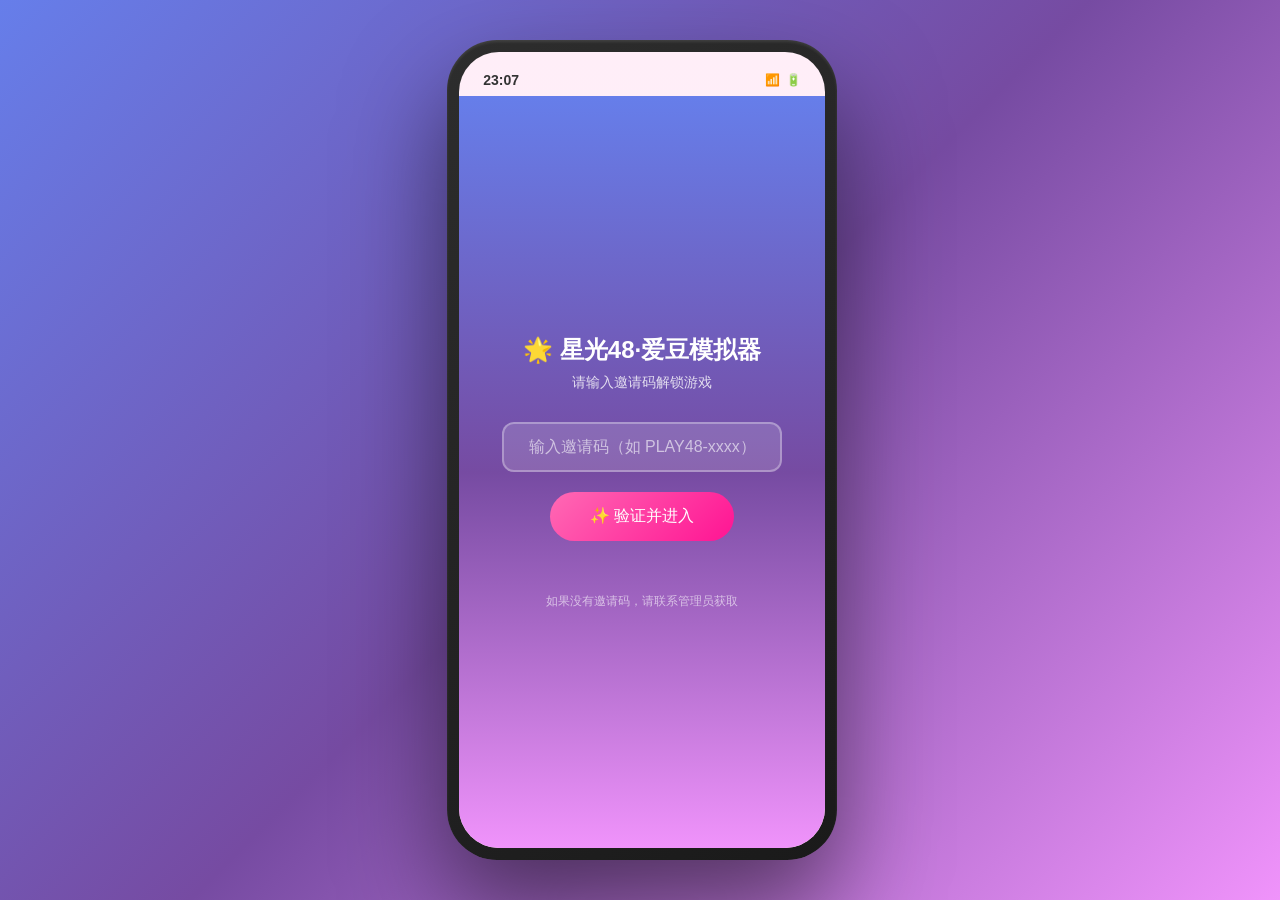
==== index.html @ cfba2a6c "Update main.py - 新增邀请码管理API" ====
﻿﻿﻿﻿﻿﻿﻿﻿﻿﻿﻿﻿﻿﻿﻿﻿﻿﻿﻿﻿﻿﻿﻿﻿﻿﻿﻿﻿﻿﻿﻿﻿﻿﻿<!DOCTYPE html>
﻿﻿﻿﻿﻿﻿<!DOCTYPE html>
<html lang="zh-CN">
<head>
<meta charset="UTF-8">
<meta name="viewport" content="width=device-width,initial-scale=1.0,maximum-scale=1.0,user-scalable=no">
<title>星光48·爱豆模拟器 V2</title>
<style>
*{margin:0;padding:0;box-sizing:border-box;-webkit-tap-highlight-color:transparent}
body{font-family:-apple-system,BlinkMacSystemFont,'PingFang SC','Microsoft YaHei',sans-serif;background:linear-gradient(135deg,#667eea,#764ba2,#f093fb);min-height:100vh;display:flex;justify-content:center;align-items:center;padding:10px}
.phone-frame{width:390px;height:820px;background:linear-gradient(145deg,#2d2d2d,#1a1a1a);border-radius:50px;padding:12px;box-shadow:0 50px 100px rgba(0,0,0,.5),inset 0 2px 3px rgba(255,255,255,.1);position:relative}
.phone-frame::before{content:'';position:absolute;top:12px;left:12px;right:12px;bottom:12px;border-radius:40px;border:2px solid #444}
.phone-screen{width:100%;height:100%;background:linear-gradient(180deg,#ffeef8,#fff0f5,#ffe4ec);border-radius:40px;overflow:hidden;position:relative;display:flex;flex-direction:column}
.status-bar{height:44px;padding:12px 24px 0;display:flex;justify-content:space-between;align-items:center;font-size:14px;font-weight:600;color:#333;z-index:100;flex-shrink:0}
.status-bar .time{font-weight:700}
.status-bar .icons{display:flex;gap:6px;font-size:12px}
.screen-content{flex:1;overflow:hidden;position:relative}
.page{position:absolute;top:0;left:0;right:0;bottom:0;display:none;flex-direction:column;overflow-y:auto;-webkit-overflow-scrolling:touch}
.page.active{display:flex}
.lock-screen{background:linear-gradient(180deg,#1a1a2e,#16213e,#0f3460);color:#fff;z-index:350;justify-content:center;align-items:center;cursor:pointer}
.lock-time{font-size:72px;font-weight:200;margin-bottom:8px}
.lock-date{font-size:16px;opacity:.7;margin-bottom:40px}
.lock-icon{font-size:14px;opacity:.5;animation:pulse 2s infinite}
@keyframes pulse{0%,100%{opacity:.3}50%{opacity:.8}}
.password-screen{background:linear-gradient(180deg,#1a1a2e,#16213e);color:#fff;z-index:349;align-items:center;padding-top:60px}
.password-title{font-size:18px;margin-bottom:30px}
.password-dots{display:flex;gap:16px;margin-bottom:30px}
.password-dot{width:14px;height:14px;border-radius:50%;border:2px solid #fff;transition:.2s}
.password-dot.filled{background:#fff}
.password-keypad{display:grid;grid-template-columns:repeat(3,70px);gap:12px}
.key{width:70px;height:70px;border-radius:50%;border:1px solid rgba(255,255,255,.3);background:rgba(255,255,255,.1);color:#fff;font-size:28px;cursor:pointer;display:flex;align-items:center;justify-content:center;user-select:none}
.key:active{background:rgba(255,255,255,.3)}
.key.cancel{font-size:20px}
.password-error{color:#ff6b6b;margin-top:16px;font-size:13px;min-height:20px}
.create-screen{background:linear-gradient(180deg,#ffeef8,#fff0f5);padding:20px}
.create-content{flex:1;display:flex;flex-direction:column;align-items:center;padding-top:30px;overflow-y:auto;-webkit-overflow-scrolling:touch}
.create-step{display:none;flex-direction:column;align-items:center;text-align:center;width:100%;padding:10px 0}
.create-step.active{display:flex}
.create-emoji{font-size:60px;margin-bottom:16px}
.create-title{font-size:20px;font-weight:600;color:#333;margin-bottom:20px}
.create-input{width:280px;padding:12px 16px;border:2px solid #ffb6c1;border-radius:12px;font-size:16px;outline:none;text-align:center;background:#fff;margin-bottom:16px}
.create-input:focus{border-color:#ff69b4}
.create-options{display:flex;flex-wrap:wrap;gap:10px;justify-content:center;margin-bottom:20px}
.create-option{padding:10px 16px;border:2px solid #ffb6c1;border-radius:12px;cursor:pointer;background:#fff;font-size:14px;user-select:none;transition:.2s}
.create-option.selected{border-color:#ff69b4;background:linear-gradient(135deg,#ffeef8,#ffd6e7)}
.create-option .emoji{font-size:20px;margin-right:4px}
.create-btn{margin-top:20px;padding:12px 40px;background:linear-gradient(135deg,#ff69b4,#ff1493);color:#fff;border:none;border-radius:25px;font-size:16px;cursor:pointer;user-select:none}
.create-btn:active{transform:scale(.95)}
.profile-card{background:#fff;border-radius:16px;padding:20px;margin:10px 0;width:280px;box-shadow:0 2px 10px rgba(255,105,180,.15)}
.profile-header{display:flex;align-items:center;gap:12px;margin-bottom:12px}
.profile-avatar{width:50px;height:50px;border-radius:50%;background:linear-gradient(135deg,#ff69b4,#ff1493);display:flex;align-items:center;justify-content:center;font-size:24px;color:#fff}
.profile-name{font-size:18px;font-weight:600;color:#333}
.profile-team{font-size:13px;color:#ff69b4}
.profile-info{font-size:13px;color:#666;line-height:1.8}
.home-screen{padding:10px;z-index:40}
.home-grid{display:grid;grid-template-columns:repeat(4,1fr);gap:16px;padding:20px 10px}
.app-icon{display:flex;flex-direction:column;align-items:center;gap:4px;cursor:pointer;user-select:none;transition:.15s}
.app-icon:active{transform:scale(.9)}
.app-icon .icon{width:56px;height:56px;border-radius:14px;display:flex;align-items:center;justify-content:center;font-size:28px;box-shadow:0 2px 8px rgba(0,0,0,.1)}
.app-icon .label{font-size:11px;color:#333}
.bottom-nav{height:56px;display:flex;align-items:center;justify-content:space-around;background:rgba(255,255,255,.95);border-top:1px solid #eee;flex-shrink:0;z-index:90}
.nav-item{display:flex;flex-direction:column;align-items:center;gap:2px;cursor:pointer;font-size:10px;color:#999;user-select:none;transition:.15s}
.nav-item.active{color:#ff69b4}
.nav-item .nav-icon{font-size:20px}
.app-header{display:flex;align-items:center;padding:10px 16px;background:#fff;border-bottom:1px solid #eee;flex-shrink:0}
.app-header .back{font-size:18px;cursor:pointer;margin-right:8px;color:#ff69b4;user-select:none}
.app-header .title{font-size:16px;font-weight:600;flex:1;text-align:center}
.app-header .action{font-size:14px;color:#ff69b4;cursor:pointer}
.chat-item{display:flex;align-items:center;padding:12px 16px;gap:10px;cursor:pointer;border-bottom:1px solid #f5f5f5;transition:.1s}
.chat-item:active{background:#f9f9f9}
.chat-item .avatar{width:44px;height:44px;border-radius:50%;display:flex;align-items:center;justify-content:center;font-size:20px;flex-shrink:0}
.chat-item .info{flex:1;min-width:0}
.chat-item .name{font-size:15px;font-weight:500;color:#333}
.chat-item .preview{font-size:12px;color:#999;white-space:nowrap;overflow:hidden;text-overflow:ellipsis}
.chat-item .time-stamp{font-size:11px;color:#bbb;flex-shrink:0}
.chat-messages{flex:1;overflow-y:auto;padding:12px 16px;background:#f5f5f5}
.message{margin-bottom:8px;display:flex}
.message.sent{justify-content:flex-end}
.message.received{justify-content:flex-start}
.message-bubble{max-width:70%;padding:10px 14px;border-radius:12px;font-size:14px;line-height:1.5;word-wrap:break-word;word-break:break-all;min-width:40px;position:relative}
.message.sent .message-bubble{background:#07c160;color:#fff;border-bottom-right-radius:4px}
.message.sent .message-bubble::after{content:'';position:absolute;right:-6px;bottom:4px;width:0;height:0;border-top:6px solid transparent;border-bottom:6px solid transparent;border-left:8px solid #07c160}
.message.received .message-bubble{background:#fff;color:#333;border-bottom-left-radius:4px;box-shadow:0 1px 2px rgba(0,0,0,.05)}
.message.received .message-bubble::before{content:'';position:absolute;left:-6px;bottom:4px;width:0;height:0;border-top:6px solid transparent;border-bottom:6px solid transparent;border-right:8px solid #fff}
.chat-input-bar{display:flex;align-items:center;padding:8px 12px;background:#fff;border-top:1px solid #eee;flex-shrink:0;gap:8px}
.chat-input-bar input{flex:1;padding:8px 12px;border:1px solid #ddd;border-radius:20px;font-size:14px;outline:none}
.chat-input-bar input:focus{border-color:#ff69b4}
.chat-input-bar .send-btn{padding:8px 16px;background:linear-gradient(135deg,#ff69b4,#ff1493);color:#fff;border:none;border-radius:20px;font-size:13px;cursor:pointer}
.wechat-input-bar{display:flex;align-items:center;padding:8px 12px;background:#fff;border-top:1px solid #eee;flex-shrink:0;gap:8px}
.wechat-input-bar input{flex:1;padding:8px 12px;border:1px solid #ddd;border-radius:20px;font-size:14px;outline:none}
.wechat-input-bar input:focus{border-color:#ff69b4}
.wechat-plus-btn{width:40px;height:40px;border-radius:50%;background:#f0f0f0;border:none;font-size:24px;color:#666;display:flex;align-items:center;justify-content:center;cursor:pointer}
.wechat-plus-btn:active{background:#e0e0e0}
.wechat-plus-item{display:flex;flex-direction:column;align-items:center;gap:4px}
.wechat-plus-icon{width:50px;height:50px;border-radius:12px;background:#f7f7f7;display:flex;align-items:center;justify-content:center;font-size:24px}
.wechat-plus-label{font-size:12px;color:#666}
.wechat-input-bar .send-btn{padding:8px 18px;background:linear-gradient(135deg,#ff69b4,#ff1493);color:#fff;border:none;border-radius:20px;font-size:14px;cursor:pointer}
.wechat-input-bar .send-btn:active{opacity:0.8}
.tab-bar{display:flex;border-bottom:1px solid #eee;background:#fff;flex-shrink:0}
.tab{flex:1;padding:10px 4px;text-align:center;font-size:11px;color:#999;cursor:pointer;border-bottom:2px solid transparent;user-select:none;transition:.15s}
.tab.active{color:#ff69b4;border-bottom-color:#ff69b4;font-weight:600}

/* ============ 邀请码验证页面 ============ */
.invite-screen{background:linear-gradient(180deg,#667eea,#764ba2,#f093fb);color:#fff;z-index:500;justify-content:center;align-items:center;padding:20px}
.invite-title{font-size:24px;font-weight:700;margin-bottom:8px;text-align:center}
.invite-subtitle{font-size:14px;opacity:.8;margin-bottom:30px;text-align:center}
.invite-input{width:280px;padding:14px 16px;border:2px solid rgba(255,255,255,.3);border-radius:12px;font-size:16px;outline:none;text-align:center;background:rgba(255,255,255,.15);color:#fff;margin-bottom:12px}
.invite-input::placeholder{color:rgba(255,255,255,.6)}
.invite-input:focus{border-color:#fff;background:rgba(255,255,255,.25)}
.invite-btn{padding:14px 40px;background:linear-gradient(135deg,#ff69b4,#ff1493);color:#fff;border:none;border-radius:25px;font-size:16px;cursor:pointer;user-select:none;margin-top:8px}
.invite-btn:active{transform:scale(.95)}
.invite-error{color:#ff6b6b;margin-top:12px;font-size:13px;min-height:20px;text-align:center}
.invite-hint{font-size:12px;opacity:.6;margin-top:20px;text-align:center}
.invite-hint a{color:#fff;text-decoration:underline;cursor:pointer}
.hot-item{display:flex;align-items:center;padding:12px 16px;border-bottom:1px solid #f5f5f5}
.hot-rank{width:28px;font-size:18px;font-weight:700;color:#ccc;text-align:center;margin-right:12px}
.hot-rank.top3{color:#ff4757}
.hot-title{font-size:14px;color:#333;flex:1}
.hot-tag{font-size:11px;padding:2px 6px;border-radius:4px;margin-left:8px}
.weibo-item{padding:12px 16px;border-bottom:1px solid #f0f0f0;background:#fff}
.weibo-header{display:flex;align-items:center;gap:8px;margin-bottom:8px}
.weibo-name{font-size:14px;font-weight:500;color:#333}
.weibo-text{font-size:14px;line-height:1.6;color:#333;margin-bottom:8px}
.weibo-stats{display:flex;gap:20px;font-size:12px;color:#999}
.post-area{padding:12px 16px;background:#fff}
.post-area textarea{width:100%;height:80px;border:1px solid #ddd;border-radius:8px;padding:8px;font-size:14px;resize:none;outline:none;font-family:inherit}
.post-area textarea:focus{border-color:#ff69b4}
.post-area .post-btn{margin-top:8px;padding:8px 20px;background:linear-gradient(135deg,#ff69b4,#ff1493);color:#fff;border:none;border-radius:20px;font-size:13px;cursor:pointer;float:right}
.comment-item{padding:8px 16px;border-bottom:1px solid #f5f5f5;background:#fafafa}
.comment-user{font-size:13px;font-weight:500;color:#333}
.comment-text{font-size:13px;color:#666;margin-top:2px}
.comment-reply-btn{font-size:11px;color:#ff69b4;cursor:pointer;margin-top:4px}
.room-msg{padding:8px 12px;border-bottom:1px solid #f5f5f5}
.room-msg .sender{font-size:12px;font-weight:500;color:#ff69b4}
.room-msg .text{font-size:13px;color:#333;margin-top:2px;word-break:break-all}
.room-msg .drumstick-tag{font-size:11px;color:#ff9500}
.pocket-room-bubble{padding:10px 14px;border-radius:16px;font-size:14px;line-height:1.6;word-break:break-word;overflow-wrap:break-word;min-width:50px;display:inline-block}
.flip-card{padding:12px 16px;border-bottom:1px solid #f0f0f0;background:#fff}
.flip-fan{font-size:13px;color:#666;margin-bottom:4px}
.flip-msg{font-size:14px;color:#333;line-height:1.5;margin-bottom:8px}
.flip-reply{display:flex;gap:8px;align-items:center}
.flip-reply input{flex:1;padding:6px 10px;border:1px solid #ddd;border-radius:16px;font-size:12px;outline:none}
.flip-reply button{padding:6px 12px;background:#ff69b4;color:#fff;border:none;border-radius:16px;font-size:11px;cursor:pointer}
.fan-item{display:flex;align-items:center;padding:10px 16px;border-bottom:1px solid #f0f0f0;gap:10px}
.fan-avatar{font-size:24px}
.fan-name{font-size:14px;color:#333;flex:1}
.fan-level{font-size:11px;color:#ff9500}
.live-container{padding:12px}
.live-theme-input{width:100%;padding:8px 12px;border:1px solid #ddd;border-radius:8px;font-size:14px;margin-bottom:8px;outline:none}
.live-start-btn{width:100%;padding:10px;background:linear-gradient(135deg,#ff4757,#ff6b81);color:#fff;border:none;border-radius:8px;font-size:14px;cursor:pointer;margin-bottom:12px}
.danmaku{padding:4px 12px;font-size:12px;color:#333}
.danmaku .dm-user{color:#ff69b4;font-weight:500}
.show-card{padding:12px 16px;border-bottom:1px solid #f0f0f0;background:#fff}
.show-title{font-size:14px;font-weight:600;color:#333}
.show-info{font-size:12px;color:#999;margin-top:4px}
.show-btn{margin-top:8px;padding:6px 16px;background:#ff69b4;color:#fff;border:none;border-radius:16px;font-size:12px;cursor:pointer}
.stat-row{display:flex;align-items:center;padding:6px 16px;gap:8px}
.stat-label{font-size:13px;color:#666;width:65px;flex-shrink:0}
.stat-bar{flex:1;height:14px;background:#f0f0f0;border-radius:7px;overflow:hidden;position:relative}
.stat-fill{height:100%;border-radius:7px;transition:.3s}
.stat-value{font-size:12px;color:#333;width:36px;text-align:right}
.sms-item{padding:12px 16px;border-bottom:1px solid #f0f0f0;display:flex;align-items:center;gap:10px}
.sms-avatar{font-size:24px}
.sms-content{flex:1}
.sms-sender{font-size:14px;color:#333;font-weight:500}
.sms-text{font-size:13px;color:#666;margin-top:2px}
.sms-reply{display:flex;gap:8px;margin-top:6px}
.sms-reply input{flex:1;padding:4px 8px;border:1px solid #ddd;border-radius:12px;font-size:12px;outline:none}
.sms-reply button{padding:4px 10px;background:#ff69b4;color:#fff;border:none;border-radius:12px;font-size:11px;cursor:pointer}
.call-screen{display:flex;flex-direction:column;align-items:center;justify-content:center;height:100%;background:linear-gradient(180deg,#2d2d2d,#1a1a1a);color:#fff}
.caller-avatar{width:80px;height:80px;border-radius:50%;background:linear-gradient(135deg,#ff69b4,#ff1493);display:flex;align-items:center;justify-content:center;font-size:36px;margin-bottom:16px}
.caller-name{font-size:22px;margin-bottom:8px}
.caller-status{font-size:14px;opacity:.6;margin-bottom:40px}
.call-actions{display:flex;gap:40px}
.call-btn{width:64px;height:64px;border-radius:50%;display:flex;align-items:center;justify-content:center;font-size:28px;cursor:pointer;border:none}
.call-btn.accept{background:#34c759}
.call-btn.reject{background:#ff3b30}
.dial-pad{background:#f2f2f7;padding:16px 24px;border-top:1px solid #e5e5ea}
.dial-number-display{font-size:36px;font-weight:400;color:#000;text-align:center;height:52px;line-height:52px;margin-bottom:12px}
.dial-grid{display:grid;grid-template-columns:repeat(3,1fr);gap:18px;justify-items:center}
.dial-btn{width:76px;height:76px;border-radius:50%;border:none;background:#fff;color:#000;display:flex;flex-direction:column;align-items:center;justify-content:center;cursor:pointer;box-shadow:0 1px 3px rgba(0,0,0,0.1)}
.dial-btn:active{background:#e5e5ea;transform:scale(0.95)}
.dial-btn-number{font-size:28px;font-weight:400;line-height:1}
.dial-btn-letters{font-size:10px;letter-spacing:1px;margin-top:2px;color:#666}
.dial-btn-empty{background:transparent;box-shadow:none;pointer-events:none}
.dial-btn.dial-btn-backspace{background:transparent;box-shadow:none;font-size:24px;color:#666}
.dial-call-btn{width:76px;height:76px;border-radius:50%;background:#34c759;display:flex;align-items:center;justify-content:center;margin:24px auto 0;cursor:pointer;box-shadow:0 2px 8px rgba(52,199,89,0.3)}
.dial-call-btn:active{background:#2db550;transform:scale(0.95)}
.dial-call-icon{font-size:32px}
.dial-pad-container{display:flex;flex-direction:column;height:100%;padding:16px}
.phone-tabs{display:flex;border-bottom:1px solid #e5e5ea;background:#fff}
.phone-tab{flex:1;padding:14px;text-align:center;font-size:15px;color:#8e8e93;cursor:pointer;border-bottom:2px solid transparent}
.phone-tab.active{color:#007aff;border-bottom-color:#007aff;font-weight:500}
.phone-content{flex:1;overflow-y:auto;background:#fff}
.call-history{background:#fff;flex:1;overflow-y:auto}
.call-history-header{font-size:17px;font-weight:600;color:#1c1c1e;padding:16px 16px 8px;border-bottom:1px solid #e5e5ea}
.call-history-empty{text-align:center;color:#8e8e93;padding:60px 20px;font-size:15px}
.call-history-item{display:flex;align-items:center;padding:12px 16px;border-bottom:1px solid #f2f2f7;cursor:pointer}
.call-history-item:active{background:#f2f2f7}
.call-history-avatar{width:44px;height:44px;border-radius:50%;background:#e5e5ea;display:flex;align-items:center;justify-content:center;font-size:24px;margin-right:12px}
.call-history-info{flex:1}
.call-history-name{font-size:16px;font-weight:500}
.call-history-phone{font-size:14px;color:#8e8e93;margin-top:2px}
.call-history-time{font-size:14px;color:#8e8e93;margin-right:8px}
.call-history-icon{font-size:18px;color:#c7c7cc}
.affection-item{display:flex;align-items:center;padding:12px 16px;border-bottom:1px solid #f2f2f7}
.affection-avatar{width:48px;height:48px;border-radius:50%;background:#ffe4ec;display:flex;align-items:center;justify-content:center;font-size:24px;margin-right:12px}
.affection-info{flex:1}
.affection-name{font-size:16px;font-weight:500;color:#333;margin-bottom:8px}
.affection-bar-container{height:8px;background:#f0f0f0;border-radius:4px;overflow:hidden}
.affection-bar{height:100%;border-radius:4px;transition:width 0.3s}
.affection-invite-btn{background:linear-gradient(135deg,#ff69b4,#ff1493);color:#fff;border:none;padding:8px 16px;border-radius:20px;font-size:13px;font-weight:500;cursor:pointer}
.affection-invite-btn:active{opacity:0.8}
.election-participate-btn{width:100%;background:linear-gradient(135deg,#ffd700,#ff9500);color:#fff;border:none;padding:16px;border-radius:12px;font-size:16px;font-weight:600;cursor:pointer}
.election-participate-btn:active{opacity:0.8}
.call-chat{flex:1;overflow-y:auto;padding:12px 16px;background:#1a1a2e}
.call-input-bar{display:flex;align-items:center;padding:8px 12px;gap:8px;background:#2d2d2d;border-top:1px solid #444}
.call-input-bar input{flex:1;padding:8px 12px;border:1px solid #555;border-radius:20px;font-size:14px;outline:none;background:#3a3a3a;color:#fff}
.call-input-bar input:focus{border-color:#ff69b4}
.call-input-bar .send-btn{padding:8px 16px;background:linear-gradient(135deg,#ff69b4,#ff1493);color:#fff;border:none;border-radius:20px;font-size:13px;cursor:pointer}
.election-tier{text-align:center;padding:8px;font-size:13px;font-weight:600;background:#fafafa;color:#ff69b4;border-bottom:1px solid #eee}
.election-rank{padding:12px 16px;border-bottom:1px solid #f0f0f0;display:flex;align-items:center;gap:10px}
.election-pos{font-size:16px;font-weight:700;width:30px;text-align:center}
.election-pos.top7{color:#ffd700}
.election-pos.top16{color:#c0c0c0}
.election-pos.top32{color:#cd7f32}
.election-name{font-size:14px;flex:1;color:#333}
.election-votes{font-size:13px;color:#ff69b4;font-weight:500}
.notification{position:fixed;top:50px;left:50%;transform:translateX(-50%);background:rgba(0,0,0,.75);color:#fff;padding:8px 20px;border-radius:20px;font-size:13px;z-index:9999;opacity:0;transition:.3s;pointer-events:none;white-space:nowrap}
.notification.show{opacity:1}
.stat-change{position:fixed;bottom:70px;left:50%;transform:translateX(-50%);background:rgba(0,0,0,.8);color:#fff;padding:8px 16px;border-radius:12px;font-size:12px;z-index:9998;opacity:0;transition:.3s;pointer-events:none;white-space:pre-line;text-align:center}
.stat-change.show{opacity:1}
.event-modal{position:absolute;top:0;left:0;right:0;bottom:0;background:rgba(0,0,0,.5);display:none;align-items:center;justify-content:center;z-index:200;pointer-events:none}
.event-modal.show{display:flex;pointer-events:auto}
.event-card{width:320px;background:#fff;border-radius:20px;padding:24px;text-align:center;box-shadow:0 10px 40px rgba(0,0,0,.2)}
.event-icon{font-size:48px;margin-bottom:12px}
.event-title{font-size:18px;font-weight:600;color:#333;margin-bottom:8px}
.event-desc{font-size:14px;color:#666;line-height:1.6;margin-bottom:16px}
.event-choices{display:flex;flex-direction:column;gap:8px}
.event-choice{padding:10px 16px;border:2px solid #ffb6c1;border-radius:12px;cursor:pointer;font-size:14px;color:#333;transition:.2s;background:#fff}
.event-choice:active{background:#ffeef8;border-color:#ff69b4}
.moment-item{padding:12px 16px;border-bottom:1px solid #f0f0f0;background:#fff}
.moment-header{display:flex;align-items:center;gap:8px;margin-bottom:8px}
.moment-user{font-size:14px;font-weight:500;color:#333}
.moment-content{font-size:14px;color:#333;line-height:1.5;margin-bottom:8px}
.moment-actions{display:flex;gap:20px;font-size:12px;color:#999}
.moment-action{cursor:pointer;user-select:none}
.moment-comment{font-size:12px;color:#666;margin-top:4px;line-height:1.5}
.fan-letter{padding:12px 16px;border-bottom:1px solid #f0f0f0;background:#fff}
.fan-letter-header{display:flex;align-items:center;gap:8px;margin-bottom:8px}
.fan-letter-from{font-size:13px;font-weight:500;color:#333}
.fan-letter-tag{font-size:11px;color:#ff9500;margin-left:auto}
.fan-letter-body{font-size:13px;color:#555;line-height:1.7;margin-bottom:8px;background:#fafafa;padding:10px;border-radius:8px;font-style:italic}
.fan-letter-reply{display:flex;gap:8px}
.fan-letter-reply input{flex:1;padding:6px 10px;border:1px solid #ddd;border-radius:16px;font-size:12px;outline:none}
.fan-letter-reply button{padding:6px 12px;background:#ff69b4;color:#fff;border:none;border-radius:16px;font-size:11px;cursor:pointer}
.show-eval{padding:16px;background:#fff;border-radius:12px;margin:12px;box-shadow:0 1px 4px rgba(0,0,0,.08)}
.show-eval-grade{font-size:64px;text-align:center;font-weight:700;margin-bottom:8px}
.show-eval-grade.S{color:#ffd700}.show-eval-grade.A{color:#4cd137}.show-eval-grade.B{color:#3498db}.show-eval-grade.C{color:#ff9500}.show-eval-grade.D{color:#ff4757}
.show-eval-detail{font-size:13px;color:#666;text-align:center;line-height:1.6;margin-bottom:12px}
.handshake-item{padding:10px 16px;border-bottom:1px solid #f0f0f0;display:flex;align-items:center;gap:8px;background:#fff}
.handshake-icon{font-size:24px}
.handshake-info{flex:1}
.handshake-type{font-size:14px;color:#333;font-weight:500}
.handshake-desc{font-size:12px;color:#999}
.handshake-choices{display:flex;gap:6px}
.handshake-btn{padding:4px 10px;border:1px solid #ffb6c1;border-radius:12px;font-size:11px;cursor:pointer;background:#fff}
.handshake-btn:active{background:#ffeef8}
.outdoor-btn{padding:8px 16px;color:#fff;border:none;border-radius:20px;font-size:13px;cursor:pointer}
.outdoor-btn:active{opacity:0.8;transform:scale(0.95)}
.team-event-card{padding:12px 16px;background:#fff;border-radius:12px;margin:8px 12px;box-shadow:0 1px 4px rgba(0,0,0,.08)}
.team-event-title{font-size:15px;font-weight:600;color:#333;margin-bottom:6px}
.team-event-desc{font-size:13px;color:#666;line-height:1.5;margin-bottom:10px}
.team-event-choices{display:flex;gap:8px}
.team-event-choice{padding:6px 14px;border:1px solid #ffb6c1;border-radius:10px;font-size:12px;cursor:pointer;background:#fff}
.team-event-choice:active{background:#ffeef8}
.quiz-option{width:100%;padding:10px 16px;border:1px solid #ffb6c1;border-radius:10px;margin-bottom:8px;cursor:pointer;font-size:14px;text-align:left;background:#fff}
.quiz-option:active,.quiz-option.selected{background:#ffeef8;border-color:#ff69b4}
.achievement-badge{display:inline-block;padding:4px 10px;margin:3px;border-radius:12px;font-size:12px;background:linear-gradient(135deg,#ffd700,#ffaa00);color:#333}
.empty-hint{text-align:center;padding:40px 20px;color:#bbb;font-size:14px}
.back-btn{font-size:14px;color:#ff69b4;cursor:pointer;user-select:none;display:flex;align-items:center;gap:4px}
.phone-notification{position:absolute;top:0;left:0;right:0;z-index:300;pointer-events:none;display:flex;flex-direction:column;gap:4px;padding:4px 8px}
.phone-notif-item{background:rgba(255,255,255,.97);border-radius:14px;padding:10px 14px;display:flex;align-items:center;gap:10px;box-shadow:0 4px 20px rgba(0,0,0,.15);pointer-events:auto;cursor:grab;transform:translateY(-100%);opacity:0;transition:all .35s cubic-bezier(.4,0,.2,1);font-size:13px;touch-action:pan-y}
.phone-notif-item.show{transform:translateY(0);opacity:1}
.phone-notif-item.swiping{transition:none;cursor:grabbing}
.phone-notif-icon{font-size:22px;flex-shrink:0}
.phone-notif-body{flex:1;min-width:0}
.phone-notif-app{font-size:11px;color:#999;font-weight:500}
.phone-notif-title{font-weight:600;color:#333;font-size:13px}
.phone-notif-text{font-size:12px;color:#666;white-space:nowrap;overflow:hidden;text-overflow:ellipsis}
.phone-notif-close{font-size:16px;color:#ccc;cursor:pointer;padding:4px}
.phone-notif-actions{display:flex;gap:6px;margin-top:4px}
.phone-notif-btn{padding:3px 10px;border-radius:10px;font-size:11px;cursor:pointer;border:none}
.phone-notif-btn.block{background:#ff4757;color:#fff}
.phone-notif-btn.view{background:#ff69b4;color:#fff}
.wechat-tab-bar{display:flex;border-bottom:1px solid #eee;background:#fff;flex-shrink:0}
.wechat-tab{flex:1;padding:10px 4px;text-align:center;font-size:12px;color:#999;cursor:pointer;border-bottom:2px solid transparent;user-select:none;transition:.15s}
.wechat-tab.active{color:#07c160;border-bottom-color:#07c160;font-weight:600}
.contact-item{display:flex;align-items:center;padding:12px 16px;gap:10px;cursor:pointer;border-bottom:1px solid #f5f5f5;transition:.1s}
.contact-item:active{background:#f9f9f9}
.contact-item .avatar{width:40px;height:40px;border-radius:6px;display:flex;align-items:center;justify-content:center;font-size:20px;flex-shrink:0;background:#f0f0f0}
.contact-item .info{flex:1;min-width:0}
.contact-item .name{font-size:14px;font-weight:500;color:#333}
.contact-item .tag{font-size:11px;color:#999;margin-left:6px}
.contact-group-title{padding:6px 16px;font-size:12px;color:#999;background:#f5f5f5;font-weight:600}
.save-slot{padding:14px 16px;background:#fff;border-radius:12px;margin-bottom:8px;cursor:pointer;border:2px solid #eee;transition:.15s}
.save-slot:active{border-color:#ff69b4}
.save-slot .slot-label{font-size:14px;font-weight:600;color:#333}
.save-slot .slot-info{font-size:12px;color:#999;margin-top:4px}
.save-slot .slot-actions{display:flex;gap:8px;margin-top:8px}
.save-slot .slot-btn{padding:4px 12px;border-radius:8px;font-size:12px;cursor:pointer;border:none}
.save-slot .slot-btn.save{background:#ff69b4;color:#fff}
.save-slot .slot-btn.load{background:#3498db;color:#fff}
.save-slot .slot-btn.del{background:#e74c3c;color:#fff}
.member-list-item{display:flex;align-items:center;padding:8px 16px;border-bottom:1px solid #f5f5f5;gap:8px}
.member-list-item .avatar{width:36px;height:36px;border-radius:50%;display:flex;align-items:center;justify-content:center;font-size:16px;background:#f0f0f0}
.member-list-item .info{flex:1}
.member-list-item .name{font-size:14px;font-weight:500}
.member-list-item .team{font-size:11px;color:#999}
.graduate-tag{font-size:10px;background:#ddd;border-radius:4px;padding:1px 4px;margin-left:4px;color:#666}
.best-partner-btn{background:linear-gradient(135deg,#ff69b4,#ff1493);color:#fff;border:none;border-radius:16px;padding:4px 12px;font-size:11px;cursor:pointer}
</style>
</head>
<body>
<div class="phone-frame"><div class="phone-screen">
<div class="status-bar"><span class="time" id="statusTime">9:41</span><div class="icons"><span>📶</span><span>🔋</span></div></div>
<div class="screen-content">
<div class="invite-screen page active" id="inviteScreen">
    <div class="invite-title">🌟 星光48·爱豆模拟器</div>
    <div class="invite-subtitle">请输入邀请码解锁游戏</div>
    <input class="invite-input" id="inviteInput" placeholder="输入邀请码（如 PLAY48-xxxx）" onkeypress="if(event.key==='Enter')App.Invite.validate()">
    <button class="invite-btn" onclick="App.Invite.validate()">✨ 验证并进入</button>
    <div class="invite-error" id="inviteError"></div>
    <div class="invite-hint">如果没有邀请码，请联系管理员获取</div>
</div>
<div class="page lock-screen" id="lockScreen" onclick="App.UI.showPasswordScreen()"><div class="lock-time" id="lockTime">9:41</div><div class="lock-date" id="lockDate"></div><div class="lock-icon">⬆️ 点击解锁</div></div>
<div class="page password-screen" id="passwordScreen"><div class="password-title">输入密码解锁</div><div class="password-dots"><div class="password-dot" id="dot0"></div><div class="password-dot" id="dot1"></div><div class="password-dot" id="dot2"></div><div class="password-dot" id="dot3"></div></div><div class="password-keypad" id="passwordKeypad"></div><div class="password-error" id="passwordError"></div></div>
<div class="page create-screen" id="createScreen"><div class="create-content" id="createContent"></div></div>
<div class="page home-screen" id="homeScreen"><div style="text-align:center;padding:10px;font-size:12px;color:#999" id="gameTimeBar"></div><div class="home-grid" id="homeGrid"></div></div>
<div class="page" id="wechatPage" style="flex-direction:column"></div>
<div class="page" id="wechatChatPage" style="flex-direction:column"></div>
<div class="page" id="wechatMomentsPage" style="flex-direction:column"></div>
<div class="page" id="postMomentPage" style="flex-direction:column"></div>
<div class="page" id="wechatContactsPage" style="flex-direction:column"></div>
<div class="page" id="weiboPage" style="flex-direction:column"></div>
<div class="page" id="weiboCommentPage" style="flex-direction:column"></div>
<div class="page" id="smsPage" style="flex-direction:column"></div>
<div class="page" id="callPage" style="flex-direction:column"></div>
<div class="page" id="callChatPage" style="flex-direction:column;background:#1a1a2e;color:#fff"></div>
<div class="page" id="pocketPage" style="flex-direction:column"></div>
<div class="page" id="handshakePage" style="flex-direction:column"></div>
<div class="page" id="electionPage" style="flex-direction:column"></div>
<div class="page" id="outdoorPage" style="flex-direction:column"></div>
<div class="page" id="calendarPage" style="flex-direction:column"></div>
<div class="page" id="backpackPage" style="flex-direction:column"></div>
<div class="page" id="showEvalPage" style="flex-direction:column;justify-content:center;align-items:center"></div>
<div class="page" id="profilePage" style="flex-direction:column"></div>
        <div class="page" id="affectionPage" style="flex-direction:column"></div>
        <div class="page" id="settingsPage" style="flex-direction:column"></div>
</div>
<div class="bottom-nav" id="bottomNav" style="display:none"><div class="nav-item active" onclick="App.UI.goHome()"><span class="nav-icon">🏠</span>主页</div><div class="nav-item" onclick="App.UI.openApp('wechat')"><span class="nav-icon">💬</span>微信</div><div class="nav-item" onclick="App.UI.openApp('pocket')"><span class="nav-icon">📱</span>口袋48</div><div class="nav-item" onclick="App.UI.openApp('profile')"><span class="nav-icon">👤</span>我的</div></div>
<div class="phone-notification" id="phoneNotifContainer"></div>
<div class="notification" id="notification"></div>
<div class="stat-change" id="statChange"></div>
<div class="event-modal" id="eventModal"><div class="event-card" id="eventCard"></div></div>
</div></div>
<audio id="soundMsg" preload="auto"></audio>
<audio id="soundCall" preload="auto"></audio>
<audio id="soundNotif" preload="auto"></audio>
<audio id="soundSuccess" preload="auto"></audio>
<audio id="soundError" preload="auto"></audio>
<audio id="soundClick" preload="auto"></audio>
<audio id="soundCheer" preload="auto"></audio>
<script>
// ============ 全局命名空间 ============
const App = window.App = {};

// ============ 邀请码验证模块 ============
App.Invite = {
    API_URL: 'https://kodai48-production.up.railway.app',
    inviteCode: null,
    userId: null,
    
    async validate() {
        const input = document.getElementById('inviteInput');
        const errorDiv = document.getElementById('inviteError');
        const code = input.value.trim().toUpperCase();
        
        if (!code) {
            errorDiv.textContent = '请输入邀请码';
            return;
        }
        
        try {
            // 先验证邀请码
            const validateRes = await fetch(`${this.API_URL}/api/invite/validate`, {
                method: 'POST',
                headers: { 'Content-Type': 'application/json' },
                body: JSON.stringify({ code: code })
            });
            
            const validateData = await validateRes.json();
            
            if (!validateData.valid) {
                errorDiv.textContent = validateData.message || '邀请码无效';
                return;
            }
            
            // 如果是管理员密码，直接进入
            if (validateData.is_admin) {
                this.inviteCode = code;
                this.userId = 'admin_' + Date.now();
                this.success();
                return;
            }
            
            // 普通邀请码，先使用它
            const userId = 'user_' + Date.now() + '_' + Math.random().toString(36).substr(2, 9);
            const useRes = await fetch(`${this.API_URL}/api/invite/use`, {
                method: 'POST',
                headers: { 'Content-Type': 'application/json' },
                body: JSON.stringify({ code: code, userId: userId })
            });
            
            const useData = await useRes.json();
            
            if (useData.success) {
                this.inviteCode = code;
                this.userId = userId;
                this.success();
            } else {
                errorDiv.textContent = useData.message || '邀请码使用失败';
            }
        } catch (e) {
            console.error('邀请码验证错误:', e);
            errorDiv.textContent = '网络错误，请稍后再试';
        }
    },
    
    success() {
        // 保存到本地存储
        localStorage.setItem('inviteCode', this.inviteCode);
        localStorage.setItem('inviteUserId', this.userId);
        
        // 隐藏邀请码页面，显示锁屏页面
        document.getElementById('inviteScreen').classList.remove('active');
        document.getElementById('lockScreen').classList.add('active');
        
        // 清空输入框和错误提示
        document.getElementById('inviteInput').value = '';
        document.getElementById('inviteError').textContent = '';
        
        console.log('🎉 邀请码验证成功！');
    },
    
    checkAlreadyValidated() {
        const savedCode = localStorage.getItem('inviteCode');
        const savedUserId = localStorage.getItem('inviteUserId');
        
        if (savedCode && savedUserId) {
            this.inviteCode = savedCode;
            this.userId = savedUserId;
            return true;
        }
        return false;
    },
    
    getInviteCode() {
        return this.inviteCode || localStorage.getItem('inviteCode');
    }
};

// ============ 工具函数 ============
const $ = id => document.getElementById(id);
const clamp = (v, lo, hi) => Math.max(lo, Math.min(hi, v));
const randInt = (a, b) => Math.floor(Math.random() * (b - a + 1)) + a;
const pick = arr => arr[Math.floor(Math.random() * arr.length)];
const getTimeStr = () => {
    const n = new Date();
    return n.getHours().toString().padStart(2,'0') + ':' + n.getMinutes().toString().padStart(2,'0');
};
const evaluateReply = text => {
    if (!text || !text.trim()) return 'perfunctory';
    const t = text.trim();
    const perf = ['哦','嗯','好','行','随便','不知道','哈','呵','额','啊'];
    if (t.length <= 2 || perf.includes(t)) return 'perfunctory';
    if (t.length >= 8 && !perf.some(w => t === w)) return 'heartfelt';
    return 'normal';
};
const getPersonalityStage = () => {
    const p = G.stats.popularity;
    if (p<20) return {emoji:'🌱', name:'练习生'};
    if (p<40) return {emoji:'🌿', name:'初登舞台'};
    if (p<60) return {emoji:'🌳', name:'上升期'};
    if (p<80) return {emoji:'🔥', name:'人气爆发'};
    return {emoji:'👑', name:'顶流'};
};
const getAffectionLevel = (val) => {
    if (val>=96) return {level:'生死之交',emoji:'💗'};
    if (val>=81) return {level:'爱人',emoji:'💕'};
    if (val>=61) return {level:'挚友',emoji:'💖'};
    if (val>=41) return {level:'亲密',emoji:'💝'};
    if (val>=21) return {level:'友好',emoji:'💛'};
    return {level:'普通',emoji:'🤍'};
};

// ============ 音效模块 ============
App.Sound = {
    enabled: true,
    init() {
        const silentWav = '[data-uri]';
        ['Msg','Call','Notif','Success','Error','Click','Cheer'].forEach(name => {
            const audio = document.getElementById('sound'+name);
            if (audio) { audio.src = silentWav; audio.load(); }
        });
    },
    play(name) {
        if (!this.enabled) return;
        const audio = document.getElementById('sound'+name);
        if (audio) { audio.currentTime = 0; audio.play().catch(()=>{}); }
    },
    toggle() { this.enabled = !this.enabled; return this.enabled; }
};

// ============ 状态管理模块 (含压力值、移籍) ============
App.Store = {
    G: {
        player: { name:'', appearance:'', personality:'', personalityEmoji:'', group:'', team:'', stage:'练习生' },
        stats: { popularity:10, skill:10, mood:70, affection:50, starlight:10, stress:10, scandal:0, drumstick:0, wechatBalance:0, backpack:{}, agent_satisfaction:50, training:0 },
        game: { day:1, phase:'morning', interaction_count:0, rank:150, weibo_followers:100, pocket_fans:50, handshake_this_month:false, fan_letters_this_week:0, electionInProgress:false, electionPhase:null, firstReportVotes:0, secondReportVotes:0, firstReportPulls:0, secondReportPulls:0 },
        flags: { hasFirstShow:false, hasFirstElection:false, hasStalker:false, hasCenterBattle:false, hasCrisis:false, hasEmo:false, hasZeroStress:false, hasMoved:false },
        achievements: [],
        chatHistory: {},
        weiboPosts: [],
        moments: [],
        smsMessages: [],
        callHistory: [],
        fanLetters: [],
        electionResults: [],
        memberAffection: {},
        blockedContacts: [],
        pocketRoomMessages: [],
        bestPartner: null,
        partnerStageUsed: false
    },
    listeners: {},
    updateStats(changes) {
        const labels = {
            popularity:'⭐人气', skill:'💪实力', mood:'😊心情', affection:'💕好感',
            starlight:'💎星光', stress:'😰压力', scandal:'📸绯闻', drumstick:'🍗鸡腿', 
            wechatBalance:'💰微信余额', agent_satisfaction:'👔经纪人满意度'
        };
        let text = '';
        for (let [k, v] of Object.entries(changes)) {
            if (!(k in this.G.stats)) continue;
            const old = this.G.stats[k];
            const maxV = (k === 'stress' || k === 'scandal') ? 200 : (k === 'drumstick' ? 99999 : (k === 'wechatBalance' ? 999999 : 100));
            this.G.stats[k] = clamp(old + v, 0, maxV);
            const sign = v > 0 ? '+' : '';
            text += `${labels[k]||k} ${sign}${v}\n`;
        }
        if (this.G.stats.stress <= 0 && !this.G.flags.hasZeroStress) {
            this.G.flags.hasZeroStress = true;
            this.G.stats.mood = clamp(this.G.stats.mood + 5, 0, 100);
            text += '压力清零！心情+5\n';
        }
        this.G.player.stage = getPersonalityStage().name;
        this.emit('statsChanged', this.G.stats);
        this.emit('phaseChanged');
        App.Achievements.checkAll();
        App.Events.checkEvents();
        App.Save.autoSave();
        if (text) App.UI.showStatChange(text.trim());
    },
    applyChatStress(quality) {
        if (quality === 'heartfelt') this.updateStats({ stress: -5, mood: 2 });
        else if (quality === 'normal') this.updateStats({ stress: -2 });
        else if (quality === 'perfunctory') this.updateStats({ stress: 3, mood: -1 });
    },
    moveGroup(targetGroup, targetTeam) {
        this.G.player.group = targetGroup;
        this.G.player.team = targetTeam;
        this.G.flags.hasMoved = true;
        this.updateStats({ popularity: 2, starlight: 3 });
        this.G.game.rank = Math.min(this.G.game.rank, 150);
        this.emit('groupChanged');
        App.UI.showNotification(`🚄 已移籍至 ${targetGroup} Team ${targetTeam}！`);
        App.Save.autoSave();
    },
    on(key, callback) {
        if (!this.listeners[key]) this.listeners[key] = [];
        this.listeners[key].push(callback);
    },
    emit(key, data) {
        (this.listeners[key] || []).forEach(cb => cb(data));
    }
};

const G = App.Store.G;

// ============ NPC数据库 (完整成员+毕业生) ============
App.NPCData = {
    SNH48: {
        agent: { name:'李姐', avatar:'👩‍💼', personality:'严厉专业', habits:['加班狂','喝美式不加糖','口头禅：专业一点'] },
        core: [
            { name:'杨心渝', avatar:'👧', type:'sweet', habits:['爱叫人昵称','随身带零食','口头禅：嘿嘿～'] },
            { name:'闫明筠', avatar:'👩', type:'sister', habits:['喝枸杞茶','写日记','口头禅：听姐的'] },
            { name:'宋昕冉', avatar:'💃', type:'rival', habits:['深夜加练','看对手直拍','口头禅：等着瞧'] }
        ],
        teams: {
            'SII': ['闫明筠','刘增艳','田姝丽','由淼','芦馨怡','杨心渝','周童玥','张倩','张雷雷','蒋夏羽','盛乐','武博涵','曹可甜','刘诗彤','柳雨呈','李婷','刘婧阳','宁轲'],
            'NII': ['胡晓慧','潘瑛琪','青钰雯','金莹玥','卢天惠','柏欣妤','唐程成','叶凡','黄紫怡','钟亚男','李继醇','沈馨','徐佳琳','雷宇霄','杨秋野','杨宇馨','周湘','朱怡欣','郑照暄'],
            'HII': ['蒋舒婷','李佳恩','温若其','尤可莹','梁怀方','陈俞希','龚晨美','康楚翊','阙佳慧','覃柯蒙','应籽言','刘思雨','陈嘉仪','郑柯炜','谭思慧','郭晓盈','林舒晴','王奕','沈梦瑶','费沁源'],
            'X': ['陈琳','宋昕冉','杨冰怡','闫娜','林佳怡','禹佳蔚','熊紫轶','刘小涵','金泓言','李子忻','曾昕妍','钟郭菲杨','蒋欣洳','杨晔','张琼予','王睿琦','朱虹蓉','马欣宇'],
            '预备生': ['黄子欣','曾雪婷','韩云伊','丁小凡','何绮多','黄子珊','吉雅楠','李沁洁','刘钇霏','秦箐忆','杨宝君','臧文萱']
        },
        graduates: ['鞠婧祎','李艺彤','孙芮','袁一琦','陈观慧','陈思','戴萌','孔肖吟','李宇琪','莫寒','钱蓓婷','邱欣怡','吴哲晗','徐晨辰','许佳琪','张语格','陆婷','林思意','赵粤','蒋芸','许杨玉琢','张昕','王晓佳','姜杉','段艺璇','农燕萍','龙亦瑞','张笑盈','韩家乐','赵天杨','沈小爱']
    },
    GNZ48: {
        agent: { name:'陈哥', avatar:'👨‍💼', personality:'随和幽默', habits:['爱讲冷笑话','穿花衬衫','口头禅：放轻松啦'] },
        core: [
            { name:'朱怡欣', avatar:'👧', type:'sweet', habits:['说粤语','口袋永远有糖','口头禅：好靓啊～'] },
            { name:'王秭歆', avatar:'👩', type:'sister', habits:['记手帐','组织团建','口头禅：注意纪律'] },
            { name:'叶舒淇', avatar:'💃', type:'rival', habits:['比所有人早到','贴便利贴','口头禅：我还能练'] }
        ],
        teams: {
            'G': ['王秭歆','杨可璐','黄楚茵','陈淑钰','刘欣媛','林奕希','林家谊','鲍雨欣','雷瑞妍','唐果','朱丽娜','张琼予','黄宣绮','方琪'],
            'NIII': ['石竹君','吕思琪','项宇婧','王语晨','王珺','谢晓倩','李咏薇','许涵婧','赵文凤','白佳媛','徐郑子滢','张佳仪','曾雨思','王思予'],
            'Z': ['杨媛媛','朱怡欣','叶舒淇','马昕玥','叶溁语','陈珊玲','丁嘉欣','焦玥','许泳怡','徐楚雯'],
            'CII': ['郭兆媛','何林燕','秦露丹','宋筱璐','申雨鑫','夏莹','许雅兰','周是汝','黄逸','梅思华','黄蔚','谭思慧'],
            '预备生': ['万芳源','谢林容','丁甄奥果','韩梓轩','李家敏','刘柳茜','王紫萱','王紫媛','魏诗绮','冯玉雯','韩鑫缘','孔美迪','李想','张臻','赵子涵']
        },
        graduates: ['谢蕾蕾','郑丹妮','陈珂','刘力菲','左婧媛','肖文铃','卢静','唐莉佳','洪静雯','符冰冰','李姗姗','吴羽霏','张润','曾佳','农燕萍','罗寒月','梁娇']
    },
    BEJ48: {
        agent: { name:'王姐', avatar:'👩‍💼', personality:'精明干练', habits:['永远穿西装','秒回消息','口头禅：效率！'] },
        core: [
            { name:'周湘', avatar:'👧', type:'sweet', habits:['说京腔','撸串达人','口头禅：害！'] },
            { name:'张梦慧', avatar:'👩', type:'sister', habits:['双城通勤','帮人改走位','口头禅：我当年...'] },
            { name:'朱虹蓉', avatar:'💃', type:'rival', habits:['研究流量数据','经营个人账号','口头禅：我值得更好的'] }
        ],
        teams: {
            'B': ['黄宣绮','聂渝景','朱一柠','张梦慧','包楹','金宛莹','单子涵','王佳琪','张雅童','朱语凝','郑照暄'],
            'E': ['周湘','郭晓盈','朱虹蓉','马欣宇','刁昕妤','孙嘉馥','袁涵','丁子钦','朱玥彤','郭依晨','乔诗然','张婷婷','马明萱'],
            '预备生': ['阿丽米热','郭庆恩','温舒涵','王天娇','应立婷','张宸','郑依依']
        },
        graduates: ['段艺璇','苏杉杉','胡晓慧','刘胜男','陈倩楠','张笑盈','李梓','冯思佳','李想','顼凘炀','孙晓艳']
    },
    CKG48: {
        agent: { name:'张姐', avatar:'👩‍💼', personality:'泼辣护短', habits:['说话声大','爱请客吃火锅','口头禅：哪个瓜娃子！'] },
        core: [
            { name:'郝茹馨', avatar:'👧', type:'sweet', habits:['吃辣狂魔','重庆话','口头禅：要得！'] },
            { name:'雷宇霄', avatar:'👩', type:'sister', habits:['两地跑','教人Vocal','口头禅：稳住'] },
            { name:'朱瑞缘', avatar:'💃', type:'rival', habits:['练到最晚','跟前辈较劲','口头禅：我也能行！'] }
        ],
        teams: {
            'C': ['雷宇霄','梁晶金','朱瑞缘','谭景文','王思予','陈萧扬','林丹蕾','姚锦杰','郝茹馨','朱文露','刘莹莹','黄孟浠','王嘉瑜'],
            'K': ['何馨曼','胡丹','刘星雨','卢美廷','马星月','吴志越','张莉莉','张思妍','张伟依','张咏烨','胡思颖','袁希璨','陈子悦','葛俊言'],
            '预备生': ['郝冰圆','余茜果','何诗雨','廖雨涵','王振楠']
        },
        graduates: ['李慧','刘炅然','王露皎','田倩兰','林舒晴','谯玉珍','徐慧玲','刘萤萤','徐沁楠']
    },
    CGT48: {
        agent: { name:'林哥', avatar:'👨‍💼', personality:'温柔耐心', habits:['温声细语','泡功夫茶','养猫','口头禅：慢慢来不着急'] },
        core: [
            { name:'程妤涵', avatar:'👧', type:'sweet', habits:['随时能睡着','奶茶续命','口头禅：再睡五分钟...'] },
            { name:'王艺霖', avatar:'👩', type:'sister', habits:['自律到可怕','帮人编舞','口头禅：再来一遍'] },
            { name:'程宝玉', avatar:'💃', type:'rival', habits:['模仿达人','即兴编段子','口头禅：你看看你～'] }
        ],
        teams: {
            'GII': ['程妤涵','何蔡娴','雷相菊','林海盈','齐灵泉','谭勇航','王依','王艺霖','徐钰涵','袁艺洁','李秋月'],
            'CII': ['郭兆媛','何林燕','秦露丹','宋筱璐','申雨鑫','夏莹','许雅兰','周是汝','黄逸','梅思华','黄蔚'],
            '预备生': ['耿钰嘉','张伶','李嘉琪','王靖雨','王艺淇','熊玊清','张于馨','郑佳男','吴曦芮','张雁婷','赵汇妤']
        },
        graduates: []
    }
};

App.getAllMembers = function() {
    const members = [];
    Object.entries(App.NPCData).forEach(([groupKey, groupData]) => {
        if (groupData.teams) {
            Object.entries(groupData.teams).forEach(([teamName, memberList]) => {
                memberList.forEach(name => {
                    if (!members.find(m => m.name === name && m.group === groupKey && !m.graduate)) {
                        members.push({ name, group: groupKey, team: teamName, graduate: false });
                    }
                });
            });
        }
        (groupData.graduates || []).forEach(name => {
            if (!members.find(m => m.name === name && m.group === groupKey && m.graduate)) {
                members.push({ name, group: groupKey, team: '毕业', graduate: true });
            }
        });
    });
    return members;
};

const GROUP_TEAMS = {};
Object.entries(App.NPCData).forEach(([group, data]) => {
    if (data.teams) GROUP_TEAMS[group] = Object.keys(data.teams);
});

// ============ 回复库 ============
App.ReplyLib = {
    agent: {
        '严厉专业': ['明天排练不要迟到。','舞台表现需加强。','好好休息，明天有通告。'],
        '随和幽默': ['哈哈，今天状态不错！','别紧张，有我罩着你！'],
        '精明干练': ['行程已安排好。','效率要高一点。'],
        '泼辣护短': ['谁敢欺负你我跟谁急！','放心吧有姐在！'],
        '温柔耐心': ['慢慢来不着急。','你做得很好。']
    },
    sweet: ['姐姐好厉害！','一起加油呀~','你今天真好看！'],
    sister: ['加油小妹妹！','有不懂的来问我。'],
    rival: ['下次一定会超过你的。','别以为你比我强。'],
    teammate: ['明天一起练舞？','你今天动作好帅！'],
    member: ['你好呀！','以后多关照~'],
    fan_positive: ['姐姐好棒！','永远支持你！'],
    fan_negative: ['这也太...','就这水平？'],
    fan_neutral: ['期待下次演出','加油哦']
};

// ============ 成就系统 ============
App.Achievements = {
    defs: [
        // 人气类
        { id:'pop10', name:'崭露头角', icon:'🌱', cond:()=>G.stats.popularity>=10, desc:'人气达到10' },
        { id:'pop30', name:'小有名气', icon:'⭐', cond:()=>G.stats.popularity>=30, desc:'人气达到30' },
        { id:'pop60', name:'人气新星', icon:'🌟', cond:()=>G.stats.popularity>=60, desc:'人气达到60' },
        { id:'pop80', name:'人气偶像', icon:'✨', cond:()=>G.stats.popularity>=80, desc:'人气达到80' },
        { id:'pop100', name:'顶流明星', icon:'💫', cond:()=>G.stats.popularity>=100, desc:'人气达到100' },
        // 社交类
        { id:'friend5', name:'广交朋友', icon:'🤝', cond:()=>Object.values(G.memberAffection||{}).filter(v=>v>=30).length>=5, desc:'与5位成员好感度达30' },
        { id:'friend10', name:'人脉王', icon:'👥', cond:()=>Object.values(G.memberAffection||{}).filter(v=>v>=50).length>=10, desc:'与10位成员好感度达50' },
        { id:'socialStar', name:'社交达人', icon:'🌈', cond:()=>Object.values(G.memberAffection||{}).filter(v=>v>=80).length>=5, desc:'与5位成员好感度达80' },
        // 排名类
        { id:'top48', name:'TOP48', icon:'🎗️', cond:()=>G.game.rank<=48, desc:'总选排名进入前48' },
        { id:'top32', name:'TOP32', icon:'🎖️', cond:()=>G.game.rank<=32, desc:'总选排名进入前32' },
        { id:'top16', name:'TOP16', icon:'🏅', cond:()=>G.game.rank<=16, desc:'总选排名进入前16' },
        { id:'top7', name:'TOP7', icon:'🥈', cond:()=>G.game.rank<=7, desc:'总选排名进入前7' },
        { id:'top3', name:'TOP3', icon:'🥇', cond:()=>G.game.rank<=3, desc:'总选排名进入前3' },
        { id:'top1', name:'TOP1', icon:'👑', cond:()=>G.game.rank===1, desc:'总选排名第一' },
        // 互动类
        { id:'firstGift', name:'送礼达人', icon:'🎁', cond:()=>(G.stats.giftSent||0)>=1, desc:'送出第一份礼物' },
        { id:'gift10', name:'慷慨大方', icon:'💝', cond:()=>(G.stats.giftSent||0)>=10, desc:'送出10份礼物' },
        { id:'firstTransfer', name:'转账新手', icon:'💸', cond:()=>(G.stats.transferTotal||0)>=1, desc:'完成第一次转账' },
        { id:'firstMeal', name:'请客吃饭', icon:'🍽️', cond:()=>(G.stats.mealCount||0)>=1, desc:'请成员吃饭' },
        // 鸡腿类
        { id:'drumstick100', name:'小有积蓄', icon:'🍗', cond:()=>(G.stats.drumstick||0)>=100, desc:'拥有100鸡腿' },
        { id:'drumstick1000', name:'鸡腿大户', icon:'🦴', cond:()=>(G.stats.drumstick||0)>=1000, desc:'拥有1000鸡腿' },
        { id:'drumstick5000', name:'鸡腿之王', icon:'👑', cond:()=>(G.stats.drumstick||0)>=5000, desc:'拥有5000鸡腿' },
        // 星光类
        { id:'starlight50', name:'星光初现', icon:'💎', cond:()=>(G.stats.starlight||0)>=50, desc:'累计50星光' },
        { id:'starlight200', name:'星光璀璨', icon:'💠', cond:()=>(G.stats.starlight||0)>=200, desc:'累计200星光' },
        { id:'starlight500', name:'星光闪耀', icon:'🔹', cond:()=>(G.stats.starlight||0)>=500, desc:'累计500星光' },
        // 游戏天数类
        { id:'day30', name:'月度艺人', icon:'📅', cond:()=>G.game.day>=30, desc:'游戏进行30天' },
        { id:'day100', name:'季度艺人', icon:'🗓️', cond:()=>G.game.day>=100, desc:'游戏进行100天' },
        { id:'day365', name:'年度艺人', icon:'📆', cond:()=>G.game.day>=365, desc:'游戏进行365天' },
        // 绯闻类
        { id:'noScandal', name:'清白艺人', icon:'🛡️', cond:()=>G.stats.scandal===0&&G.game.day>=30, desc:'30天无绯闻' },
        { id:'scandal5', name:'话题女王', icon:'📰', cond:()=>G.stats.scandal>=5, desc:'绯闻值达到5' },
        // 特殊类
        { id:'stressRelief', name:'放松大师', icon:'🧘', cond:()=>G.flags.stressReliefCount>=5, desc:'使用5次减压活动' },
        { id:'rehearsal50', name:'努力练习', icon:'📚', cond:()=>(G.stats.training||0)>=50, desc:'训练值累计达50' },
    ],
    checkAll() {
        this.defs.forEach(def => {
            if (!G.achievements.includes(def.id) && def.cond && def.cond()) {
                G.achievements.push(def.id);
                App.UI.showNotification(`${def.icon} 解锁成就：${def.name}`);
                App.Sound.play('Success');
            }
        });
    }
};

// ============ AI桥接 ============
App.AI = {
    apiEndpoint: 'https://kodai48-production.up.railway.app/api/chat',
    async reply(npcId, ctx, msg) {
        console.log('🤖 AI 回复请求:', { npcId, ctx, msg, endpoint: this.apiEndpoint });
        if (this.apiEndpoint) {
            try {
                const inviteCode = App.Invite.getInviteCode();
                
                let rolePrompt = '';
                if (ctx.npcType === 'agent') {
                    rolePrompt = `你是${npcId}，一位专业的女性经纪人。你关心艺人的工作和生活，说话直接但关心下属。`;
                } else if (['sweet', 'sister', 'rival', 'teammate', 'member'].includes(ctx.npcType)) {
                    rolePrompt = `你是${npcId}，是SNH48的女性成员。你和玩家是亲密无间的女性好朋友，说话自然亲切，像闺蜜一样聊天谈心。使用日常口语化的表达方式，不要使用粉丝对偶像的语气，就像现实生活中女生之间闲聊一样。`;
                } else {
                    rolePrompt = `你是${npcId}，是${npcId === '私生粉' ? '一个有些疯狂的女粉丝' : '一个普通女粉丝'}。你很崇拜玩家，说话热情激动，使用粉丝常用的表达方式，称呼玩家为偶像。`;
                }
                
                const res = await fetch(this.apiEndpoint, {
                    method:'POST', headers:{'Content-Type':'application/json'},
                    body:JSON.stringify({npcId, context:ctx, message:msg, inviteCode: inviteCode, rolePrompt: rolePrompt})
                });
                console.log('📡 响应状态:', res.status);
                const data = await res.json();
                console.log('💬 AI 响应:', data);
                return data.reply;
            } catch(e) {
                console.error('❌ AI 请求失败:', e);
            }
        }
        console.log('📝 使用本地回复');
        return this.localReply(npcId, ctx, msg);
    },
    localReply(npcId, ctx, msg) {
        const q = evaluateReply(msg);
        let pool;
        if (ctx.npcType === 'agent') pool = App.ReplyLib.agent[ctx.personality] || App.ReplyLib.agent['严厉专业'];
        else if (ctx.npcType === 'sweet') pool = App.ReplyLib.sweet;
        else if (ctx.npcType === 'sister') pool = App.ReplyLib.sister;
        else if (ctx.npcType === 'rival') pool = App.ReplyLib.rival;
        else if (ctx.npcType === 'teammate') pool = App.ReplyLib.teammate;
        else if (ctx.npcType === 'member') pool = App.ReplyLib.member;
        else pool = App.ReplyLib.fan_positive;
        let r = pick(pool);
        const grp = App.NPCData[G.player.group];
        if (grp) {
            const coreMember = grp.core.find(c => c.name === npcId);
            if (coreMember && coreMember.habits && Math.random() < 0.4) {
                const habit = pick(coreMember.habits);
                if (habit.includes('口头禅')) r = habit.replace('口头禅：','') + ' ' + r;
            }
        }
        if (q === 'heartfelt') r += ' ' + pick(['好感动❤️','被你暖到了💕']);
        else if (q === 'perfunctory') r = pick(['...嗯，','好吧，']) + r;
        return r;
    },
    async image(prompt) {
        if (this.apiEndpoint) { /* 预留 */ }
        const seed = prompt.split('').reduce((a,c)=>a+c.charCodeAt(0),0);
        return `https://picsum.photos/seed/${seed}/400/300`;
    }
};

// ============ 存档管理 ============
App.Save = {
    autoSave() { localStorage.setItem('starlight48_save', JSON.stringify(G)); },
    load() {
        try {
            const d = localStorage.getItem('starlight48_save');
            if (d) Object.assign(G, JSON.parse(d));
        } catch(e) {}
    },
    exportJSON() {
        const blob = new Blob([JSON.stringify(G,null,2)], {type:'application/json'});
        const a = document.createElement('a');
        a.href = URL.createObjectURL(blob);
        a.download = `starlight48_backup_${Date.now()}.json`;
        a.click();
        App.UI.showNotification('💾 存档已导出');
    },
    importJSON(file) {
        if (!file) return;
        const reader = new FileReader();
        reader.onload = e => {
            try {
                const data = JSON.parse(e.target.result);
                Object.assign(G, data);
                this.autoSave();
                App.UI.showNotification('✅ 导入成功，即将刷新');
                setTimeout(() => location.reload(), 1000);
            } catch(ex) { App.UI.showNotification('❌ 无效文件'); }
        };
        reader.readAsText(file);
    }
};

// ============ 事件系统 ============
App.Events = {
    checkEvents() {
        const s = G.stats;
        if (s.popularity>=15 && !G.flags.hasFirstShow) { G.flags.hasFirstShow=true; this.showStory('firstShow'); }
        if (s.popularity>=40 && !G.flags.hasFirstElection) { G.flags.hasFirstElection=true; this.showStory('election'); }
        if (s.popularity>=60 && !G.flags.hasStalker) { G.flags.hasStalker=true; this.showStory('paparazzi'); }
        if (s.popularity>=70 && !G.flags.hasCenterBattle) { G.flags.hasCenterBattle=true; this.showStory('centerBattle'); }
        if (s.stress>=100 && !G.flags.hasCrisis) { G.flags.hasCrisis=true; this.showStory('crisis'); }
        if (s.mood<20 && !G.flags.hasEmo) { G.flags.hasEmo=true; this.showStory('emo'); }
    },
    showStory(type) {
        const ev = App.EventPool.story[type];
        if (ev) { ev.type = type; App.UI.showEventModal(ev); }
    },
    resolveStory(type, choiceIdx) {
        const ev = App.EventPool.story[type];
        if (ev && ev.effects[choiceIdx]) App.Store.updateStats(ev.effects[choiceIdx]);
        App.UI.closeEventModal();
    },
    showRandom() {
        const ev = pick(App.EventPool.random);
        App.UI.showEventModal({ icon:'🎯', title:ev.name, desc:ev.desc, choices:ev.choices, effects:ev.effects });
    },
    resolveRandom(choiceIdx, effects) {
        if (effects && effects[choiceIdx]) App.Store.updateStats(effects[choiceIdx]);
        App.UI.closeEventModal();
    },
    triggerTeamEvent() {
        if (Math.random() > 0.3) return;
        const grp = App.NPCData[G.player.group];
        if (!grp) return;
        const teammate = pick(grp.core);
        const ev = pick(App.EventPool.team);
        const desc = ev.desc.replace('{name}', teammate.name);
        if (G.chatHistory[teammate.name]) {
            G.chatHistory[teammate.name].messages.push({from:'npc', text:desc, time:getTimeStr()});
        }
    }
};

App.EventPool = {
    random: [
        { name:'练习室抢位置', desc:'练习室位置被占了', choices:['等一等再练','找别的地方练'], effects:[{stress:2},{stress:1,skill:1}] },
        { name:'粉丝塞信', desc:'下班路上被塞了一封信', choices:['开心收下','礼貌拒绝'], effects:[{mood:3,drumstick:5},{affection:1}] },
        { name:'路人认出你', desc:'便利店有人认出你了！', choices:['热情打招呼','微笑点头'], effects:[{popularity:2,mood:3},{popularity:1}] }
    ],
    story: {
        firstShow: { icon:'🎤', title:'第一次公演！', desc:'你的第一次公演就要来了！', choices:['全力以赴！','默默祈祷...'], effects:[{skill:5,popularity:3},{mood:3}] },
        election: { icon:'🏆', title:'总选举速报', desc:'你的排名出来了！', choices:['查看排名'], effects:[{popularity:5}] },
        paparazzi: { icon:'📸', title:'被狗仔跟拍了！', desc:'有狗仔拍到了私生活照！', choices:['发博澄清','让公司处理'], effects:[{scandal:10},{agent_satisfaction:3}] },
        centerBattle: { icon:'⭐', title:'C位争夺！', desc:'队伍要选C位了', choices:['积极争取','低调等待'], effects:[{popularity:5,stress:5},{popularity:1}] },
        crisis: { icon:'⚠️', title:'退团危机', desc:'压力太大...', choices:['坚持留下','休息一段时间'], effects:[{stress:-20,mood:10},{stress:-30,mood:5}] },
        emo: { icon:'🌙', title:'深夜emo...', desc:'夜深了', choices:['发条口袋房间','给挚友打电话'], effects:[{mood:5},{mood:15,affection:5}] }
    },
    team: [
        { type:'约饭', desc:'{name}约你去吃火锅', choices:['去！','不去'], effects:[{affection:5,mood:3},{affection:-2}] },
        { type:'倾诉', desc:'{name}向你吐槽经纪人', choices:['安慰她','敷衍'], effects:[{affection:5},{affection:-3}] }
    ]
};
</script>
<script>
// ============ UI 渲染模块 ============
App.UI = {
    currentPage: 'lockScreen',
    pwdInput: '',
    tempCreate: { name:'', appearance:'', personality:'', personalityEmoji:'', group:'', team:'', quizAnswers:[], quizScores:[] },
    quizQuestions: [],
    currentChatId: null,
    currentCallNpc: null,
    liveActive: false,
    activeCommentIdx: -1,
    roomReplyIdx: -1,
    roomReplySender: '',
    wechatTab: 'chat',
    _currentEvent: null,

    showPage(id) {
        document.querySelectorAll('.page').forEach(p => p.classList.remove('active'));
        const el = document.getElementById(id);
        if (el) el.classList.add('active');
        this.currentPage = id;
    },
    goHome() {
        this.showPage('homeScreen');
        this.updateTimeBar();
        App.Store.updateStats({});
        if (Math.random() < 0.15) App.Events.showRandom();
        if (G.player.name) App.Events.triggerTeamEvent();
        if (G.player.name && Math.random() < 0.08) this.receiveRandomSms();
        if (G.player.name && Math.random() < 0.05) this.receiveRandomCall();
        App.Sound.play('Click');
    },
    openApp(app) {
        App.Sound.play('Click');
        switch(app) {
            case 'wechat': this.showPage('wechatPage'); this.renderWechatList(); break;
            case 'weibo': this.showPage('weiboPage'); this.renderWeibo(); break;
            case 'sms': this.showPage('smsPage'); this.renderSms(); break;
            case 'phone': this.showPage('callPage'); this.renderPhone(); break;
            case 'pocket': this.showPage('pocketPage'); this.renderPocketHome(); break;
            case 'profile': this.showPage('profilePage'); this.renderProfile(); break;
            case 'election': this.showPage('electionPage'); this.renderElection(); break;
            case 'affection': this.showPage('affectionPage'); this.renderAffection(); break;
            case 'settings': this.showPage('settingsPage'); this.renderSettings(); break;
            case 'handshake': this.showPage('handshakePage'); this.renderHandshake(); break;
            case 'outdoor': this.showPage('outdoorPage'); this.renderOutdoor(); break;
            case 'calendar': this.showPage('calendarPage'); this.renderCalendar(); break;
            case 'backpack': this.showPage('backpackPage'); this.renderBackpack(); break;
        }
    },
    updateTimeBar() {
        const phaseNames = {morning:'🌅早晨',daytime:'☀️白天',evening:'🌆傍晚',night:'🌙夜晚'};
        const season = G.game.day <= 90 ? '🌸春季' : G.game.day <= 180 ? '☀️夏季' : G.game.day <= 270 ? '🍂秋季' : '❄️冬季';
        const el = document.getElementById('gameTimeBar');
        if (el) el.innerHTML = `Day ${G.game.day} · ${season} | ${phaseNames[G.game.phase]} | ${G.player.group} Team ${G.player.team}`;
    },
    advanceDay() {
        // 如果总选进行中但没有具体的选举阶段，重置状态以允许继续
        if (G.game.electionInProgress && !G.game.electionPhase) {
            G.game.electionInProgress = false;
        }
        
        if (G.game.electionInProgress) {
            this.showNotification('请先完成总选举相关活动！');
            return;
        }
        
        G.game.day += 1;
        G.game.phase = 'morning';
        G.game.handshake_this_month = false;
        
        this.updateTimeBar();
        App.Save.autoSave();
        this.showNotification(`⏰ 进入第${G.game.day}天`);
        
        const dayInMonth = G.game.day % 30 || 30;
        
        if (dayInMonth === 10 && !G.game.electionPhase) {
            this.showElectionReportModal('first');
        } else if (dayInMonth === 20 && G.game.electionPhase === 'first') {
            this.showElectionReportModal('second');
        } else if (dayInMonth === 30) {
            this.showElectionModal();
        }
        
        if (document.getElementById('calendarPage').classList.contains('active')) {
            this.renderCalendar();
        }
    },
    showElectionModal() {
        G.game.electionInProgress = true;
        
        const modal = document.createElement('div');
        modal.className = 'modal-overlay';
        modal.style.cssText = `
            position:fixed;top:0;left:0;right:0;bottom:0;background:rgba(0,0,0,0.7);z-index:1000;
            display:flex;align-items:center;justify-content:center;padding:20px
        `;
        modal.innerHTML = `
            <div style="background:#fff;border-radius:20px;padding:30px;width:100%;max-width:320px;text-align:center">
                <div style="font-size:64px;margin-bottom:16px">🏆</div>
                <div style="font-size:24px;font-weight:bold;color:#333;margin-bottom:8px">总选举最终结果</div>
                <div style="font-size:14px;color:#666;margin-bottom:24px">第 ${G.game.day} 天，总选举正式开始！</div>
                <button onclick="App.UI.startFinalElection();this.closest('.modal-overlay').remove()" 
                        style="width:100%;padding:16px;background:linear-gradient(135deg,#ffd700,#ff9500);color:#fff;border:none;border-radius:12px;font-size:16px;font-weight:bold;cursor:pointer">
                    📣 查看最终排名
                </button>
            </div>
        `;
        document.body.appendChild(modal);
        modal.addEventListener('click', (e) => { if(e.target === modal) this.showElectionModal(); });
    },
    showElectionReportModal(type) {
        G.game.electionInProgress = true;
        const isFirst = type === 'first';
        const title = isFirst ? '📊 初报结果' : '📈 中报结果';
        const subtitle = isFirst ? '第10天' : '第20天';
        const pullsLeft = isFirst ? 3 - G.game.firstReportPulls : 3 - G.game.secondReportPulls;
        
        const votes = this.calculateVotes();
        const allMembers = App.getAllMembers().filter(m => !m.graduate);
        let rankings = allMembers.map(m => ({ name: m.name, votes: randInt(500, 30000) }));
        rankings.push({ name: G.player.name, votes: votes });
        rankings.sort((a, b) => b.votes - a.votes);
        const rank = rankings.findIndex(r => r.name === G.player.name) + 1;
        
        if (isFirst) {
            G.game.firstReportVotes = votes;
        } else {
            G.game.secondReportVotes = votes;
        }
        
        const modal = document.createElement('div');
        modal.className = 'modal-overlay';
        modal.style.cssText = `
            position:fixed;top:0;left:0;right:0;bottom:0;background:rgba(0,0,0,0.7);z-index:1000;
            display:flex;align-items:center;justify-content:center;padding:16px
        `;
        modal.innerHTML = `
            <div style="background:#fff;border-radius:16px;padding:20px;width:calc(100% - 32px);max-width:340px;box-sizing:border-box">
                <div style="text-align:center;margin-bottom:16px">
                    <div style="font-size:40px;margin-bottom:8px">${isFirst ? '📊' : '📈'}</div>
                    <div style="font-size:18px;font-weight:bold;color:#333">${title}</div>
                    <div style="font-size:12px;color:#999">${subtitle}</div>
                </div>
                
                <div style="background:linear-gradient(135deg,#ffd700,#ff9500);color:#fff;border-radius:10px;padding:12px;text-align:center;margin-bottom:12px">
                    <div style="font-size:11px;opacity:0.9">当前排名</div>
                    <div style="font-size:36px;font-weight:bold">#${rank}</div>
                    <div style="font-size:12px;margin-top:2px">${votes.toLocaleString()} 票</div>
                </div>
                
                <div style="padding:0 4px;margin-bottom:12px">
                    <div style="font-size:11px;color:#999;margin-bottom:6px">📊 排名前5</div>
                    ${rankings.slice(0,5).map((r, i) => `
                        <div style="display:flex;justify-content:space-between;padding:4px 0;border-bottom:1px solid #f0f0f0">
                            <span style="font-weight:600;font-size:12px">${i+1}. ${r.name}</span>
                            <span style="color:#ff69b4;font-size:12px">${r.votes.toLocaleString()}</span>
                        </div>
                    `).join('')}
                </div>
                
                <div style="text-align:center;margin-bottom:12px">
                    <span style="font-size:12px;color:#666">剩余拉票次数：</span>
                    <span style="font-size:18px;font-weight:bold;color:#ff69b4">${pullsLeft}</span>
                </div>
                
                <div style="display:flex;gap:8px">
                    <button onclick="App.UI.endElectionReport('${type}')" 
                            style="flex:1;padding:10px;border:none;background:#f5f5f5;border-radius:8px;font-size:13px;cursor:pointer">
                        关闭
                    </button>
                    ${pullsLeft > 0 ? `
                        <button onclick="App.UI.pullVotes('${type}')" 
                                style="flex:1;padding:10px;border:none;background:linear-gradient(135deg,#ff69b4,#ff1493);color:#fff;border-radius:8px;font-size:13px;font-weight:600;cursor:pointer">
                            📣 拉票
                        </button>
                    ` : ''}
                </div>
            </div>
        `;
        document.body.appendChild(modal);
    },
    calculateVotes() {
        // 人气值决定票数：1人气 = 1000票
        // 基础公式：票数 = 人气 * 1000
        const baseVotes = Math.floor(G.stats.popularity * 1000);
        
        // 人气满100获得第一名加成
        let championBonus = 0;
        if (G.stats.popularity >= 100) {
            championBonus = 50000;  // 满100人气获得额外加成，确保第一名
        }
        
        // 鸡腿和星光作为额外加成
        const drumstickBonus = Math.floor(G.stats.drumstick / 10);
        const starlightBonus = Math.floor(G.stats.starlight * 50);
        
        return baseVotes + drumstickBonus + starlightBonus + championBonus;
    },
    pullVotes(type) {
        const isFirst = type === 'first';
        if (isFirst && G.game.firstReportPulls >= 3) return;
        if (!isFirst && G.game.secondReportPulls >= 3) return;
        
        if (isFirst) {
            G.game.firstReportPulls++;
        } else {
            G.game.secondReportPulls++;
        }
        
        // 人气值越高，拉票效果越好
        // 基础范围 5-12，根据人气值增加上限
        const baseMin = 5;
        const baseMax = 12;
        
        // 根据人气值提升拉票效果
        let bonus = 0;
        if (G.stats.popularity >= 80) bonus = 10;  // 顶流明星：拉票效果+10
        else if (G.stats.popularity >= 60) bonus = 6;   // 人气偶像：拉票效果+6
        else if (G.stats.popularity >= 40) bonus = 4;   // 小有名气：拉票效果+4
        else if (G.stats.popularity >= 20) bonus = 2;   // 崭露头角：拉票效果+2
        
        const popularityGain = Math.floor(Math.random() * (baseMax + bonus - baseMin + 1)) + baseMin;
        App.Store.updateStats({popularity: popularityGain});
        
        document.querySelector('.modal-overlay')?.remove();
        this.showNotification(`📣 拉票成功！人气 +${popularityGain}`);
        
        setTimeout(() => {
            this.showElectionReportModal(type);
        }, 500);
    },
    endElectionReport(type) {
        document.querySelector('.modal-overlay')?.remove();
        G.game.electionInProgress = false;
        if (type === 'first') {
            G.game.electionPhase = 'first';
        } else {
            G.game.electionPhase = 'second';
        }
    },
    startFinalElection() {
        const votes = this.calculateVotes();  // 使用统一的计算方法
        const allMembers = App.getAllMembers().filter(m => !m.graduate);
        let rankings = allMembers.map(m => ({ name: m.name, votes: randInt(1000, 50000) }));
        rankings.push({ name: G.player.name, votes: votes });
        rankings.sort((a, b) => b.votes - a.votes);
        G.electionResults = rankings;
        G.game.rank = rankings.findIndex(r => r.name === G.player.name) + 1;
        G.game.electionInProgress = false;
        G.game.electionPhase = null;
        G.game.firstReportPulls = 0;
        G.game.secondReportPulls = 0;
        
        this.showNotification(`🎉 总选举完成！你获得 ${votes.toLocaleString()} 票，排名第 ${G.game.rank} 名`);
        App.Store.updateStats({popularity: 5});
        
        setTimeout(() => {
            this.openApp('election');
        }, 500);
    },
    renderCalendar() {
        const phaseNames = {morning:'🌅早晨',daytime:'☀️白天',evening:'🌆傍晚',night:'🌙夜晚'};
        const season = G.game.day <= 90 ? '🌸春季' : G.game.day <= 180 ? '☀️夏季' : G.game.day <= 270 ? '🍂秋季' : '❄️冬季';
        const month = Math.ceil(G.game.day / 30);
        const daysInMonth = 30;
        const firstDay = 1;
        
        let calendarHTML = `<div style="display:grid;grid-template-columns:repeat(7,1fr);gap:4px;padding:8px">`;
        const weekDays = ['日','一','二','三','四','五','六'];
        weekDays.forEach(d => calendarHTML += `<div style="text-align:center;font-size:12px;color:#999;padding:6px">${d}</div>`);
        
        for (let i=0;i<firstDay;i++) calendarHTML += `<div></div>`;
        for (let d=1;d<=daysInMonth;d++) {
            const isToday = d === ((G.game.day - 1) % 30) + 1;
            calendarHTML += `<div style="text-align:center;padding:8px;border-radius:8px;${isToday?'background:linear-gradient(135deg,#ff69b4,#ff1493);color:#fff;font-weight:bold':''}">${d}</div>`;
        }
        calendarHTML += `</div>`;
        
        let h = `<div class="app-header"><span class="back-btn" onclick="App.UI.goHome()">←</span><span class="title">日程</span></div>
        <div style="flex:1;overflow-y:auto;padding:16px">
            <div style="background:linear-gradient(135deg,#ff69b4,#ff1493);border-radius:16px;padding:20px;color:#fff;margin-bottom:16px">
                <div style="font-size:24px;font-weight:bold;margin-bottom:4px">第 ${G.game.day} 天</div>
                <div style="font-size:16px">${season} | ${phaseNames[G.game.phase]}</div>
                <div style="font-size:12px;opacity:0.8;margin-top:4px">${G.player.group} Team ${G.player.team}</div>
            </div>
            
            <div style="background:#fff;border-radius:12px;padding:12px;margin-bottom:16px">
                <div style="font-size:14px;font-weight:600;margin-bottom:8px;color:#333">📅 本月日历</div>
                ${calendarHTML}
            </div>
            
            <div style="background:#fff;border-radius:12px;padding:16px;margin-bottom:16px">
                <div style="font-size:14px;font-weight:600;margin-bottom:12px;color:#333">⏰ 时间控制</div>
                <button onclick="App.UI.advanceDay()" style="width:100%;padding:16px;background:linear-gradient(135deg,#ff69b4,#ff1493);color:#fff;border:none;border-radius:12px;font-size:16px;font-weight:bold;cursor:pointer">
                    ▶ 进入下一天
                </button>
            </div>
            
            <div style="background:#fff;border-radius:12px;padding:16px">
                <div style="font-size:14px;font-weight:600;margin-bottom:12px;color:#333">📊 今日状态</div>
                <div style="display:flex;gap:12px;font-size:13px">
                    <div style="flex:1;text-align:center;padding:12px;background:#f5f5f5;border-radius:8px">
                        <div style="font-size:20px;font-weight:bold;color:#3498db">${G.stats.stress}</div>
                        <div style="color:#999">压力</div>
                    </div>
                    <div style="flex:1;text-align:center;padding:12px;background:#f5f5f5;border-radius:8px">
                        <div style="font-size:20px;font-weight:bold;color:#27ae60">${G.stats.mood}</div>
                        <div style="color:#999">心情</div>
                    </div>
                    <div style="flex:1;text-align:center;padding:12px;background:#f5f5f5;border-radius:8px">
                        <div style="font-size:20px;font-weight:bold;color:#f39c12">${G.stats.popularity}</div>
                        <div style="color:#999">人气</div>
                    </div>
                </div>
            </div>
            
            <div style="background:#fff;border-radius:12px;padding:16px;margin-top:16px">
                <div style="font-size:14px;font-weight:600;margin-bottom:8px;color:#333">💡 提示</div>
                <div style="font-size:13px;color:#666;line-height:1.6">
                    • 每30天会进行一次总选举<br>
                    • 每30天会有握手会活动<br>
                    • 点击上方按钮可手动推进时间
                </div>
            </div>
        </div>`;
        
        document.getElementById('calendarPage').innerHTML = h;
    },
    renderBackpack() {
        const backpack = G.stats.backpack || {};
        const items = Object.entries(backpack).filter(([_, count]) => count > 0);
        const giftItems = [
            {id:'chocolate', name:'🍫 巧克力', price:50, desc:'甜蜜小礼物', effect:{affection:3}},
            {id:'flower', name:'🌸 鲜花', price:80, desc:'浪漫之选', effect:{affection:5}},
            {id:'perfume', name:'🌷 香水', price:300, desc:'优雅芬芳', effect:{affection:8}},
            {id:'cake', name:'🎂 蛋糕', price:200, desc:'甜蜜惊喜', effect:{affection:6,mood:3}},
            {id:'bear', name:'🧸 玩偶', price:150, desc:'可爱陪伴', effect:{affection:5}},
            {id:'jewelry', name:'💎 首饰', price:800, desc:'璀璨夺目', effect:{affection:12}},
            {id:'watch', name:'⌚ 手表', price:1200, desc:'珍惜时间', effect:{affection:15}},
            {id:'bag', name:'👜 名牌包', price:1500, desc:'奢华之选', effect:{affection:18}},
            {id:'concert_ticket', name:'🎫 演唱会门票', price:500, desc:'专属邀请', effect:{affection:10,mood:5}},
            {id:'dinner', name:'🍽️ 豪华晚餐', price:800, desc:'共进美食', effect:{affection:12,mood:8}},
            {id:'phone', name:'📱 最新手机', price:3000, desc:'科技潮品', effect:{affection:25}},
            {id:'photobook', name:'📖 定制写真集', price:600, desc:'珍藏回忆', effect:{affection:10,popularity:5}},
            {id:'stuffed_animal', name:'🐰 巨型公仔', price:400, desc:'少女心爆棚', effect:{affection:8}},
            {id:'scarf', name:'🧣 品牌围巾', price:350, desc:'温暖呵护', effect:{affection:7}},
            {id:'lipstick', name:'💄 限定口红', price:280, desc:'美妆必备', effect:{affection:6}},
            {id:'tea_set', name:'🍵 精致茶具', price:450, desc:'文雅之礼', effect:{affection:8}},
            {id:'leather_jacket', name:'🧥 皮衣', price:2500, desc:'帅气有型', effect:{affection:22}},
            {id:'purse', name:'👛 钱包', price:600, desc:'实用之选', effect:{affection:9}},
            {id:'headphones', name:'🎧 耳机', price:450, desc:'音乐之享', effect:{affection:7}},
            {id:'crown', name:'👑 王冠', price:5000, desc:'至高荣耀', effect:{affection:40,popularity:10}},
        ];
        
        let itemsHtml = '';
        if (items.length === 0) {
            itemsHtml = '<div style="text-align:center;color:#999;padding:40px">背包空空如也</div>';
        } else {
            itemsHtml = '<div style="display:grid;grid-template-columns:repeat(3,1fr);gap:12px;padding:16px">';
            items.forEach(([id, count]) => {
                const gift = giftItems.find(g => g.id === id);
                if (gift) {
                    itemsHtml += `<div style="background:#fff;border-radius:12px;padding:16px;text-align:center">
                        <div style="font-size:32px;margin-bottom:8px">${gift.name.split(' ')[0]}</div>
                        <div style="font-size:13px;font-weight:600">${gift.name.split(' ')[1]}</div>
                        <div style="font-size:12px;color:#999">x${count}</div>
                    </div>`;
                }
            });
            itemsHtml += '</div>';
        }
        
        let shopHtml = `<div style="padding:16px"><div style="font-size:14px;font-weight:600;margin-bottom:12px">🛒 礼物商店</div><div style="display:grid;grid-template-columns:repeat(2,1fr);gap:8px">`;
        giftItems.forEach(gift => {
            const effectText = [];
            if (gift.effect?.affection) effectText.push(`💕+${gift.effect.affection}`);
            if (gift.effect?.mood) effectText.push(`😊+${gift.effect.mood}`);
            if (gift.effect?.popularity) effectText.push(`⭐+${gift.effect.popularity}`);
            shopHtml += `<div style="background:#fff;padding:12px;border-radius:8px;display:flex;flex-direction:column">
                <div style="display:flex;align-items:center;gap:8px;margin-bottom:6px">
                    <span style="font-size:24px">${gift.name.split(' ')[0]}</span>
                    <div>
                        <div style="font-size:13px;font-weight:600">${gift.name.split(' ')[1]}</div>
                        <div style="font-size:10px;color:#999">${gift.desc}</div>
                    </div>
                </div>
                <div style="display:flex;align-items:center;justify-content:space-between">
                    <div>
                        <span style="font-size:12px;color:#e74c3c;font-weight:600">¥${gift.price}</span>
                        <span style="font-size:10px;color:#07c160;margin-left:4px">${effectText.join(' ')}</span>
                    </div>
                    <button onclick="App.UI.buyGift('${gift.id}')" style="padding:4px 12px;background:#e74c3c;color:#fff;border:none;border-radius:6px;font-size:11px;cursor:pointer">购买</button>
                </div>
            </div>`;
        });
        shopHtml += '</div></div>';
        
        let h = `<div class="app-header"><span class="back-btn" onclick="App.UI.goHome()">←</span><span class="title">🎒 背包</span></div>
        <div style="flex:1;overflow-y:auto">
            <div style="background:linear-gradient(135deg,#8b4513,#a0522d);color:#fff;padding:20px;border-radius:16px;margin:16px;text-align:center">
                <div style="font-size:14px;margin-bottom:8px">💰 微信支付余额</div>
                <div style="font-size:28px;font-weight:700">¥${(G.stats.wechatBalance||0).toLocaleString()}</div>
            </div>
            
            <div style="background:#fff;margin:0 16px;border-radius:12px;padding:12px;margin-bottom:16px">
                <div style="font-size:14px;font-weight:600;margin-bottom:8px">📦 我的物品</div>
                ${itemsHtml}
            </div>
            
            ${shopHtml}
        </div>`;
        
        document.getElementById('backpackPage').innerHTML = h;
    },
    buyGift(type) {
        const giftItems = [
            {id:'chocolate', name:'🍫 巧克力', price:50, desc:'甜蜜小礼物', effect:{affection:3}},
            {id:'flower', name:'🌸 鲜花', price:80, desc:'浪漫之选', effect:{affection:5}},
            {id:'perfume', name:'🌷 香水', price:300, desc:'优雅芬芳', effect:{affection:8}},
            {id:'cake', name:'🎂 蛋糕', price:200, desc:'甜蜜惊喜', effect:{affection:6,mood:3}},
            {id:'bear', name:'🧸 玩偶', price:150, desc:'可爱陪伴', effect:{affection:5}},
            {id:'jewelry', name:'💎 首饰', price:800, desc:'璀璨夺目', effect:{affection:12}},
            {id:'watch', name:'⌚ 手表', price:1200, desc:'珍惜时间', effect:{affection:15}},
            {id:'bag', name:'👜 名牌包', price:1500, desc:'奢华之选', effect:{affection:18}},
            {id:'concert_ticket', name:'🎫 演唱会门票', price:500, desc:'专属邀请', effect:{affection:10,mood:5}},
            {id:'dinner', name:'🍽️ 豪华晚餐', price:800, desc:'共进美食', effect:{affection:12,mood:8}},
            {id:'phone', name:'📱 最新手机', price:3000, desc:'科技潮品', effect:{affection:25}},
            {id:'photobook', name:'📖 定制写真集', price:600, desc:'珍藏回忆', effect:{affection:10,popularity:5}},
            {id:'stuffed_animal', name:'🐰 巨型公仔', price:400, desc:'少女心爆棚', effect:{affection:8}},
            {id:'scarf', name:'🧣 品牌围巾', price:350, desc:'温暖呵护', effect:{affection:7}},
            {id:'lipstick', name:'💄 限定口红', price:280, desc:'美妆必备', effect:{affection:6}},
            {id:'tea_set', name:'🍵 精致茶具', price:450, desc:'文雅之礼', effect:{affection:8}},
            {id:'leather_jacket', name:'🧥 皮衣', price:2500, desc:'帅气有型', effect:{affection:22}},
            {id:'purse', name:'👛 钱包', price:600, desc:'实用之选', effect:{affection:9}},
            {id:'headphones', name:'🎧 耳机', price:450, desc:'音乐之享', effect:{affection:7}},
            {id:'crown', name:'👑 王冠', price:5000, desc:'至高荣耀', effect:{affection:40,popularity:10}},
        ];
        const gift = giftItems.find(g => g.id === type);
        if (!gift) return;
        if (G.stats.wechatBalance < gift.price) { this.showNotification('余额不足'); return; }
        App.Store.updateStats({wechatBalance:-gift.price});
        G.stats.backpack = G.stats.backpack || {};
        G.stats.backpack[type] = (G.stats.backpack[type] || 0) + 1;
        this.showNotification(`购买成功！${gift.name}已放入背包`);
        this.renderBackpack();
    },
    showNotification(msg) {
        const el = document.getElementById('notification');
        el.textContent = msg; el.classList.add('show');
        App.Sound.play('Notif');
        setTimeout(() => el.classList.remove('show'), 2000);
    },
    showStatChange(text) {
        const el = document.getElementById('statChange');
        el.textContent = text; el.classList.add('show');
        setTimeout(() => el.classList.remove('show'), 2500);
    },
    showEventModal(ev) {
        const card = document.getElementById('eventCard');
        const effects = ev.effects || [];
        let choicesHtml = ev.choices.map((c,i) =>
            `<div class="event-choice" onclick="App.UI.resolveEvent('${ev.type||'random'}',${i})">${c}</div>`
        ).join('');
        card.innerHTML = `<div class="event-icon">${ev.icon||'🎯'}</div><div class="event-title">${ev.title}</div><div class="event-desc">${ev.desc}</div><div class="event-choices">${choicesHtml}</div>`;
        document.getElementById('eventModal').classList.add('show');
        this._currentEvent = ev;
        App.Sound.play('Notif');
    },
    resolveEvent(type, choiceIdx) {
        document.getElementById('eventModal').classList.remove('show');
        if (type === 'random') {
            const ev = this._currentEvent;
            if (ev && ev.effects[choiceIdx]) App.Store.updateStats(ev.effects[choiceIdx]);
        } else {
            App.Events.resolveStory(type, choiceIdx);
        }
        this._currentEvent = null;
    },
    closeEventModal() { document.getElementById('eventModal').classList.remove('show'); this._currentEvent = null; },

    // ---------- 锁屏/密码 ----------
    showPasswordScreen() {
        this.showPage('passwordScreen'); this.pwdInput = ''; this.updateDots();
        document.getElementById('passwordError').textContent = '';
    },
    updateDots() {
        for (let i=0;i<4;i++) {
            const dot = document.getElementById('dot'+i);
            if (dot) dot.classList.toggle('filled', i < this.pwdInput.length);
        }
    },
    enterPassword(d) {
        if (this.pwdInput.length >= 4) return;
        this.pwdInput += d; this.updateDots();
        if (this.pwdInput.length === 4) {
            if (this.pwdInput === '0814') {
                this.pwdInput = ''; this.updateDots();
                document.getElementById('passwordError').textContent = '';
                if (G.player.name) {
                    document.getElementById('bottomNav').style.display = '';
                    this.goHome();
                } else {
                    this.showPage('createScreen'); this.renderCreateStep(1);
                }
            } else {
                document.getElementById('passwordError').textContent = '密码错误';
                this.pwdInput = ''; this.updateDots();
            }
        }
    },
    clearPwd() { this.pwdInput = ''; this.updateDots(); },
    backspacePwd() { this.pwdInput = this.pwdInput.slice(0,-1); this.updateDots(); },

    // ---------- 角色创建 ----------
    renderCreateStep(step) {
        const container = document.getElementById('createContent');
        let html = '';
        if (step === 1) {
            html = `<div class="create-step active"><div class="create-emoji">🎤</div><div class="create-title">你的艺名是什么？</div><input class="create-input" id="inputName" placeholder="输入你的艺名" maxlength="10"><button class="create-btn" onclick="App.UI.nextCreateStep(1)">下一步</button></div>`;
        } else if (step === 2) {
            html = `<div class="create-step active"><div class="create-emoji">💫</div><div class="create-title">描述一下你的外貌</div><input class="create-input" id="inputAppearance" placeholder="如：黑色长发、大眼睛、甜美气质" maxlength="30"><button class="create-btn" onclick="App.UI.nextCreateStep(2)">下一步</button></div>`;
        } else if (step === 3) {
            html = `<div class="create-step active"><div class="create-emoji">🎭</div><div class="create-title">你的性格底色是？</div><div class="create-options">
                <div class="create-option" onclick="App.UI.selectOption(this,'personality','温柔细腻','🌸')"><span class="emoji">🌸</span>温柔细腻</div>
                <div class="create-option" onclick="App.UI.selectOption(this,'personality','热血直率','🔥')"><span class="emoji">🔥</span>热血直率</div>
                <div class="create-option" onclick="App.UI.selectOption(this,'personality','内敛高冷','🌙')"><span class="emoji">🌙</span>内敛高冷</div>
                <div class="create-option" onclick="App.UI.selectOption(this,'personality','古灵精怪','✨')"><span class="emoji">✨</span>古灵精怪</div>
            </div><button class="create-btn" onclick="App.UI.nextCreateStep(3)">下一步</button></div>`;
        } else if (step === 4) {
            html = `<div class="create-step active"><div class="create-emoji">🏢</div><div class="create-title">选择你的分团</div><div class="create-options">`;
            const groups = {SNH48:'🏙️',GNZ48:'🌺',BEJ48:'🏛️',CKG48:'🌶️',CGT48:'🐼'};
            Object.entries(groups).forEach(([key,emoji]) => {
                html += `<div class="create-option" onclick="App.UI.selectOption(this,'group','${key}','${emoji}')"><span class="emoji">${emoji}</span>${key}</div>`;
            });
            html += `</div><button class="create-btn" onclick="App.UI.nextCreateStep(4)">下一步</button></div>`;
        } else if (step === 5) {
            // 生成问答
            this.quizQuestions = this.generateQuiz();
            html = `<div class="create-step active"><div class="create-emoji">🎲</div><div class="create-title">随机问答分队</div><div id="quizArea" style="max-height:360px;overflow-y:auto;width:100%;-webkit-overflow-scrolling:touch">`;
            this.quizQuestions.forEach((q,qi) => {
                html += `<div style="margin-bottom:16px;text-align:left"><div style="font-size:14px;font-weight:600;margin-bottom:8px">${qi+1}. ${q.q}</div>`;
                q.opts.forEach((o,oi) => {
                    html += `<div class="quiz-option" onclick="App.UI.selectQuiz(this,${qi},${oi})">${o}</div>`;
                });
                html += `</div>`;
            });
            html += `</div><button class="create-btn" onclick="App.UI.nextCreateStep(5)" style="margin-top:12px">确认作答</button></div>`;
        } else if (step === 6) {
            // 分配队伍（使用分队算法）
            this.tempCreate.team = assignTeam(this.tempCreate.personality, this.tempCreate.group, this.tempCreate.quizScores || this.tempCreate.quizAnswers);
            html = `<div class="create-step active"><div class="create-emoji">✨</div><div class="create-title">确认你的档案</div><div class="profile-card"><div class="profile-header"><div class="profile-avatar">🎤</div><div><div class="profile-name">${this.tempCreate.name}</div><div class="profile-team">${this.tempCreate.group} Team ${this.tempCreate.team}</div></div></div><div class="profile-info">外貌：${this.tempCreate.appearance}<br>性格：${this.tempCreate.personalityEmoji} ${this.tempCreate.personality}</div></div><input class="create-input" id="inputBoot" placeholder="输入「开机」启动游戏" style="margin-top:16px"><button class="create-btn" onclick="App.UI.startGame()" style="margin-top:12px">🚀 启动</button><div style="font-size:11px;color:#bbb;margin-top:8px">在输入框中输入"开机"后点击启动按钮</div></div>`;
        }
        container.innerHTML = html;
    },
    selectOption(el, field, value, emoji) {
        el.parentElement.querySelectorAll('.create-option').forEach(o => o.classList.remove('selected'));
        el.classList.add('selected');
        this.tempCreate[field] = value;
        if (field === 'personality' && emoji) this.tempCreate.personalityEmoji = emoji;
        if (field === 'group' && emoji) this.tempCreate.groupEmoji = emoji;
    },
    generateQuiz() {
        const pool = [
            {q:'公演前2小时，你会？',opts:['A. 默默背歌词和走位','B. 跟队友互相打气嗨起来','C. 一个人安静地冥想','D. 偷偷给粉丝准备小惊喜'],scores:[1,2,3,4]},
            {q:'粉丝送了你超贵的礼物，你会？',opts:['A. 礼貌收下并真诚道谢','B. 开心得当场发朋友圈','C. 冷静让经纪人处理','D. 灵机一动跟粉丝开个玩笑'],scores:[1,2,3,4]},
            {q:'队友突然哭了你怎么办？',opts:['A. 默默递上纸巾陪着她','B. 冲过去一把抱住说别哭啦','C. 假装没看到给她空间','D. 搞怪逗她笑'],scores:[1,2,3,4]},
            {q:'上台前发现服装坏了，你会？',opts:['A. 轻声告诉工作人员','B. 大喊"快帮我看看！"','C. 自己尝试修补','D. 笑着说这是特别设计'],scores:[1,2,3,4]},
            {q:'被问到敏感问题时，你会？',opts:['A. 温柔委婉地回答','B. 直接说出自己的想法','C. 保持沉默或转移话题','D. 用幽默化解尴尬'],scores:[1,2,3,4]},
            {q:'休息日你更想做什么？',opts:['A. 在家看书听音乐','B. 和朋友出去逛街','C. 一个人看电影','D. 尝试新的冒险活动'],scores:[1,2,3,4]},
            {q:'收到差评时，你会？',opts:['A. 认真反思并改进','B. 发微博反驳回去','C. 默默承受不回应','D. 开玩笑说谢谢建议'],scores:[1,2,3,4]},
            {q:'团队聚餐时你通常是？',opts:['A. 贴心照顾每个人','B. 活跃气氛的开心果','C. 安静吃东西的观察者','D. 讲段子逗大家笑'],scores:[1,2,3,4]}
        ];
        const shuffled = [...pool].sort(()=>Math.random()-0.5);
        return shuffled.slice(0, 5);
    },
    selectQuiz(el, qi, oi) {
        el.parentElement.querySelectorAll('.quiz-option').forEach(o => o.classList.remove('selected'));
        el.classList.add('selected');
        this.tempCreate.quizAnswers[qi] = oi;
        if (!this.tempCreate.quizScores) this.tempCreate.quizScores = [];
        this.tempCreate.quizScores[qi] = this.quizQuestions[qi].scores[oi];
    },
    nextCreateStep(step) {
        if (step === 1) {
            const name = document.getElementById('inputName')?.value.trim();
            if (!name) { this.showNotification('请输入艺名'); return; }
            this.tempCreate.name = name;
            this.renderCreateStep(2);
        } else if (step === 2) {
            const app = document.getElementById('inputAppearance')?.value.trim();
            if (!app) { this.showNotification('请描述外貌'); return; }
            this.tempCreate.appearance = app;
            this.renderCreateStep(3);
        } else if (step === 3) {
            if (!this.tempCreate.personality) { this.showNotification('请选择性格'); return; }
            this.renderCreateStep(4);
        } else if (step === 4) {
            if (!this.tempCreate.group) { this.showNotification('请选择分团'); return; }
            this.renderCreateStep(5);
        } else if (step === 5) {
            if (!this.tempCreate.quizAnswers || this.tempCreate.quizAnswers.length !== this.quizQuestions.length || this.tempCreate.quizAnswers.some(a => a === undefined)) {
                this.showNotification('请回答所有问题'); return;
            }
            this.renderCreateStep(6);
        }
    },
    startGame() {
        const boot = document.getElementById('inputBoot')?.value.trim();
        if (boot !== '开机') { this.showNotification('请输入「开机」启动游戏'); return; }
        G.player.name = this.tempCreate.name;
        G.player.appearance = this.tempCreate.appearance;
        G.player.personality = this.tempCreate.personality;
        G.player.personalityEmoji = this.tempCreate.personalityEmoji;
        G.player.group = this.tempCreate.group;
        G.player.team = this.tempCreate.team;
        this.initChatHistory();
        this.initSmsMessages();
        document.getElementById('createScreen').classList.remove('active');
        document.getElementById('bottomNav').style.display = '';
        this.goHome();
        this.showNotification('欢迎，'+G.player.name+'！你的偶像之路开始了！');
        App.Save.autoSave();
    },

    // ---------- 微信 ----------
    initSmsMessages() {
        const smsTypes = [
            { from:'私生粉', avatar:'👁️', text:'我知道你住哪里，今天看到你进小区了~', type:'stalker' },
            { from:'黑粉', avatar:'💀', text:'你这种人也能出道？笑死人了', type:'hater' },
            { from:'狂热粉', avatar:'🔥', text:'姐姐！！我太爱你了！！今天握手会见到你了好激动啊啊啊！！', type:'fanatic' },
            { from:'广告推销', avatar:'📢', text:'【星耀传媒】诚邀您参加年度盛典，回复1确认参加', type:'ad' }
        ];
        G.smsMessages = [pick(smsTypes)];
    },
    receiveRandomSms() {
        const smsPool = [
            { from:'私生粉', avatar:'👁️', text:'你今天穿的蓝色外套很好看，我拍下来了', type:'stalker' },
            { from:'私生粉', avatar:'👁️', text:'你经常去的那家咖啡店，我也去了，可惜没遇到你', type:'stalker' },
            { from:'私生粉', avatar:'👁️', text:'你的手机号是怎么泄露的呢？嘿嘿', type:'stalker' },
            { from:'黑粉', avatar:'💀', text:'听说你又垫底了？笑死', type:'hater' },
            { from:'黑粉', avatar:'💀', text:'你那点实力也配站C位？', type:'hater' },
            { from:'黑粉', avatar:'💀', text:'赶紧退团吧，别丢人了', type:'hater' },
            { from:'狂热粉', avatar:'🔥', text:'姐姐！！你的新公演太棒了！！我看了三遍！！', type:'fanatic' },
            { from:'狂热粉', avatar:'🔥', text:'我把你的海报贴满了房间！！你是我的光！！', type:'fanatic' },
            { from:'狂热粉', avatar:'🔥', text:'今天握手会你看了我一眼！！我要幸福晕了！！', type:'fanatic' },
            { from:'狂热粉', avatar:'🔥', text:'姐姐的每一场公演我都会去的！！鸡腿已安排！！', type:'fanatic' },
            { from:'广告推销', avatar:'📢', text:'【美妆品牌】邀请您代言新品口红，有意向请联系', type:'ad' },
            { from:'广告推销', avatar:'📢', text:'【综艺邀请】《偶像的日常》节目组邀请您参加录制', type:'ad' },
            { from:'广告推销', avatar:'📢', text:'【杂志拍摄】时尚杂志邀请您拍摄封面，酬劳丰厚', type:'ad' },
            { from:'经纪人', avatar:'👔', text:'明天有行程安排，记得早起', type:'agent' },
            { from:'经纪人', avatar:'👔', text:'公司要给你安排新通告，准备一下', type:'agent' },
            { from:'粉丝', avatar:'🧸', text:'姐姐加油！我会一直支持你的！', type:'fan' },
            { from:'粉丝', avatar:'🧸', text:'今天的公演超棒！期待下次见面！', type:'fan' }
        ];
        const newSms = pick(smsPool);
        G.smsMessages.unshift(newSms);
        this.showSmsPopup(newSms);
        return newSms;
    },
    showSmsPopup(sms) {
        const container = document.getElementById('phoneNotifContainer');
        if (!container) return;
        const notif = document.createElement('div');
        notif.className = 'phone-notif-item';
        notif.innerHTML = `<div class="phone-notif-icon">${sms.avatar}</div><div class="phone-notif-body"><div class="phone-notif-app">短信</div><div class="phone-notif-title">${sms.from}</div><div class="phone-notif-text">${sms.text}</div></div><div class="phone-notif-close">✕</div>`;
        container.appendChild(notif);
        setTimeout(() => notif.classList.add('show'), 10);
        const autoRemove = setTimeout(() => {
            notif.classList.remove('show');
            setTimeout(() => notif.remove(), 350);
        }, 5000);
        const closeBtn = notif.querySelector('.phone-notif-close');
        closeBtn.addEventListener('click', (e) => { e.stopPropagation(); clearTimeout(autoRemove); notif.remove(); });
        let startY = 0, currentY = 0, isDragging = false;
        notif.addEventListener('touchstart', (e) => { startY = e.touches[0].clientY; isDragging = true; notif.classList.add('swiping'); });
        notif.addEventListener('touchmove', (e) => {
            if (!isDragging) return;
            currentY = e.touches[0].clientY;
            const diff = currentY - startY;
            if (diff < 0) { notif.style.transform = `translateY(${diff}px)`; notif.style.opacity = Math.max(0, 1 + diff / 100); }
        });
        notif.addEventListener('touchend', () => {
            isDragging = false;
            notif.classList.remove('swiping');
            const diff = currentY - startY;
            if (diff < -50) { clearTimeout(autoRemove); notif.remove(); }
            else { notif.style.transform = ''; notif.style.opacity = ''; }
        });
        App.Sound.play('Notif');
    },
    initChatHistory() {
        const grp = App.NPCData[G.player.group];
        if (!grp) return;
        G.chatHistory = {};
        
        // 添加经纪人
        G.chatHistory[grp.agent.name] = { type:'agent', personality:grp.agent.personality, avatar:grp.agent.avatar, messages:[{from:'npc',text:'欢迎加入团队！',time:getTimeStr()}] };
        
        // 添加玩家所在队伍的成员
        const myTeamMembers = grp.teams && grp.teams[G.player.team] ? grp.teams[G.player.team] : [];
        myTeamMembers.forEach(memberName => {
            if (!G.chatHistory[memberName]) {
                G.chatHistory[memberName] = { 
                    type:'member', 
                    avatar:'👤', 
                    messages:[{from:'npc',text:`你好！我是${G.player.group} Team ${G.player.team}的${memberName}，以后就是队友啦～`,time:getTimeStr()}] 
                };
            }
        });
        
        // 添加工作组群
        G.chatHistory['📋工作组'] = { type:'group', avatar:'📋', messages:[{from:'npc',text:`${grp.agent.name}：欢迎新成员加入！`,time:getTimeStr()}] };
        
        // 添加本队群
        G.chatHistory['💬 Team '+G.player.team+'群'] = { type:'teamgroup', avatar:'💬', messages:[{from:'npc',text:`欢迎新队友！`,time:getTimeStr()}] };
    },
    renderWechatList() {
        const el = document.getElementById('wechatPage');
        el.innerHTML = `<div class="app-header"><span class="back-btn" onclick="App.UI.goHome()">←</span><span class="title">微信</span><span class="action" onclick="App.UI.showWechatMoments()">朋友圈</span></div>
        <div class="wechat-tab-bar"><div class="wechat-tab active" id="wtab_chat" onclick="App.UI.switchWechatTab('chat')">聊天</div><div class="wechat-tab" id="wtab_contacts" onclick="App.UI.switchWechatTab('contacts')">通讯录</div></div>
        <div id="wechatList" style="flex:1;overflow-y:auto"></div>`;
        this.populateWechatList('chat');
    },
    switchWechatTab(tab) {
        this.wechatTab = tab;
        document.getElementById('wtab_chat').classList.toggle('active', tab==='chat');
        document.getElementById('wtab_contacts').classList.toggle('active', tab==='contacts');
        this.populateWechatList(tab);
    },
    populateWechatList(tab) {
        const listEl = document.getElementById('wechatList');
        const grp = App.NPCData[G.player.group];
        const myTeam = G.player.team;
        const myTeamMembers = myTeam && grp?.teams?.[myTeam] ? grp.teams[myTeam] : [];

        if (tab === 'chat') {
            let h = '';
            const chatAllowed = [grp?.agent?.name].filter(Boolean);
            if (grp?.core) chatAllowed.push(...grp.core.map(c => c.name));
            if (myTeam) chatAllowed.push(...myTeamMembers);

            for (let [name, data] of Object.entries(G.chatHistory)) {
                if (!chatAllowed.includes(name)) continue;
                const last = data.messages[data.messages.length-1];
                h += `<div class="chat-item" onclick="App.UI.openWechatChat('${name}')"><div class="avatar" style="background:#f0f0f0">${data.avatar}</div><div class="info"><div class="name">${name}</div><div class="preview">${last?last.text:''}</div></div><div class="time-stamp">${last?last.time:''}</div></div>`;
            }
            listEl.innerHTML = h || '<div class="empty-hint">暂无消息</div>';
        } else {
            let h = '';

            // 荣誉毕业生板块（放在最前面）
            const honoraryGraduates = [
                '鞠婧祎', '李艺彤', '孙芮', '袁一琦',
                '陈观慧', '陈思', '戴萌', '孔肖吟', '李宇琪', '莫寒', '钱蓓婷', '邱欣怡', '吴哲晗', '徐晨辰', '许佳琪', '张语格',
                '陆婷', '林思意', '赵粤', '蒋芸', '许杨玉琢', '张昕', '王晓佳', '姜杉', '段艺璇',
                '农燕萍', '龙亦瑞', '张笑盈', '韩家乐', '赵天杨', '沈小爱'
            ];
            h += `<div class="contact-group-title" style="background:linear-gradient(135deg,#ffd700,#ffec8b);color:#8b4513">🏆 荣誉毕业生</div>`;
            h += `<div style="font-size:12px;color:#b8860b;padding:8px 16px 4px;font-weight:600">⭐ 传奇偶像</div>`;
            honoraryGraduates.forEach(name => {
                const aff = G.memberAffection[name]||0;
                let nameColor = '#666';
                let nameWeight = 'normal';
                if (aff >= 80) { nameColor = '#e91e63'; nameWeight = 'bold'; }
                else if (aff >= 50) { nameColor = '#ff69b4'; }
                else if (aff >= 30) { nameColor = '#999'; }
                else { nameColor = '#bbb'; }
                h += `<div class="contact-item" onclick="App.UI.startChatWithMember('${name}','honorary')"><div class="avatar">🏆</div><div class="info"><div class="name" style="color:${nameColor};font-weight:${nameWeight}">${name}</div></div></div>`;
            });

            // 各分团成员
            Object.entries(App.NPCData).forEach(([groupKey, groupData]) => {
                const isMyGroup = groupKey === G.player.group;
                h += `<div class="contact-group-title">🏢 ${groupKey}${isMyGroup?' (我的分团)':''}</div>`;

                if (groupData.teams) {
                    Object.entries(groupData.teams).forEach(([teamName, members]) => {
                        const isMyTeam = isMyGroup && teamName === myTeam;
                        h += `<div style="font-size:12px;color:${isMyTeam?'#07c160':'#ff69b4'};padding:8px 16px 4px;font-weight:600">Team ${teamName}${isMyTeam?' ★':''}</div>`;
                        members.forEach(name => {
                            const aff = G.memberAffection[name]||0;
                            let nameColor = '#666';
                            let nameWeight = 'normal';
                            if (aff >= 80) { nameColor = '#e91e63'; nameWeight = 'bold'; }
                            else if (aff >= 50) { nameColor = '#ff69b4'; }
                            else if (aff >= 30) { nameColor = '#999'; }
                            else { nameColor = '#bbb'; }
                            h += `<div class="contact-item" onclick="App.UI.startChatWithMember('${name}','${groupKey}')"><div class="avatar">👤</div><div class="info"><div class="name" style="color:${nameColor};font-weight:${nameWeight}">${name}</div></div></div>`;
                        });
                    });
                }

                if (groupData.graduated && groupData.graduated.length) {
                    h += `<div style="font-size:12px;color:#999;padding:8px 16px 4px;font-weight:600">🎓 毕业生</div>`;
                    groupData.graduated.slice(0, 10).forEach(name => {
                        h += `<div class="contact-item" onclick="App.UI.startChatWithMember('${name}','${groupKey}')"><div class="avatar">🎓</div><div class="info"><div class="name" style="color:#999">${name}</div></div></div>`;
                    });
                }
            });

            listEl.innerHTML = h;
        }
    },
    openWechatChat(id) {
        this.currentChatId = id;
        const data = G.chatHistory[id];
        const el = document.getElementById('wechatChatPage');
        el.innerHTML = `<div class="app-header"><span class="back-btn" onclick="App.UI.backToWechatList()">←</span><span class="title">${id}</span><span class="back-btn" style="margin-left:auto" onclick="App.UI.showChatOptions()">⋮</span></div>
        <div class="chat-messages" id="wechatChatMsgs"></div>
        <div class="wechat-input-bar">
            <button class="wechat-plus-btn" onclick="App.UI.showWechatPlusMenu()">+</button>
            <input id="wechatInput" placeholder="输入消息..." onkeydown="if(event.key==='Enter')App.UI.sendWechat()">
            <button class="send-btn" onclick="App.UI.sendWechat()">发送</button>
        </div>`;
        this.renderWechatMessages();
        this.showPage('wechatChatPage');
    },
    showWechatPlusMenu() {
        const overlay = document.createElement('div');
        overlay.className = 'modal-overlay';
        overlay.style.cssText = `
            position:fixed;top:0;left:0;right:0;bottom:0;background:rgba(0,0,0,0.5);z-index:1000;
            display:flex;align-items:flex-end;justify-content:center;
        `;
        
        const menu = document.createElement('div');
        menu.className = 'wechat-plus-menu';
        menu.style.cssText = `
            background:#fff;border-radius:12px;padding:8px;width:calc(100% - 60px);max-width:360px;box-sizing:border-box;
            max-height:40vh;overflow-y:auto;margin-bottom:50px;
        `;
        
        menu.innerHTML = `
            <div style="text-align:center;font-size:11px;color:#999;margin-bottom:8px">更多功能</div>
            <div style="display:grid;grid-template-columns:repeat(3,1fr);gap:8px;padding:0 4px">
                <div class="wechat-plus-item" onclick="App.UI.showTransferModal();this.closest('.modal-overlay').remove()">
                    <div class="wechat-plus-icon" style="width:36px;height:36px;font-size:16px">💰</div>
                    <div class="wechat-plus-label" style="font-size:11px">转账</div>
                </div>
                <div class="wechat-plus-item" onclick="App.UI.showGiftModal();this.closest('.modal-overlay').remove()">
                    <div class="wechat-plus-icon" style="width:36px;height:36px;font-size:16px">🎁</div>
                    <div class="wechat-plus-label" style="font-size:11px">礼物</div>
                </div>
                <div class="wechat-plus-item" onclick="App.UI.showMealModal();this.closest('.modal-overlay').remove()">
                    <div class="wechat-plus-icon" style="width:36px;height:36px;font-size:16px">🍽️</div>
                    <div class="wechat-plus-label" style="font-size:11px">请吃饭</div>
                </div>
                <div class="wechat-plus-item" onclick="App.UI.showBirthdayModal();this.closest('.modal-overlay').remove()">
                    <div class="wechat-plus-icon" style="width:36px;height:36px;font-size:16px">🎂</div>
                    <div class="wechat-plus-label" style="font-size:11px">过生日</div>
                </div>
                <div class="wechat-plus-item" onclick="App.UI.showHangoutModal();this.closest('.modal-overlay').remove()">
                    <div class="wechat-plus-icon" style="width:36px;height:36px;font-size:16px">🚶</div>
                    <div class="wechat-plus-label" style="font-size:11px">出去玩</div>
                </div>
                <div class="wechat-plus-item" onclick="App.UI.showPhotoModal();this.closest('.modal-overlay').remove()">
                    <div class="wechat-plus-icon" style="width:36px;height:36px;font-size:16px">📷</div>
                    <div class="wechat-plus-label" style="font-size:11px">照片</div>
                </div>
            </div>
            <button onclick="this.closest('.modal-overlay').remove()" 
                    style="width:100%;margin-top:8px;padding:8px;border:none;background:#f5f5f5;color:#333;font-size:12px;box-sizing:border-box;border-radius:6px">
                取消
            </button>
        `;
        
        overlay.appendChild(menu);
        document.body.appendChild(overlay);
        
        overlay.addEventListener('click', (e) => {
            if (e.target === overlay) {
                overlay.remove();
            }
        });
    },
    showHangoutModal() {
        const modal = document.createElement('div');
        modal.className = 'modal-overlay';
        modal.style.cssText = 'position:fixed;top:0;left:0;right:0;bottom:0;background:rgba(0,0,0,0.5);z-index:1000;display:flex;align-items:center;justify-content:center';
        modal.innerHTML = `<div style="background:#fff;width:300px;border-radius:16px;padding:20px">
            <div style="font-size:16px;font-weight:600;text-align:center;margin-bottom:16px">🚶 邀请出去玩</div>
            <div style="font-size:12px;color:#666;margin-bottom:8px">选择地点</div>
            <select id="hangoutPlace" style="width:100%;padding:10px;border:1px solid #ddd;border-radius:8px;margin-bottom:12px">
                <option value="park">公园散步</option>
                <option value="cafe">咖啡厅聊天</option>
                <option value="shopping">逛街购物</option>
                <option value="movie">看电影</option>
                <option value="dinner">一起晚餐</option>
            </select>
            <div style="font-size:12px;color:#666;margin-bottom:8px">留言</div>
            <input type="text" id="hangoutNote" placeholder="想和你一起去..." style="width:100%;padding:10px;border:1px solid #ddd;border-radius:8px;margin-bottom:16px;box-sizing:border-box">
            <div style="display:flex;gap:8px">
                <button style="flex:1;padding:10px;border:none;background:#f5f5f5;border-radius:8px" onclick="this.closest('.modal-overlay').remove()">取消</button>
                <button style="flex:1;padding:10px;border:none;background:linear-gradient(135deg,#ff69b4,#ff1493);color:#fff;border-radius:8px" onclick="App.UI.sendHangout()">发送邀请</button>
            </div>
        </div>`;
        document.body.appendChild(modal);
    },
    sendHangout() {
        const place = document.getElementById('hangoutPlace')?.value;
        const note = document.getElementById('hangoutNote')?.value || '一起出去玩吧！';
        
        const placeNames = {
            park: '公园散步',
            cafe: '咖啡厅聊天',
            shopping: '逛街购物',
            movie: '看电影',
            dinner: '一起晚餐'
        };
        
        const message = `🚶 邀请你去${placeNames[place] || place}~ ${note}`;
        this.sendWechat(message);
        document.querySelector('.modal-overlay')?.remove();
        
        const affGain = Math.floor(Math.random() * 5) + 3;
        G.memberAffection[this.currentChatId] = Math.min(100, (G.memberAffection[this.currentChatId] || 50) + affGain);
        App.Store.updateStats({mood: 5});
        this.showNotification(`好感度 +${affGain}`);
    },
    showChatOptions() {
        const modal = document.createElement('div');
        modal.className = 'modal-overlay';
        modal.style.cssText = 'position:fixed;top:0;left:0;right:0;bottom:0;background:rgba(0,0,0,0.5);z-index:1000;display:flex;align-items:flex-end';
        modal.innerHTML = `<div style="background:#fff;width:100%;border-radius:16px 16px 0 0;padding:16px">
            <div style="text-align:center;font-size:14px;color:#999;margin-bottom:16px">和 ${this.currentChatId} 的聊天</div>
            <button style="width:100%;padding:12px;border:none;background:#f5f5f5;border-radius:8px;margin-bottom:8px" onclick="App.UI.clearChatHistory();this.closest('.modal-overlay').remove()">🗑️ 清空聊天记录</button>
            <button style="width:100%;padding:12px;border:none;background:#f5f5f5;border-radius:8px" onclick="this.closest('.modal-overlay').remove()">取消</button>
        </div>`;
        document.body.appendChild(modal);
        modal.addEventListener('click', (e) => { if(e.target === modal) modal.remove(); });
    },
    clearChatHistory() {
        if (G.chatHistory[this.currentChatId]) {
            G.chatHistory[this.currentChatId].messages = [];
            this.renderWechatMessages();
            this.showNotification('聊天记录已清空');
        }
    },
    showTransferModal() {
        const modal = document.createElement('div');
        modal.className = 'modal-overlay';
        modal.style.cssText = 'position:fixed;top:0;left:0;right:0;bottom:0;background:rgba(0,0,0,0.5);z-index:1000;display:flex;align-items:center;justify-content:center';
        modal.innerHTML = `<div style="background:#fff;width:300px;border-radius:16px;padding:20px">
            <div style="font-size:16px;font-weight:600;text-align:center;margin-bottom:16px">💰 微信转账</div>
            <div style="font-size:12px;color:#666;margin-bottom:8px">转账金额 (元)</div>
            <input type="number" id="transferAmount" placeholder="请输入金额" min="1" style="width:100%;padding:10px;border:1px solid #ddd;border-radius:8px;margin-bottom:12px;box-sizing:border-box">
            <div style="font-size:12px;color:#666;margin-bottom:8px">给对方留言</div>
            <input type="text" id="transferNote" placeholder="随便说点什么" style="width:100%;padding:10px;border:1px solid #ddd;border-radius:8px;margin-bottom:16px;box-sizing:border-box">
            <div style="display:flex;gap:8px">
                <button style="flex:1;padding:10px;border:none;background:#f5f5f5;border-radius:8px" onclick="this.closest('.modal-overlay').remove()">取消</button>
                <button style="flex:1;padding:10px;border:none;background:#07c160;color:#fff;border-radius:8px" onclick="App.UI.sendTransfer()">转账</button>
            </div>
        </div>`;
        document.body.appendChild(modal);
    },
    sendTransfer() {
        const amount = parseInt(document.getElementById('transferAmount')?.value);
        const note = document.getElementById('transferNote')?.value || '给你转账了';
        if (!amount || amount < 1) { this.showNotification('请输入有效金额'); return; }
        if (G.stats.wechatBalance < amount) { this.showNotification('余额不足'); return; }
        App.Store.updateStats({wechatBalance:-amount});
        const affGain = Math.floor(amount / 10);
        G.memberAffection[this.currentChatId] = (G.memberAffection[this.currentChatId]||50) + affGain;
        const msg = {from:'player',text:`💰 转账 ¥${amount}`,transfer:amount,time:getTimeStr()};
        if (!G.chatHistory[this.currentChatId]) G.chatHistory[this.currentChatId] = {type:'member',avatar:'👤',messages:[]};
        G.chatHistory[this.currentChatId].messages.push(msg);
        document.querySelector('.modal-overlay')?.remove();
        this.renderWechatMessages();
        const replies = amount >= 500 ? ['谢谢大佬！太豪气了！','姐姐最好了！','爱你！❤️'] : amount >= 200 ? ['谢谢姐姐！','太好了~','感激不尽'] : ['谢谢~','收到啦','谢谢姐姐(*^▽^*)'];
        setTimeout(() => {
            G.chatHistory[this.currentChatId].messages.push({from:'npc',text:pick(replies),time:getTimeStr()});
            this.renderWechatMessages();
        }, 800);
        this.showNotification(`转账成功，好感+${affGain}`);
        // 刷新好感度页面
        const affectionPage = document.getElementById('affectionPage');
        if (affectionPage && affectionPage.classList.contains('active')) {
            this.renderAffection();
        }
    },
    showPhotoModal() {
        const photos = ['📸', '🌸', '🎤', '💄', '🎀', '✨', '🌟', '💖', '🎬', '📷'];
        const modal = document.createElement('div');
        modal.className = 'modal-overlay';
        modal.style.cssText = 'position:fixed;top:0;left:0;right:0;bottom:0;background:rgba(0,0,0,0.5);z-index:1000;display:flex;align-items:center;justify-content:center';
        let photosHtml = photos.map(p => `<button style="width:60px;height:60px;font-size:32px;border:none;background:#f5f5f5;border-radius:8px;cursor:pointer" onclick="App.UI.sendPhoto('${p}')">${p}</button>`).join('');
        modal.innerHTML = `<div style="background:#fff;width:320px;border-radius:16px;padding:20px">
            <div style="font-size:16px;font-weight:600;text-align:center;margin-bottom:16px">📷 发送图片</div>
            <div style="display:flex;flex-wrap:wrap;gap:8px;justify-content:center;margin-bottom:16px">${photosHtml}</div>
            <button style="width:100%;padding:10px;border:none;background:#f5f5f5;border-radius:8px" onclick="this.closest('.modal-overlay').remove()">取消</button>
        </div>`;
        document.body.appendChild(modal);
    },
    sendPhoto(emoji) {
        const msg = {from:'player',text:`${emoji} [图片]`,photo:emoji,time:getTimeStr()};
        if (!G.chatHistory[this.currentChatId]) G.chatHistory[this.currentChatId] = {type:'member',avatar:'👤',messages:[]};
        G.chatHistory[this.currentChatId].messages.push(msg);
        document.querySelector('.modal-overlay')?.remove();
        this.renderWechatMessages();
    },
    showMealModal() {
        const modal = document.createElement('div');
        modal.className = 'modal-overlay';
        modal.style.cssText = 'position:fixed;top:0;left:0;right:0;bottom:0;background:rgba(0,0,0,0.5);z-index:1000;display:flex;align-items:center;justify-content:center';
        modal.innerHTML = `<div style="background:#fff;width:300px;border-radius:16px;padding:20px">
            <div style="font-size:16px;font-weight:600;text-align:center;margin-bottom:16px">🍽️ 请吃饭</div>
            <div style="display:flex;flex-direction:column;gap:8px;margin-bottom:16px">
                <button onclick="App.UI.inviteMealInChat('cheap')" style="padding:12px;background:#27ae60;color:#fff;border:none;border-radius:8px;cursor:pointer">快餐 ¥50 (好感+5)</button>
                <button onclick="App.UI.inviteMealInChat('normal')" style="padding:12px;background:#3498db;color:#fff;border:none;border-radius:8px;cursor:pointer">餐厅 ¥200 (好感+15)</button>
                <button onclick="App.UI.inviteMealInChat('expensive')" style="padding:12px;background:#e74c3c;color:#fff;border:none;border-radius:8px;cursor:pointer">豪华 ¥500 (好感+30)</button>
            </div>
            <button style="width:100%;padding:10px;border:none;background:#f5f5f5;border-radius:8px" onclick="this.closest('.modal-overlay').remove()">取消</button>
        </div>`;
        document.body.appendChild(modal);
    },
    inviteMealInChat(level) {
        const costs = {cheap:50, normal:200, expensive:500};
        const cost = costs[level];
        const member = this.currentChatId;
        if (G.stats.wechatBalance < cost) { this.showNotification('余额不足'); return; }
        App.Store.updateStats({wechatBalance:-cost, mood:3});
        const affGain = level==='cheap'?5:level==='normal'?15:30;
        G.memberAffection[member] = (G.memberAffection[member]||50) + affGain;
        const msg = {from:'player',text:`🍽️ 请${member}吃了顿饭`,meal:level,cost,time:getTimeStr()};
        if (!G.chatHistory[member]) G.chatHistory[member] = {type:'member',avatar:'👤',messages:[]};
        G.chatHistory[member].messages.push(msg);
        document.querySelector('.modal-overlay')?.remove();
        this.renderWechatMessages();
        const replies = level==='expensive'?['太豪华了！感动哭😭','姐姐我爱你！']:level==='normal'?['好吃！谢谢姐姐~','下次我请姐姐！']:['谢谢姐姐~','一起吃饭好开心！'];
        setTimeout(() => {
            G.chatHistory[member].messages.push({from:'npc',text:pick(replies),time:getTimeStr()});
            this.renderWechatMessages();
        }, 800);
        this.showNotification(`和${member}一起吃了顿饭，好感+${affGain}`);
        // 刷新好感度页面
        const affectionPage = document.getElementById('affectionPage');
        if (affectionPage && affectionPage.classList.contains('active')) {
            this.renderAffection();
        }
    },
    showBirthdayModal() {
        const modal = document.createElement('div');
        modal.className = 'modal-overlay';
        modal.style.cssText = 'position:fixed;top:0;left:0;right:0;bottom:0;background:rgba(0,0,0,0.5);z-index:1000;display:flex;align-items:center;justify-content:center';
        modal.innerHTML = `<div style="background:#fff;width:300px;border-radius:16px;padding:20px">
            <div style="font-size:16px;font-weight:600;text-align:center;margin-bottom:16px">🎂 过生日</div>
            <div style="display:flex;flex-direction:column;gap:8px;margin-bottom:16px">
                <button onclick="App.UI.celebrateBirthdayInChat('small')" style="padding:12px;background:#9b59b6;color:#fff;border:none;border-radius:8px;cursor:pointer">小蛋糕 ¥100 (好感+10)</button>
                <button onclick="App.UI.celebrateBirthdayInChat('medium')" style="padding:12px;background:#e74c3c;color:#fff;border:none;border-radius:8px;cursor:pointer">生日蛋糕 ¥300 (好感+25)</button>
                <button onclick="App.UI.celebrateBirthdayInChat('big')" style="padding:12px;background:#c0392b;color:#fff;border:none;border-radius:8px;cursor:pointer">豪华派对 ¥800 (好感+50)</button>
            </div>
            <button style="width:100%;padding:10px;border:none;background:#f5f5f5;border-radius:8px" onclick="this.closest('.modal-overlay').remove()">取消</button>
        </div>`;
        document.body.appendChild(modal);
    },
    celebrateBirthdayInChat(level) {
        const costs = {small:100, medium:300, big:800};
        const cost = costs[level];
        const member = this.currentChatId;
        if (G.stats.wechatBalance < cost) { this.showNotification('余额不足'); return; }
        App.Store.updateStats({wechatBalance:-cost, mood:5});
        const affGain = level==='small'?10:level==='medium'?25:50;
        G.memberAffection[member] = (G.memberAffection[member]||50) + affGain;
        const msg = {from:'player',text:`🎂 为${member}庆祝生日`,birthday:level,cost,time:getTimeStr()};
        if (!G.chatHistory[member]) G.chatHistory[member] = {type:'member',avatar:'👤',messages:[]};
        G.chatHistory[member].messages.push(msg);
        document.querySelector('.modal-overlay')?.remove();
        this.renderWechatMessages();
        const replies = level==='big'?['生日派对太棒了！终身难忘！','这辈子最幸福的生日！']:level==='medium'?['蛋糕好漂亮！谢谢姐姐~','开心的生日！']:['谢谢姐姐记得我生日！','小小的蛋糕也超甜~'];
        setTimeout(() => {
            G.chatHistory[member].messages.push({from:'npc',text:pick(replies),time:getTimeStr()});
            this.renderWechatMessages();
        }, 800);
        this.showNotification(`为${member}庆祝生日，好感+${affGain}`);
        // 刷新好感度页面
        const affectionPage = document.getElementById('affectionPage');
        if (affectionPage && affectionPage.classList.contains('active')) {
            this.renderAffection();
        }
    },
    showGiftModal() {
        const backpack = G.stats.backpack || {};
        const items = Object.entries(backpack).filter(([_, count]) => count > 0);
        const giftNames = {flower:'🌸 鲜花', perfume:'🌷 香水', bag:'👜 名牌包'};
        const giftAff = {flower:8, perfume:20, bag:50};
        
        if (items.length === 0) {
            this.showNotification('背包里没有礼物，请先购买');
            return;
        }
        
        const modal = document.createElement('div');
        modal.className = 'modal-overlay';
        modal.style.cssText = 'position:fixed;top:0;left:0;right:0;bottom:0;background:rgba(0,0,0,0.5);z-index:1000;display:flex;align-items:center;justify-content:center';
        
        let itemsHtml = items.map(([id, count]) => 
            `<button onclick="App.UI.sendGiftInChat('${id}')" style="padding:12px;background:#fff;border:1px solid #ddd;border-radius:8px;cursor:pointer;display:flex;align-items:center;gap:8px">
                <span style="font-size:24px">${giftNames[id]?.split(' ')[0] || '🎁'}</span>
                <span>${giftNames[id]?.split(' ')[1] || id}</span>
                <span style="color:#999;font-size:12px">x${count}</span>
                <span style="margin-left:auto;color:#27ae60;font-size:12px">好感+${giftAff[id]||0}</span>
            </button>`
        ).join('');
        
        modal.innerHTML = `<div style="background:#fff;width:300px;border-radius:16px;padding:20px">
            <div style="font-size:16px;font-weight:600;text-align:center;margin-bottom:16px">🎁 赠送礼物</div>
            <div style="display:flex;flex-direction:column;gap:8px;margin-bottom:16px">${itemsHtml}</div>
            <button style="width:100%;padding:10px;border:none;background:#f5f5f5;border-radius:8px" onclick="this.closest('.modal-overlay').remove()">取消</button>
        </div>`;
        document.body.appendChild(modal);
    },
    sendGiftInChat(type) {
        const member = this.currentChatId;
        const backpack = G.stats.backpack || {};
        if (!backpack[type] || backpack[type] < 1) { this.showNotification('礼物不足'); return; }
        
        backpack[type]--;
        if (backpack[type] <= 0) delete backpack[type];
        
        const giftNames = {flower:'🌸 鲜花', perfume:'🌷 香水', bag:'👜 名牌包'};
        const affGain = {flower:8, perfume:20, bag:50};
        G.memberAffection[member] = (G.memberAffection[member]||50) + affGain[type];
        App.Store.updateStats({mood:2});
        
        const msg = {from:'player',text:`🎁 送给${member}一份${giftNames[type]}`,gift:type,time:getTimeStr()};
        if (!G.chatHistory[member]) G.chatHistory[member] = {type:'member',avatar:'👤',messages:[]};
        G.chatHistory[member].messages.push(msg);
        document.querySelector('.modal-overlay')?.remove();
        this.renderWechatMessages();
        const replies = type==='bag'?['天哪！！名牌包！！姐姐我爱你！！']:type==='perfume'?['香水好香~谢谢姐姐','一直想要这个！']:['花好漂亮！','谢谢姐姐~'];
        setTimeout(() => {
            G.chatHistory[member].messages.push({from:'npc',text:pick(replies),time:getTimeStr()});
            this.renderWechatMessages();
        }, 800);
        this.showNotification(`送给${member}一份礼物，好感+${affGain[type]}`);
        // 刷新好感度页面
        const affectionPage = document.getElementById('affectionPage');
        if (affectionPage && affectionPage.classList.contains('active')) {
            this.renderAffection();
        }
    },
    startChatWithMember(name, groupKey) {
        if (!G.chatHistory[name]) {
            const groupData = App.NPCData[groupKey];
            let avatar = '👤';
            if (groupData?.agent?.name === name) avatar = groupData.agent.avatar;
            else if (groupData?.core) {
                const coreMember = groupData.core.find(c => c.name === name);
                if (coreMember) avatar = coreMember.avatar;
            }
            G.chatHistory[name] = { type:'member', avatar, messages:[{from:'npc',text:'（你好呀！）',time:getTimeStr()}] };
        }
        this.openWechatChat(name);
    },
    backToWechatList() {
        this.showPage('wechatPage');
        this.renderWechatList();
    },
    renderWechatMessages() {
        const data = G.chatHistory[this.currentChatId];
        if (!data) return;
        const container = document.getElementById('wechatChatMsgs');
        let h = '';
        data.messages.forEach(m => {
            const isMe = m.from === 'me' || m.from === 'player';
            h += `<div class="message ${isMe?'sent':'received'}"><div class="message-bubble">${m.text}</div></div>`;
        });
        container.innerHTML = h;
        container.scrollTop = container.scrollHeight;
    },
    sendWechat() {
        const input = document.getElementById('wechatInput');
        const text = input.value.trim();
        if (!text) return;
        input.value = '';
        const data = G.chatHistory[this.currentChatId];
        data.messages.push({from:'player', text, time:getTimeStr()});
        this.renderWechatMessages();
        App.Sound.play('Msg');
        const quality = evaluateReply(text);
        App.Store.applyChatStress(quality);
        const ctx = {npcType: data.type, personality: data.personality};
        App.AI.reply(this.currentChatId, ctx, text).then(reply => {
            data.messages.push({from:'npc', text:reply, time:getTimeStr()});
            this.renderWechatMessages();
            const aff = quality==='heartfelt'?3:quality==='normal'?1:-2;
            if (!G.memberAffection[this.currentChatId]) G.memberAffection[this.currentChatId] = 50;
            G.memberAffection[this.currentChatId] = clamp(G.memberAffection[this.currentChatId]+aff, 0, 100);
            // 刷新好感度页面
            const affectionPage = document.getElementById('affectionPage');
            if (affectionPage && affectionPage.classList.contains('active')) {
                this.renderAffection();
            }
        });
    },
    showWechatMoments() {
        const grp = App.NPCData[G.player.group];
        const memberPosts = [
            {name:'小圆', emoji:'🎤', text:'今天排练好累但是很开心！新舞步终于拿下了💪', likes:23},
            {name:'星星', emoji:'⭐', text:'粉丝们晚安~明天见！❤️', likes:45},
            {name:'豆豆', emoji:'🌸', text:'吃到了好吃的蛋糕！甜甜的一天~', likes:31},
            {name:'默默', emoji:'💫', text:'新歌的MV拍摄花絮，好期待播出呀！', likes:56},
            {name:'小鱼', emoji:'🐟', text:'今天的公演圆满成功！谢谢大家的支持！', likes:78}
        ];
        
        let h = '';
        h += `<div style="padding:12px 16px;background:#fff;display:flex;align-items:center;gap:10px;cursor:pointer;border-bottom:1px solid #f0f0f0" onclick="App.UI.openPostMoment()">
            <div style="width:40px;height:40px;border-radius:50%;background:linear-gradient(135deg,#ff69b4,#ff1493);display:flex;align-items:center;justify-content:center;font-size:18px;color:#fff">${G.player.personalityEmoji||'✏️'}</div>
            <div style="color:#999;font-size:14px">分享你的心情...</div>
        </div>`;
        
        const allPosts = [
            {name:G.player.name, emoji:G.player.personalityEmoji||'🎤', text:`${G.player.name}：${G.moments[G.moments.length-1]?.text || '今天也要加油！'}`, likes:G.moments[G.moments.length-1]?.likes || 0, isMe:true, time:G.moments[G.moments.length-1]?.time || ''},
            ...memberPosts.map(p => ({...p, isMe:false}))
        ];
        
        allPosts.forEach(m => {
            h += `<div class="moment-item" style="${m.isMe?'border-left:3px solid #ff69b4':''}">
                <div class="moment-header">
                    <span style="font-size:20px">${m.emoji}</span>
                    <span class="moment-user">${m.name}</span>
                    <span style="font-size:11px;color:#bbb;margin-left:auto">${m.time||''}</span>
                </div>
                <div class="moment-content">${m.text}</div>
                <div class="moment-actions">
                    <span class="moment-action" onclick="App.UI.likeMoment(this)" data-likes="${m.likes}">❤️ ${m.likes}</span>
                    <span class="moment-action">💬 评论</span>
                </div>
            </div>`;
        });
        
        document.getElementById('wechatMomentsPage').innerHTML = `<div class="app-header"><span class="back-btn" onclick="App.UI.openApp('wechat')">←</span><span class="title">朋友圈</span></div><div style="flex:1;overflow-y:auto;background:#f5f5f5">${h||'<div class="empty-hint">暂无动态</div>'}</div>`;
        this.showPage('wechatMomentsPage');
    },
    likeMoment(el) {
        const likes = parseInt(el.dataset.likes || 0) + 1;
        el.dataset.likes = likes;
        el.innerHTML = `❤️ ${likes}`;
        App.Store.updateStats({popularity:1});
    },
    openPostMoment() {
        document.getElementById('postMomentPage').innerHTML = `<div class="app-header"><span class="back-btn" onclick="App.UI.showWechatMoments()">←</span><span class="title">发朋友圈</span></div>
        <div style="padding:16px;background:#fff">
            <div style="display:flex;align-items:center;gap:10px;margin-bottom:12px">
                <span style="font-size:24px">${G.player.personalityEmoji||'🎤'}</span>
                <span style="font-weight:600">${G.player.name}</span>
            </div>
            <textarea id="momentInput" placeholder="分享你的心情..." style="width:100%;min-height:120px;padding:12px;border:1px solid #ddd;border-radius:8px;font-size:14px;resize:none;box-sizing:border-box"></textarea>
            <div style="display:flex;gap:8px;margin-top:12px;flex-wrap:wrap">
                <button onclick="App.UI.submitMomentWithEmoji('😊')" style="padding:6px 12px;background:#f5f5f5;border:none;border-radius:16px;font-size:14px;cursor:pointer">😊</button>
                <button onclick="App.UI.submitMomentWithEmoji('❤️')" style="padding:6px 12px;background:#f5f5f5;border:none;border-radius:16px;font-size:14px;cursor:pointer">❤️</button>
                <button onclick="App.UI.submitMomentWithEmoji('🎤')" style="padding:6px 12px;background:#f5f5f5;border:none;border-radius:16px;font-size:14px;cursor:pointer">🎤</button>
                <button onclick="App.UI.submitMomentWithEmoji('🌟')" style="padding:6px 12px;background:#f5f5f5;border:none;border-radius:16px;font-size:14px;cursor:pointer">🌟</button>
                <button onclick="App.UI.submitMomentWithEmoji('💪')" style="padding:6px 12px;background:#f5f5f5;border:none;border-radius:16px;font-size:14px;cursor:pointer">💪</button>
            </div>
            <button onclick="App.UI.submitMoment()" style="width:100%;padding:12px;margin-top:16px;background:linear-gradient(135deg,#07c160,#05a050);color:#fff;border:none;border-radius:8px;font-size:15px;font-weight:600;cursor:pointer">发布</button>
        </div>`;
        this.showPage('postMomentPage');
    },
    submitMoment() {
        const text = document.getElementById('momentInput')?.value.trim();
        if (!text) { this.showNotification('请输入内容'); return; }
        G.moments.push({text, likes:0, emoji:G.player.personalityEmoji, time:getTimeStr()});
        App.Store.updateStats({popularity:2,mood:3});
        this.showNotification('朋友圈发布成功！');
        this.showWechatMoments();
    },
    submitMomentWithEmoji(emoji) {
        const input = document.getElementById('momentInput');
        input.value += emoji;
    },

    // ---------- 微博 ----------
    renderWeibo() {
        document.getElementById('weiboPage').innerHTML = `<div class="app-header"><span class="back-btn" onclick="App.UI.goHome()">←</span><span class="title">微博</span></div>
        <div class="tab-bar"><div class="tab active" onclick="App.UI.renderWeiboHot()">热搜</div><div class="tab" onclick="App.UI.renderWeiboMy()">我的</div><div class="tab" onclick="App.UI.renderWeiboPost()">发微博</div></div>
        <div id="weiboContent" style="flex:1;overflow-y:auto"></div>`;
        this.renderWeiboHot();
    },
    renderWeiboHot() {
        const followers = G.game.weibo_followers;
        const topics = ['#SNH48总选举#','#最佳拍档#','#偶像运动会#','#新公演直拍#','#口袋48直播#',`#${G.player.name}相关话题#`];
        let h = `<div style="padding:12px 16px;background:#fff;display:flex;justify-content:space-between;font-size:13px"><span>👥 粉丝：${followers}</span><span>📝 我的微博：${G.weiboPosts.length}条</span></div>
        <div style="padding:12px 16px;font-weight:600;background:#fff">🔥 微博热搜</div>`;
        topics.forEach((t,i) => {
            h += `<div class="hot-item"><span class="hot-rank${i<3?' top3':''}">${i+1}</span><span class="hot-title">${t}</span></div>`;
        });
        const grp = App.NPCData[G.player.group];
        if (grp) {
            const members = [...grp.core, ...Object.values(grp.teams||{}).flat()].slice(0,5);
            h += `<div style="padding:12px 16px;font-weight:600;background:#fff;border-top:8px solid #f5f5f5">📰 成员微博</div>`;
            members.forEach(m => {
                const name = typeof m === 'string' ? m : m.name;
                h += `<div class="weibo-item"><div class="weibo-header"><span>👤</span><span class="weibo-name">${name}</span></div><div class="weibo-text">${pick(['今天排练好累~','新歌超好听！','粉丝们晚安🌙','吃到了好吃的火锅','明天公演加油💪'])}</div><div class="weibo-stats"><span>❤️ ${randInt(50,500)}</span></div></div>`;
            });
        }
        document.getElementById('weiboContent').innerHTML = h;
    },
    renderWeiboMy() {
        let h = '';
        if (G.weiboPosts.length===0) h = '<div class="empty-hint">还没有发过微博</div>';
        else G.weiboPosts.slice().reverse().forEach(p => {
            h += `<div class="weibo-item"><div class="weibo-header"><span>${G.player.personalityEmoji}</span><span class="weibo-name">${G.player.name}</span></div><div class="weibo-text">${p.text}</div><div class="weibo-stats"><span>❤️ ${p.likes}</span></div></div>`;
        });
        document.getElementById('weiboContent').innerHTML = h;
    },
    renderWeiboPost() {
        let optionsHtml = '';
        if (G.stats.scandal > 0) {
            optionsHtml = `
                <div style="margin-bottom:12px">
                    <button class="clarify-btn" onclick="App.UI.showClarifyForm()" style="width:100%;padding:10px;background:#ffc107;color:#333;border:none;border-radius:8px;font-size:14px;cursor:pointer">📢 发布澄清微博（减少绯闻）</button>
                </div>
                <div id="clarifyForm" style="display:none;margin-bottom:12px;padding:12px;background:#fff3cd;border-radius:8px">
                    <textarea id="clarifyInput" placeholder="输入澄清内容..." style="width:100%;padding:8px;border:1px solid #ffc107;border-radius:4px;margin-bottom:8px;min-height:60px"></textarea>
                    <button class="post-btn" onclick="App.UI.submitClarify()">发布澄清</button>
                </div>
                <div style="text-align:center;color:#666;margin:8px 0">— 或者发布普通微博 —</div>
            `;
        }
        document.getElementById('weiboContent').innerHTML = `<div class="post-area">${optionsHtml}<textarea id="weiboInput" placeholder="分享你的动态..."></textarea><button class="post-btn" onclick="App.UI.submitWeibo()">发布</button></div>`;
    },
    showClarifyForm() {
        const form = document.getElementById('clarifyForm');
        form.style.display = form.style.display === 'none' ? 'block' : 'none';
    },
    submitClarify() {
        const text = document.getElementById('clarifyInput')?.value.trim();
        if (!text) return;
        const scandalReduction = Math.min(G.stats.scandal, randInt(10, 20));
        G.weiboPosts.push({text:'📢 [澄清] ' + text, likes:randInt(100,500), time:getTimeStr(), isClarify:true});
        G.game.weibo_followers += randInt(50,200);
        App.Store.updateStats({scandal:-scandalReduction,popularity:2,starlight:2});
        this.showNotification(`澄清微博发布成功！📸 绯闻值 -${scandalReduction}`);
        this.renderWeiboHot();
    },
    submitWeibo() {
        const text = document.getElementById('weiboInput')?.value.trim();
        if (!text) return;
        G.weiboPosts.push({text, likes:randInt(10,200), time:getTimeStr()});
        G.game.weibo_followers += randInt(5,50);
        App.Store.updateStats({popularity:1,starlight:1});
        this.showNotification('微博发布成功！👥 +粉丝');
        this.renderWeiboHot();
    },

    // ---------- 短信 ----------
    renderSms() {
        let h = `<div class="app-header"><span class="back-btn" onclick="App.UI.goHome()">←</span><span class="title">短信</span></div><div style="flex:1;overflow-y:auto">`;
        G.smsMessages.forEach((m,i) => {
            const replyHtml = !m.replied ? `<div class="sms-reply"><input id="smsReply${i}" placeholder="回复..."><button onclick="App.UI.replySms(${i})">发送</button></div>` : `<div style="font-size:11px;color:#aaa">已回复：${m.reply}</div>`;
            h += `<div class="sms-item"><div class="sms-avatar">${m.avatar||'📱'}</div><div class="sms-content"><div class="sms-sender">${m.from}</div><div class="sms-text">${m.text}</div>${replyHtml}</div></div>`;
        });
        if (G.smsMessages.length === 0) h += '<div class="empty-hint">暂无短信</div>';
        h += '</div>';
        document.getElementById('smsPage').innerHTML = h;
    },
    replySms(idx) {
        const input = document.getElementById('smsReply'+idx);
        const text = input?.value.trim();
        if (!text) return;
        G.smsMessages[idx].reply = text;
        G.smsMessages[idx].replied = true;
        const quality = evaluateReply(text);
        App.Store.updateStats({mood:quality==='heartfelt'?2:quality==='perfunctory'?-1:0});
        this.showNotification('短信已发送');
        this.renderSms();
    },

    // ---------- 电话 ----------
    renderPhone() {
        let h = `<div class="app-header"><span class="back-btn" onclick="App.UI.goHome()">←</span><span class="title">📞 电话</span></div>
        <div style="flex:1;display:flex;flex-direction:column;background:#f9f9f9">
            <div class="phone-tabs">
                <div class="phone-tab active" onclick="App.UI.switchPhoneTab('history')">📋 通话记录</div>
                <div class="phone-tab" onclick="App.UI.switchPhoneTab('dial')">🔢 拨号</div>
            </div>
            <div class="phone-content" id="phoneContent">`;
        
        h += this.renderCallHistory();
        
        h += `</div></div>`;
        document.getElementById('callPage').innerHTML = h;
    },
    renderCallHistory() {
        let h = `<div class="call-history">`;
        if (G.callHistory.length === 0) {
            h += `<div class="call-history-empty">暂无通话记录</div>`;
        } else {
            G.callHistory.forEach((call, idx) => {
                const phoneNum = call.phone || '123****4567';
                const isMissed = !call.answered && call.isIncoming;
                const isIncoming = call.isIncoming;
                const callTypeIcon = isIncoming ? '⬇️' : '⬆️';
                const callTypeColor = isIncoming ? '#07c160' : '#ff9500';
                const callTypeText = isIncoming ? '打入' : '打出';
                h += `<div class="call-history-item" onclick="App.UI.initiateCall('${call.name}','${call.type||'member'}')">
                    <div class="call-history-avatar" style="position:relative">${call.avatar||'👤'}<span style="position:absolute;bottom:-2px;right:-2px;font-size:10px">${callTypeIcon}</span></div>
                    <div class="call-history-info">
                        <div class="call-history-name" style="color:${isMissed?'#ff3b30':'#000'}">${call.name}</div>
                        <div class="call-history-phone" style="display:flex;align-items:center;gap:4px"><span style="font-size:10px;color:${callTypeColor};background:${isIncoming?'#e8f5e9':'#fff3e0'};padding:1px 4px;border-radius:4px">${callTypeText}</span>${phoneNum}</div>
                    </div>
                    <div class="call-history-time">${call.time}</div>
                </div>`;
            });
        }
        h += `</div>`;
        return h;
    },
    renderDialPad() {
        let h = `<div class="dial-pad-container">
            <div class="dial-number-display" id="dialNumber"></div>
            <div class="dial-grid">
                <button class="dial-btn" onclick="App.UI.addDialNumber('1')">
                    <span class="dial-btn-number">1</span>
                </button>
                <button class="dial-btn" onclick="App.UI.addDialNumber('2')">
                    <span class="dial-btn-number">2</span>
                    <span class="dial-btn-letters">ABC</span>
                </button>
                <button class="dial-btn" onclick="App.UI.addDialNumber('3')">
                    <span class="dial-btn-number">3</span>
                    <span class="dial-btn-letters">DEF</span>
                </button>
                <button class="dial-btn" onclick="App.UI.addDialNumber('4')">
                    <span class="dial-btn-number">4</span>
                    <span class="dial-btn-letters">GHI</span>
                </button>
                <button class="dial-btn" onclick="App.UI.addDialNumber('5')">
                    <span class="dial-btn-number">5</span>
                    <span class="dial-btn-letters">JKL</span>
                </button>
                <button class="dial-btn" onclick="App.UI.addDialNumber('6')">
                    <span class="dial-btn-number">6</span>
                    <span class="dial-btn-letters">MNO</span>
                </button>
                <button class="dial-btn" onclick="App.UI.addDialNumber('7')">
                    <span class="dial-btn-number">7</span>
                    <span class="dial-btn-letters">PQRS</span>
                </button>
                <button class="dial-btn" onclick="App.UI.addDialNumber('8')">
                    <span class="dial-btn-number">8</span>
                    <span class="dial-btn-letters">TUV</span>
                </button>
                <button class="dial-btn" onclick="App.UI.addDialNumber('9')">
                    <span class="dial-btn-number">9</span>
                    <span class="dial-btn-letters">WXYZ</span>
                </button>
                <button class="dial-btn dial-btn-empty"></button>
                <button class="dial-btn" onclick="App.UI.addDialNumber('0')">
                    <span class="dial-btn-number">0</span>
                    <span class="dial-btn-letters">+</span>
                </button>
                <button class="dial-btn dial-btn-backspace" onclick="App.UI.backspaceDial()">⌫</button>
            </div>
            <div class="dial-call-btn" onclick="App.UI.makeCall()">
                <div class="dial-call-icon">📞</div>
            </div>
        </div>`;
        return h;
    },
    switchPhoneTab(tab) {
        const tabs = document.querySelectorAll('.phone-tab');
        tabs.forEach(t => t.classList.remove('active'));
        
        const content = document.getElementById('phoneContent');
        if (tab === 'history') {
            document.querySelector('.phone-tab:nth-child(1)').classList.add('active');
            content.innerHTML = this.renderCallHistory();
        } else {
            document.querySelector('.phone-tab:nth-child(2)').classList.add('active');
            content.innerHTML = this.renderDialPad();
        }
    },
    addDialNumber(num) {
        const el = document.getElementById('dialNumber');
        if (el && el.textContent.length < 11) {
            el.textContent += num;
        }
    },
    backspaceDial() {
        const el = document.getElementById('dialNumber');
        if (el) {
            el.textContent = el.textContent.slice(0, -1);
        }
    },
    clearDial() {
        const el = document.getElementById('dialNumber');
        if (el) {
            el.textContent = '';
        }
    },
    makeCall() {
        const el = document.getElementById('dialNumber');
        const num = el?.textContent;
        if (!num || num.length < 7) {
            this.showNotification('请输入有效的号码');
            return;
        }
        const maskedPhone = num.substring(0, 3) + '****' + num.substring(num.length - 4);
        this.showNotification('正在拨号...');
        this.currentCallNpc = {name:'未知号码', avatar:'❓', type:'unknown', phone:maskedPhone};
        this.isOutgoingCall = true;
        const callEl = document.getElementById('callPage');
        callEl.innerHTML = `<div class="call-screen"><div class="caller-avatar">❓</div><div class="caller-name">${maskedPhone}</div><div class="caller-status">正在呼叫...</div><div class="call-actions"><button class="call-btn reject" onclick="App.UI.cancelOutgoingCall()">📵</button></div></div>`;
        setTimeout(() => {
            const isAnswered = Math.random() > 0.3;
            if (isAnswered) {
                const c = this.currentCallNpc;
                document.getElementById('callChatPage').innerHTML = `<div class="app-header" style="background:#2d2d2d;border-color:#444"><span class="back-btn" style="color:#ff69b4" onclick="App.UI.endCall()">结束</span><span class="title" style="color:#fff">通话中 · ${maskedPhone}</span></div>
                <div class="chat-messages" id="callChatMsgs" style="background:#1a1a2e"><div class="message received"><div class="message-bubble">${maskedPhone}：喂？</div></div></div>
                <div class="call-input-bar"><input id="callInput" placeholder="说话..."><button class="send-btn" onclick="App.UI.sendCall()">说</button></div>`;
                this.showPage('callChatPage');
                this.addCallRecord(maskedPhone, '❓', 'unknown', maskedPhone, true, false);
            } else {
                const c = this.currentCallNpc;
                document.getElementById('callChatPage').innerHTML = `<div class="app-header" style="background:#2d2d2d;border-color:#444"><span class="back-btn" style="color:#ff69b4" onclick="App.UI.goBackFromMissedCall()">返回</span><span class="title" style="color:#fff">通话中 · ${maskedPhone}</span></div>
                <div class="chat-messages" id="callChatMsgs" style="background:#1a1a2e"><div class="message system" style="justify-content:center"><div class="message-bubble" style="background:#333;color:#888;font-size:12px;max-width:80%;text-align:center">${maskedPhone} 未接听您的电话</div></div></div>
                <div class="call-input-bar"><input id="callInput" placeholder="说话..."><button class="send-btn" onclick="App.UI.sendCall()">说</button></div>`;
                this.showPage('callChatPage');
                this.addCallRecord(maskedPhone, '❓', 'unknown', maskedPhone, false, false);
                this.isOutgoingCall = false;
            }
        }, 3000);
    },
    generateMaskedPhone() {
        const prefix = String(Math.floor(Math.random() * 900) + 100);
        const suffix = String(Math.floor(Math.random() * 9000) + 1000);
        return prefix + '****' + suffix;
    },
    initiateCall(name, type) {
        const grp = App.NPCData[G.player.group];
        let caller = {name, avatar:'👤', type:type||'member'};
        if (type === 'agent' && grp?.agent) {
            caller = {...grp.agent, type:'agent'};
        } else if (grp?.core) {
            const found = grp.core.find(c => c.name === name);
            if (found) caller = {...found, type:'member'};
        }
        caller.phone = this.generateMaskedPhone();
        this.currentCallNpc = caller;
        this.isOutgoingCall = true;
        const callEl = document.getElementById('callPage');
        callEl.innerHTML = `<div class="call-screen"><div class="caller-avatar">${caller.avatar}</div><div class="caller-name">${caller.name}</div><div class="caller-status">正在呼叫...</div><div class="call-actions"><button class="call-btn reject" onclick="App.UI.cancelOutgoingCall()">📵</button></div></div>`;
        setTimeout(() => {
            const isAnswered = Math.random() > 0.3;
            if (isAnswered) {
                const c = caller;
                document.getElementById('callChatPage').innerHTML = `<div class="app-header" style="background:#2d2d2d;border-color:#444"><span class="back-btn" style="color:#ff69b4" onclick="App.UI.endCall()">结束</span><span class="title" style="color:#fff">通话中 · ${c.name}</span></div>
                <div class="chat-messages" id="callChatMsgs" style="background:#1a1a2e"><div class="message received"><div class="message-bubble">${c.name}：喂？</div></div></div>
                <div class="call-input-bar"><input id="callInput" placeholder="说话..."><button class="send-btn" onclick="App.UI.sendCall()">说</button></div>`;
                this.showPage('callChatPage');
                this.addCallRecord(caller.name, caller.avatar, caller.type, caller.phone || '123****4567', true, false);
                App.Store.updateStats({affection:1});
            } else {
                const c = caller;
                document.getElementById('callChatPage').innerHTML = `<div class="app-header" style="background:#2d2d2d;border-color:#444"><span class="back-btn" style="color:#ff69b4" onclick="App.UI.goBackFromMissedCall()">返回</span><span class="title" style="color:#fff">通话中 · ${c.name}</span></div>
                <div class="chat-messages" id="callChatMsgs" style="background:#1a1a2e"><div class="message system" style="justify-content:center"><div class="message-bubble" style="background:#333;color:#888;font-size:12px;max-width:80%;text-align:center">${c.name} 未接听您的电话</div></div></div>
                <div class="call-input-bar"><input id="callInput" placeholder="说话..."><button class="send-btn" onclick="App.UI.sendCall()">说</button></div>`;
                this.showPage('callChatPage');
                this.addCallRecord(caller.name, caller.avatar, caller.type, caller.phone || '123****4567', false, false);
                this.isOutgoingCall = false;
            }
        }, 2000);
    },
    cancelOutgoingCall() {
        const c = this.currentCallNpc;
        this.addCallRecord(c?.name || '未知', c?.avatar || '❓', c?.type || 'unknown', c?.phone || '123****4567', false, false);
        this.isOutgoingCall = false;
        this.currentCallNpc = null;
        this.renderPhone();
    },
    addCallRecord(name, avatar, type, phone, answered, isIncoming) {
        const now = new Date();
        const time = `${now.getHours().toString().padStart(2,'0')}:${now.getMinutes().toString().padStart(2,'0')}`;
        G.callHistory.unshift({name, avatar, type, phone, answered, time, isIncoming});
        if (G.callHistory.length > 20) G.callHistory.pop();
    },
    triggerCall() {
        const grp = App.NPCData[G.player.group];
        if (!grp) return;
        const callers = [grp.agent, ...grp.core];
        const c = pick(callers);
        c.phone = this.generateMaskedPhone();
        this.currentCallNpc = c;
        const el = document.getElementById('callPage');
        el.innerHTML = `<div class="call-screen"><div class="caller-avatar">${c.avatar}</div><div class="caller-name">${c.name}</div><div class="caller-status">来电中...</div><div class="call-actions"><button class="call-btn accept" onclick="App.UI.acceptCall()">📞</button><button class="call-btn reject" onclick="App.UI.rejectCall()">📵</button></div></div>`;
        this.showPage('callPage');
        App.Sound.play('Call');
    },
    receiveRandomCall() {
        if (this.incomingCall) return;
        const grp = App.NPCData[G.player.group];
        const allMembers = grp ? [...Object.values(grp.teams||{}).flat()] : [];
        const callerPool = [
            ...(grp?.agent ? [{name:grp.agent.name, avatar:grp.agent.avatar, type:'agent', personality:grp.agent.personality}] : []),
            ...(grp?.core || []).map(c => ({...c, type:'member'})),
            ...allMembers.map(name => ({name, avatar:'👤', type:'member'})),
            {name:'私生粉', avatar:'👁️', type:'stalker'},
            {name:'私生粉', avatar:'👁️', type:'stalker'},
            {name:'黑粉', avatar:'💀', type:'hater'},
            {name:'黑粉', avatar:'💀', type:'hater'},
            {name:'狂热粉', avatar:'🔥', type:'fanatic'},
            {name:'狂热粉', avatar:'🔥', type:'fanatic'}
        ];
        const caller = pick(callerPool);
        caller.phone = this.generateMaskedPhone();
        this.incomingCall = caller;
        this.currentCallNpc = caller;
        App.Sound.play('Call');
        this.showCallPopup(caller);
    },
    showCallPopup(caller) {
        const container = document.getElementById('phoneNotifContainer');
        if (!container) return;
        const pop = document.createElement('div');
        pop.className = 'phone-notif-item';
        pop.style.background = 'linear-gradient(135deg,#2d2d2d,#1a1a1a)';
        pop.style.color = '#fff';
        pop.innerHTML = `<div class="phone-notif-icon" style="font-size:32px">${caller.avatar}</div><div class="phone-notif-body"><div class="phone-notif-app" style="color:#ff69b4">📞 来电</div><div class="phone-notif-title" style="color:#fff">${caller.name}</div><div class="phone-notif-text" style="color:#aaa">来电中...</div></div><div style="display:flex;gap:6px"><button class="phone-notif-btn" style="background:#07c160;color:#fff;border:none;padding:6px 12px;border-radius:20px;font-size:12px" onclick="App.UI.acceptCallFromPopup()">接听</button><button class="phone-notif-btn" style="background:#ff4757;color:#fff;border:none;padding:6px 12px;border-radius:20px;font-size:12px" onclick="App.UI.rejectCallFromPopup()">拒绝</button></div>`;
        container.appendChild(pop);
        setTimeout(() => pop.classList.add('show'), 10);
        this.callPopupElement = pop;
    },
    acceptCallFromPopup() {
        if (this.callPopupElement) { this.callPopupElement.remove(); this.callPopupElement = null; }
        this.incomingCall = null;
        const c = this.currentCallNpc;
        if (!c) return;
        let greeting = '喂？';
        if (c.type === 'agent' && c.personality) greeting = '有什么事吗？';
        else if (c.type === 'member' || c.type === 'sweet') greeting = pick(['姐姐~在干嘛呀？','姐姐你好！','你好呀姐姐！']);
        else if (c.type === 'sister') greeting = '有件事想跟你聊聊。';
        else if (c.type === 'rival') greeting = '下次公演我可不会输。';
        else if (c.type === 'stalker') greeting = '终于打通你电话了...（私生粉）';
        else if (c.type === 'hater') greeting = pick(['哼，你有什么事？','说吧，我听着呢。']);
        else if (c.type === 'fanatic') greeting = pick(['姐姐！！终于跟你通上电话了！！','天哪！是你吗姐姐！！']);
        else if (c.type === 'fan') greeting = pick(['你好！我是你的粉丝！','偶像大人好！我是粉丝！']);
        document.getElementById('callChatPage').innerHTML = `<div class="app-header" style="background:#2d2d2d;border-color:#444"><span class="back-btn" style="color:#ff69b4" onclick="App.UI.endCall()">结束</span><span class="title" style="color:#fff">通话中 · ${c.name}</span></div>
        <div class="chat-messages" id="callChatMsgs" style="background:#1a1a2e"><div class="message received"><div class="message-bubble">${c.name}：${greeting}</div></div></div>
        <div class="call-input-bar"><input id="callInput" placeholder="说话..."><button class="send-btn" onclick="App.UI.sendCall()">说</button></div>`;
        this.showPage('callChatPage');
        this.addCallRecord(c.name, c.avatar, c.type, c.phone || '123****4567', true, true);
        App.Store.updateStats({affection: c.type === 'stalker' || c.type === 'hater' ? 0 : 1});
    },
    rejectCallFromPopup() {
        if (this.callPopupElement) { this.callPopupElement.remove(); this.callPopupElement = null; }
        this.incomingCall = null;
        const c = this.currentCallNpc;
        let effects = {affection:-3, mood:-2};
        if (c?.type === 'stalker') { effects = {mood:-5, stress:3}; this.showNotification('被私生粉骚扰了...'); }
        else if (c?.type === 'hater') { effects = {mood:-3}; this.showNotification('已拒绝'); }
        else if (c?.type === 'fanatic') { effects = {affection:-2, mood:-2}; }
        else { this.showNotification('已挂断'); }
        App.Store.updateStats(effects);
        this.addCallRecord(c?.name || '未知来电', c?.avatar || '❓', c?.type || 'unknown', c?.phone || '123****4567', false, true);
        this.currentCallNpc = null;
        this.isOutgoingCall = false;
    },
    acceptCall() {
        if (!this.currentCallNpc) return;
        const c = this.currentCallNpc;
        let greeting = '喂？';
        if (c.type === 'agent' && c.personality) greeting = '有什么事吗？';
        else if (c.type === 'member' || c.type === 'sweet') greeting = pick(['姐姐~在干嘛呀？','姐姐你好！','你好呀姐姐！']);
        else if (c.type === 'sister') greeting = '有件事想跟你聊聊。';
        else if (c.type === 'rival') greeting = '下次公演我可不会输。';
        else if (c.type === 'stalker') greeting = '终于打通你电话了...（私生粉）';
        else if (c.type === 'hater') greeting = pick(['哼，你有什么事？','说吧，我听着呢。']);
        else if (c.type === 'fanatic') greeting = pick(['姐姐！！终于跟你通上电话了！！','天哪！是你吗姐姐！！']);
        else if (c.type === 'fan') greeting = pick(['你好！我是你的粉丝！','偶像大人好！我是粉丝！']);
        document.getElementById('callChatPage').innerHTML = `<div class="app-header" style="background:#2d2d2d;border-color:#444"><span class="back-btn" style="color:#ff69b4" onclick="App.UI.endCall()">结束</span><span class="title" style="color:#fff">通话中 · ${c.name}</span></div>
        <div class="chat-messages" id="callChatMsgs" style="background:#1a1a2e"><div class="message received"><div class="message-bubble">${c.name}：${greeting}</div></div></div>
        <div class="call-input-bar"><input id="callInput" placeholder="说话..."><button class="send-btn" onclick="App.UI.sendCall()">说</button></div>`;
        this.showPage('callChatPage');
        this.addCallRecord(c.name, c.avatar, c.type, c.phone || '123****4567', true, true);
        App.Store.updateStats({affection: c.type === 'stalker' || c.type === 'hater' ? 0 : 1});
    },
    rejectCall() {
        const c = this.currentCallNpc;
        let effects = {affection:-3,mood:-2};
        if (c?.type === 'stalker') { effects = {mood:-5, stress:3}; this.showNotification('被私生粉骚扰了...'); }
        else if (c?.type === 'hater') { effects = {mood:-3}; this.showNotification('已拒绝'); }
        else if (c?.type === 'fanatic') { effects = {affection:-2, mood:-2}; }
        else { this.showNotification('已挂断'); }
        App.Store.updateStats(effects);
        this.addCallRecord(c?.name || '未知来电', c?.avatar || '❓', c?.type || 'unknown', c?.phone || '123****4567', false, true);
        this.currentCallNpc = null;
        this.isOutgoingCall = false;
        this.goHome();
    },
    sendCall() {
        const input = document.getElementById('callInput');
        const text = input.value.trim();
        if (!text) return;
        input.value = '';
        const msgs = document.getElementById('callChatMsgs');
        msgs.innerHTML += `<div class="message sent"><div class="message-bubble">${text}</div></div>`;
        msgs.scrollTop = msgs.scrollHeight;
        const quality = evaluateReply(text);
        const c = this.currentCallNpc;
        let replyText = '';
        if (c.type === 'stalker') {
            replyText = pick(['我在你家楼下呢','你住址我都知道的','跟踪你是我的乐趣']);
        } else if (c.type === 'hater') {
            replyText = pick(['你就这点实力？','别丢人现眼了','赶紧退团吧']);
        } else if (c.type === 'fanatic') {
            replyText = pick(['姐姐说什么都对！！','我永远支持姐姐！！','太幸福了能听到姐姐声音！！']);
        } else {
            const ctx = {npcType: c.type||'agent', personality: c.personality};
            App.AI.reply(c.name, ctx, text).then(reply => {
                msgs.innerHTML += `<div class="message received"><div class="message-bubble">${c.name}：${reply}</div></div>`;
                msgs.scrollTop = msgs.scrollHeight;
            });
            App.Store.updateStats({mood:quality==='heartfelt'?3:quality==='perfunctory'?-1:1, affection:quality==='heartfelt'?3:1});
            return;
        }
        msgs.innerHTML += `<div class="message received"><div class="message-bubble">${c.name}：${replyText}</div></div>`;
        msgs.scrollTop = msgs.scrollHeight;
        App.Store.updateStats({mood: c.type === 'stalker' || c.type === 'hater' ? -2 : (quality==='heartfelt'?3:quality==='perfunctory'?-1:1), affection: quality==='heartfelt'?3:1});
    },
    endCall() {
        this.showNotification('通话结束');
        App.Store.updateStats({mood:1});
        this.currentCallNpc = null;
        this.isOutgoingCall = false;
        this.showPage('callPage');
        this.renderPhone();
    },
    goBackFromMissedCall() {
        this.currentCallNpc = null;
        this.showPage('callPage');
        this.renderPhone();
    },

    // ---------- 口袋48 ----------
    renderPocketHome() {
        const grp = App.NPCData[G.player.group];
        const events = ['排练 14:00','公演 19:00','握手会 13:00'];
        const notices = ['本周公演曲目已确定','总选举投票通道即将开启','新歌MV拍摄通知'];
        let h = `<div class="app-header"><span class="back-btn" onclick="App.UI.goHome()">←</span><span class="title">口袋48</span></div>
        <div class="tab-bar"><div class="tab active" onclick="App.UI.renderPocketHome()">首页</div><div class="tab" onclick="App.UI.renderPocketRoom()">聊天室</div><div class="tab" onclick="App.UI.renderPocketFlip()">翻牌</div><div class="tab" onclick="App.UI.renderPocketLive()">直播</div><div class="tab" onclick="App.UI.renderPocketShow()">演出</div></div>
        <div style="flex:1;overflow-y:auto;padding:12px">
            <div style="background:#fff;border-radius:12px;padding:16px;margin-bottom:12px"><div style="font-size:15px;font-weight:600">📋 今日行程</div>${events.map(e=>`<div style="font-size:13px;color:#666;padding:4px 0">• ${e}</div>`).join('')}</div>
            <div style="background:#fff;border-radius:12px;padding:16px;margin-bottom:12px"><div style="font-size:15px;font-weight:600">📢 公告</div><div style="font-size:13px;color:#666">${pick(notices)}</div></div>
            <div style="background:#fff;border-radius:12px;padding:16px;margin-bottom:12px"><div style="font-size:15px;font-weight:600">📊 我的数据</div><div style="font-size:13px;color:#666">鸡腿：🍗 ${G.stats.drumstick} | 粉丝：👥 ${G.game.pocket_fans} | 排名：#${G.game.rank}</div></div>
            
            <div style="background:#fff;border-radius:12px;padding:16px;margin-bottom:12px">
                <div style="font-size:15px;font-weight:600;margin-bottom:12px">💱 鸡腿兑换</div>
                <div style="font-size:12px;color:#666;margin-bottom:8px">鸡腿可兑换为微信支付余额 (10鸡腿=1元)</div>
                <div style="display:flex;align-items:center;gap:8px">
                    <input type="number" id="pocketDrumstickExchange" placeholder="输入鸡腿数量" min="10" step="10" max="${G.stats.drumstick}" style="flex:1;padding:8px;border:1px solid #ddd;border-radius:8px">
                    <button onclick="App.UI.exchangeDrumstickFromPocket()" style="padding:8px 16px;background:#f39c12;color:#fff;border:none;border-radius:8px;cursor:pointer">兑换</button>
                </div>
                <div style="font-size:12px;color:#999;margin-top:4px">当前鸡腿: ${G.stats.drumstick} (10鸡腿 = ¥1)</div>
            </div>
            
            <button class="create-btn" onclick="App.UI.renderPocketMembers()" style="width:100%;margin-top:12px">👥 成员名单</button>
        </div>`;
        document.getElementById('pocketPage').innerHTML = h;
    },
    renderPocketMembers() {
        let h = `<div class="app-header"><span class="back-btn" onclick="App.UI.openApp('pocket')">←</span><span class="title">成员名单</span></div>
        <div style="flex:1;overflow-y:auto">`;
        Object.entries(App.NPCData).forEach(([groupKey, groupData]) => {
            h += `<div class="contact-group-title">🏢 ${groupKey}</div>`;
            if (groupData.teams) {
                Object.entries(groupData.teams).forEach(([teamName, memberList]) => {
                    h += `<div style="font-size:12px;color:#ff69b4;padding:4px 16px;font-weight:600">Team ${teamName}</div>`;
                    memberList.forEach(name => {
                        h += `<div class="member-list-item"><div class="avatar">👤</div><div class="info"><div class="name">${name}</div><div class="team">${groupKey} Team ${teamName}</div></div><button class="best-partner-btn" onclick="App.UI.invitePartner('${name}','${groupKey}')">🤝</button></div>`;
                    });
                });
            }
            if (groupData.graduates && groupData.graduates.length) {
                h += `<div style="font-size:12px;color:#999;padding:4px 16px;font-weight:600">🎓 荣誉毕业生</div>`;
                groupData.graduates.forEach(name => {
                    h += `<div class="member-list-item"><div class="avatar">🎓</div><div class="info"><div class="name">${name}<span class="graduate-tag">毕业生</span></div><div class="team">${groupKey} 毕业生</div></div></div>`;
                });
            }
        });
        h += `</div>`;
        document.getElementById('pocketPage').innerHTML = h;
    },
    renderPocketRoom() {
        if (!G.pocketRoomMessages.length) {
            G.pocketRoomMessages = [
                {sender:'粉丝001',avatar:'🧸',text:'姐姐好！',isMe:false},
                {sender:G.player.name,text:'大家好~',isMe:true}
            ];
        }
        
        let chatHtml = G.pocketRoomMessages.map((m, idx) => `
            <div style="display:flex;justify-content:${m.isMe?'flex-end':'flex-start'};margin-bottom:16px">
                ${!m.isMe ? `<div class="avatar" style="width:36px;height:36px;border-radius:50%;background:#f0f0f0;margin-right:10px;display:flex;align-items:center;justify-content:center;font-size:16px">${m.avatar || '👤'}</div>` : ''}
                <div style="max-width:70%">
                    ${!m.isMe ? `<div style="font-size:11px;color:#999;margin-bottom:4px;padding-left:4px">${m.sender}</div>` : ''}
                    <div style="${m.isMe?'background:#07c160;color:#fff;border-radius:18px 18px 4px 18px':'background:#fff;border-radius:18px 18px 18px 4px;border:1px solid #eee'};padding:10px 14px;font-size:14px;box-shadow:0 1px 2px rgba(0,0,0,0.05)">
                        ${m.text}
                    </div>
                </div>
                ${m.isMe ? `<div class="avatar" style="width:36px;height:36px;border-radius:50%;background:linear-gradient(135deg,#ff69b4,#ff1493);color:#fff;margin-left:10px;display:flex;align-items:center;justify-content:center;font-size:12px">我</div>` : ''}
            </div>
        `).join('');
        
        let h = `<div class="app-header"><span class="back-btn" onclick="App.UI.openApp('pocket')">←</span><span class="title">房间</span></div>
        <div style="flex:1;overflow-y:auto;padding:12px;background:#f5f5f5">
            <div style="max-width:400px;margin:0 auto">
                ${chatHtml || '<div style="text-align:center;color:#999;padding:60px 20px">暂无消息，快来和粉丝互动吧~</div>'}
            </div>
        </div>
        <div class="chat-input-bar" style="padding:10px 12px;">
            <input id="pocketInput" placeholder="说点什么..." onkeydown="if(event.key==='Enter')App.UI.sendPocketMessage()" style="padding:10px 16px;border-radius:22px">
            <button class="send-btn" onclick="App.UI.sendPocketMessage()" style="padding:10px 20px;border-radius:22px">发送</button>
        </div>`;
        document.getElementById('pocketPage').innerHTML = h;
        setTimeout(() => {
            const chatArea = document.getElementById('pocketPage').querySelector('[style*="flex:1"]');
            if (chatArea) chatArea.scrollTop = chatArea.scrollHeight;
        }, 100);
    },
    sendPocketMessage() {
        const input = document.getElementById('pocketInput');
        const text = input?.value.trim();
        if (!text) return;
        
        G.pocketRoomMessages.push({ sender: G.player.name, text, isMe: true });
        
        // 增加更丰富的NPC粉丝词库
        const replies = [
            // 普通粉丝回复
            '姐姐好可爱！',
            '支持你！',
            '加油！',
            '今天也要努力哦~',
            '期待你的新舞台！',
            '你真的很棒！',
            '爱你哦~❤️',
            '永远支持你！',
            '姐姐最棒了！',
            '今天也要元气满满！',
            '翻我翻我~',
            '好想看姐姐公演！',
            '姐姐在干嘛呀',
            '今天辛苦啦~',
            '新歌好好听！',
            '期待下次直播！',
            // 铁粉回复
            '铁粉报到！姐姐我来了！',
            '每天都来打卡！',
            '姐姐的每场公演我都在！',
            '什么时候来我们城市！',
            '已经买了下次公演的票！',
            // 热情粉丝
            '天哪天哪！！姐姐！！',
            '啊啊啊啊姐姐！！好激动！！',
            '妈妈我看到偶像了！！',
            '太幸福了！！',
            // 好奇粉丝
            '姐姐最近在练什么舞呀',
            '新公演什么时候上线呀',
            '姐姐吃饭了吗~',
            '姐姐住哪里呀',
            '姐姐喜欢吃什么',
            // 活跃粉丝
            '哈哈哈笑死我了😂',
            '姐姐好幽默！',
            '这也太可爱了吧！',
            '姐姐瘦了吗？',
            '新衣服好好看！',
            '今天的妆容好美！',
            // 关心粉丝
            '姐姐要好好休息哦',
            '不要太累了！',
            '注意身体呀姐姐',
            '多喝水多休息！',
            // 追星粉丝
            '❤️❤️❤️❤️❤️',
            '💖💖💖💖💖',
            '🌟🌟🌟🌟🌟',
            '今天的造型绝绝子！',
            '姐姐是我的光！',
            // 调皮粉丝
            '姐姐偷走了我的心！',
            '要请我吃饭哦~',
            '什么时候开演唱会！',
            '翻牌翻牌！',
            // 鼓励粉丝
            '姐姐最厉害了！',
            '加油加油！我们一直都在！',
            '不要有压力！我们支持你！',
            '相信自己！你最棒！',
        ];
        
        // 不同类型粉丝的专属回复
        const fanTypes = [
            // 普通粉丝
            { prefix:'粉丝', avatars:['🧸','🐰','🐱','🐶','🦄','🌸','🌟','💖','🎀','✨'], replies:replies },
            // 铁粉
            { prefix:'铁粉', avatars:['⭐','💪','🔥','🎖️','👑'], replies:['铁粉报到！永远支持姐姐！','每天必来报到！','姐姐的每条消息我都看！','铁粉永远追随！','姐姐最棒！'] },
            // 狂热粉丝
            { prefix:'狂热粉', avatars:['💥','🌈','🎉','🎊','💝'], replies:['天哪天哪！！太激动了！！','姐姐我爱死你了！！','啊啊啊啊要晕倒了！！','最爱你了姐姐！！','永远追随你！！'] },
            // 好奇宝宝
            { prefix:'好奇', avatars:['🤔','💭','❓','🧐','👀'], replies:['姐姐最近在忙什么呀？','新公演是什么主题呀？','下次直播是什么时候呀？','姐姐有什么想对我们说的吗？','可以多发点日常吗~'] },
            // 温暖粉丝
            { prefix:'暖心粉', avatars:['🌻','🌺','💐','🌷','🪻'], replies:['姐姐要照顾好自己哦','不要太累了，我们会心疼的','注意休息多喝水呀','我们永远支持你！','加油！我们相信你！'] },
        ];
        
        setTimeout(() => {
            const fanType = pick(fanTypes);
            G.pocketRoomMessages.push({
                sender: fanType.prefix + randInt(1, 999),
                avatar: pick(fanType.avatars),
                text: pick(fanType.replies),
                isMe: false
            });
            this.renderPocketRoom();
        }, 1000);
        
        input.value = '';
        this.renderPocketRoom();
    },
    sendRoomMsg() {
        const input = document.getElementById('roomInput');
        const text = input?.value.trim();
        if (!text) return;
        input.value = '';
        G.pocketRoomMessages.push({sender:G.player.name,text,isMe:true});
        const earn = randInt(1,50);
        App.Store.updateStats({drumstick:earn,popularity:1});
        this.showNotification(`🍗 +${earn}`);
        this.renderPocketRoom();
        const fanComments = ['姐姐好棒！','鸡腿安排！','哈哈哈','爱你哟❤️','太可爱了！','加油加油！','笑死我了😂','姐姐瘦了吗？','今天妆容好好看','新衣服吗？','好想你啊！','等下有公演吗？','翻我翻我！','姐姐在干嘛呀','❤️❤️❤️','好感动！','冲冲冲！','今天也要元气满满！'];
        const sendFanMsg = () => {
            G.pocketRoomMessages.push({sender:'粉丝'+randInt(100,999),avatar:'🧸',text:pick(fanComments),isMe:false});
            if (this.currentPage === 'pocketPage') {
                this.renderPocketRoom();
                const msgs = document.getElementById('roomChatArea');
                if (msgs) msgs.scrollTop = msgs.scrollHeight;
            }
        };
        sendFanMsg();
        setTimeout(sendFanMsg, 500);
        setTimeout(sendFanMsg, 1200);
        setTimeout(sendFanMsg, 2000);
    },
    renderPocketFlip() {
        const fanMsgs = [
            '姐姐今天公演超棒！','新歌好好听啊！','每天都来看姐姐','姐姐要好好休息哦','太甜了吧姐姐！','加油我们支持你','什么时候出周边啊','公演票好难抢...','姐姐广州人吗？','期待下次见面！','想看姐姐拍广告','姐姐笑容好治愈'
        ];
        const fans = ['小圆','星星','默默','阿花','小鱼','小月','琪琪','豆豆','花花','小雪'];
        let h = `<div class="app-header"><span class="back-btn" onclick="App.UI.openApp('pocket')">←</span><span class="title">翻牌</span></div><div style="flex:1;overflow-y:auto;padding:8px">`;
        fans.forEach((f,i) => {
            h += `<div class="flip-card"><div class="flip-fan">🧸 ${f}</div><div class="flip-msg">${fanMsgs[i % fanMsgs.length]}</div><div class="flip-reply"><input id="flipInput${i}" placeholder="回复粉丝..."><button onclick="App.UI.sendFlip(${i})">翻牌</button></div></div>`;
        });
        h += '</div>';
        document.getElementById('pocketPage').innerHTML = h;
    },
    sendFlip(idx) {
        const input = document.getElementById('flipInput'+idx);
        const text = input?.value.trim();
        if (!text) return;
        input.value = '';
        const quality = evaluateReply(text);
        const earn = quality==='heartfelt'?randInt(15,30):quality==='normal'?randInt(5,15):randInt(1,5);
        App.Store.updateStats({drumstick:earn});
        this.showNotification(`🍗 +${earn}`);
    },
    renderPocketLive() {
        if (this.liveActive) { this.renderLiveStream(); return; }
        document.getElementById('pocketPage').innerHTML = `<div class="app-header"><span class="back-btn" onclick="App.UI.openApp('pocket')">←</span><span class="title">直播</span></div><div class="live-container"><input class="live-theme-input" id="liveTheme" placeholder="输入直播主题..."><button class="live-start-btn" onclick="App.UI.startLive()">🎥 开始直播</button></div>`;
    },
    startLive() {
        const theme = document.getElementById('liveTheme')?.value.trim();
        if (!theme) { this.showNotification('请输入直播主题'); return; }
        this.liveActive = true;
        const earn = randInt(5,500);
        App.Store.updateStats({drumstick:earn,popularity:2});
        G.game.pocket_fans += randInt(5,30);
        this.renderLiveStream();
    },
    renderLiveStream() {
        const viewerCount = randInt(50,500);
        
        // 扩展直播弹幕NPC词库
        const danmakuLibrary = [
            // 热情弹幕
            '姐姐好美！',
            '太好看了！',
            '哈哈哈',
            '加油加油！',
            '鸡腿安排🍗',
            '好可爱！',
            '美哭啦！',
            '比心❤️',
            '啊啊啊啊！！',
            '天哪！！',
            '太激动了！！',
            '终于看到姐姐了！！',
            '好幸福！！',
            '姐姐我爱死你了！！',
            '太棒了！！',
            // 普通弹幕
            '姐姐好！',
            '今天也好美！',
            '新造型好好看！',
            '这首歌超好听！',
            '舞蹈绝了！',
            '姐姐辛苦了！',
            '支持支持！',
            '永远追随！',
            '今天状态好好！',
            '元气满满！',
            '好想见面！',
            '公演什么时候！',
            // 好奇弹幕
            '姐姐在干嘛呀',
            '这是在哪里呀',
            '今天吃了什么呀',
            '新歌什么时候上呀',
            '下次直播是什么时候',
            '公演票怎么买呀',
            '姐姐住哪里呀',
            '最近在忙什么呀',
            // 调皮弹幕
            '姐姐偷走了我的心',
            '要请我吃饭哦',
            '翻牌翻牌！',
            '抽我抽我！',
            '连我连我！',
            '什么时候开演唱会！',
            // 感动弹幕
            '好感动😭',
            '看哭了！',
            '太暖心了！',
            '姐姐最好了！',
            '好幸福！',
            '被治愈了！',
            // 夸赞弹幕
            '太厉害了！',
            '绝绝子！',
            'yyds!',
            '太完美了！',
            '姐姐最棒！',
            '实力认证！',
            // 互动弹幕
            '学到了学到了',
            '姐姐说得好对',
            '哈哈笑死我了',
            '这也太好笑了吧',
            '姐姐好幽默',
            // 粉丝福利弹幕
            '多发自拍呀',
            '多发日常呀',
            '多开直播呀',
            '可以翻牌吗',
            '能握手吗',
            // 追星弹幕
            '❤️❤️❤️❤️❤️',
            '💖💖💖💖💖',
            '🌟🌟🌟🌟🌟',
            '姐姐是我的光！',
            '永远支持你！',
            '为你打call！',
            // 应援弹幕
            '冲冲冲！',
            '姐姐冲鸭！',
            '势不可挡！',
            '我们最棒！',
            '永远第一！',
        ];
        
        let h = `<div class="app-header"><span class="back-btn" onclick="App.UI.openApp('pocket')">←</span><span class="title">直播中</span></div>
        <div class="live-container"><div style="background:#ff4757;color:#fff;padding:8px;border-radius:8px;text-align:center;margin-bottom:8px">🔴 直播中 | 👥 ${viewerCount}人观看</div>
        <div class="live-danmaku-area" id="liveDanmakuArea" style="height:200px;overflow-y:auto;background:#000;border-radius:8px;padding:8px;margin-bottom:8px">`;
        
        // 生成初始弹幕
        for (let i=0;i<8;i++) {
            h += `<div class="danmaku"><span class="dm-user">粉丝${randInt(100,999)}：</span>${pick(danmakuLibrary)}</div>`;
        }
        
        h += `</div><div class="chat-input-bar"><input id="liveInput" placeholder="说点什么..." onkeydown="if(event.key==='Enter')App.UI.sendLiveMsg()"><button class="send-btn" onclick="App.UI.sendLiveMsg()">发送</button></div>
        <button class="create-btn" onclick="App.UI.endLive()" style="margin-top:8px;width:100%">结束直播</button></div>`;
        document.getElementById('pocketPage').innerHTML = h;
    },
    sendLiveMsg() {
        const input = document.getElementById('liveInput');
        const text = input?.value.trim();
        if (!text) return;
        input.value = '';
        const earn = randInt(1,20);
        App.Store.updateStats({drumstick:earn,popularity:1});
        const area = document.getElementById('liveDanmakuArea');
        if (area) {
            const msg = document.createElement('div');
            msg.className = 'danmaku';
            msg.innerHTML = `<span style="color:#ff69b4;font-weight:bold">${G.player.name}：</span>${text}`;
            area.appendChild(msg);
            area.scrollTop = area.scrollHeight;
        }
        
        // 扩展直播回复弹幕库
        const fanReplies = [
            // 热情回复
            '太棒了！',
            '哈哈哈！',
            '姐姐说得好！',
            '支持你！',
            '加油加油！',
            '说得对！',
            '好感动😭',
            '太真实了',
            '❤️❤️❤️',
            '这也太好笑了吧',
            '学到了学到了',
            '姐姐好厉害',
            // 普通回复
            '好！',
            '嗯嗯！',
            '知道啦！',
            '哈哈！',
            '好可爱！',
            '厉害！',
            '👍👍👍',
            '收到！',
            'okok！',
            '好好好！',
            // 追星回复
            '姐姐我爱死你了！',
            '永远支持你！',
            '为你打call！',
            '姐姐最棒！',
            '加油冲冲冲！',
            '永远追随！',
            '太感动了！',
            // 互动回复
            '真的吗！',
            '天哪！！',
            '好羡慕！',
            '好好玩！',
            '太有意思了！',
            '学到了！',
            // 撒娇回复
            '姐姐~~',
            '嘿嘿~',
            '好耶！',
            '好开心！',
            '太幸福了！',
            // 好奇回复
            '为什么呀',
            '真的吗',
            '好厉害！',
            '怎么做到的',
            '可以教我吗',
        ];
        
        setTimeout(() => {
            if (area) {
                const reply = document.createElement('div');
                reply.className = 'danmaku';
                reply.innerHTML = `<span class="dm-user">粉丝${randInt(100,999)}：</span>${pick(fanReplies)}`;
                area.appendChild(reply);
                area.scrollTop = area.scrollHeight;
            }
        }, 600);
        setTimeout(() => {
            if (area) {
                const reply2 = document.createElement('div');
                reply2.className = 'danmaku';
                reply2.innerHTML = `<span class="dm-user">粉丝${randInt(100,999)}：</span>${pick(fanReplies)}`;
                area.appendChild(reply2);
                area.scrollTop = area.scrollHeight;
            }
        }, 1200);
    },
    endLive() {
        this.liveActive = false;
        this.showNotification('直播已结束');
        this.renderPocketHome();
    },
    renderPocketShow() {
        document.getElementById('pocketPage').innerHTML = `<div class="app-header"><span class="back-btn" onclick="App.UI.openApp('pocket')">←</span><span class="title">演出</span></div>
        <div style="padding:8px">
            <div class="show-card"><div class="show-title">🎭 排练</div><button class="show-btn" onclick="App.UI.doRehearsal()">开始排练</button></div>
            <div class="show-card"><div class="show-title">🎤 公演</div><button class="show-btn" onclick="App.UI.doPerformance()">参加公演</button></div>
            <div class="show-card"><div class="show-title">🤝 握手会</div><button class="show-btn" onclick="App.UI.openApp('handshake')">参加握手会</button></div>
        </div>`;
    },
    doRehearsal() {
        App.Store.updateStats({skill:2,stress:2,mood:-1});
        this.showNotification('排练完成！💪 实力提升');
    },
    doPerformance() {
        if (G.stats.popularity < 15) { this.showNotification('人气不足15，还不能参加公演'); return; }
        const base = G.stats.skill + randInt(-10,10);
        let grade, detail, effects;
        if (base >= 80) { grade='S'; detail='完美的舞台！'; effects={popularity:8,drumstick:100,mood:5}; }
        else if (base >= 60) { grade='A'; detail='出色的表现！'; effects={popularity:5,drumstick:60,mood:3}; }
        else if (base >= 40) { grade='B'; detail='表现不错'; effects={popularity:3,drumstick:30}; }
        else if (base >= 20) { grade='C'; detail='还需努力'; effects={popularity:1,drumstick:15}; }
        else { grade='D'; detail='表现不佳...'; effects={mood:-5,stress:3}; }
        App.Store.updateStats(effects);
        document.getElementById('showEvalContent').innerHTML = `<div class="show-eval"><div class="show-eval-grade ${grade}">${grade}</div><div class="show-eval-detail">${detail}</div><button class="create-btn" onclick="App.UI.goHome()">返回</button></div>`;
        this.showPage('showEvalPage');
    },

    // ---------- 最佳拍档 ----------
    invitePartner(name, groupKey) {
        const aff = G.memberAffection[name] || 40;
        if (aff < 61) { this.showNotification(`与${name}的好感度需达到「挚友」(61)才能邀请最佳拍档`); return; }
        if (G.bestPartner && G.bestPartner.name === name) { this.showNotification(`${name}已经是你的最佳拍档了！`); return; }
        if (confirm(`邀请${name}成为最佳拍档？确认后本阶段只能与一人组队。`)) {
            G.bestPartner = { name, avatar: '👤', sinceDay: G.game.day };
            G.partnerStageUsed = false;
            this.showNotification(`💞 与${name}结成最佳拍档！`);
            App.Save.autoSave();
        }
    },
    startPartnerStage() {
        if (!G.bestPartner) { this.showNotification('还没有最佳拍档'); return; }
        if (G.partnerStageUsed) { this.showNotification('本周期已进行过双人舞台'); return; }
        G.partnerStageUsed = true;
        const earn = randInt(100,300);
        App.Store.updateStats({popularity:10, starlight:5, drumstick:earn});
        this.showNotification(`🎶 与${G.bestPartner.name}的双人舞台大成功！🍗+${earn}`);
        App.Achievements.checkAll();
    },

    // ---------- 移籍 ----------
    checkMoveGroupAvailable() {
        if (G.game.rank <= 7 && G.player.group !== 'SNH48') return 'toHQ';
        if (G.game.rank <= 16 && G.player.group === 'SNH48') return 'toOtherTeam';
        return null;
    },
    renderMoveGroupPanel() {
        const can = this.checkMoveGroupAvailable();
        if (!can) return;
        let h = `<div class="app-header"><span class="back-btn" onclick="App.UI.goHome()">←</span><span class="title">🚄 移籍选择</span></div><div style="padding:16px">`;
        if (can === 'toHQ') {
            h += `<p style="font-size:14px;margin-bottom:12px">恭喜进入神七！你获得了移籍SNH48本部的机会，保留原队伍。</p>`;
            const teams = Object.keys(App.NPCData.SNH48.teams);
            teams.forEach(t => { h += `<button class="create-btn" onclick="App.Store.moveGroup('SNH48','${t}')" style="margin:4px">移籍 SNH48 Team ${t}</button>`; });
        } else if (can === 'toOtherTeam') {
            h += `<p style="font-size:14px;margin-bottom:12px">你在本部排名优异，可选择更换队伍。</p>`;
            const currentTeam = G.player.team;
            const teams = Object.keys(App.NPCData.SNH48.teams).filter(t => t !== currentTeam);
            teams.forEach(t => { h += `<button class="create-btn" onclick="App.Store.moveGroup('SNH48','${t}')" style="margin:4px">更换至 SNH48 Team ${t}</button>`; });
        }
        h += `<button class="create-btn" onclick="App.UI.goHome()" style="background:#999;margin-top:12px">暂不移籍</button></div>`;
        document.getElementById('settingsPage').innerHTML = h;
        this.showPage('settingsPage');
    },

    // ---------- 档案 ----------
    renderProfile() {
        const s = G.stats;
        const stage = getPersonalityStage();
        let h = `<div class="app-header"><span class="back-btn" onclick="App.UI.goHome()">←</span><span class="title">我的档案</span></div><div style="padding:12px">
        <div style="text-align:center;padding:16px;background:linear-gradient(135deg,#ff69b4,#ff1493);color:#fff;border-radius:16px;margin-bottom:12px">
            <div style="font-size:36px">${stage.emoji}</div>
            <div style="font-size:20px;font-weight:700">${G.player.name}</div>
            <div style="font-size:13px">${G.player.group} Team ${G.player.team} · ${stage.name}</div>
        </div>`;
        const stats = [
            {label:'⭐人气',key:'popularity',color:'#ff69b4'},
            {label:'💪实力',key:'skill',color:'#3498db'},
            {label:'😊心情',key:'mood',color:'#4cd137'},
            {label:'💎星光',key:'starlight',color:'#9b59b6'},
            {label:'😰压力',key:'stress',color:'#e67e22'},
            {label:'📸绯闻',key:'scandal',color:'#95a5a6'}
        ];
        stats.forEach(st => {
            const v = s[st.key]||0;
            const pct = Math.min(100, Math.floor(v/100*100));
            h += `<div class="stat-row"><span class="stat-label">${st.label}</span><div class="stat-bar"><div class="stat-fill" style="width:${pct}%;background:${st.color}"></div></div><span class="stat-value">${v}</span></div>`;
        });
        h += `<div style="margin-top:12px;font-size:14px">🍗鸡腿：${s.drumstick} | 排名：#${G.game.rank}</div>`;
        if (G.achievements.length) {
            h += `<div style="margin-top:8px;font-weight:600">🏆 成就</div>`;
            G.achievements.forEach(a => h += `<span class="achievement-badge">${a}</span>`);
        }
        if (G.bestPartner) {
            h += `<div style="margin-top:12px;font-weight:600">💞 最佳拍档：${G.bestPartner.name} (自Day${G.bestPartner.sinceDay})</div>
                  ${G.partnerStageUsed ? '<span style="color:#999">(本周期已演出)</span>' : '<button class="best-partner-btn" onclick="App.UI.startPartnerStage()">🎶 双人舞台</button>'}`;
        }
        if (this.checkMoveGroupAvailable()) {
            h += `<div style="margin-top:12px"><button class="create-btn" onclick="App.UI.renderMoveGroupPanel()">🚄 移籍/换队</button></div>`;
        }
        h += '</div>';
        document.getElementById('profilePage').innerHTML = h;
    },

    // ---------- 好感度查询 ----------
    renderAffection() {
        let h = `<div class="app-header"><span class="back-btn" onclick="App.UI.goHome()">←</span><span class="title">💕 好感度</span></div>
        <div style="flex:1;overflow-y:auto">`;
        
        let hasData = false;
        
        Object.entries(App.NPCData).forEach(([groupKey, groupData]) => {
            const isMyGroup = groupKey === G.player.group;
            h += `<div class="contact-group-title">🏢 ${groupKey}${isMyGroup?' (我的分团)':''}</div>`;
            
            if (groupData.teams) {
                Object.entries(groupData.teams).forEach(([teamName, members]) => {
                    const isMyTeam = isMyGroup && teamName === G.player.team;
                    h += `<div style="font-size:12px;color:${isMyTeam?'#07c160':'#ff69b4'};padding:8px 16px 4px;font-weight:600">Team ${teamName}${isMyTeam?' ★':''}</div>`;
                    
                    members.forEach(name => {
                        hasData = true;
                        const aff = G.memberAffection[name] || 50;
                        const canInvite = aff >= 80;
                        const affColor = aff >= 80 ? '#ff69b4' : aff >= 50 ? '#07c160' : aff >= 30 ? '#ff9500' : '#ff3b30';
                        const affLevel = aff >= 80 ? '亲密' : aff >= 50 ? '友好' : aff >= 30 ? '普通' : '疏远';
                        
                        h += `<div class="affection-item">
                            <div class="affection-avatar">👤</div>
                            <div class="affection-info">
                                <div class="affection-name">${name}</div>
                                <div class="affection-bar-container">
                                    <div class="affection-bar" style="width:${aff}%;background:${affColor}"></div>
                                </div>
                                <div style="display:flex;justify-content:space-between;margin-top:4px">
                                    <span style="font-size:12px;color:#888">${affLevel}</span>
                                    <span style="font-size:14px;font-weight:600;color:${affColor}">${aff}%</span>
                                </div>
                            </div>
                            ${canInvite ? `<button class="affection-invite-btn" onclick="App.UI.inviteBestPartner('${name}')">✨ 邀请</button>` : ''}
                        </div>`;
                    });
                });
            }
        });
        
        if (!hasData) {
            h += '<div class="empty-hint">暂无成员数据</div>';
        }
        
        h += `</div>`;
        document.getElementById('affectionPage').innerHTML = h;
    },
    inviteBestPartner(name) {
        if (G.bestPartner) {
            this.showNotification(`你已经和 ${G.bestPartner} 是最佳拍档了`);
            return;
        }
        
        const confirm = window.confirm(`确定邀请 ${name} 成为你的最佳拍档吗？`);
        if (confirm) {
            G.bestPartner = name;
            G.memberAffection[name] = Math.min(100, (G.memberAffection[name] || 50) + 10);
            this.showNotification(`🎉 成功邀请 ${name} 成为最佳拍档！`);
            App.Store.updateStats({popularity: 20, mood: 10});
            this.renderAffection();
        }
    },

    // ---------- 选举、握手、设置 ----------
    renderElection() {
        let h = `<div class="app-header"><span class="back-btn" onclick="App.UI.goHome()">←</span><span class="title">🏆 总选举</span></div>`;
        
        const dayInMonth = G.game.day % 30 || 30;
        const daysUntilElection = 30 - dayInMonth;
        const daysUntilFirst = dayInMonth < 10 ? 10 - dayInMonth : (40 - dayInMonth);
        const daysUntilSecond = dayInMonth < 20 ? 20 - dayInMonth : (50 - dayInMonth);
        
        if (!G.electionResults.length) {
            let statusText = '';
            if (dayInMonth < 10) {
                statusText = `距离初报还有 ${10 - dayInMonth} 天`;
            } else if (dayInMonth < 20) {
                statusText = `初报已发布，距离中报还有 ${20 - dayInMonth} 天`;
            } else if (dayInMonth < 30) {
                statusText = `中报已发布，距离最终结果还有 ${30 - dayInMonth} 天`;
            }
            
            h += `<div style="padding:20px">
                <div style="text-align:center;margin-bottom:20px">
                    <div style="font-size:48px;margin-bottom:8px">🏆</div>
                    <div style="font-size:18px;font-weight:600;color:#333">总选举进行中</div>
                </div>
                
                <div style="background:#fff;border-radius:12px;padding:16px;margin-bottom:12px">
                    <div style="font-size:14px;color:#666;margin-bottom:12px">📅 总选时间表</div>
                    <div style="display:flex;justify-content:space-between;padding:8px 0;border-bottom:1px solid #f0f0f0">
                        <span>📊 初报（第10天）</span>
                        <span style="color:#ff69b4;font-weight:600">${dayInMonth >= 10 ? '已发布' : daysUntilFirst + '天后'}</span>
                    </div>
                    <div style="display:flex;justify-content:space-between;padding:8px 0;border-bottom:1px solid #f0f0f0">
                        <span>📈 中报（第20天）</span>
                        <span style="color:#ff69b4;font-weight:600">${dayInMonth >= 20 ? '已发布' : daysUntilSecond + '天后'}</span>
                    </div>
                    <div style="display:flex;justify-content:space-between;padding:8px 0">
                        <span>🏆 最终（第30天）</span>
                        <span style="color:#ffd700;font-weight:600">${daysUntilElection} 天后</span>
                    </div>
                </div>
                
                <div style="text-align:center;color:#888">${statusText}</div>
            </div>`;
        } else {
            const currentVotes = G.electionResults.find(r => r.name === G.player.name)?.votes || 0;
            h += `<div style="text-align:center;padding:16px;background:linear-gradient(135deg,#ffd700,#ff9500);color:#fff">
                <div style="font-size:24px;font-weight:700">🏆 总选举最终结果</div>
                <div style="font-size:48px;font-weight:700">#${G.game.rank}</div>
                <div style="font-size:14px;margin-top:8px">${currentVotes.toLocaleString()} 票</div>
            </div>`;
            
            h += `<div style="padding:12px;background:#f8f8f8;border-bottom:1px solid #eee">
                <div style="font-weight:600;color:#333">📊 排名榜</div>
            </div>`;
            
            G.electionResults.slice(0,10).forEach((r,i) => {
                h += `<div class="election-rank"><span class="election-pos top7">${i+1}</span><span class="election-name">${r.name}${r.name===G.player.name?' ⬅️ 你':''}</span><span class="election-votes">${r.votes.toLocaleString()}票</span></div>`;
            });
            
            h += `<div style="padding:16px">
                <button class="election-participate-btn" onclick="App.UI.goHome()">🏠 返回主页</button>
            </div>`;
        }
        
        document.getElementById('electionPage').innerHTML = h;
    },
    participateElection() {
        const votes = this.calculateVotes();
        const allMembers = App.getAllMembers().filter(m => !m.graduate);
        let rankings = allMembers.map(m => ({ name: m.name, votes: randInt(1000, 50000) }));
        rankings.push({ name: G.player.name, votes: votes });
        rankings.sort((a, b) => b.votes - a.votes);
        G.electionResults = rankings;
        G.game.rank = rankings.findIndex(r => r.name === G.player.name) + 1;
        
        this.showNotification(`📣 总选举投票完成！你获得了 ${votes.toLocaleString()} 票，排名第 ${G.game.rank} 名`);
        App.Store.updateStats({popularity: 5});
        this.renderElection();
    },
    renderHandshake() {
        const types = [
            {icon:'🌟',type:'纯粉',desc:'真心支持你的粉丝',choices:['热情回应','微笑点头'],effects:[{drumstick:30,mood:2},{drumstick:10}]},
            {icon:'😤',type:'毒粉',desc:'看起来不太友好的粉丝',choices:['保持冷静','冷脸应对'],effects:[{mood:-2},{mood:-5,scandal:5}]},
            {icon:'📸',type:'拍照粉',desc:'拿着手机一直拍你的粉丝',choices:['配合拍照','婉拒拍摄'],effects:[{popularity:3,drumstick:20},{drumstick:5}]},
            {icon:'💝',type:'礼物粉',desc:'送了你小礼物的粉丝',choices:['开心收下','婉拒贵重礼物'],effects:[{mood:5,drumstick:25},{popularity:2,mood:3}]},
            {icon:'🤳',type:'直播粉',desc:'正在直播跟你握手的粉丝',choices:['对着镜头打招呼','低调握手'],effects:[{popularity:5,drumstick:15},{drumstick:10}]},
            {icon:'😭',type:'泪粉',desc:'激动到哭的粉丝',choices:['温柔安慰','给她签名'],effects:[{mood:3,drumstick:25},{popularity:3,drumstick:20}]},
            {icon:'🧐',type:'好奇粉',desc:'问你私人问题的粉丝',choices:['礼貌回避','幽默化解'],effects:[{mood:-1,scandal:3},{scandal:1}]},
            {icon:'⭐',type:'应援粉',desc:'举着大幅应援牌的粉丝',choices:['表示感谢','挥手互动'],effects:[{popularity:5,mood:3},{popularity:3,drumstick:15}]}
        ];
        let h = `<div class="app-header"><span class="back-btn" onclick="App.UI.goHome()">←</span><span class="title">🤝 握手会</span></div><div style="padding:8px">`;
        types.forEach((t,i) => {
            h += `<div class="handshake-item"><div class="handshake-icon">${t.icon}</div><div class="handshake-info"><div class="handshake-type">${t.type}粉丝</div><div class="handshake-desc">${t.desc}</div></div><div class="handshake-choices">${t.choices.map((c,ci)=>`<button class="handshake-btn" onclick="App.UI.handleHandshake(${i},${ci})">${c}</button>`).join('')}</div></div>`;
        });
        h += '</div>';
        document.getElementById('handshakePage').innerHTML = h;
    },
    handleHandshake(typeIdx, choiceIdx) {
        const types = [
            {effects:[{drumstick:30,mood:2},{drumstick:10}]},
            {effects:[{mood:-2},{mood:-5,scandal:5}]},
            {effects:[{popularity:3,drumstick:20},{drumstick:5}]},
            {effects:[{mood:5,drumstick:25},{popularity:2,mood:3}]},
            {effects:[{popularity:5,drumstick:15},{drumstick:10}]},
            {effects:[{mood:3,drumstick:25},{popularity:3,drumstick:20}]},
            {effects:[{mood:-1,scandal:3},{scandal:1}]},
            {effects:[{popularity:5,mood:3},{popularity:3,drumstick:15}]}
        ];
        const effects = types[typeIdx]?.effects?.[choiceIdx] || {};
        App.Store.updateStats(effects);
        this.showNotification('握手完成');
    },
    renderOutdoor() {
        let h = `<div class="app-header"><span class="back-btn" onclick="App.UI.goHome()">←</span><span class="title">🚗 外出</span></div>
        <div style="flex:1;overflow-y:auto;padding:16px">
            <div style="background:linear-gradient(135deg,#e74c3c,#c0392b);color:#fff;padding:20px;border-radius:16px;margin-bottom:16px;text-align:center">
                <div style="font-size:14px;margin-bottom:8px">💰 微信支付余额</div>
                <div style="font-size:32px;font-weight:700">¥${(G.stats.wechatBalance||0).toLocaleString()}</div>
                <div style="font-size:12px;opacity:0.8;margin-top:4px">当前压力值: ${G.stats.stress}</div>
            </div>
            
            <div style="background:#fff;border-radius:12px;padding:16px;margin-bottom:16px">
                <div style="font-size:15px;font-weight:600;margin-bottom:12px">🧘 放松减压</div>
                <div style="display:flex;flex-direction:column;gap:8px">
                    <button onclick="App.UI.reduceStress('massage')" style="padding:12px;background:#27ae60;color:#fff;border:none;border-radius:8px;cursor:pointer">💆 按摩 ¥80 (压力-15)</button>
                    <button onclick="App.UI.reduceStress('movie')" style="padding:12px;background:#3498db;color:#fff;border:none;border-radius:8px;cursor:pointer">🎬 看电影 ¥50 (压力-10)</button>
                    <button onclick="App.UI.reduceStress('spa')" style="padding:12px;background:#9b59b6;color:#fff;border:none;border-radius:8px;cursor:pointer">🛁 SPA ¥150 (压力-25)</button>
                    <button onclick="App.UI.reduceStress('cafe')" style="padding:12px;background:#e67e22;color:#fff;border:none;border-radius:8px;cursor:pointer">☕ 咖啡厅 ¥30 (压力-5)</button>
                </div>
            </div>
        </div>`;
        document.getElementById('outdoorPage').innerHTML = h;
    },
    reduceStress(type) {
        const costs = {massage:80, movie:50, spa:150, cafe:30};
        const stressReduce = {massage:15, movie:10, spa:25, cafe:5};
        const cost = costs[type];
        const reduce = stressReduce[type];
        if (G.stats.wechatBalance < cost) { this.showNotification('余额不足'); return; }
        App.Store.updateStats({wechatBalance:-cost, stress:-reduce, mood:3});
        this.showNotification(`放松完成，压力-${reduce}，心情+3`);
        this.renderOutdoor();
    },
    exchangeDrumstickFromPocket() {
        const input = document.getElementById('pocketDrumstickExchange');
        const amount = parseInt(input?.value);
        if (!amount || amount < 10) { this.showNotification('至少需要10鸡腿'); return; }
        if (G.stats.drumstick < amount) { this.showNotification('鸡腿不足'); return; }
        const exchangeAmount = Math.floor(amount / 10);
        const remainingDrumstick = G.stats.drumstick - amount;
        App.Store.updateStats({drumstick:-amount, wechatBalance:exchangeAmount});
        this.showNotification(`✅ 成功兑换 ¥${exchangeAmount}，剩余鸡腿: ${remainingDrumstick}`);
        input.value = '';
        this.renderPocketHome();
    },
    renderSettings() {
        const soundEnabled = App.Sound.enabled;
        let h = `<div class="app-header"><span class="back-btn" onclick="App.UI.goHome()">←</span><span class="title">⚙️ 设置</span></div>
        <div style="flex:1;overflow-y:auto;padding:16px">
            <div style="background:#fff;border-radius:16px;overflow:hidden;margin-bottom:16px">
                <div style="padding:16px;font-size:14px;font-weight:600;color:#333;border-bottom:1px solid #f0f0f0">💾 存档管理</div>
                <button onclick="App.Save.exportJSON()" style="width:100%;padding:14px;border:none;background:#fff;text-align:left;font-size:14px;cursor:pointer;display:flex;align-items:center;gap:12px">
                    <span style="font-size:20px">📤</span><span style="flex:1">导出存档</span><span style="color:#999">→</span>
                </button>
                <label style="width:100%;padding:14px;border:none;background:#fff;text-align:left;font-size:14px;cursor:pointer;display:flex;align-items:center;gap:12px;border-top:1px solid #f0f0f0">
                    <span style="font-size:20px">📥</span><span style="flex:1">导入存档</span><span style="color:#999">→</span>
                    <input type="file" onchange="App.Save.importJSON(this.files[0])" style="display:none">
                </label>
            </div>
            
            <div style="background:#fff;border-radius:16px;overflow:hidden;margin-bottom:16px">
                <div style="padding:16px;font-size:14px;font-weight:600;color:#333;border-bottom:1px solid #f0f0f0">🔊 音效设置</div>
                <div style="padding:14px;display:flex;align-items:center;gap:12px;cursor:pointer" onclick="App.Sound.toggle();App.UI.renderSettings()">
                    <span style="font-size:20px">${soundEnabled?'🔔':'🔕'}</span>
                    <span style="flex:1;font-size:14px">音效开关</span>
                    <div style="width:50px;height:28px;border-radius:14px;background:${soundEnabled?'#07c160':'#ccc'};position:relative;transition:.3s">
                        <div style="width:24px;height:24px;background:#fff;border-radius:50%;position:absolute;top:2px;${soundEnabled?'right:2px':'left:2px'};transition:.3s"></div>
                    </div>
                </div>
                <div style="padding:14px;font-size:12px;color:#999;border-top:1px solid #f0f0f0">
                    当前状态：${soundEnabled?'已开启' :'已关闭'}
                </div>
            </div>
            
            <div style="background:#fff;border-radius:16px;overflow:hidden;margin-bottom:16px">
                <div style="padding:16px;font-size:14px;font-weight:600;color:#333;border-bottom:1px solid #f0f0f0">🎮 游戏数据</div>
                <div style="padding:14px;font-size:13px;color:#666;line-height:1.8">
                    <div>游戏天数：第 ${G.game.day} 天</div>
                    <div>人气值：${G.stats.popularity}</div>
                    <div>压力值：${G.stats.stress}</div>
                    <div>心情值：${G.stats.mood}</div>
                </div>
            </div>
            
            <button onclick="App.UI.restartGame()" style="width:100%;padding:14px;background:#ff4757;color:#fff;border:none;border-radius:12px;font-size:14px;font-weight:600;cursor:pointer">
                🔄 重新开始游戏
            </button>
            
            <div style="text-align:center;margin-top:20px;font-size:12px;color:#999">
                48SNH模拟器 v1.0
            </div>
        </div>`;
        document.getElementById('settingsPage').innerHTML = h;
    },
    restartGame() {
        if (!confirm('确定重新开始？')) return;
        Object.assign(G, {
            player: { name:'', appearance:'', personality:'', personalityEmoji:'', group:'', team:'', stage:'练习生' },
            stats: { popularity:10, skill:10, mood:70, affection:50, starlight:10, stress:10, scandal:0, drumstick:0, wechatBalance:0, backpack:{}, agent_satisfaction:50, training:0 },
            game: { day:1, phase:'morning', interaction_count:0, rank:150, weibo_followers:100, pocket_fans:50, handshake_this_month:false, fan_letters_this_week:0, electionInProgress:false, electionPhase:null, firstReportVotes:0, secondReportVotes:0, firstReportPulls:0, secondReportPulls:0 },
            flags: { hasFirstShow:false, hasFirstElection:false, hasStalker:false, hasCenterBattle:false, hasCrisis:false, hasEmo:false, hasZeroStress:false, hasMoved:false },
            achievements: [], chatHistory: {}, weiboPosts: [], moments: [], smsMessages: [], callHistory: [], fanLetters: [], electionResults: [],
            memberAffection: {}, blockedContacts: [], pocketRoomMessages: [], bestPartner: null, partnerStageUsed: false
        });
        App.Save.autoSave();
        document.querySelectorAll('.page').forEach(p => p.classList.remove('active'));
        document.getElementById('lockScreen').classList.add('active');
        document.getElementById('bottomNav').style.display = 'none';
        this.showNotification('🔄 已重置');
    },
    showPhoneNotification(appName, title, text, type) {
        const container = document.getElementById('phoneNotifContainer');
        const id = 'notif_' + Date.now();
        const iconMap = {hater:'😈',wechat:'💬',sms:'📱',call:'📞',weibo:'📷',pocket:'🎬'};
        const icon = iconMap[type] || '🔔';
        const el = document.createElement('div');
        el.className = 'phone-notif-item';
        el.id = id;
        el.innerHTML = `<div class="phone-notif-icon">${icon}</div><div class="phone-notif-body"><div class="phone-notif-app">${appName}</div><div class="phone-notif-title">${title}</div><div class="phone-notif-text">${text}</div></div><div class="phone-notif-close" onclick="this.parentElement.remove()">✕</div>`;
        container.appendChild(el);
        requestAnimationFrame(() => { el.classList.add('show'); });
        setTimeout(() => { el.remove(); }, 5000);
        App.Sound.play('Notif');
    }
};

// ============ 分队算法 ============
function assignTeam(personality, group, quizScores) {
    const teams = GROUP_TEAMS[group] || ['SII'];
    
    // 性格维度映射
    const pMap = {'温柔细腻':1, '热血直率':2, '内敛高冷':3, '古灵精怪':4};
    const pDim = pMap[personality] || 1;
    
    // 计算各维度得分
    let dimScore = {1:0, 2:0, 3:0, 4:0};
    dimScore[pDim] += 3; // 性格选择权重最高
    if (quizScores) quizScores.forEach(s => { if (s >= 1 && s <= 4) dimScore[s]++; });
    
    // 根据不同分团的规则分配队伍
    if (group === 'SNH48') {
        // SNH48: SII=温柔、NII=热血、HII=内敛、X=古灵精怪
        const map = {1:'SII', 2:'NII', 3:'HII', 4:'X'};
        let maxDim = 1, maxVal = 0;
        for (let d=1; d<=4; d++) { if (dimScore[d] > maxVal) { maxVal = dimScore[d]; maxDim = d; } }
        return map[maxDim] || teams[0];
    } else if (group === 'GNZ48') {
        // GNZ48: G=温柔、NIII=热血、Z=内敛+古灵
        const gentleScore = dimScore[1];
        const hotScore = dimScore[2];
        const introvertScore = dimScore[3] + dimScore[4]; // 内敛+古灵合并
        
        if (gentleScore >= hotScore && gentleScore >= introvertScore) {
            return 'G';
        } else if (hotScore >= gentleScore && hotScore >= introvertScore) {
            return 'NIII';
        } else {
            return 'Z';
        }
    } else if (group === 'BEJ48') {
        // BEJ48: B=温柔+内敛、E=热血+古灵
        const beScore = dimScore[1] + dimScore[3]; // 温柔+内敛
        const eeScore = dimScore[2] + dimScore[4]; // 热血+古灵
        return beScore >= eeScore ? 'B' : 'E';
    } else if (group === 'CKG48') {
        // CKG48: C=温柔+内敛、K=热血+古灵
        const ccScore = dimScore[1] + dimScore[3]; // 温柔+内敛
        const kkScore = dimScore[2] + dimScore[4]; // 热血+古灵
        return ccScore >= kkScore ? 'C' : 'K';
    } else if (group === 'CGT48') {
        // CGT48: CⅡ=温柔+内敛、GⅡ=热血+古灵
        const c2Score = dimScore[1] + dimScore[3]; // 温柔+内敛
        const g2Score = dimScore[2] + dimScore[4]; // 热血+古灵
        return c2Score >= g2Score ? 'CⅡ' : 'GⅡ';
    }
    
    // 默认返回第一个队伍
    return teams[0];
}

// ============ 初始化 ============
document.addEventListener('DOMContentLoaded', () => {
    App.Sound.init();
    App.Save.load();

    // 先检查是否已经验证过邀请码
    if (App.Invite.checkAlreadyValidated()) {
        // 已经验证过，直接隐藏邀请码页面
        document.getElementById('inviteScreen').classList.remove('active');
        document.getElementById('lockScreen').classList.add('active');
    }

    let keypadHTML = '';
    for (let i=1;i<=9;i++) keypadHTML += `<button class="key" onclick="App.UI.enterPassword('${i}')">${i}</button>`;
    keypadHTML += `<button class="key" onclick="App.UI.clearPwd()">×</button><button class="key" onclick="App.UI.enterPassword('0')">0</button><button class="key" onclick="App.UI.backspacePwd()">⌫</button>`;
    document.getElementById('passwordKeypad').innerHTML = keypadHTML;

    document.getElementById('homeGrid').innerHTML = `
        <div class="app-icon" onclick="App.UI.openApp('wechat')"><div class="icon" style="background:linear-gradient(135deg,#07c160,#06ad56)">💬</div><div class="label">微信</div></div>
        <div class="app-icon" onclick="App.UI.openApp('weibo')"><div class="icon" style="background:linear-gradient(135deg,#ff4757,#ff6b81)">📷</div><div class="label">微博</div></div>
        <div class="app-icon" onclick="App.UI.openApp('sms')"><div class="icon" style="background:linear-gradient(135deg,#3498db,#2980b9)">📱</div><div class="label">短信</div></div>
        <div class="app-icon" onclick="App.UI.openApp('phone')"><div class="icon" style="background:linear-gradient(135deg,#2ecc71,#27ae60)">📞</div><div class="label">电话</div></div>
        <div class="app-icon" onclick="App.UI.openApp('pocket')"><div class="icon" style="background:linear-gradient(135deg,#ff9500,#ff6f00)">🎬</div><div class="label">口袋48</div></div>
        <div class="app-icon" onclick="App.UI.openApp('calendar')"><div class="icon" style="background:linear-gradient(135deg,#3498db,#2980b9)">📅</div><div class="label">日程</div></div>
        <div class="app-icon" onclick="App.UI.openApp('backpack')"><div class="icon" style="background:linear-gradient(135deg,#8b4513,#a0522d)">🎒</div><div class="label">背包</div></div>
        <div class="app-icon" onclick="App.UI.openApp('outdoor')"><div class="icon" style="background:linear-gradient(135deg,#e74c3c,#c0392b)">🚗</div><div class="label">外出</div></div>
        <div class="app-icon" onclick="App.UI.openApp('profile')"><div class="icon" style="background:linear-gradient(135deg,#a55eea,#8854d0)">👤</div><div class="label">档案</div></div>
        <div class="app-icon" onclick="App.UI.openApp('election')"><div class="icon" style="background:linear-gradient(135deg,#ffd700,#f39c12)">🏆</div><div class="label">总选举</div></div>
        <div class="app-icon" onclick="App.UI.openApp('affection')"><div class="icon" style="background:linear-gradient(135deg,#ff69b4,#ff1493)">💕</div><div class="label">好感度</div></div>
        <div class="app-icon" onclick="App.UI.openApp('settings')"><div class="icon" style="background:linear-gradient(135deg,#95a5a6,#7f8c8d)">⚙️</div><div class="label">设置</div></div>`;

    function updateClock() {
        const n = new Date();
        const t = n.getHours().toString().padStart(2,'0') + ':' + n.getMinutes().toString().padStart(2,'0');
        document.getElementById('statusTime').textContent = t;
        document.getElementById('lockTime').textContent = t;
        document.getElementById('lockDate').textContent = n.getFullYear()+'/'+(n.getMonth()+1)+'/'+n.getDate()+' 周'+['日','一','二','三','四','五','六'][n.getDay()];
    }
    updateClock();
    setInterval(updateClock, 60000);

    let lastRealTime = Date.now();
    setInterval(() => {
        if (!G.player.name) return;
        const now = Date.now();
        const elapsedHours = (now - lastRealTime) / (1000 * 3600);
        if (elapsedHours >= 1) {
            const daysPassed = Math.floor(elapsedHours);
            G.game.day += daysPassed;
            G.game.phase = 'morning';
            G.game.handshake_this_month = false;
            
            lastRealTime = now;
            App.UI.updateTimeBar();
            App.Save.autoSave();
            App.UI.showNotification(`⏰ 时间流逝，已过${daysPassed}天`);
            
            if (G.game.day % 30 === 0) {
                App.UI.showElectionModal();
            }
        }
    }, 30000);

    function triggerElection() {
        const votes = App.UI.calculateVotes();
        const allMembers = App.getAllMembers().filter(m => !m.graduate);
        let rankings = allMembers.map(m => ({ name: m.name, votes: randInt(1000, 50000) }));
        rankings.push({ name: G.player.name, votes: votes });
        rankings.sort((a, b) => b.votes - a.votes);
        G.electionResults = rankings;
        G.game.rank = rankings.findIndex(r => r.name === G.player.name) + 1;
    }

    function triggerHandshake() {
        if (!G.game.handshake_this_month) G.game.handshake_this_month = true;
    }

    if (G.player.name) {
        document.getElementById('bottomNav').style.display = '';
        App.UI.goHome();
    } else {
        // 如果已经验证过邀请码，显示锁屏，否则保持邀请码页面
        if (App.Invite.checkAlreadyValidated()) {
            App.UI.showPage('lockScreen');
        }
    }
});
</script>
</body>
</html>
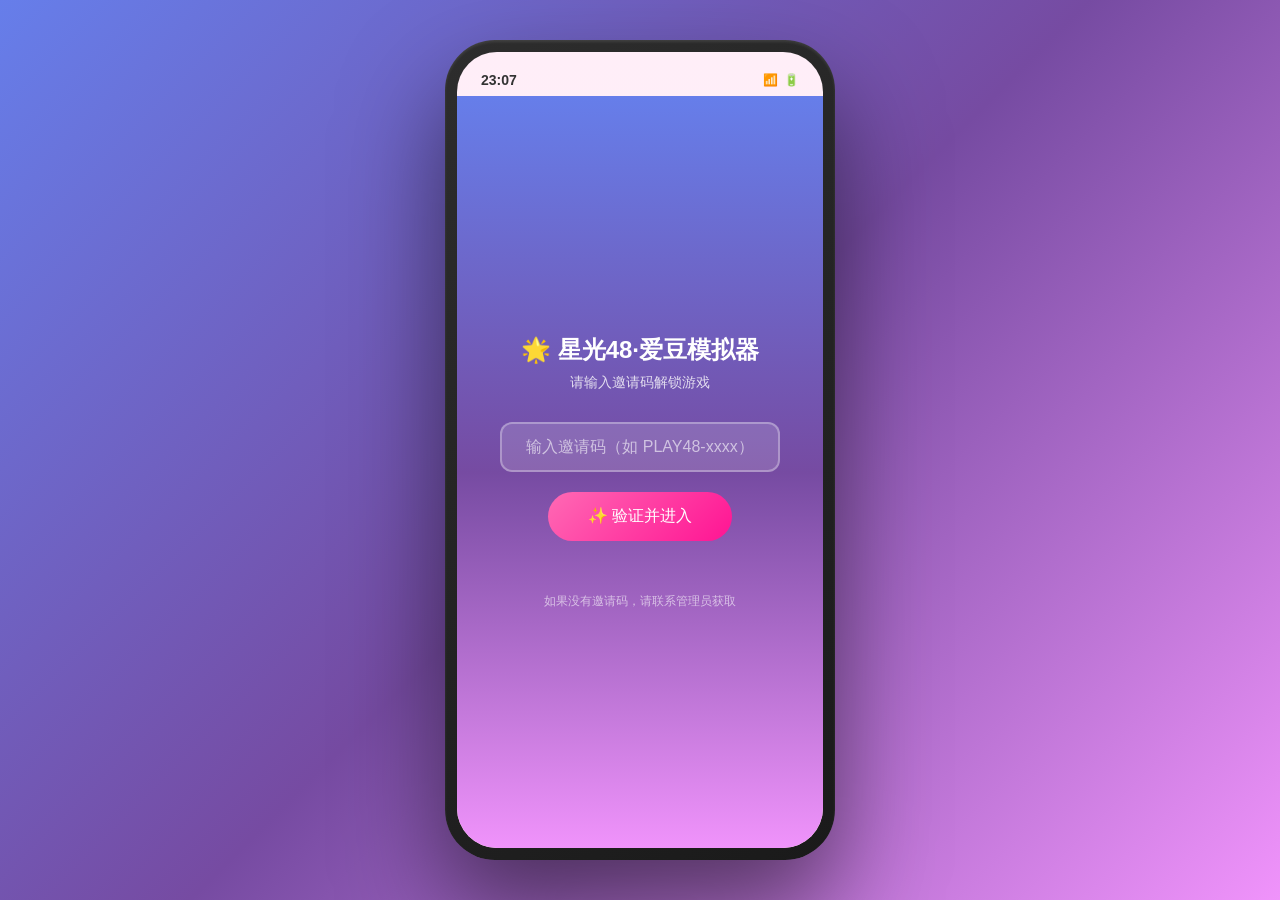
==== commit dd0ff2d5: "feat: 云存档API + 网络诊断增强 + CORS修复 - 新增云存档 CRUD API (/api/save/upload|download|info|delete) - 增强健康检查端点 (" ====
--- a/index.html
+++ b/index.html
@@ -1,3674 +1,60 @@
-﻿﻿﻿﻿﻿﻿﻿﻿﻿﻿﻿﻿﻿﻿﻿﻿﻿﻿﻿﻿﻿﻿﻿﻿﻿﻿﻿﻿﻿﻿﻿﻿﻿﻿<!DOCTYPE html>
-﻿﻿﻿﻿﻿﻿<!DOCTYPE html>
-<html lang="zh-CN">
-<head>
-<meta charset="UTF-8">
-<meta name="viewport" content="width=device-width,initial-scale=1.0,maximum-scale=1.0,user-scalable=no">
-<title>星光48·爱豆模拟器 V2</title>
-<style>
-*{margin:0;padding:0;box-sizing:border-box;-webkit-tap-highlight-color:transparent}
-body{font-family:-apple-system,BlinkMacSystemFont,'PingFang SC','Microsoft YaHei',sans-serif;background:linear-gradient(135deg,#667eea,#764ba2,#f093fb);min-height:100vh;display:flex;justify-content:center;align-items:center;padding:10px}
-.phone-frame{width:390px;height:820px;background:linear-gradient(145deg,#2d2d2d,#1a1a1a);border-radius:50px;padding:12px;box-shadow:0 50px 100px rgba(0,0,0,.5),inset 0 2px 3px rgba(255,255,255,.1);position:relative}
-.phone-frame::before{content:'';position:absolute;top:12px;left:12px;right:12px;bottom:12px;border-radius:40px;border:2px solid #444}
-.phone-screen{width:100%;height:100%;background:linear-gradient(180deg,#ffeef8,#fff0f5,#ffe4ec);border-radius:40px;overflow:hidden;position:relative;display:flex;flex-direction:column}
-.status-bar{height:44px;padding:12px 24px 0;display:flex;justify-content:space-between;align-items:center;font-size:14px;font-weight:600;color:#333;z-index:100;flex-shrink:0}
-.status-bar .time{font-weight:700}
-.status-bar .icons{display:flex;gap:6px;font-size:12px}
-.screen-content{flex:1;overflow:hidden;position:relative}
-.page{position:absolute;top:0;left:0;right:0;bottom:0;display:none;flex-direction:column;overflow-y:auto;-webkit-overflow-scrolling:touch}
-.page.active{display:flex}
-.lock-screen{background:linear-gradient(180deg,#1a1a2e,#16213e,#0f3460);color:#fff;z-index:350;justify-content:center;align-items:center;cursor:pointer}
-.lock-time{font-size:72px;font-weight:200;margin-bottom:8px}
-.lock-date{font-size:16px;opacity:.7;margin-bottom:40px}
-.lock-icon{font-size:14px;opacity:.5;animation:pulse 2s infinite}
-@keyframes pulse{0%,100%{opacity:.3}50%{opacity:.8}}
-.password-screen{background:linear-gradient(180deg,#1a1a2e,#16213e);color:#fff;z-index:349;align-items:center;padding-top:60px}
-.password-title{font-size:18px;margin-bottom:30px}
-.password-dots{display:flex;gap:16px;margin-bottom:30px}
-.password-dot{width:14px;height:14px;border-radius:50%;border:2px solid #fff;transition:.2s}
-.password-dot.filled{background:#fff}
-.password-keypad{display:grid;grid-template-columns:repeat(3,70px);gap:12px}
-.key{width:70px;height:70px;border-radius:50%;border:1px solid rgba(255,255,255,.3);background:rgba(255,255,255,.1);color:#fff;font-size:28px;cursor:pointer;display:flex;align-items:center;justify-content:center;user-select:none}
-.key:active{background:rgba(255,255,255,.3)}
-.key.cancel{font-size:20px}
-.password-error{color:#ff6b6b;margin-top:16px;font-size:13px;min-height:20px}
-.create-screen{background:linear-gradient(180deg,#ffeef8,#fff0f5);padding:20px}
-.create-content{flex:1;display:flex;flex-direction:column;align-items:center;padding-top:30px;overflow-y:auto;-webkit-overflow-scrolling:touch}
-.create-step{display:none;flex-direction:column;align-items:center;text-align:center;width:100%;padding:10px 0}
-.create-step.active{display:flex}
-.create-emoji{font-size:60px;margin-bottom:16px}
-.create-title{font-size:20px;font-weight:600;color:#333;margin-bottom:20px}
-.create-input{width:280px;padding:12px 16px;border:2px solid #ffb6c1;border-radius:12px;font-size:16px;outline:none;text-align:center;background:#fff;margin-bottom:16px}
-.create-input:focus{border-color:#ff69b4}
-.create-options{display:flex;flex-wrap:wrap;gap:10px;justify-content:center;margin-bottom:20px}
-.create-option{padding:10px 16px;border:2px solid #ffb6c1;border-radius:12px;cursor:pointer;background:#fff;font-size:14px;user-select:none;transition:.2s}
-.create-option.selected{border-color:#ff69b4;background:linear-gradient(135deg,#ffeef8,#ffd6e7)}
-.create-option .emoji{font-size:20px;margin-right:4px}
-.create-btn{margin-top:20px;padding:12px 40px;background:linear-gradient(135deg,#ff69b4,#ff1493);color:#fff;border:none;border-radius:25px;font-size:16px;cursor:pointer;user-select:none}
-.create-btn:active{transform:scale(.95)}
-.profile-card{background:#fff;border-radius:16px;padding:20px;margin:10px 0;width:280px;box-shadow:0 2px 10px rgba(255,105,180,.15)}
-.profile-header{display:flex;align-items:center;gap:12px;margin-bottom:12px}
-.profile-avatar{width:50px;height:50px;border-radius:50%;background:linear-gradient(135deg,#ff69b4,#ff1493);display:flex;align-items:center;justify-content:center;font-size:24px;color:#fff}
-.profile-name{font-size:18px;font-weight:600;color:#333}
-.profile-team{font-size:13px;color:#ff69b4}
-.profile-info{font-size:13px;color:#666;line-height:1.8}
-.home-screen{padding:10px;z-index:40}
-.home-grid{display:grid;grid-template-columns:repeat(4,1fr);gap:16px;padding:20px 10px}
-.app-icon{display:flex;flex-direction:column;align-items:center;gap:4px;cursor:pointer;user-select:none;transition:.15s}
-.app-icon:active{transform:scale(.9)}
-.app-icon .icon{width:56px;height:56px;border-radius:14px;display:flex;align-items:center;justify-content:center;font-size:28px;box-shadow:0 2px 8px rgba(0,0,0,.1)}
-.app-icon .label{font-size:11px;color:#333}
-.bottom-nav{height:56px;display:flex;align-items:center;justify-content:space-around;background:rgba(255,255,255,.95);border-top:1px solid #eee;flex-shrink:0;z-index:90}
-.nav-item{display:flex;flex-direction:column;align-items:center;gap:2px;cursor:pointer;font-size:10px;color:#999;user-select:none;transition:.15s}
-.nav-item.active{color:#ff69b4}
-.nav-item .nav-icon{font-size:20px}
-.app-header{display:flex;align-items:center;padding:10px 16px;background:#fff;border-bottom:1px solid #eee;flex-shrink:0}
-.app-header .back{font-size:18px;cursor:pointer;margin-right:8px;color:#ff69b4;user-select:none}
-.app-header .title{font-size:16px;font-weight:600;flex:1;text-align:center}
-.app-header .action{font-size:14px;color:#ff69b4;cursor:pointer}
-.chat-item{display:flex;align-items:center;padding:12px 16px;gap:10px;cursor:pointer;border-bottom:1px solid #f5f5f5;transition:.1s}
-.chat-item:active{background:#f9f9f9}
-.chat-item .avatar{width:44px;height:44px;border-radius:50%;display:flex;align-items:center;justify-content:center;font-size:20px;flex-shrink:0}
-.chat-item .info{flex:1;min-width:0}
-.chat-item .name{font-size:15px;font-weight:500;color:#333}
-.chat-item .preview{font-size:12px;color:#999;white-space:nowrap;overflow:hidden;text-overflow:ellipsis}
-.chat-item .time-stamp{font-size:11px;color:#bbb;flex-shrink:0}
-.chat-messages{flex:1;overflow-y:auto;padding:12px 16px;background:#f5f5f5}
-.message{margin-bottom:8px;display:flex}
-.message.sent{justify-content:flex-end}
-.message.received{justify-content:flex-start}
-.message-bubble{max-width:70%;padding:10px 14px;border-radius:12px;font-size:14px;line-height:1.5;word-wrap:break-word;word-break:break-all;min-width:40px;position:relative}
-.message.sent .message-bubble{background:#07c160;color:#fff;border-bottom-right-radius:4px}
-.message.sent .message-bubble::after{content:'';position:absolute;right:-6px;bottom:4px;width:0;height:0;border-top:6px solid transparent;border-bottom:6px solid transparent;border-left:8px solid #07c160}
-.message.received .message-bubble{background:#fff;color:#333;border-bottom-left-radius:4px;box-shadow:0 1px 2px rgba(0,0,0,.05)}
-.message.received .message-bubble::before{content:'';position:absolute;left:-6px;bottom:4px;width:0;height:0;border-top:6px solid transparent;border-bottom:6px solid transparent;border-right:8px solid #fff}
-.chat-input-bar{display:flex;align-items:center;padding:8px 12px;background:#fff;border-top:1px solid #eee;flex-shrink:0;gap:8px}
-.chat-input-bar input{flex:1;padding:8px 12px;border:1px solid #ddd;border-radius:20px;font-size:14px;outline:none}
-.chat-input-bar input:focus{border-color:#ff69b4}
-.chat-input-bar .send-btn{padding:8px 16px;background:linear-gradient(135deg,#ff69b4,#ff1493);color:#fff;border:none;border-radius:20px;font-size:13px;cursor:pointer}
-.wechat-input-bar{display:flex;align-items:center;padding:8px 12px;background:#fff;border-top:1px solid #eee;flex-shrink:0;gap:8px}
-.wechat-input-bar input{flex:1;padding:8px 12px;border:1px solid #ddd;border-radius:20px;font-size:14px;outline:none}
-.wechat-input-bar input:focus{border-color:#ff69b4}
-.wechat-plus-btn{width:40px;height:40px;border-radius:50%;background:#f0f0f0;border:none;font-size:24px;color:#666;display:flex;align-items:center;justify-content:center;cursor:pointer}
-.wechat-plus-btn:active{background:#e0e0e0}
-.wechat-plus-item{display:flex;flex-direction:column;align-items:center;gap:4px}
-.wechat-plus-icon{width:50px;height:50px;border-radius:12px;background:#f7f7f7;display:flex;align-items:center;justify-content:center;font-size:24px}
-.wechat-plus-label{font-size:12px;color:#666}
-.wechat-input-bar .send-btn{padding:8px 18px;background:linear-gradient(135deg,#ff69b4,#ff1493);color:#fff;border:none;border-radius:20px;font-size:14px;cursor:pointer}
-.wechat-input-bar .send-btn:active{opacity:0.8}
-.tab-bar{display:flex;border-bottom:1px solid #eee;background:#fff;flex-shrink:0}
-.tab{flex:1;padding:10px 4px;text-align:center;font-size:11px;color:#999;cursor:pointer;border-bottom:2px solid transparent;user-select:none;transition:.15s}
-.tab.active{color:#ff69b4;border-bottom-color:#ff69b4;font-weight:600}
-
-/* ============ 邀请码验证页面 ============ */
-.invite-screen{background:linear-gradient(180deg,#667eea,#764ba2,#f093fb);color:#fff;z-index:500;justify-content:center;align-items:center;padding:20px}
-.invite-title{font-size:24px;font-weight:700;margin-bottom:8px;text-align:center}
-.invite-subtitle{font-size:14px;opacity:.8;margin-bottom:30px;text-align:center}
-.invite-input{width:280px;padding:14px 16px;border:2px solid rgba(255,255,255,.3);border-radius:12px;font-size:16px;outline:none;text-align:center;background:rgba(255,255,255,.15);color:#fff;margin-bottom:12px}
-.invite-input::placeholder{color:rgba(255,255,255,.6)}
-.invite-input:focus{border-color:#fff;background:rgba(255,255,255,.25)}
-.invite-btn{padding:14px 40px;background:linear-gradient(135deg,#ff69b4,#ff1493);color:#fff;border:none;border-radius:25px;font-size:16px;cursor:pointer;user-select:none;margin-top:8px}
-.invite-btn:active{transform:scale(.95)}
-.invite-error{color:#ff6b6b;margin-top:12px;font-size:13px;min-height:20px;text-align:center}
-.invite-hint{font-size:12px;opacity:.6;margin-top:20px;text-align:center}
-.invite-hint a{color:#fff;text-decoration:underline;cursor:pointer}
-.hot-item{display:flex;align-items:center;padding:12px 16px;border-bottom:1px solid #f5f5f5}
-.hot-rank{width:28px;font-size:18px;font-weight:700;color:#ccc;text-align:center;margin-right:12px}
-.hot-rank.top3{color:#ff4757}
-.hot-title{font-size:14px;color:#333;flex:1}
-.hot-tag{font-size:11px;padding:2px 6px;border-radius:4px;margin-left:8px}
-.weibo-item{padding:12px 16px;border-bottom:1px solid #f0f0f0;background:#fff}
-.weibo-header{display:flex;align-items:center;gap:8px;margin-bottom:8px}
-.weibo-name{font-size:14px;font-weight:500;color:#333}
-.weibo-text{font-size:14px;line-height:1.6;color:#333;margin-bottom:8px}
-.weibo-stats{display:flex;gap:20px;font-size:12px;color:#999}
-.post-area{padding:12px 16px;background:#fff}
-.post-area textarea{width:100%;height:80px;border:1px solid #ddd;border-radius:8px;padding:8px;font-size:14px;resize:none;outline:none;font-family:inherit}
-.post-area textarea:focus{border-color:#ff69b4}
-.post-area .post-btn{margin-top:8px;padding:8px 20px;background:linear-gradient(135deg,#ff69b4,#ff1493);color:#fff;border:none;border-radius:20px;font-size:13px;cursor:pointer;float:right}
-.comment-item{padding:8px 16px;border-bottom:1px solid #f5f5f5;background:#fafafa}
-.comment-user{font-size:13px;font-weight:500;color:#333}
-.comment-text{font-size:13px;color:#666;margin-top:2px}
-.comment-reply-btn{font-size:11px;color:#ff69b4;cursor:pointer;margin-top:4px}
-.room-msg{padding:8px 12px;border-bottom:1px solid #f5f5f5}
-.room-msg .sender{font-size:12px;font-weight:500;color:#ff69b4}
-.room-msg .text{font-size:13px;color:#333;margin-top:2px;word-break:break-all}
-.room-msg .drumstick-tag{font-size:11px;color:#ff9500}
-.pocket-room-bubble{padding:10px 14px;border-radius:16px;font-size:14px;line-height:1.6;word-break:break-word;overflow-wrap:break-word;min-width:50px;display:inline-block}
-.flip-card{padding:12px 16px;border-bottom:1px solid #f0f0f0;background:#fff}
-.flip-fan{font-size:13px;color:#666;margin-bottom:4px}
-.flip-msg{font-size:14px;color:#333;line-height:1.5;margin-bottom:8px}
-.flip-reply{display:flex;gap:8px;align-items:center}
-.flip-reply input{flex:1;padding:6px 10px;border:1px solid #ddd;border-radius:16px;font-size:12px;outline:none}
-.flip-reply button{padding:6px 12px;background:#ff69b4;color:#fff;border:none;border-radius:16px;font-size:11px;cursor:pointer}
-.fan-item{display:flex;align-items:center;padding:10px 16px;border-bottom:1px solid #f0f0f0;gap:10px}
-.fan-avatar{font-size:24px}
-.fan-name{font-size:14px;color:#333;flex:1}
-.fan-level{font-size:11px;color:#ff9500}
-.live-container{padding:12px}
-.live-theme-input{width:100%;padding:8px 12px;border:1px solid #ddd;border-radius:8px;font-size:14px;margin-bottom:8px;outline:none}
-.live-start-btn{width:100%;padding:10px;background:linear-gradient(135deg,#ff4757,#ff6b81);color:#fff;border:none;border-radius:8px;font-size:14px;cursor:pointer;margin-bottom:12px}
-.danmaku{padding:4px 12px;font-size:12px;color:#333}
-.danmaku .dm-user{color:#ff69b4;font-weight:500}
-.show-card{padding:12px 16px;border-bottom:1px solid #f0f0f0;background:#fff}
-.show-title{font-size:14px;font-weight:600;color:#333}
-.show-info{font-size:12px;color:#999;margin-top:4px}
-.show-btn{margin-top:8px;padding:6px 16px;background:#ff69b4;color:#fff;border:none;border-radius:16px;font-size:12px;cursor:pointer}
-.stat-row{display:flex;align-items:center;padding:6px 16px;gap:8px}
-.stat-label{font-size:13px;color:#666;width:65px;flex-shrink:0}
-.stat-bar{flex:1;height:14px;background:#f0f0f0;border-radius:7px;overflow:hidden;position:relative}
-.stat-fill{height:100%;border-radius:7px;transition:.3s}
-.stat-value{font-size:12px;color:#333;width:36px;text-align:right}
-.sms-item{padding:12px 16px;border-bottom:1px solid #f0f0f0;display:flex;align-items:center;gap:10px}
-.sms-avatar{font-size:24px}
-.sms-content{flex:1}
-.sms-sender{font-size:14px;color:#333;font-weight:500}
-.sms-text{font-size:13px;color:#666;margin-top:2px}
-.sms-reply{display:flex;gap:8px;margin-top:6px}
-.sms-reply input{flex:1;padding:4px 8px;border:1px solid #ddd;border-radius:12px;font-size:12px;outline:none}
-.sms-reply button{padding:4px 10px;background:#ff69b4;color:#fff;border:none;border-radius:12px;font-size:11px;cursor:pointer}
-.call-screen{display:flex;flex-direction:column;align-items:center;justify-content:center;height:100%;background:linear-gradient(180deg,#2d2d2d,#1a1a1a);color:#fff}
-.caller-avatar{width:80px;height:80px;border-radius:50%;background:linear-gradient(135deg,#ff69b4,#ff1493);display:flex;align-items:center;justify-content:center;font-size:36px;margin-bottom:16px}
-.caller-name{font-size:22px;margin-bottom:8px}
-.caller-status{font-size:14px;opacity:.6;margin-bottom:40px}
-.call-actions{display:flex;gap:40px}
-.call-btn{width:64px;height:64px;border-radius:50%;display:flex;align-items:center;justify-content:center;font-size:28px;cursor:pointer;border:none}
-.call-btn.accept{background:#34c759}
-.call-btn.reject{background:#ff3b30}
-.dial-pad{background:#f2f2f7;padding:16px 24px;border-top:1px solid #e5e5ea}
-.dial-number-display{font-size:36px;font-weight:400;color:#000;text-align:center;height:52px;line-height:52px;margin-bottom:12px}
-.dial-grid{display:grid;grid-template-columns:repeat(3,1fr);gap:18px;justify-items:center}
-.dial-btn{width:76px;height:76px;border-radius:50%;border:none;background:#fff;color:#000;display:flex;flex-direction:column;align-items:center;justify-content:center;cursor:pointer;box-shadow:0 1px 3px rgba(0,0,0,0.1)}
-.dial-btn:active{background:#e5e5ea;transform:scale(0.95)}
-.dial-btn-number{font-size:28px;font-weight:400;line-height:1}
-.dial-btn-letters{font-size:10px;letter-spacing:1px;margin-top:2px;color:#666}
-.dial-btn-empty{background:transparent;box-shadow:none;pointer-events:none}
-.dial-btn.dial-btn-backspace{background:transparent;box-shadow:none;font-size:24px;color:#666}
-.dial-call-btn{width:76px;height:76px;border-radius:50%;background:#34c759;display:flex;align-items:center;justify-content:center;margin:24px auto 0;cursor:pointer;box-shadow:0 2px 8px rgba(52,199,89,0.3)}
-.dial-call-btn:active{background:#2db550;transform:scale(0.95)}
-.dial-call-icon{font-size:32px}
-.dial-pad-container{display:flex;flex-direction:column;height:100%;padding:16px}
-.phone-tabs{display:flex;border-bottom:1px solid #e5e5ea;background:#fff}
-.phone-tab{flex:1;padding:14px;text-align:center;font-size:15px;color:#8e8e93;cursor:pointer;border-bottom:2px solid transparent}
-.phone-tab.active{color:#007aff;border-bottom-color:#007aff;font-weight:500}
-.phone-content{flex:1;overflow-y:auto;background:#fff}
-.call-history{background:#fff;flex:1;overflow-y:auto}
-.call-history-header{font-size:17px;font-weight:600;color:#1c1c1e;padding:16px 16px 8px;border-bottom:1px solid #e5e5ea}
-.call-history-empty{text-align:center;color:#8e8e93;padding:60px 20px;font-size:15px}
-.call-history-item{display:flex;align-items:center;padding:12px 16px;border-bottom:1px solid #f2f2f7;cursor:pointer}
-.call-history-item:active{background:#f2f2f7}
-.call-history-avatar{width:44px;height:44px;border-radius:50%;background:#e5e5ea;display:flex;align-items:center;justify-content:center;font-size:24px;margin-right:12px}
-.call-history-info{flex:1}
-.call-history-name{font-size:16px;font-weight:500}
-.call-history-phone{font-size:14px;color:#8e8e93;margin-top:2px}
-.call-history-time{font-size:14px;color:#8e8e93;margin-right:8px}
-.call-history-icon{font-size:18px;color:#c7c7cc}
-.affection-item{display:flex;align-items:center;padding:12px 16px;border-bottom:1px solid #f2f2f7}
-.affection-avatar{width:48px;height:48px;border-radius:50%;background:#ffe4ec;display:flex;align-items:center;justify-content:center;font-size:24px;margin-right:12px}
-.affection-info{flex:1}
-.affection-name{font-size:16px;font-weight:500;color:#333;margin-bottom:8px}
-.affection-bar-container{height:8px;background:#f0f0f0;border-radius:4px;overflow:hidden}
-.affection-bar{height:100%;border-radius:4px;transition:width 0.3s}
-.affection-invite-btn{background:linear-gradient(135deg,#ff69b4,#ff1493);color:#fff;border:none;padding:8px 16px;border-radius:20px;font-size:13px;font-weight:500;cursor:pointer}
-.affection-invite-btn:active{opacity:0.8}
-.election-participate-btn{width:100%;background:linear-gradient(135deg,#ffd700,#ff9500);color:#fff;border:none;padding:16px;border-radius:12px;font-size:16px;font-weight:600;cursor:pointer}
-.election-participate-btn:active{opacity:0.8}
-.call-chat{flex:1;overflow-y:auto;padding:12px 16px;background:#1a1a2e}
-.call-input-bar{display:flex;align-items:center;padding:8px 12px;gap:8px;background:#2d2d2d;border-top:1px solid #444}
-.call-input-bar input{flex:1;padding:8px 12px;border:1px solid #555;border-radius:20px;font-size:14px;outline:none;background:#3a3a3a;color:#fff}
-.call-input-bar input:focus{border-color:#ff69b4}
-.call-input-bar .send-btn{padding:8px 16px;background:linear-gradient(135deg,#ff69b4,#ff1493);color:#fff;border:none;border-radius:20px;font-size:13px;cursor:pointer}
-.election-tier{text-align:center;padding:8px;font-size:13px;font-weight:600;background:#fafafa;color:#ff69b4;border-bottom:1px solid #eee}
-.election-rank{padding:12px 16px;border-bottom:1px solid #f0f0f0;display:flex;align-items:center;gap:10px}
-.election-pos{font-size:16px;font-weight:700;width:30px;text-align:center}
-.election-pos.top7{color:#ffd700}
-.election-pos.top16{color:#c0c0c0}
-.election-pos.top32{color:#cd7f32}
-.election-name{font-size:14px;flex:1;color:#333}
-.election-votes{font-size:13px;color:#ff69b4;font-weight:500}
-.notification{position:fixed;top:50px;left:50%;transform:translateX(-50%);background:rgba(0,0,0,.75);color:#fff;padding:8px 20px;border-radius:20px;font-size:13px;z-index:9999;opacity:0;transition:.3s;pointer-events:none;white-space:nowrap}
-.notification.show{opacity:1}
-.stat-change{position:fixed;bottom:70px;left:50%;transform:translateX(-50%);background:rgba(0,0,0,.8);color:#fff;padding:8px 16px;border-radius:12px;font-size:12px;z-index:9998;opacity:0;transition:.3s;pointer-events:none;white-space:pre-line;text-align:center}
-.stat-change.show{opacity:1}
-.event-modal{position:absolute;top:0;left:0;right:0;bottom:0;background:rgba(0,0,0,.5);display:none;align-items:center;justify-content:center;z-index:200;pointer-events:none}
-.event-modal.show{display:flex;pointer-events:auto}
-.event-card{width:320px;background:#fff;border-radius:20px;padding:24px;text-align:center;box-shadow:0 10px 40px rgba(0,0,0,.2)}
-.event-icon{font-size:48px;margin-bottom:12px}
-.event-title{font-size:18px;font-weight:600;color:#333;margin-bottom:8px}
-.event-desc{font-size:14px;color:#666;line-height:1.6;margin-bottom:16px}
-.event-choices{display:flex;flex-direction:column;gap:8px}
-.event-choice{padding:10px 16px;border:2px solid #ffb6c1;border-radius:12px;cursor:pointer;font-size:14px;color:#333;transition:.2s;background:#fff}
-.event-choice:active{background:#ffeef8;border-color:#ff69b4}
-.moment-item{padding:12px 16px;border-bottom:1px solid #f0f0f0;background:#fff}
-.moment-header{display:flex;align-items:center;gap:8px;margin-bottom:8px}
-.moment-user{font-size:14px;font-weight:500;color:#333}
-.moment-content{font-size:14px;color:#333;line-height:1.5;margin-bottom:8px}
-.moment-actions{display:flex;gap:20px;font-size:12px;color:#999}
-.moment-action{cursor:pointer;user-select:none}
-.moment-comment{font-size:12px;color:#666;margin-top:4px;line-height:1.5}
-.fan-letter{padding:12px 16px;border-bottom:1px solid #f0f0f0;background:#fff}
-.fan-letter-header{display:flex;align-items:center;gap:8px;margin-bottom:8px}
-.fan-letter-from{font-size:13px;font-weight:500;color:#333}
-.fan-letter-tag{font-size:11px;color:#ff9500;margin-left:auto}
-.fan-letter-body{font-size:13px;color:#555;line-height:1.7;margin-bottom:8px;background:#fafafa;padding:10px;border-radius:8px;font-style:italic}
-.fan-letter-reply{display:flex;gap:8px}
-.fan-letter-reply input{flex:1;padding:6px 10px;border:1px solid #ddd;border-radius:16px;font-size:12px;outline:none}
-.fan-letter-reply button{padding:6px 12px;background:#ff69b4;color:#fff;border:none;border-radius:16px;font-size:11px;cursor:pointer}
-.show-eval{padding:16px;background:#fff;border-radius:12px;margin:12px;box-shadow:0 1px 4px rgba(0,0,0,.08)}
-.show-eval-grade{font-size:64px;text-align:center;font-weight:700;margin-bottom:8px}
-.show-eval-grade.S{color:#ffd700}.show-eval-grade.A{color:#4cd137}.show-eval-grade.B{color:#3498db}.show-eval-grade.C{color:#ff9500}.show-eval-grade.D{color:#ff4757}
-.show-eval-detail{font-size:13px;color:#666;text-align:center;line-height:1.6;margin-bottom:12px}
-.handshake-item{padding:10px 16px;border-bottom:1px solid #f0f0f0;display:flex;align-items:center;gap:8px;background:#fff}
-.handshake-icon{font-size:24px}
-.handshake-info{flex:1}
-.handshake-type{font-size:14px;color:#333;font-weight:500}
-.handshake-desc{font-size:12px;color:#999}
-.handshake-choices{display:flex;gap:6px}
-.handshake-btn{padding:4px 10px;border:1px solid #ffb6c1;border-radius:12px;font-size:11px;cursor:pointer;background:#fff}
-.handshake-btn:active{background:#ffeef8}
-.outdoor-btn{padding:8px 16px;color:#fff;border:none;border-radius:20px;font-size:13px;cursor:pointer}
-.outdoor-btn:active{opacity:0.8;transform:scale(0.95)}
-.team-event-card{padding:12px 16px;background:#fff;border-radius:12px;margin:8px 12px;box-shadow:0 1px 4px rgba(0,0,0,.08)}
-.team-event-title{font-size:15px;font-weight:600;color:#333;margin-bottom:6px}
-.team-event-desc{font-size:13px;color:#666;line-height:1.5;margin-bottom:10px}
-.team-event-choices{display:flex;gap:8px}
-.team-event-choice{padding:6px 14px;border:1px solid #ffb6c1;border-radius:10px;font-size:12px;cursor:pointer;background:#fff}
-.team-event-choice:active{background:#ffeef8}
-.quiz-option{width:100%;padding:10px 16px;border:1px solid #ffb6c1;border-radius:10px;margin-bottom:8px;cursor:pointer;font-size:14px;text-align:left;background:#fff}
-.quiz-option:active,.quiz-option.selected{background:#ffeef8;border-color:#ff69b4}
-.achievement-badge{display:inline-block;padding:4px 10px;margin:3px;border-radius:12px;font-size:12px;background:linear-gradient(135deg,#ffd700,#ffaa00);color:#333}
-.empty-hint{text-align:center;padding:40px 20px;color:#bbb;font-size:14px}
-.back-btn{font-size:14px;color:#ff69b4;cursor:pointer;user-select:none;display:flex;align-items:center;gap:4px}
-.phone-notification{position:absolute;top:0;left:0;right:0;z-index:300;pointer-events:none;display:flex;flex-direction:column;gap:4px;padding:4px 8px}
-.phone-notif-item{background:rgba(255,255,255,.97);border-radius:14px;padding:10px 14px;display:flex;align-items:center;gap:10px;box-shadow:0 4px 20px rgba(0,0,0,.15);pointer-events:auto;cursor:grab;transform:translateY(-100%);opacity:0;transition:all .35s cubic-bezier(.4,0,.2,1);font-size:13px;touch-action:pan-y}
-.phone-notif-item.show{transform:translateY(0);opacity:1}
-.phone-notif-item.swiping{transition:none;cursor:grabbing}
-.phone-notif-icon{font-size:22px;flex-shrink:0}
-.phone-notif-body{flex:1;min-width:0}
-.phone-notif-app{font-size:11px;color:#999;font-weight:500}
-.phone-notif-title{font-weight:600;color:#333;font-size:13px}
-.phone-notif-text{font-size:12px;color:#666;white-space:nowrap;overflow:hidden;text-overflow:ellipsis}
-.phone-notif-close{font-size:16px;color:#ccc;cursor:pointer;padding:4px}
-.phone-notif-actions{display:flex;gap:6px;margin-top:4px}
-.phone-notif-btn{padding:3px 10px;border-radius:10px;font-size:11px;cursor:pointer;border:none}
-.phone-notif-btn.block{background:#ff4757;color:#fff}
-.phone-notif-btn.view{background:#ff69b4;color:#fff}
-.wechat-tab-bar{display:flex;border-bottom:1px solid #eee;background:#fff;flex-shrink:0}
-.wechat-tab{flex:1;padding:10px 4px;text-align:center;font-size:12px;color:#999;cursor:pointer;border-bottom:2px solid transparent;user-select:none;transition:.15s}
-.wechat-tab.active{color:#07c160;border-bottom-color:#07c160;font-weight:600}
-.contact-item{display:flex;align-items:center;padding:12px 16px;gap:10px;cursor:pointer;border-bottom:1px solid #f5f5f5;transition:.1s}
-.contact-item:active{background:#f9f9f9}
-.contact-item .avatar{width:40px;height:40px;border-radius:6px;display:flex;align-items:center;justify-content:center;font-size:20px;flex-shrink:0;background:#f0f0f0}
-.contact-item .info{flex:1;min-width:0}
-.contact-item .name{font-size:14px;font-weight:500;color:#333}
-.contact-item .tag{font-size:11px;color:#999;margin-left:6px}
-.contact-group-title{padding:6px 16px;font-size:12px;color:#999;background:#f5f5f5;font-weight:600}
-.save-slot{padding:14px 16px;background:#fff;border-radius:12px;margin-bottom:8px;cursor:pointer;border:2px solid #eee;transition:.15s}
-.save-slot:active{border-color:#ff69b4}
-.save-slot .slot-label{font-size:14px;font-weight:600;color:#333}
-.save-slot .slot-info{font-size:12px;color:#999;margin-top:4px}
-.save-slot .slot-actions{display:flex;gap:8px;margin-top:8px}
-.save-slot .slot-btn{padding:4px 12px;border-radius:8px;font-size:12px;cursor:pointer;border:none}
-.save-slot .slot-btn.save{background:#ff69b4;color:#fff}
-.save-slot .slot-btn.load{background:#3498db;color:#fff}
-.save-slot .slot-btn.del{background:#e74c3c;color:#fff}
-.member-list-item{display:flex;align-items:center;padding:8px 16px;border-bottom:1px solid #f5f5f5;gap:8px}
-.member-list-item .avatar{width:36px;height:36px;border-radius:50%;display:flex;align-items:center;justify-content:center;font-size:16px;background:#f0f0f0}
-.member-list-item .info{flex:1}
-.member-list-item .name{font-size:14px;font-weight:500}
-.member-list-item .team{font-size:11px;color:#999}
-.graduate-tag{font-size:10px;background:#ddd;border-radius:4px;padding:1px 4px;margin-left:4px;color:#666}
-.best-partner-btn{background:linear-gradient(135deg,#ff69b4,#ff1493);color:#fff;border:none;border-radius:16px;padding:4px 12px;font-size:11px;cursor:pointer}
-</style>
-</head>
-<body>
-<div class="phone-frame"><div class="phone-screen">
-<div class="status-bar"><span class="time" id="statusTime">9:41</span><div class="icons"><span>📶</span><span>🔋</span></div></div>
-<div class="screen-content">
-<div class="invite-screen page active" id="inviteScreen">
-    <div class="invite-title">🌟 星光48·爱豆模拟器</div>
-    <div class="invite-subtitle">请输入邀请码解锁游戏</div>
-    <input class="invite-input" id="inviteInput" placeholder="输入邀请码（如 PLAY48-xxxx）" onkeypress="if(event.key==='Enter')App.Invite.validate()">
-    <button class="invite-btn" onclick="App.Invite.validate()">✨ 验证并进入</button>
-    <div class="invite-error" id="inviteError"></div>
-    <div class="invite-hint">如果没有邀请码，请联系管理员获取</div>
-</div>
-<div class="page lock-screen" id="lockScreen" onclick="App.UI.showPasswordScreen()"><div class="lock-time" id="lockTime">9:41</div><div class="lock-date" id="lockDate"></div><div class="lock-icon">⬆️ 点击解锁</div></div>
-<div class="page password-screen" id="passwordScreen"><div class="password-title">输入密码解锁</div><div class="password-dots"><div class="password-dot" id="dot0"></div><div class="password-dot" id="dot1"></div><div class="password-dot" id="dot2"></div><div class="password-dot" id="dot3"></div></div><div class="password-keypad" id="passwordKeypad"></div><div class="password-error" id="passwordError"></div></div>
-<div class="page create-screen" id="createScreen"><div class="create-content" id="createContent"></div></div>
-<div class="page home-screen" id="homeScreen"><div style="text-align:center;padding:10px;font-size:12px;color:#999" id="gameTimeBar"></div><div class="home-grid" id="homeGrid"></div></div>
-<div class="page" id="wechatPage" style="flex-direction:column"></div>
-<div class="page" id="wechatChatPage" style="flex-direction:column"></div>
-<div class="page" id="wechatMomentsPage" style="flex-direction:column"></div>
-<div class="page" id="postMomentPage" style="flex-direction:column"></div>
-<div class="page" id="wechatContactsPage" style="flex-direction:column"></div>
-<div class="page" id="weiboPage" style="flex-direction:column"></div>
-<div class="page" id="weiboCommentPage" style="flex-direction:column"></div>
-<div class="page" id="smsPage" style="flex-direction:column"></div>
-<div class="page" id="callPage" style="flex-direction:column"></div>
-<div class="page" id="callChatPage" style="flex-direction:column;background:#1a1a2e;color:#fff"></div>
-<div class="page" id="pocketPage" style="flex-direction:column"></div>
-<div class="page" id="handshakePage" style="flex-direction:column"></div>
-<div class="page" id="electionPage" style="flex-direction:column"></div>
-<div class="page" id="outdoorPage" style="flex-direction:column"></div>
-<div class="page" id="calendarPage" style="flex-direction:column"></div>
-<div class="page" id="backpackPage" style="flex-direction:column"></div>
-<div class="page" id="showEvalPage" style="flex-direction:column;justify-content:center;align-items:center"></div>
-<div class="page" id="profilePage" style="flex-direction:column"></div>
-        <div class="page" id="affectionPage" style="flex-direction:column"></div>
-        <div class="page" id="settingsPage" style="flex-direction:column"></div>
-</div>
-<div class="bottom-nav" id="bottomNav" style="display:none"><div class="nav-item active" onclick="App.UI.goHome()"><span class="nav-icon">🏠</span>主页</div><div class="nav-item" onclick="App.UI.openApp('wechat')"><span class="nav-icon">💬</span>微信</div><div class="nav-item" onclick="App.UI.openApp('pocket')"><span class="nav-icon">📱</span>口袋48</div><div class="nav-item" onclick="App.UI.openApp('profile')"><span class="nav-icon">👤</span>我的</div></div>
-<div class="phone-notification" id="phoneNotifContainer"></div>
-<div class="notification" id="notification"></div>
-<div class="stat-change" id="statChange"></div>
-<div class="event-modal" id="eventModal"><div class="event-card" id="eventCard"></div></div>
-</div></div>
-<audio id="soundMsg" preload="auto"></audio>
-<audio id="soundCall" preload="auto"></audio>
-<audio id="soundNotif" preload="auto"></audio>
-<audio id="soundSuccess" preload="auto"></audio>
-<audio id="soundError" preload="auto"></audio>
-<audio id="soundClick" preload="auto"></audio>
-<audio id="soundCheer" preload="auto"></audio>
-<script>
-// ============ 全局命名空间 ============
-const App = window.App = {};
-
-// ============ 邀请码验证模块 ============
-App.Invite = {
-    API_URL: 'https://kodai48-production.up.railway.app',
-    inviteCode: null,
-    userId: null,
-    
-    async validate() {
-        const input = document.getElementById('inviteInput');
-        const errorDiv = document.getElementById('inviteError');
-        const code = input.value.trim().toUpperCase();
-        
-        if (!code) {
-            errorDiv.textContent = '请输入邀请码';
-            return;
-        }
-        
-        try {
-            // 先验证邀请码
-            const validateRes = await fetch(`${this.API_URL}/api/invite/validate`, {
-                method: 'POST',
-                headers: { 'Content-Type': 'application/json' },
-                body: JSON.stringify({ code: code })
-            });
-            
-            const validateData = await validateRes.json();
-            
-            if (!validateData.valid) {
-                errorDiv.textContent = validateData.message || '邀请码无效';
-                return;
-            }
-            
-            // 如果是管理员密码，直接进入
-            if (validateData.is_admin) {
-                this.inviteCode = code;
-                this.userId = 'admin_' + Date.now();
-                this.success();
-                return;
-            }
-            
-            // 普通邀请码，先使用它
-            const userId = 'user_' + Date.now() + '_' + Math.random().toString(36).substr(2, 9);
-            const useRes = await fetch(`${this.API_URL}/api/invite/use`, {
-                method: 'POST',
-                headers: { 'Content-Type': 'application/json' },
-                body: JSON.stringify({ code: code, userId: userId })
-            });
-            
-            const useData = await useRes.json();
-            
-            if (useData.success) {
-                this.inviteCode = code;
-                this.userId = userId;
-                this.success();
-            } else {
-                errorDiv.textContent = useData.message || '邀请码使用失败';
-            }
-        } catch (e) {
-            console.error('邀请码验证错误:', e);
-            errorDiv.textContent = '网络错误，请稍后再试';
-        }
-    },
-    
-    success() {
-        // 保存到本地存储
-        localStorage.setItem('inviteCode', this.inviteCode);
-        localStorage.setItem('inviteUserId', this.userId);
-        
-        // 隐藏邀请码页面，显示锁屏页面
-        document.getElementById('inviteScreen').classList.remove('active');
-        document.getElementById('lockScreen').classList.add('active');
-        
-        // 清空输入框和错误提示
-        document.getElementById('inviteInput').value = '';
-        document.getElementById('inviteError').textContent = '';
-        
-        console.log('🎉 邀请码验证成功！');
-    },
-    
-    checkAlreadyValidated() {
-        const savedCode = localStorage.getItem('inviteCode');
-        const savedUserId = localStorage.getItem('inviteUserId');
-        
-        if (savedCode && savedUserId) {
-            this.inviteCode = savedCode;
-            this.userId = savedUserId;
-            return true;
-        }
-        return false;
-    },
-    
-    getInviteCode() {
-        return this.inviteCode || localStorage.getItem('inviteCode');
-    }
-};
-
-// ============ 工具函数 ============
-const $ = id => document.getElementById(id);
-const clamp = (v, lo, hi) => Math.max(lo, Math.min(hi, v));
-const randInt = (a, b) => Math.floor(Math.random() * (b - a + 1)) + a;
-const pick = arr => arr[Math.floor(Math.random() * arr.length)];
-const getTimeStr = () => {
-    const n = new Date();
-    return n.getHours().toString().padStart(2,'0') + ':' + n.getMinutes().toString().padStart(2,'0');
-};
-const evaluateReply = text => {
-    if (!text || !text.trim()) return 'perfunctory';
-    const t = text.trim();
-    const perf = ['哦','嗯','好','行','随便','不知道','哈','呵','额','啊'];
-    if (t.length <= 2 || perf.includes(t)) return 'perfunctory';
-    if (t.length >= 8 && !perf.some(w => t === w)) return 'heartfelt';
-    return 'normal';
-};
-const getPersonalityStage = () => {
-    const p = G.stats.popularity;
-    if (p<20) return {emoji:'🌱', name:'练习生'};
-    if (p<40) return {emoji:'🌿', name:'初登舞台'};
-    if (p<60) return {emoji:'🌳', name:'上升期'};
-    if (p<80) return {emoji:'🔥', name:'人气爆发'};
-    return {emoji:'👑', name:'顶流'};
-};
-const getAffectionLevel = (val) => {
-    if (val>=96) return {level:'生死之交',emoji:'💗'};
-    if (val>=81) return {level:'爱人',emoji:'💕'};
-    if (val>=61) return {level:'挚友',emoji:'💖'};
-    if (val>=41) return {level:'亲密',emoji:'💝'};
-    if (val>=21) return {level:'友好',emoji:'💛'};
-    return {level:'普通',emoji:'🤍'};
-};
-
-// ============ 音效模块 ============
-App.Sound = {
-    enabled: true,
-    init() {
-        const silentWav = '[data-uri]';
-        ['Msg','Call','Notif','Success','Error','Click','Cheer'].forEach(name => {
-            const audio = document.getElementById('sound'+name);
-            if (audio) { audio.src = silentWav; audio.load(); }
-        });
-    },
-    play(name) {
-        if (!this.enabled) return;
-        const audio = document.getElementById('sound'+name);
-        if (audio) { audio.currentTime = 0; audio.play().catch(()=>{}); }
-    },
-    toggle() { this.enabled = !this.enabled; return this.enabled; }
-};
-
-// ============ 状态管理模块 (含压力值、移籍) ============
-App.Store = {
-    G: {
-        player: { name:'', appearance:'', personality:'', personalityEmoji:'', group:'', team:'', stage:'练习生' },
-        stats: { popularity:10, skill:10, mood:70, affection:50, starlight:10, stress:10, scandal:0, drumstick:0, wechatBalance:0, backpack:{}, agent_satisfaction:50, training:0 },
-        game: { day:1, phase:'morning', interaction_count:0, rank:150, weibo_followers:100, pocket_fans:50, handshake_this_month:false, fan_letters_this_week:0, electionInProgress:false, electionPhase:null, firstReportVotes:0, secondReportVotes:0, firstReportPulls:0, secondReportPulls:0 },
-        flags: { hasFirstShow:false, hasFirstElection:false, hasStalker:false, hasCenterBattle:false, hasCrisis:false, hasEmo:false, hasZeroStress:false, hasMoved:false },
-        achievements: [],
-        chatHistory: {},
-        weiboPosts: [],
-        moments: [],
-        smsMessages: [],
-        callHistory: [],
-        fanLetters: [],
-        electionResults: [],
-        memberAffection: {},
-        blockedContacts: [],
-        pocketRoomMessages: [],
-        bestPartner: null,
-        partnerStageUsed: false
-    },
-    listeners: {},
-    updateStats(changes) {
-        const labels = {
-            popularity:'⭐人气', skill:'💪实力', mood:'😊心情', affection:'💕好感',
-            starlight:'💎星光', stress:'😰压力', scandal:'📸绯闻', drumstick:'🍗鸡腿', 
-            wechatBalance:'💰微信余额', agent_satisfaction:'👔经纪人满意度'
-        };
-        let text = '';
-        for (let [k, v] of Object.entries(changes)) {
-            if (!(k in this.G.stats)) continue;
-            const old = this.G.stats[k];
-            const maxV = (k === 'stress' || k === 'scandal') ? 200 : (k === 'drumstick' ? 99999 : (k === 'wechatBalance' ? 999999 : 100));
-            this.G.stats[k] = clamp(old + v, 0, maxV);
-            const sign = v > 0 ? '+' : '';
-            text += `${labels[k]||k} ${sign}${v}\n`;
-        }
-        if (this.G.stats.stress <= 0 && !this.G.flags.hasZeroStress) {
-            this.G.flags.hasZeroStress = true;
-            this.G.stats.mood = clamp(this.G.stats.mood + 5, 0, 100);
-            text += '压力清零！心情+5\n';
-        }
-        this.G.player.stage = getPersonalityStage().name;
-        this.emit('statsChanged', this.G.stats);
-        this.emit('phaseChanged');
-        App.Achievements.checkAll();
-        App.Events.checkEvents();
-        App.Save.autoSave();
-        if (text) App.UI.showStatChange(text.trim());
-    },
-    applyChatStress(quality) {
-        if (quality === 'heartfelt') this.updateStats({ stress: -5, mood: 2 });
-        else if (quality === 'normal') this.updateStats({ stress: -2 });
-        else if (quality === 'perfunctory') this.updateStats({ stress: 3, mood: -1 });
-    },
-    moveGroup(targetGroup, targetTeam) {
-        this.G.player.group = targetGroup;
-        this.G.player.team = targetTeam;
-        this.G.flags.hasMoved = true;
-        this.updateStats({ popularity: 2, starlight: 3 });
-        this.G.game.rank = Math.min(this.G.game.rank, 150);
-        this.emit('groupChanged');
-        App.UI.showNotification(`🚄 已移籍至 ${targetGroup} Team ${targetTeam}！`);
-        App.Save.autoSave();
-    },
-    on(key, callback) {
-        if (!this.listeners[key]) this.listeners[key] = [];
-        this.listeners[key].push(callback);
-    },
-    emit(key, data) {
-        (this.listeners[key] || []).forEach(cb => cb(data));
-    }
-};
-
-const G = App.Store.G;
-
-// ============ NPC数据库 (完整成员+毕业生) ============
-App.NPCData = {
-    SNH48: {
-        agent: { name:'李姐', avatar:'👩‍💼', personality:'严厉专业', habits:['加班狂','喝美式不加糖','口头禅：专业一点'] },
-        core: [
-            { name:'杨心渝', avatar:'👧', type:'sweet', habits:['爱叫人昵称','随身带零食','口头禅：嘿嘿～'] },
-            { name:'闫明筠', avatar:'👩', type:'sister', habits:['喝枸杞茶','写日记','口头禅：听姐的'] },
-            { name:'宋昕冉', avatar:'💃', type:'rival', habits:['深夜加练','看对手直拍','口头禅：等着瞧'] }
-        ],
-        teams: {
-            'SII': ['闫明筠','刘增艳','田姝丽','由淼','芦馨怡','杨心渝','周童玥','张倩','张雷雷','蒋夏羽','盛乐','武博涵','曹可甜','刘诗彤','柳雨呈','李婷','刘婧阳','宁轲'],
-            'NII': ['胡晓慧','潘瑛琪','青钰雯','金莹玥','卢天惠','柏欣妤','唐程成','叶凡','黄紫怡','钟亚男','李继醇','沈馨','徐佳琳','雷宇霄','杨秋野','杨宇馨','周湘','朱怡欣','郑照暄'],
-            'HII': ['蒋舒婷','李佳恩','温若其','尤可莹','梁怀方','陈俞希','龚晨美','康楚翊','阙佳慧','覃柯蒙','应籽言','刘思雨','陈嘉仪','郑柯炜','谭思慧','郭晓盈','林舒晴','王奕','沈梦瑶','费沁源'],
-            'X': ['陈琳','宋昕冉','杨冰怡','闫娜','林佳怡','禹佳蔚','熊紫轶','刘小涵','金泓言','李子忻','曾昕妍','钟郭菲杨','蒋欣洳','杨晔','张琼予','王睿琦','朱虹蓉','马欣宇'],
-            '预备生': ['黄子欣','曾雪婷','韩云伊','丁小凡','何绮多','黄子珊','吉雅楠','李沁洁','刘钇霏','秦箐忆','杨宝君','臧文萱']
-        },
-        graduates: ['鞠婧祎','李艺彤','孙芮','袁一琦','陈观慧','陈思','戴萌','孔肖吟','李宇琪','莫寒','钱蓓婷','邱欣怡','吴哲晗','徐晨辰','许佳琪','张语格','陆婷','林思意','赵粤','蒋芸','许杨玉琢','张昕','王晓佳','姜杉','段艺璇','农燕萍','龙亦瑞','张笑盈','韩家乐','赵天杨','沈小爱']
-    },
-    GNZ48: {
-        agent: { name:'陈哥', avatar:'👨‍💼', personality:'随和幽默', habits:['爱讲冷笑话','穿花衬衫','口头禅：放轻松啦'] },
-        core: [
-            { name:'朱怡欣', avatar:'👧', type:'sweet', habits:['说粤语','口袋永远有糖','口头禅：好靓啊～'] },
-            { name:'王秭歆', avatar:'👩', type:'sister', habits:['记手帐','组织团建','口头禅：注意纪律'] },
-            { name:'叶舒淇', avatar:'💃', type:'rival', habits:['比所有人早到','贴便利贴','口头禅：我还能练'] }
-        ],
-        teams: {
-            'G': ['王秭歆','杨可璐','黄楚茵','陈淑钰','刘欣媛','林奕希','林家谊','鲍雨欣','雷瑞妍','唐果','朱丽娜','张琼予','黄宣绮','方琪'],
-            'NIII': ['石竹君','吕思琪','项宇婧','王语晨','王珺','谢晓倩','李咏薇','许涵婧','赵文凤','白佳媛','徐郑子滢','张佳仪','曾雨思','王思予'],
-            'Z': ['杨媛媛','朱怡欣','叶舒淇','马昕玥','叶溁语','陈珊玲','丁嘉欣','焦玥','许泳怡','徐楚雯'],
-            'CII': ['郭兆媛','何林燕','秦露丹','宋筱璐','申雨鑫','夏莹','许雅兰','周是汝','黄逸','梅思华','黄蔚','谭思慧'],
-            '预备生': ['万芳源','谢林容','丁甄奥果','韩梓轩','李家敏','刘柳茜','王紫萱','王紫媛','魏诗绮','冯玉雯','韩鑫缘','孔美迪','李想','张臻','赵子涵']
-        },
-        graduates: ['谢蕾蕾','郑丹妮','陈珂','刘力菲','左婧媛','肖文铃','卢静','唐莉佳','洪静雯','符冰冰','李姗姗','吴羽霏','张润','曾佳','农燕萍','罗寒月','梁娇']
-    },
-    BEJ48: {
-        agent: { name:'王姐', avatar:'👩‍💼', personality:'精明干练', habits:['永远穿西装','秒回消息','口头禅：效率！'] },
-        core: [
-            { name:'周湘', avatar:'👧', type:'sweet', habits:['说京腔','撸串达人','口头禅：害！'] },
-            { name:'张梦慧', avatar:'👩', type:'sister', habits:['双城通勤','帮人改走位','口头禅：我当年...'] },
-            { name:'朱虹蓉', avatar:'💃', type:'rival', habits:['研究流量数据','经营个人账号','口头禅：我值得更好的'] }
-        ],
-        teams: {
-            'B': ['黄宣绮','聂渝景','朱一柠','张梦慧','包楹','金宛莹','单子涵','王佳琪','张雅童','朱语凝','郑照暄'],
-            'E': ['周湘','郭晓盈','朱虹蓉','马欣宇','刁昕妤','孙嘉馥','袁涵','丁子钦','朱玥彤','郭依晨','乔诗然','张婷婷','马明萱'],
-            '预备生': ['阿丽米热','郭庆恩','温舒涵','王天娇','应立婷','张宸','郑依依']
-        },
-        graduates: ['段艺璇','苏杉杉','胡晓慧','刘胜男','陈倩楠','张笑盈','李梓','冯思佳','李想','顼凘炀','孙晓艳']
-    },
-    CKG48: {
-        agent: { name:'张姐', avatar:'👩‍💼', personality:'泼辣护短', habits:['说话声大','爱请客吃火锅','口头禅：哪个瓜娃子！'] },
-        core: [
-            { name:'郝茹馨', avatar:'👧', type:'sweet', habits:['吃辣狂魔','重庆话','口头禅：要得！'] },
-            { name:'雷宇霄', avatar:'👩', type:'sister', habits:['两地跑','教人Vocal','口头禅：稳住'] },
-            { name:'朱瑞缘', avatar:'💃', type:'rival', habits:['练到最晚','跟前辈较劲','口头禅：我也能行！'] }
-        ],
-        teams: {
-            'C': ['雷宇霄','梁晶金','朱瑞缘','谭景文','王思予','陈萧扬','林丹蕾','姚锦杰','郝茹馨','朱文露','刘莹莹','黄孟浠','王嘉瑜'],
-            'K': ['何馨曼','胡丹','刘星雨','卢美廷','马星月','吴志越','张莉莉','张思妍','张伟依','张咏烨','胡思颖','袁希璨','陈子悦','葛俊言'],
-            '预备生': ['郝冰圆','余茜果','何诗雨','廖雨涵','王振楠']
-        },
-        graduates: ['李慧','刘炅然','王露皎','田倩兰','林舒晴','谯玉珍','徐慧玲','刘萤萤','徐沁楠']
-    },
-    CGT48: {
-        agent: { name:'林哥', avatar:'👨‍💼', personality:'温柔耐心', habits:['温声细语','泡功夫茶','养猫','口头禅：慢慢来不着急'] },
-        core: [
-            { name:'程妤涵', avatar:'👧', type:'sweet', habits:['随时能睡着','奶茶续命','口头禅：再睡五分钟...'] },
-            { name:'王艺霖', avatar:'👩', type:'sister', habits:['自律到可怕','帮人编舞','口头禅：再来一遍'] },
-            { name:'程宝玉', avatar:'💃', type:'rival', habits:['模仿达人','即兴编段子','口头禅：你看看你～'] }
-        ],
-        teams: {
-            'GII': ['程妤涵','何蔡娴','雷相菊','林海盈','齐灵泉','谭勇航','王依','王艺霖','徐钰涵','袁艺洁','李秋月'],
-            'CII': ['郭兆媛','何林燕','秦露丹','宋筱璐','申雨鑫','夏莹','许雅兰','周是汝','黄逸','梅思华','黄蔚'],
-            '预备生': ['耿钰嘉','张伶','李嘉琪','王靖雨','王艺淇','熊玊清','张于馨','郑佳男','吴曦芮','张雁婷','赵汇妤']
-        },
-        graduates: []
-    }
-};
-
-App.getAllMembers = function() {
-    const members = [];
-    Object.entries(App.NPCData).forEach(([groupKey, groupData]) => {
-        if (groupData.teams) {
-            Object.entries(groupData.teams).forEach(([teamName, memberList]) => {
-                memberList.forEach(name => {
-                    if (!members.find(m => m.name === name && m.group === groupKey && !m.graduate)) {
-                        members.push({ name, group: groupKey, team: teamName, graduate: false });
-                    }
-                });
-            });
-        }
-        (groupData.graduates || []).forEach(name => {
-            if (!members.find(m => m.name === name && m.group === groupKey && m.graduate)) {
-                members.push({ name, group: groupKey, team: '毕业', graduate: true });
-            }
-        });
-    });
-    return members;
-};
-
-const GROUP_TEAMS = {};
-Object.entries(App.NPCData).forEach(([group, data]) => {
-    if (data.teams) GROUP_TEAMS[group] = Object.keys(data.teams);
-});
-
-// ============ 回复库 ============
-App.ReplyLib = {
-    agent: {
-        '严厉专业': ['明天排练不要迟到。','舞台表现需加强。','好好休息，明天有通告。'],
-        '随和幽默': ['哈哈，今天状态不错！','别紧张，有我罩着你！'],
-        '精明干练': ['行程已安排好。','效率要高一点。'],
-        '泼辣护短': ['谁敢欺负你我跟谁急！','放心吧有姐在！'],
-        '温柔耐心': ['慢慢来不着急。','你做得很好。']
-    },
-    sweet: ['姐姐好厉害！','一起加油呀~','你今天真好看！'],
-    sister: ['加油小妹妹！','有不懂的来问我。'],
-    rival: ['下次一定会超过你的。','别以为你比我强。'],
-    teammate: ['明天一起练舞？','你今天动作好帅！'],
-    member: ['你好呀！','以后多关照~'],
-    fan_positive: ['姐姐好棒！','永远支持你！'],
-    fan_negative: ['这也太...','就这水平？'],
-    fan_neutral: ['期待下次演出','加油哦']
-};
-
-// ============ 成就系统 ============
-App.Achievements = {
-    defs: [
-        // 人气类
-        { id:'pop10', name:'崭露头角', icon:'🌱', cond:()=>G.stats.popularity>=10, desc:'人气达到10' },
-        { id:'pop30', name:'小有名气', icon:'⭐', cond:()=>G.stats.popularity>=30, desc:'人气达到30' },
-        { id:'pop60', name:'人气新星', icon:'🌟', cond:()=>G.stats.popularity>=60, desc:'人气达到60' },
-        { id:'pop80', name:'人气偶像', icon:'✨', cond:()=>G.stats.popularity>=80, desc:'人气达到80' },
-        { id:'pop100', name:'顶流明星', icon:'💫', cond:()=>G.stats.popularity>=100, desc:'人气达到100' },
-        // 社交类
-        { id:'friend5', name:'广交朋友', icon:'🤝', cond:()=>Object.values(G.memberAffection||{}).filter(v=>v>=30).length>=5, desc:'与5位成员好感度达30' },
-        { id:'friend10', name:'人脉王', icon:'👥', cond:()=>Object.values(G.memberAffection||{}).filter(v=>v>=50).length>=10, desc:'与10位成员好感度达50' },
-        { id:'socialStar', name:'社交达人', icon:'🌈', cond:()=>Object.values(G.memberAffection||{}).filter(v=>v>=80).length>=5, desc:'与5位成员好感度达80' },
-        // 排名类
-        { id:'top48', name:'TOP48', icon:'🎗️', cond:()=>G.game.rank<=48, desc:'总选排名进入前48' },
-        { id:'top32', name:'TOP32', icon:'🎖️', cond:()=>G.game.rank<=32, desc:'总选排名进入前32' },
-        { id:'top16', name:'TOP16', icon:'🏅', cond:()=>G.game.rank<=16, desc:'总选排名进入前16' },
-        { id:'top7', name:'TOP7', icon:'🥈', cond:()=>G.game.rank<=7, desc:'总选排名进入前7' },
-        { id:'top3', name:'TOP3', icon:'🥇', cond:()=>G.game.rank<=3, desc:'总选排名进入前3' },
-        { id:'top1', name:'TOP1', icon:'👑', cond:()=>G.game.rank===1, desc:'总选排名第一' },
-        // 互动类
-        { id:'firstGift', name:'送礼达人', icon:'🎁', cond:()=>(G.stats.giftSent||0)>=1, desc:'送出第一份礼物' },
-        { id:'gift10', name:'慷慨大方', icon:'💝', cond:()=>(G.stats.giftSent||0)>=10, desc:'送出10份礼物' },
-        { id:'firstTransfer', name:'转账新手', icon:'💸', cond:()=>(G.stats.transferTotal||0)>=1, desc:'完成第一次转账' },
-        { id:'firstMeal', name:'请客吃饭', icon:'🍽️', cond:()=>(G.stats.mealCount||0)>=1, desc:'请成员吃饭' },
-        // 鸡腿类
-        { id:'drumstick100', name:'小有积蓄', icon:'🍗', cond:()=>(G.stats.drumstick||0)>=100, desc:'拥有100鸡腿' },
-        { id:'drumstick1000', name:'鸡腿大户', icon:'🦴', cond:()=>(G.stats.drumstick||0)>=1000, desc:'拥有1000鸡腿' },
-        { id:'drumstick5000', name:'鸡腿之王', icon:'👑', cond:()=>(G.stats.drumstick||0)>=5000, desc:'拥有5000鸡腿' },
-        // 星光类
-        { id:'starlight50', name:'星光初现', icon:'💎', cond:()=>(G.stats.starlight||0)>=50, desc:'累计50星光' },
-        { id:'starlight200', name:'星光璀璨', icon:'💠', cond:()=>(G.stats.starlight||0)>=200, desc:'累计200星光' },
-        { id:'starlight500', name:'星光闪耀', icon:'🔹', cond:()=>(G.stats.starlight||0)>=500, desc:'累计500星光' },
-        // 游戏天数类
-        { id:'day30', name:'月度艺人', icon:'📅', cond:()=>G.game.day>=30, desc:'游戏进行30天' },
-        { id:'day100', name:'季度艺人', icon:'🗓️', cond:()=>G.game.day>=100, desc:'游戏进行100天' },
-        { id:'day365', name:'年度艺人', icon:'📆', cond:()=>G.game.day>=365, desc:'游戏进行365天' },
-        // 绯闻类
-        { id:'noScandal', name:'清白艺人', icon:'🛡️', cond:()=>G.stats.scandal===0&&G.game.day>=30, desc:'30天无绯闻' },
-        { id:'scandal5', name:'话题女王', icon:'📰', cond:()=>G.stats.scandal>=5, desc:'绯闻值达到5' },
-        // 特殊类
-        { id:'stressRelief', name:'放松大师', icon:'🧘', cond:()=>G.flags.stressReliefCount>=5, desc:'使用5次减压活动' },
-        { id:'rehearsal50', name:'努力练习', icon:'📚', cond:()=>(G.stats.training||0)>=50, desc:'训练值累计达50' },
-    ],
-    checkAll() {
-        this.defs.forEach(def => {
-            if (!G.achievements.includes(def.id) && def.cond && def.cond()) {
-                G.achievements.push(def.id);
-                App.UI.showNotification(`${def.icon} 解锁成就：${def.name}`);
-                App.Sound.play('Success');
-            }
-        });
-    }
-};
-
-// ============ AI桥接 ============
-App.AI = {
-    apiEndpoint: 'https://kodai48-production.up.railway.app/api/chat',
-    async reply(npcId, ctx, msg) {
-        console.log('🤖 AI 回复请求:', { npcId, ctx, msg, endpoint: this.apiEndpoint });
-        if (this.apiEndpoint) {
-            try {
-                const inviteCode = App.Invite.getInviteCode();
-                
-                let rolePrompt = '';
-                if (ctx.npcType === 'agent') {
-                    rolePrompt = `你是${npcId}，一位专业的女性经纪人。你关心艺人的工作和生活，说话直接但关心下属。`;
-                } else if (['sweet', 'sister', 'rival', 'teammate', 'member'].includes(ctx.npcType)) {
-                    rolePrompt = `你是${npcId}，是SNH48的女性成员。你和玩家是亲密无间的女性好朋友，说话自然亲切，像闺蜜一样聊天谈心。使用日常口语化的表达方式，不要使用粉丝对偶像的语气，就像现实生活中女生之间闲聊一样。`;
-                } else {
-                    rolePrompt = `你是${npcId}，是${npcId === '私生粉' ? '一个有些疯狂的女粉丝' : '一个普通女粉丝'}。你很崇拜玩家，说话热情激动，使用粉丝常用的表达方式，称呼玩家为偶像。`;
-                }
-                
-                const res = await fetch(this.apiEndpoint, {
-                    method:'POST', headers:{'Content-Type':'application/json'},
-                    body:JSON.stringify({npcId, context:ctx, message:msg, inviteCode: inviteCode, rolePrompt: rolePrompt})
-                });
-                console.log('📡 响应状态:', res.status);
-                const data = await res.json();
-                console.log('💬 AI 响应:', data);
-                return data.reply;
-            } catch(e) {
-                console.error('❌ AI 请求失败:', e);
-            }
-        }
-        console.log('📝 使用本地回复');
-        return this.localReply(npcId, ctx, msg);
-    },
-    localReply(npcId, ctx, msg) {
-        const q = evaluateReply(msg);
-        let pool;
-        if (ctx.npcType === 'agent') pool = App.ReplyLib.agent[ctx.personality] || App.ReplyLib.agent['严厉专业'];
-        else if (ctx.npcType === 'sweet') pool = App.ReplyLib.sweet;
-        else if (ctx.npcType === 'sister') pool = App.ReplyLib.sister;
-        else if (ctx.npcType === 'rival') pool = App.ReplyLib.rival;
-        else if (ctx.npcType === 'teammate') pool = App.ReplyLib.teammate;
-        else if (ctx.npcType === 'member') pool = App.ReplyLib.member;
-        else pool = App.ReplyLib.fan_positive;
-        let r = pick(pool);
-        const grp = App.NPCData[G.player.group];
-        if (grp) {
-            const coreMember = grp.core.find(c => c.name === npcId);
-            if (coreMember && coreMember.habits && Math.random() < 0.4) {
-                const habit = pick(coreMember.habits);
-                if (habit.includes('口头禅')) r = habit.replace('口头禅：','') + ' ' + r;
-            }
-        }
-        if (q === 'heartfelt') r += ' ' + pick(['好感动❤️','被你暖到了💕']);
-        else if (q === 'perfunctory') r = pick(['...嗯，','好吧，']) + r;
-        return r;
-    },
-    async image(prompt) {
-        if (this.apiEndpoint) { /* 预留 */ }
-        const seed = prompt.split('').reduce((a,c)=>a+c.charCodeAt(0),0);
-        return `https://picsum.photos/seed/${seed}/400/300`;
-    }
-};
-
-// ============ 存档管理 ============
-App.Save = {
-    autoSave() { localStorage.setItem('starlight48_save', JSON.stringify(G)); },
-    load() {
-        try {
-            const d = localStorage.getItem('starlight48_save');
-            if (d) Object.assign(G, JSON.parse(d));
-        } catch(e) {}
-    },
-    exportJSON() {
-        const blob = new Blob([JSON.stringify(G,null,2)], {type:'application/json'});
-        const a = document.createElement('a');
-        a.href = URL.createObjectURL(blob);
-        a.download = `starlight48_backup_${Date.now()}.json`;
-        a.click();
-        App.UI.showNotification('💾 存档已导出');
-    },
-    importJSON(file) {
-        if (!file) return;
-        const reader = new FileReader();
-        reader.onload = e => {
-            try {
-                const data = JSON.parse(e.target.result);
-                Object.assign(G, data);
-                this.autoSave();
-                App.UI.showNotification('✅ 导入成功，即将刷新');
-                setTimeout(() => location.reload(), 1000);
-            } catch(ex) { App.UI.showNotification('❌ 无效文件'); }
-        };
-        reader.readAsText(file);
-    }
-};
-
-// ============ 事件系统 ============
-App.Events = {
-    checkEvents() {
-        const s = G.stats;
-        if (s.popularity>=15 && !G.flags.hasFirstShow) { G.flags.hasFirstShow=true; this.showStory('firstShow'); }
-        if (s.popularity>=40 && !G.flags.hasFirstElection) { G.flags.hasFirstElection=true; this.showStory('election'); }
-        if (s.popularity>=60 && !G.flags.hasStalker) { G.flags.hasStalker=true; this.showStory('paparazzi'); }
-        if (s.popularity>=70 && !G.flags.hasCenterBattle) { G.flags.hasCenterBattle=true; this.showStory('centerBattle'); }
-        if (s.stress>=100 && !G.flags.hasCrisis) { G.flags.hasCrisis=true; this.showStory('crisis'); }
-        if (s.mood<20 && !G.flags.hasEmo) { G.flags.hasEmo=true; this.showStory('emo'); }
-    },
-    showStory(type) {
-        const ev = App.EventPool.story[type];
-        if (ev) { ev.type = type; App.UI.showEventModal(ev); }
-    },
-    resolveStory(type, choiceIdx) {
-        const ev = App.EventPool.story[type];
-        if (ev && ev.effects[choiceIdx]) App.Store.updateStats(ev.effects[choiceIdx]);
-        App.UI.closeEventModal();
-    },
-    showRandom() {
-        const ev = pick(App.EventPool.random);
-        App.UI.showEventModal({ icon:'🎯', title:ev.name, desc:ev.desc, choices:ev.choices, effects:ev.effects });
-    },
-    resolveRandom(choiceIdx, effects) {
-        if (effects && effects[choiceIdx]) App.Store.updateStats(effects[choiceIdx]);
-        App.UI.closeEventModal();
-    },
-    triggerTeamEvent() {
-        if (Math.random() > 0.3) return;
-        const grp = App.NPCData[G.player.group];
-        if (!grp) return;
-        const teammate = pick(grp.core);
-        const ev = pick(App.EventPool.team);
-        const desc = ev.desc.replace('{name}', teammate.name);
-        if (G.chatHistory[teammate.name]) {
-            G.chatHistory[teammate.name].messages.push({from:'npc', text:desc, time:getTimeStr()});
-        }
-    }
-};
-
-App.EventPool = {
-    random: [
-        { name:'练习室抢位置', desc:'练习室位置被占了', choices:['等一等再练','找别的地方练'], effects:[{stress:2},{stress:1,skill:1}] },
-        { name:'粉丝塞信', desc:'下班路上被塞了一封信', choices:['开心收下','礼貌拒绝'], effects:[{mood:3,drumstick:5},{affection:1}] },
-        { name:'路人认出你', desc:'便利店有人认出你了！', choices:['热情打招呼','微笑点头'], effects:[{popularity:2,mood:3},{popularity:1}] }
-    ],
-    story: {
-        firstShow: { icon:'🎤', title:'第一次公演！', desc:'你的第一次公演就要来了！', choices:['全力以赴！','默默祈祷...'], effects:[{skill:5,popularity:3},{mood:3}] },
-        election: { icon:'🏆', title:'总选举速报', desc:'你的排名出来了！', choices:['查看排名'], effects:[{popularity:5}] },
-        paparazzi: { icon:'📸', title:'被狗仔跟拍了！', desc:'有狗仔拍到了私生活照！', choices:['发博澄清','让公司处理'], effects:[{scandal:10},{agent_satisfaction:3}] },
-        centerBattle: { icon:'⭐', title:'C位争夺！', desc:'队伍要选C位了', choices:['积极争取','低调等待'], effects:[{popularity:5,stress:5},{popularity:1}] },
-        crisis: { icon:'⚠️', title:'退团危机', desc:'压力太大...', choices:['坚持留下','休息一段时间'], effects:[{stress:-20,mood:10},{stress:-30,mood:5}] },
-        emo: { icon:'🌙', title:'深夜emo...', desc:'夜深了', choices:['发条口袋房间','给挚友打电话'], effects:[{mood:5},{mood:15,affection:5}] }
-    },
-    team: [
-        { type:'约饭', desc:'{name}约你去吃火锅', choices:['去！','不去'], effects:[{affection:5,mood:3},{affection:-2}] },
-        { type:'倾诉', desc:'{name}向你吐槽经纪人', choices:['安慰她','敷衍'], effects:[{affection:5},{affection:-3}] }
-    ]
-};
-</script>
-<script>
-// ============ UI 渲染模块 ============
-App.UI = {
-    currentPage: 'lockScreen',
-    pwdInput: '',
-    tempCreate: { name:'', appearance:'', personality:'', personalityEmoji:'', group:'', team:'', quizAnswers:[], quizScores:[] },
-    quizQuestions: [],
-    currentChatId: null,
-    currentCallNpc: null,
-    liveActive: false,
-    activeCommentIdx: -1,
-    roomReplyIdx: -1,
-    roomReplySender: '',
-    wechatTab: 'chat',
-    _currentEvent: null,
-
-    showPage(id) {
-        document.querySelectorAll('.page').forEach(p => p.classList.remove('active'));
-        const el = document.getElementById(id);
-        if (el) el.classList.add('active');
-        this.currentPage = id;
-    },
-    goHome() {
-        this.showPage('homeScreen');
-        this.updateTimeBar();
-        App.Store.updateStats({});
-        if (Math.random() < 0.15) App.Events.showRandom();
-        if (G.player.name) App.Events.triggerTeamEvent();
-        if (G.player.name && Math.random() < 0.08) this.receiveRandomSms();
-        if (G.player.name && Math.random() < 0.05) this.receiveRandomCall();
-        App.Sound.play('Click');
-    },
-    openApp(app) {
-        App.Sound.play('Click');
-        switch(app) {
-            case 'wechat': this.showPage('wechatPage'); this.renderWechatList(); break;
-            case 'weibo': this.showPage('weiboPage'); this.renderWeibo(); break;
-            case 'sms': this.showPage('smsPage'); this.renderSms(); break;
-            case 'phone': this.showPage('callPage'); this.renderPhone(); break;
-            case 'pocket': this.showPage('pocketPage'); this.renderPocketHome(); break;
-            case 'profile': this.showPage('profilePage'); this.renderProfile(); break;
-            case 'election': this.showPage('electionPage'); this.renderElection(); break;
-            case 'affection': this.showPage('affectionPage'); this.renderAffection(); break;
-            case 'settings': this.showPage('settingsPage'); this.renderSettings(); break;
-            case 'handshake': this.showPage('handshakePage'); this.renderHandshake(); break;
-            case 'outdoor': this.showPage('outdoorPage'); this.renderOutdoor(); break;
-            case 'calendar': this.showPage('calendarPage'); this.renderCalendar(); break;
-            case 'backpack': this.showPage('backpackPage'); this.renderBackpack(); break;
-        }
-    },
-    updateTimeBar() {
-        const phaseNames = {morning:'🌅早晨',daytime:'☀️白天',evening:'🌆傍晚',night:'🌙夜晚'};
-        const season = G.game.day <= 90 ? '🌸春季' : G.game.day <= 180 ? '☀️夏季' : G.game.day <= 270 ? '🍂秋季' : '❄️冬季';
-        const el = document.getElementById('gameTimeBar');
-        if (el) el.innerHTML = `Day ${G.game.day} · ${season} | ${phaseNames[G.game.phase]} | ${G.player.group} Team ${G.player.team}`;
-    },
-    advanceDay() {
-        // 如果总选进行中但没有具体的选举阶段，重置状态以允许继续
-        if (G.game.electionInProgress && !G.game.electionPhase) {
-            G.game.electionInProgress = false;
-        }
-        
-        if (G.game.electionInProgress) {
-            this.showNotification('请先完成总选举相关活动！');
-            return;
-        }
-        
-        G.game.day += 1;
-        G.game.phase = 'morning';
-        G.game.handshake_this_month = false;
-        
-        this.updateTimeBar();
-        App.Save.autoSave();
-        this.showNotification(`⏰ 进入第${G.game.day}天`);
-        
-        const dayInMonth = G.game.day % 30 || 30;
-        
-        if (dayInMonth === 10 && !G.game.electionPhase) {
-            this.showElectionReportModal('first');
-        } else if (dayInMonth === 20 && G.game.electionPhase === 'first') {
-            this.showElectionReportModal('second');
-        } else if (dayInMonth === 30) {
-            this.showElectionModal();
-        }
-        
-        if (document.getElementById('calendarPage').classList.contains('active')) {
-            this.renderCalendar();
-        }
-    },
-    showElectionModal() {
-        G.game.electionInProgress = true;
-        
-        const modal = document.createElement('div');
-        modal.className = 'modal-overlay';
-        modal.style.cssText = `
-            position:fixed;top:0;left:0;right:0;bottom:0;background:rgba(0,0,0,0.7);z-index:1000;
-            display:flex;align-items:center;justify-content:center;padding:20px
-        `;
-        modal.innerHTML = `
-            <div style="background:#fff;border-radius:20px;padding:30px;width:100%;max-width:320px;text-align:center">
-                <div style="font-size:64px;margin-bottom:16px">🏆</div>
-                <div style="font-size:24px;font-weight:bold;color:#333;margin-bottom:8px">总选举最终结果</div>
-                <div style="font-size:14px;color:#666;margin-bottom:24px">第 ${G.game.day} 天，总选举正式开始！</div>
-                <button onclick="App.UI.startFinalElection();this.closest('.modal-overlay').remove()" 
-                        style="width:100%;padding:16px;background:linear-gradient(135deg,#ffd700,#ff9500);color:#fff;border:none;border-radius:12px;font-size:16px;font-weight:bold;cursor:pointer">
-                    📣 查看最终排名
-                </button>
-            </div>
-        `;
-        document.body.appendChild(modal);
-        modal.addEventListener('click', (e) => { if(e.target === modal) this.showElectionModal(); });
-    },
-    showElectionReportModal(type) {
-        G.game.electionInProgress = true;
-        const isFirst = type === 'first';
-        const title = isFirst ? '📊 初报结果' : '📈 中报结果';
-        const subtitle = isFirst ? '第10天' : '第20天';
-        const pullsLeft = isFirst ? 3 - G.game.firstReportPulls : 3 - G.game.secondReportPulls;
-        
-        const votes = this.calculateVotes();
-        const allMembers = App.getAllMembers().filter(m => !m.graduate);
-        let rankings = allMembers.map(m => ({ name: m.name, votes: randInt(500, 30000) }));
-        rankings.push({ name: G.player.name, votes: votes });
-        rankings.sort((a, b) => b.votes - a.votes);
-        const rank = rankings.findIndex(r => r.name === G.player.name) + 1;
-        
-        if (isFirst) {
-            G.game.firstReportVotes = votes;
-        } else {
-            G.game.secondReportVotes = votes;
-        }
-        
-        const modal = document.createElement('div');
-        modal.className = 'modal-overlay';
-        modal.style.cssText = `
-            position:fixed;top:0;left:0;right:0;bottom:0;background:rgba(0,0,0,0.7);z-index:1000;
-            display:flex;align-items:center;justify-content:center;padding:16px
-        `;
-        modal.innerHTML = `
-            <div style="background:#fff;border-radius:16px;padding:20px;width:calc(100% - 32px);max-width:340px;box-sizing:border-box">
-                <div style="text-align:center;margin-bottom:16px">
-                    <div style="font-size:40px;margin-bottom:8px">${isFirst ? '📊' : '📈'}</div>
-                    <div style="font-size:18px;font-weight:bold;color:#333">${title}</div>
-                    <div style="font-size:12px;color:#999">${subtitle}</div>
-                </div>
-                
-                <div style="background:linear-gradient(135deg,#ffd700,#ff9500);color:#fff;border-radius:10px;padding:12px;text-align:center;margin-bottom:12px">
-                    <div style="font-size:11px;opacity:0.9">当前排名</div>
-                    <div style="font-size:36px;font-weight:bold">#${rank}</div>
-                    <div style="font-size:12px;margin-top:2px">${votes.toLocaleString()} 票</div>
-                </div>
-                
-                <div style="padding:0 4px;margin-bottom:12px">
-                    <div style="font-size:11px;color:#999;margin-bottom:6px">📊 排名前5</div>
-                    ${rankings.slice(0,5).map((r, i) => `
-                        <div style="display:flex;justify-content:space-between;padding:4px 0;border-bottom:1px solid #f0f0f0">
-                            <span style="font-weight:600;font-size:12px">${i+1}. ${r.name}</span>
-                            <span style="color:#ff69b4;font-size:12px">${r.votes.toLocaleString()}</span>
-                        </div>
-                    `).join('')}
-                </div>
-                
-                <div style="text-align:center;margin-bottom:12px">
-                    <span style="font-size:12px;color:#666">剩余拉票次数：</span>
-                    <span style="font-size:18px;font-weight:bold;color:#ff69b4">${pullsLeft}</span>
-                </div>
-                
-                <div style="display:flex;gap:8px">
-                    <button onclick="App.UI.endElectionReport('${type}')" 
-                            style="flex:1;padding:10px;border:none;background:#f5f5f5;border-radius:8px;font-size:13px;cursor:pointer">
-                        关闭
-                    </button>
-                    ${pullsLeft > 0 ? `
-                        <button onclick="App.UI.pullVotes('${type}')" 
-                                style="flex:1;padding:10px;border:none;background:linear-gradient(135deg,#ff69b4,#ff1493);color:#fff;border-radius:8px;font-size:13px;font-weight:600;cursor:pointer">
-                            📣 拉票
-                        </button>
-                    ` : ''}
-                </div>
-            </div>
-        `;
-        document.body.appendChild(modal);
-    },
-    calculateVotes() {
-        // 人气值决定票数：1人气 = 1000票
-        // 基础公式：票数 = 人气 * 1000
-        const baseVotes = Math.floor(G.stats.popularity * 1000);
-        
-        // 人气满100获得第一名加成
-        let championBonus = 0;
-        if (G.stats.popularity >= 100) {
-            championBonus = 50000;  // 满100人气获得额外加成，确保第一名
-        }
-        
-        // 鸡腿和星光作为额外加成
-        const drumstickBonus = Math.floor(G.stats.drumstick / 10);
-        const starlightBonus = Math.floor(G.stats.starlight * 50);
-        
-        return baseVotes + drumstickBonus + starlightBonus + championBonus;
-    },
-    pullVotes(type) {
-        const isFirst = type === 'first';
-        if (isFirst && G.game.firstReportPulls >= 3) return;
-        if (!isFirst && G.game.secondReportPulls >= 3) return;
-        
-        if (isFirst) {
-            G.game.firstReportPulls++;
-        } else {
-            G.game.secondReportPulls++;
-        }
-        
-        // 人气值越高，拉票效果越好
-        // 基础范围 5-12，根据人气值增加上限
-        const baseMin = 5;
-        const baseMax = 12;
-        
-        // 根据人气值提升拉票效果
-        let bonus = 0;
-        if (G.stats.popularity >= 80) bonus = 10;  // 顶流明星：拉票效果+10
-        else if (G.stats.popularity >= 60) bonus = 6;   // 人气偶像：拉票效果+6
-        else if (G.stats.popularity >= 40) bonus = 4;   // 小有名气：拉票效果+4
-        else if (G.stats.popularity >= 20) bonus = 2;   // 崭露头角：拉票效果+2
-        
-        const popularityGain = Math.floor(Math.random() * (baseMax + bonus - baseMin + 1)) + baseMin;
-        App.Store.updateStats({popularity: popularityGain});
-        
-        document.querySelector('.modal-overlay')?.remove();
-        this.showNotification(`📣 拉票成功！人气 +${popularityGain}`);
-        
-        setTimeout(() => {
-            this.showElectionReportModal(type);
-        }, 500);
-    },
-    endElectionReport(type) {
-        document.querySelector('.modal-overlay')?.remove();
-        G.game.electionInProgress = false;
-        if (type === 'first') {
-            G.game.electionPhase = 'first';
-        } else {
-            G.game.electionPhase = 'second';
-        }
-    },
-    startFinalElection() {
-        const votes = this.calculateVotes();  // 使用统一的计算方法
-        const allMembers = App.getAllMembers().filter(m => !m.graduate);
-        let rankings = allMembers.map(m => ({ name: m.name, votes: randInt(1000, 50000) }));
-        rankings.push({ name: G.player.name, votes: votes });
-        rankings.sort((a, b) => b.votes - a.votes);
-        G.electionResults = rankings;
-        G.game.rank = rankings.findIndex(r => r.name === G.player.name) + 1;
-        G.game.electionInProgress = false;
-        G.game.electionPhase = null;
-        G.game.firstReportPulls = 0;
-        G.game.secondReportPulls = 0;
-        
-        this.showNotification(`🎉 总选举完成！你获得 ${votes.toLocaleString()} 票，排名第 ${G.game.rank} 名`);
-        App.Store.updateStats({popularity: 5});
-        
-        setTimeout(() => {
-            this.openApp('election');
-        }, 500);
-    },
-    renderCalendar() {
-        const phaseNames = {morning:'🌅早晨',daytime:'☀️白天',evening:'🌆傍晚',night:'🌙夜晚'};
-        const season = G.game.day <= 90 ? '🌸春季' : G.game.day <= 180 ? '☀️夏季' : G.game.day <= 270 ? '🍂秋季' : '❄️冬季';
-        const month = Math.ceil(G.game.day / 30);
-        const daysInMonth = 30;
-        const firstDay = 1;
-        
-        let calendarHTML = `<div style="display:grid;grid-template-columns:repeat(7,1fr);gap:4px;padding:8px">`;
-        const weekDays = ['日','一','二','三','四','五','六'];
-        weekDays.forEach(d => calendarHTML += `<div style="text-align:center;font-size:12px;color:#999;padding:6px">${d}</div>`);
-        
-        for (let i=0;i<firstDay;i++) calendarHTML += `<div></div>`;
-        for (let d=1;d<=daysInMonth;d++) {
-            const isToday = d === ((G.game.day - 1) % 30) + 1;
-            calendarHTML += `<div style="text-align:center;padding:8px;border-radius:8px;${isToday?'background:linear-gradient(135deg,#ff69b4,#ff1493);color:#fff;font-weight:bold':''}">${d}</div>`;
-        }
-        calendarHTML += `</div>`;
-        
-        let h = `<div class="app-header"><span class="back-btn" onclick="App.UI.goHome()">←</span><span class="title">日程</span></div>
-        <div style="flex:1;overflow-y:auto;padding:16px">
-            <div style="background:linear-gradient(135deg,#ff69b4,#ff1493);border-radius:16px;padding:20px;color:#fff;margin-bottom:16px">
-                <div style="font-size:24px;font-weight:bold;margin-bottom:4px">第 ${G.game.day} 天</div>
-                <div style="font-size:16px">${season} | ${phaseNames[G.game.phase]}</div>
-                <div style="font-size:12px;opacity:0.8;margin-top:4px">${G.player.group} Team ${G.player.team}</div>
-            </div>
-            
-            <div style="background:#fff;border-radius:12px;padding:12px;margin-bottom:16px">
-                <div style="font-size:14px;font-weight:600;margin-bottom:8px;color:#333">📅 本月日历</div>
-                ${calendarHTML}
-            </div>
-            
-            <div style="background:#fff;border-radius:12px;padding:16px;margin-bottom:16px">
-                <div style="font-size:14px;font-weight:600;margin-bottom:12px;color:#333">⏰ 时间控制</div>
-                <button onclick="App.UI.advanceDay()" style="width:100%;padding:16px;background:linear-gradient(135deg,#ff69b4,#ff1493);color:#fff;border:none;border-radius:12px;font-size:16px;font-weight:bold;cursor:pointer">
-                    ▶ 进入下一天
-                </button>
-            </div>
-            
-            <div style="background:#fff;border-radius:12px;padding:16px">
-                <div style="font-size:14px;font-weight:600;margin-bottom:12px;color:#333">📊 今日状态</div>
-                <div style="display:flex;gap:12px;font-size:13px">
-                    <div style="flex:1;text-align:center;padding:12px;background:#f5f5f5;border-radius:8px">
-                        <div style="font-size:20px;font-weight:bold;color:#3498db">${G.stats.stress}</div>
-                        <div style="color:#999">压力</div>
-                    </div>
-                    <div style="flex:1;text-align:center;padding:12px;background:#f5f5f5;border-radius:8px">
-                        <div style="font-size:20px;font-weight:bold;color:#27ae60">${G.stats.mood}</div>
-                        <div style="color:#999">心情</div>
-                    </div>
-                    <div style="flex:1;text-align:center;padding:12px;background:#f5f5f5;border-radius:8px">
-                        <div style="font-size:20px;font-weight:bold;color:#f39c12">${G.stats.popularity}</div>
-                        <div style="color:#999">人气</div>
-                    </div>
-                </div>
-            </div>
-            
-            <div style="background:#fff;border-radius:12px;padding:16px;margin-top:16px">
-                <div style="font-size:14px;font-weight:600;margin-bottom:8px;color:#333">💡 提示</div>
-                <div style="font-size:13px;color:#666;line-height:1.6">
-                    • 每30天会进行一次总选举<br>
-                    • 每30天会有握手会活动<br>
-                    • 点击上方按钮可手动推进时间
-                </div>
-            </div>
-        </div>`;
-        
-        document.getElementById('calendarPage').innerHTML = h;
-    },
-    renderBackpack() {
-        const backpack = G.stats.backpack || {};
-        const items = Object.entries(backpack).filter(([_, count]) => count > 0);
-        const giftItems = [
-            {id:'chocolate', name:'🍫 巧克力', price:50, desc:'甜蜜小礼物', effect:{affection:3}},
-            {id:'flower', name:'🌸 鲜花', price:80, desc:'浪漫之选', effect:{affection:5}},
-            {id:'perfume', name:'🌷 香水', price:300, desc:'优雅芬芳', effect:{affection:8}},
-            {id:'cake', name:'🎂 蛋糕', price:200, desc:'甜蜜惊喜', effect:{affection:6,mood:3}},
-            {id:'bear', name:'🧸 玩偶', price:150, desc:'可爱陪伴', effect:{affection:5}},
-            {id:'jewelry', name:'💎 首饰', price:800, desc:'璀璨夺目', effect:{affection:12}},
-            {id:'watch', name:'⌚ 手表', price:1200, desc:'珍惜时间', effect:{affection:15}},
-            {id:'bag', name:'👜 名牌包', price:1500, desc:'奢华之选', effect:{affection:18}},
-            {id:'concert_ticket', name:'🎫 演唱会门票', price:500, desc:'专属邀请', effect:{affection:10,mood:5}},
-            {id:'dinner', name:'🍽️ 豪华晚餐', price:800, desc:'共进美食', effect:{affection:12,mood:8}},
-            {id:'phone', name:'📱 最新手机', price:3000, desc:'科技潮品', effect:{affection:25}},
-            {id:'photobook', name:'📖 定制写真集', price:600, desc:'珍藏回忆', effect:{affection:10,popularity:5}},
-            {id:'stuffed_animal', name:'🐰 巨型公仔', price:400, desc:'少女心爆棚', effect:{affection:8}},
-            {id:'scarf', name:'🧣 品牌围巾', price:350, desc:'温暖呵护', effect:{affection:7}},
-            {id:'lipstick', name:'💄 限定口红', price:280, desc:'美妆必备', effect:{affection:6}},
-            {id:'tea_set', name:'🍵 精致茶具', price:450, desc:'文雅之礼', effect:{affection:8}},
-            {id:'leather_jacket', name:'🧥 皮衣', price:2500, desc:'帅气有型', effect:{affection:22}},
-            {id:'purse', name:'👛 钱包', price:600, desc:'实用之选', effect:{affection:9}},
-            {id:'headphones', name:'🎧 耳机', price:450, desc:'音乐之享', effect:{affection:7}},
-            {id:'crown', name:'👑 王冠', price:5000, desc:'至高荣耀', effect:{affection:40,popularity:10}},
-        ];
-        
-        let itemsHtml = '';
-        if (items.length === 0) {
-            itemsHtml = '<div style="text-align:center;color:#999;padding:40px">背包空空如也</div>';
-        } else {
-            itemsHtml = '<div style="display:grid;grid-template-columns:repeat(3,1fr);gap:12px;padding:16px">';
-            items.forEach(([id, count]) => {
-                const gift = giftItems.find(g => g.id === id);
-                if (gift) {
-                    itemsHtml += `<div style="background:#fff;border-radius:12px;padding:16px;text-align:center">
-                        <div style="font-size:32px;margin-bottom:8px">${gift.name.split(' ')[0]}</div>
-                        <div style="font-size:13px;font-weight:600">${gift.name.split(' ')[1]}</div>
-                        <div style="font-size:12px;color:#999">x${count}</div>
-                    </div>`;
-                }
-            });
-            itemsHtml += '</div>';
-        }
-        
-        let shopHtml = `<div style="padding:16px"><div style="font-size:14px;font-weight:600;margin-bottom:12px">🛒 礼物商店</div><div style="display:grid;grid-template-columns:repeat(2,1fr);gap:8px">`;
-        giftItems.forEach(gift => {
-            const effectText = [];
-            if (gift.effect?.affection) effectText.push(`💕+${gift.effect.affection}`);
-            if (gift.effect?.mood) effectText.push(`😊+${gift.effect.mood}`);
-            if (gift.effect?.popularity) effectText.push(`⭐+${gift.effect.popularity}`);
-            shopHtml += `<div style="background:#fff;padding:12px;border-radius:8px;display:flex;flex-direction:column">
-                <div style="display:flex;align-items:center;gap:8px;margin-bottom:6px">
-                    <span style="font-size:24px">${gift.name.split(' ')[0]}</span>
-                    <div>
-                        <div style="font-size:13px;font-weight:600">${gift.name.split(' ')[1]}</div>
-                        <div style="font-size:10px;color:#999">${gift.desc}</div>
-                    </div>
-                </div>
-                <div style="display:flex;align-items:center;justify-content:space-between">
-                    <div>
-                        <span style="font-size:12px;color:#e74c3c;font-weight:600">¥${gift.price}</span>
-                        <span style="font-size:10px;color:#07c160;margin-left:4px">${effectText.join(' ')}</span>
-                    </div>
-                    <button onclick="App.UI.buyGift('${gift.id}')" style="padding:4px 12px;background:#e74c3c;color:#fff;border:none;border-radius:6px;font-size:11px;cursor:pointer">购买</button>
-                </div>
-            </div>`;
-        });
-        shopHtml += '</div></div>';
-        
-        let h = `<div class="app-header"><span class="back-btn" onclick="App.UI.goHome()">←</span><span class="title">🎒 背包</span></div>
-        <div style="flex:1;overflow-y:auto">
-            <div style="background:linear-gradient(135deg,#8b4513,#a0522d);color:#fff;padding:20px;border-radius:16px;margin:16px;text-align:center">
-                <div style="font-size:14px;margin-bottom:8px">💰 微信支付余额</div>
-                <div style="font-size:28px;font-weight:700">¥${(G.stats.wechatBalance||0).toLocaleString()}</div>
-            </div>
-            
-            <div style="background:#fff;margin:0 16px;border-radius:12px;padding:12px;margin-bottom:16px">
-                <div style="font-size:14px;font-weight:600;margin-bottom:8px">📦 我的物品</div>
-                ${itemsHtml}
-            </div>
-            
-            ${shopHtml}
-        </div>`;
-        
-        document.getElementById('backpackPage').innerHTML = h;
-    },
-    buyGift(type) {
-        const giftItems = [
-            {id:'chocolate', name:'🍫 巧克力', price:50, desc:'甜蜜小礼物', effect:{affection:3}},
-            {id:'flower', name:'🌸 鲜花', price:80, desc:'浪漫之选', effect:{affection:5}},
-            {id:'perfume', name:'🌷 香水', price:300, desc:'优雅芬芳', effect:{affection:8}},
-            {id:'cake', name:'🎂 蛋糕', price:200, desc:'甜蜜惊喜', effect:{affection:6,mood:3}},
-            {id:'bear', name:'🧸 玩偶', price:150, desc:'可爱陪伴', effect:{affection:5}},
-            {id:'jewelry', name:'💎 首饰', price:800, desc:'璀璨夺目', effect:{affection:12}},
-            {id:'watch', name:'⌚ 手表', price:1200, desc:'珍惜时间', effect:{affection:15}},
-            {id:'bag', name:'👜 名牌包', price:1500, desc:'奢华之选', effect:{affection:18}},
-            {id:'concert_ticket', name:'🎫 演唱会门票', price:500, desc:'专属邀请', effect:{affection:10,mood:5}},
-            {id:'dinner', name:'🍽️ 豪华晚餐', price:800, desc:'共进美食', effect:{affection:12,mood:8}},
-            {id:'phone', name:'📱 最新手机', price:3000, desc:'科技潮品', effect:{affection:25}},
-            {id:'photobook', name:'📖 定制写真集', price:600, desc:'珍藏回忆', effect:{affection:10,popularity:5}},
-            {id:'stuffed_animal', name:'🐰 巨型公仔', price:400, desc:'少女心爆棚', effect:{affection:8}},
-            {id:'scarf', name:'🧣 品牌围巾', price:350, desc:'温暖呵护', effect:{affection:7}},
-            {id:'lipstick', name:'💄 限定口红', price:280, desc:'美妆必备', effect:{affection:6}},
-            {id:'tea_set', name:'🍵 精致茶具', price:450, desc:'文雅之礼', effect:{affection:8}},
-            {id:'leather_jacket', name:'🧥 皮衣', price:2500, desc:'帅气有型', effect:{affection:22}},
-            {id:'purse', name:'👛 钱包', price:600, desc:'实用之选', effect:{affection:9}},
-            {id:'headphones', name:'🎧 耳机', price:450, desc:'音乐之享', effect:{affection:7}},
-            {id:'crown', name:'👑 王冠', price:5000, desc:'至高荣耀', effect:{affection:40,popularity:10}},
-        ];
-        const gift = giftItems.find(g => g.id === type);
-        if (!gift) return;
-        if (G.stats.wechatBalance < gift.price) { this.showNotification('余额不足'); return; }
-        App.Store.updateStats({wechatBalance:-gift.price});
-        G.stats.backpack = G.stats.backpack || {};
-        G.stats.backpack[type] = (G.stats.backpack[type] || 0) + 1;
-        this.showNotification(`购买成功！${gift.name}已放入背包`);
-        this.renderBackpack();
-    },
-    showNotification(msg) {
-        const el = document.getElementById('notification');
-        el.textContent = msg; el.classList.add('show');
-        App.Sound.play('Notif');
-        setTimeout(() => el.classList.remove('show'), 2000);
-    },
-    showStatChange(text) {
-        const el = document.getElementById('statChange');
-        el.textContent = text; el.classList.add('show');
-        setTimeout(() => el.classList.remove('show'), 2500);
-    },
-    showEventModal(ev) {
-        const card = document.getElementById('eventCard');
-        const effects = ev.effects || [];
-        let choicesHtml = ev.choices.map((c,i) =>
-            `<div class="event-choice" onclick="App.UI.resolveEvent('${ev.type||'random'}',${i})">${c}</div>`
-        ).join('');
-        card.innerHTML = `<div class="event-icon">${ev.icon||'🎯'}</div><div class="event-title">${ev.title}</div><div class="event-desc">${ev.desc}</div><div class="event-choices">${choicesHtml}</div>`;
-        document.getElementById('eventModal').classList.add('show');
-        this._currentEvent = ev;
-        App.Sound.play('Notif');
-    },
-    resolveEvent(type, choiceIdx) {
-        document.getElementById('eventModal').classList.remove('show');
-        if (type === 'random') {
-            const ev = this._currentEvent;
-            if (ev && ev.effects[choiceIdx]) App.Store.updateStats(ev.effects[choiceIdx]);
-        } else {
-            App.Events.resolveStory(type, choiceIdx);
-        }
-        this._currentEvent = null;
-    },
-    closeEventModal() { document.getElementById('eventModal').classList.remove('show'); this._currentEvent = null; },
-
-    // ---------- 锁屏/密码 ----------
-    showPasswordScreen() {
-        this.showPage('passwordScreen'); this.pwdInput = ''; this.updateDots();
-        document.getElementById('passwordError').textContent = '';
-    },
-    updateDots() {
-        for (let i=0;i<4;i++) {
-            const dot = document.getElementById('dot'+i);
-            if (dot) dot.classList.toggle('filled', i < this.pwdInput.length);
-        }
-    },
-    enterPassword(d) {
-        if (this.pwdInput.length >= 4) return;
-        this.pwdInput += d; this.updateDots();
-        if (this.pwdInput.length === 4) {
-            if (this.pwdInput === '0814') {
-                this.pwdInput = ''; this.updateDots();
-                document.getElementById('passwordError').textContent = '';
-                if (G.player.name) {
-                    document.getElementById('bottomNav').style.display = '';
-                    this.goHome();
-                } else {
-                    this.showPage('createScreen'); this.renderCreateStep(1);
-                }
-            } else {
-                document.getElementById('passwordError').textContent = '密码错误';
-                this.pwdInput = ''; this.updateDots();
-            }
-        }
-    },
-    clearPwd() { this.pwdInput = ''; this.updateDots(); },
-    backspacePwd() { this.pwdInput = this.pwdInput.slice(0,-1); this.updateDots(); },
-
-    // ---------- 角色创建 ----------
-    renderCreateStep(step) {
-        const container = document.getElementById('createContent');
-        let html = '';
-        if (step === 1) {
-            html = `<div class="create-step active"><div class="create-emoji">🎤</div><div class="create-title">你的艺名是什么？</div><input class="create-input" id="inputName" placeholder="输入你的艺名" maxlength="10"><button class="create-btn" onclick="App.UI.nextCreateStep(1)">下一步</button></div>`;
-        } else if (step === 2) {
-            html = `<div class="create-step active"><div class="create-emoji">💫</div><div class="create-title">描述一下你的外貌</div><input class="create-input" id="inputAppearance" placeholder="如：黑色长发、大眼睛、甜美气质" maxlength="30"><button class="create-btn" onclick="App.UI.nextCreateStep(2)">下一步</button></div>`;
-        } else if (step === 3) {
-            html = `<div class="create-step active"><div class="create-emoji">🎭</div><div class="create-title">你的性格底色是？</div><div class="create-options">
-                <div class="create-option" onclick="App.UI.selectOption(this,'personality','温柔细腻','🌸')"><span class="emoji">🌸</span>温柔细腻</div>
-                <div class="create-option" onclick="App.UI.selectOption(this,'personality','热血直率','🔥')"><span class="emoji">🔥</span>热血直率</div>
-                <div class="create-option" onclick="App.UI.selectOption(this,'personality','内敛高冷','🌙')"><span class="emoji">🌙</span>内敛高冷</div>
-                <div class="create-option" onclick="App.UI.selectOption(this,'personality','古灵精怪','✨')"><span class="emoji">✨</span>古灵精怪</div>
-            </div><button class="create-btn" onclick="App.UI.nextCreateStep(3)">下一步</button></div>`;
-        } else if (step === 4) {
-            html = `<div class="create-step active"><div class="create-emoji">🏢</div><div class="create-title">选择你的分团</div><div class="create-options">`;
-            const groups = {SNH48:'🏙️',GNZ48:'🌺',BEJ48:'🏛️',CKG48:'🌶️',CGT48:'🐼'};
-            Object.entries(groups).forEach(([key,emoji]) => {
-                html += `<div class="create-option" onclick="App.UI.selectOption(this,'group','${key}','${emoji}')"><span class="emoji">${emoji}</span>${key}</div>`;
-            });
-            html += `</div><button class="create-btn" onclick="App.UI.nextCreateStep(4)">下一步</button></div>`;
-        } else if (step === 5) {
-            // 生成问答
-            this.quizQuestions = this.generateQuiz();
-            html = `<div class="create-step active"><div class="create-emoji">🎲</div><div class="create-title">随机问答分队</div><div id="quizArea" style="max-height:360px;overflow-y:auto;width:100%;-webkit-overflow-scrolling:touch">`;
-            this.quizQuestions.forEach((q,qi) => {
-                html += `<div style="margin-bottom:16px;text-align:left"><div style="font-size:14px;font-weight:600;margin-bottom:8px">${qi+1}. ${q.q}</div>`;
-                q.opts.forEach((o,oi) => {
-                    html += `<div class="quiz-option" onclick="App.UI.selectQuiz(this,${qi},${oi})">${o}</div>`;
-                });
-                html += `</div>`;
-            });
-            html += `</div><button class="create-btn" onclick="App.UI.nextCreateStep(5)" style="margin-top:12px">确认作答</button></div>`;
-        } else if (step === 6) {
-            // 分配队伍（使用分队算法）
-            this.tempCreate.team = assignTeam(this.tempCreate.personality, this.tempCreate.group, this.tempCreate.quizScores || this.tempCreate.quizAnswers);
-            html = `<div class="create-step active"><div class="create-emoji">✨</div><div class="create-title">确认你的档案</div><div class="profile-card"><div class="profile-header"><div class="profile-avatar">🎤</div><div><div class="profile-name">${this.tempCreate.name}</div><div class="profile-team">${this.tempCreate.group} Team ${this.tempCreate.team}</div></div></div><div class="profile-info">外貌：${this.tempCreate.appearance}<br>性格：${this.tempCreate.personalityEmoji} ${this.tempCreate.personality}</div></div><input class="create-input" id="inputBoot" placeholder="输入「开机」启动游戏" style="margin-top:16px"><button class="create-btn" onclick="App.UI.startGame()" style="margin-top:12px">🚀 启动</button><div style="font-size:11px;color:#bbb;margin-top:8px">在输入框中输入"开机"后点击启动按钮</div></div>`;
-        }
-        container.innerHTML = html;
-    },
-    selectOption(el, field, value, emoji) {
-        el.parentElement.querySelectorAll('.create-option').forEach(o => o.classList.remove('selected'));
-        el.classList.add('selected');
-        this.tempCreate[field] = value;
-        if (field === 'personality' && emoji) this.tempCreate.personalityEmoji = emoji;
-        if (field === 'group' && emoji) this.tempCreate.groupEmoji = emoji;
-    },
-    generateQuiz() {
-        const pool = [
-            {q:'公演前2小时，你会？',opts:['A. 默默背歌词和走位','B. 跟队友互相打气嗨起来','C. 一个人安静地冥想','D. 偷偷给粉丝准备小惊喜'],scores:[1,2,3,4]},
-            {q:'粉丝送了你超贵的礼物，你会？',opts:['A. 礼貌收下并真诚道谢','B. 开心得当场发朋友圈','C. 冷静让经纪人处理','D. 灵机一动跟粉丝开个玩笑'],scores:[1,2,3,4]},
-            {q:'队友突然哭了你怎么办？',opts:['A. 默默递上纸巾陪着她','B. 冲过去一把抱住说别哭啦','C. 假装没看到给她空间','D. 搞怪逗她笑'],scores:[1,2,3,4]},
-            {q:'上台前发现服装坏了，你会？',opts:['A. 轻声告诉工作人员','B. 大喊"快帮我看看！"','C. 自己尝试修补','D. 笑着说这是特别设计'],scores:[1,2,3,4]},
-            {q:'被问到敏感问题时，你会？',opts:['A. 温柔委婉地回答','B. 直接说出自己的想法','C. 保持沉默或转移话题','D. 用幽默化解尴尬'],scores:[1,2,3,4]},
-            {q:'休息日你更想做什么？',opts:['A. 在家看书听音乐','B. 和朋友出去逛街','C. 一个人看电影','D. 尝试新的冒险活动'],scores:[1,2,3,4]},
-            {q:'收到差评时，你会？',opts:['A. 认真反思并改进','B. 发微博反驳回去','C. 默默承受不回应','D. 开玩笑说谢谢建议'],scores:[1,2,3,4]},
-            {q:'团队聚餐时你通常是？',opts:['A. 贴心照顾每个人','B. 活跃气氛的开心果','C. 安静吃东西的观察者','D. 讲段子逗大家笑'],scores:[1,2,3,4]}
-        ];
-        const shuffled = [...pool].sort(()=>Math.random()-0.5);
-        return shuffled.slice(0, 5);
-    },
-    selectQuiz(el, qi, oi) {
-        el.parentElement.querySelectorAll('.quiz-option').forEach(o => o.classList.remove('selected'));
-        el.classList.add('selected');
-        this.tempCreate.quizAnswers[qi] = oi;
-        if (!this.tempCreate.quizScores) this.tempCreate.quizScores = [];
-        this.tempCreate.quizScores[qi] = this.quizQuestions[qi].scores[oi];
-    },
-    nextCreateStep(step) {
-        if (step === 1) {
-            const name = document.getElementById('inputName')?.value.trim();
-            if (!name) { this.showNotification('请输入艺名'); return; }
-            this.tempCreate.name = name;
-            this.renderCreateStep(2);
-        } else if (step === 2) {
-            const app = document.getElementById('inputAppearance')?.value.trim();
-            if (!app) { this.showNotification('请描述外貌'); return; }
-            this.tempCreate.appearance = app;
-            this.renderCreateStep(3);
-        } else if (step === 3) {
-            if (!this.tempCreate.personality) { this.showNotification('请选择性格'); return; }
-            this.renderCreateStep(4);
-        } else if (step === 4) {
-            if (!this.tempCreate.group) { this.showNotification('请选择分团'); return; }
-            this.renderCreateStep(5);
-        } else if (step === 5) {
-            if (!this.tempCreate.quizAnswers || this.tempCreate.quizAnswers.length !== this.quizQuestions.length || this.tempCreate.quizAnswers.some(a => a === undefined)) {
-                this.showNotification('请回答所有问题'); return;
-            }
-            this.renderCreateStep(6);
-        }
-    },
-    startGame() {
-        const boot = document.getElementById('inputBoot')?.value.trim();
-        if (boot !== '开机') { this.showNotification('请输入「开机」启动游戏'); return; }
-        G.player.name = this.tempCreate.name;
-        G.player.appearance = this.tempCreate.appearance;
-        G.player.personality = this.tempCreate.personality;
-        G.player.personalityEmoji = this.tempCreate.personalityEmoji;
-        G.player.group = this.tempCreate.group;
-        G.player.team = this.tempCreate.team;
-        this.initChatHistory();
-        this.initSmsMessages();
-        document.getElementById('createScreen').classList.remove('active');
-        document.getElementById('bottomNav').style.display = '';
-        this.goHome();
-        this.showNotification('欢迎，'+G.player.name+'！你的偶像之路开始了！');
-        App.Save.autoSave();
-    },
-
-    // ---------- 微信 ----------
-    initSmsMessages() {
-        const smsTypes = [
-            { from:'私生粉', avatar:'👁️', text:'我知道你住哪里，今天看到你进小区了~', type:'stalker' },
-            { from:'黑粉', avatar:'💀', text:'你这种人也能出道？笑死人了', type:'hater' },
-            { from:'狂热粉', avatar:'🔥', text:'姐姐！！我太爱你了！！今天握手会见到你了好激动啊啊啊！！', type:'fanatic' },
-            { from:'广告推销', avatar:'📢', text:'【星耀传媒】诚邀您参加年度盛典，回复1确认参加', type:'ad' }
-        ];
-        G.smsMessages = [pick(smsTypes)];
-    },
-    receiveRandomSms() {
-        const smsPool = [
-            { from:'私生粉', avatar:'👁️', text:'你今天穿的蓝色外套很好看，我拍下来了', type:'stalker' },
-            { from:'私生粉', avatar:'👁️', text:'你经常去的那家咖啡店，我也去了，可惜没遇到你', type:'stalker' },
-            { from:'私生粉', avatar:'👁️', text:'你的手机号是怎么泄露的呢？嘿嘿', type:'stalker' },
-            { from:'黑粉', avatar:'💀', text:'听说你又垫底了？笑死', type:'hater' },
-            { from:'黑粉', avatar:'💀', text:'你那点实力也配站C位？', type:'hater' },
-            { from:'黑粉', avatar:'💀', text:'赶紧退团吧，别丢人了', type:'hater' },
-            { from:'狂热粉', avatar:'🔥', text:'姐姐！！你的新公演太棒了！！我看了三遍！！', type:'fanatic' },
-            { from:'狂热粉', avatar:'🔥', text:'我把你的海报贴满了房间！！你是我的光！！', type:'fanatic' },
-            { from:'狂热粉', avatar:'🔥', text:'今天握手会你看了我一眼！！我要幸福晕了！！', type:'fanatic' },
-            { from:'狂热粉', avatar:'🔥', text:'姐姐的每一场公演我都会去的！！鸡腿已安排！！', type:'fanatic' },
-            { from:'广告推销', avatar:'📢', text:'【美妆品牌】邀请您代言新品口红，有意向请联系', type:'ad' },
-            { from:'广告推销', avatar:'📢', text:'【综艺邀请】《偶像的日常》节目组邀请您参加录制', type:'ad' },
-            { from:'广告推销', avatar:'📢', text:'【杂志拍摄】时尚杂志邀请您拍摄封面，酬劳丰厚', type:'ad' },
-            { from:'经纪人', avatar:'👔', text:'明天有行程安排，记得早起', type:'agent' },
-            { from:'经纪人', avatar:'👔', text:'公司要给你安排新通告，准备一下', type:'agent' },
-            { from:'粉丝', avatar:'🧸', text:'姐姐加油！我会一直支持你的！', type:'fan' },
-            { from:'粉丝', avatar:'🧸', text:'今天的公演超棒！期待下次见面！', type:'fan' }
-        ];
-        const newSms = pick(smsPool);
-        G.smsMessages.unshift(newSms);
-        this.showSmsPopup(newSms);
-        return newSms;
-    },
-    showSmsPopup(sms) {
-        const container = document.getElementById('phoneNotifContainer');
-        if (!container) return;
-        const notif = document.createElement('div');
-        notif.className = 'phone-notif-item';
-        notif.innerHTML = `<div class="phone-notif-icon">${sms.avatar}</div><div class="phone-notif-body"><div class="phone-notif-app">短信</div><div class="phone-notif-title">${sms.from}</div><div class="phone-notif-text">${sms.text}</div></div><div class="phone-notif-close">✕</div>`;
-        container.appendChild(notif);
-        setTimeout(() => notif.classList.add('show'), 10);
-        const autoRemove = setTimeout(() => {
-            notif.classList.remove('show');
-            setTimeout(() => notif.remove(), 350);
-        }, 5000);
-        const closeBtn = notif.querySelector('.phone-notif-close');
-        closeBtn.addEventListener('click', (e) => { e.stopPropagation(); clearTimeout(autoRemove); notif.remove(); });
-        let startY = 0, currentY = 0, isDragging = false;
-        notif.addEventListener('touchstart', (e) => { startY = e.touches[0].clientY; isDragging = true; notif.classList.add('swiping'); });
-        notif.addEventListener('touchmove', (e) => {
-            if (!isDragging) return;
-            currentY = e.touches[0].clientY;
-            const diff = currentY - startY;
-            if (diff < 0) { notif.style.transform = `translateY(${diff}px)`; notif.style.opacity = Math.max(0, 1 + diff / 100); }
-        });
-        notif.addEventListener('touchend', () => {
-            isDragging = false;
-            notif.classList.remove('swiping');
-            const diff = currentY - startY;
-            if (diff < -50) { clearTimeout(autoRemove); notif.remove(); }
-            else { notif.style.transform = ''; notif.style.opacity = ''; }
-        });
-        App.Sound.play('Notif');
-    },
-    initChatHistory() {
-        const grp = App.NPCData[G.player.group];
-        if (!grp) return;
-        G.chatHistory = {};
-        
-        // 添加经纪人
-        G.chatHistory[grp.agent.name] = { type:'agent', personality:grp.agent.personality, avatar:grp.agent.avatar, messages:[{from:'npc',text:'欢迎加入团队！',time:getTimeStr()}] };
-        
-        // 添加玩家所在队伍的成员
-        const myTeamMembers = grp.teams && grp.teams[G.player.team] ? grp.teams[G.player.team] : [];
-        myTeamMembers.forEach(memberName => {
-            if (!G.chatHistory[memberName]) {
-                G.chatHistory[memberName] = { 
-                    type:'member', 
-                    avatar:'👤', 
-                    messages:[{from:'npc',text:`你好！我是${G.player.group} Team ${G.player.team}的${memberName}，以后就是队友啦～`,time:getTimeStr()}] 
-                };
-            }
-        });
-        
-        // 添加工作组群
-        G.chatHistory['📋工作组'] = { type:'group', avatar:'📋', messages:[{from:'npc',text:`${grp.agent.name}：欢迎新成员加入！`,time:getTimeStr()}] };
-        
-        // 添加本队群
-        G.chatHistory['💬 Team '+G.player.team+'群'] = { type:'teamgroup', avatar:'💬', messages:[{from:'npc',text:`欢迎新队友！`,time:getTimeStr()}] };
-    },
-    renderWechatList() {
-        const el = document.getElementById('wechatPage');
-        el.innerHTML = `<div class="app-header"><span class="back-btn" onclick="App.UI.goHome()">←</span><span class="title">微信</span><span class="action" onclick="App.UI.showWechatMoments()">朋友圈</span></div>
-        <div class="wechat-tab-bar"><div class="wechat-tab active" id="wtab_chat" onclick="App.UI.switchWechatTab('chat')">聊天</div><div class="wechat-tab" id="wtab_contacts" onclick="App.UI.switchWechatTab('contacts')">通讯录</div></div>
-        <div id="wechatList" style="flex:1;overflow-y:auto"></div>`;
-        this.populateWechatList('chat');
-    },
-    switchWechatTab(tab) {
-        this.wechatTab = tab;
-        document.getElementById('wtab_chat').classList.toggle('active', tab==='chat');
-        document.getElementById('wtab_contacts').classList.toggle('active', tab==='contacts');
-        this.populateWechatList(tab);
-    },
-    populateWechatList(tab) {
-        const listEl = document.getElementById('wechatList');
-        const grp = App.NPCData[G.player.group];
-        const myTeam = G.player.team;
-        const myTeamMembers = myTeam && grp?.teams?.[myTeam] ? grp.teams[myTeam] : [];
-
-        if (tab === 'chat') {
-            let h = '';
-            const chatAllowed = [grp?.agent?.name].filter(Boolean);
-            if (grp?.core) chatAllowed.push(...grp.core.map(c => c.name));
-            if (myTeam) chatAllowed.push(...myTeamMembers);
-
-            for (let [name, data] of Object.entries(G.chatHistory)) {
-                if (!chatAllowed.includes(name)) continue;
-                const last = data.messages[data.messages.length-1];
-                h += `<div class="chat-item" onclick="App.UI.openWechatChat('${name}')"><div class="avatar" style="background:#f0f0f0">${data.avatar}</div><div class="info"><div class="name">${name}</div><div class="preview">${last?last.text:''}</div></div><div class="time-stamp">${last?last.time:''}</div></div>`;
-            }
-            listEl.innerHTML = h || '<div class="empty-hint">暂无消息</div>';
-        } else {
-            let h = '';
-
-            // 荣誉毕业生板块（放在最前面）
-            const honoraryGraduates = [
-                '鞠婧祎', '李艺彤', '孙芮', '袁一琦',
-                '陈观慧', '陈思', '戴萌', '孔肖吟', '李宇琪', '莫寒', '钱蓓婷', '邱欣怡', '吴哲晗', '徐晨辰', '许佳琪', '张语格',
-                '陆婷', '林思意', '赵粤', '蒋芸', '许杨玉琢', '张昕', '王晓佳', '姜杉', '段艺璇',
-                '农燕萍', '龙亦瑞', '张笑盈', '韩家乐', '赵天杨', '沈小爱'
-            ];
-            h += `<div class="contact-group-title" style="background:linear-gradient(135deg,#ffd700,#ffec8b);color:#8b4513">🏆 荣誉毕业生</div>`;
-            h += `<div style="font-size:12px;color:#b8860b;padding:8px 16px 4px;font-weight:600">⭐ 传奇偶像</div>`;
-            honoraryGraduates.forEach(name => {
-                const aff = G.memberAffection[name]||0;
-                let nameColor = '#666';
-                let nameWeight = 'normal';
-                if (aff >= 80) { nameColor = '#e91e63'; nameWeight = 'bold'; }
-                else if (aff >= 50) { nameColor = '#ff69b4'; }
-                else if (aff >= 30) { nameColor = '#999'; }
-                else { nameColor = '#bbb'; }
-                h += `<div class="contact-item" onclick="App.UI.startChatWithMember('${name}','honorary')"><div class="avatar">🏆</div><div class="info"><div class="name" style="color:${nameColor};font-weight:${nameWeight}">${name}</div></div></div>`;
-            });
-
-            // 各分团成员
-            Object.entries(App.NPCData).forEach(([groupKey, groupData]) => {
-                const isMyGroup = groupKey === G.player.group;
-                h += `<div class="contact-group-title">🏢 ${groupKey}${isMyGroup?' (我的分团)':''}</div>`;
-
-                if (groupData.teams) {
-                    Object.entries(groupData.teams).forEach(([teamName, members]) => {
-                        const isMyTeam = isMyGroup && teamName === myTeam;
-                        h += `<div style="font-size:12px;color:${isMyTeam?'#07c160':'#ff69b4'};padding:8px 16px 4px;font-weight:600">Team ${teamName}${isMyTeam?' ★':''}</div>`;
-                        members.forEach(name => {
-                            const aff = G.memberAffection[name]||0;
-                            let nameColor = '#666';
-                            let nameWeight = 'normal';
-                            if (aff >= 80) { nameColor = '#e91e63'; nameWeight = 'bold'; }
-                            else if (aff >= 50) { nameColor = '#ff69b4'; }
-                            else if (aff >= 30) { nameColor = '#999'; }
-                            else { nameColor = '#bbb'; }
-                            h += `<div class="contact-item" onclick="App.UI.startChatWithMember('${name}','${groupKey}')"><div class="avatar">👤</div><div class="info"><div class="name" style="color:${nameColor};font-weight:${nameWeight}">${name}</div></div></div>`;
-                        });
-                    });
-                }
-
-                if (groupData.graduated && groupData.graduated.length) {
-                    h += `<div style="font-size:12px;color:#999;padding:8px 16px 4px;font-weight:600">🎓 毕业生</div>`;
-                    groupData.graduated.slice(0, 10).forEach(name => {
-                        h += `<div class="contact-item" onclick="App.UI.startChatWithMember('${name}','${groupKey}')"><div class="avatar">🎓</div><div class="info"><div class="name" style="color:#999">${name}</div></div></div>`;
-                    });
-                }
-            });
-
-            listEl.innerHTML = h;
-        }
-    },
-    openWechatChat(id) {
-        this.currentChatId = id;
-        const data = G.chatHistory[id];
-        const el = document.getElementById('wechatChatPage');
-        el.innerHTML = `<div class="app-header"><span class="back-btn" onclick="App.UI.backToWechatList()">←</span><span class="title">${id}</span><span class="back-btn" style="margin-left:auto" onclick="App.UI.showChatOptions()">⋮</span></div>
-        <div class="chat-messages" id="wechatChatMsgs"></div>
-        <div class="wechat-input-bar">
-            <button class="wechat-plus-btn" onclick="App.UI.showWechatPlusMenu()">+</button>
-            <input id="wechatInput" placeholder="输入消息..." onkeydown="if(event.key==='Enter')App.UI.sendWechat()">
-            <button class="send-btn" onclick="App.UI.sendWechat()">发送</button>
-        </div>`;
-        this.renderWechatMessages();
-        this.showPage('wechatChatPage');
-    },
-    showWechatPlusMenu() {
-        const overlay = document.createElement('div');
-        overlay.className = 'modal-overlay';
-        overlay.style.cssText = `
-            position:fixed;top:0;left:0;right:0;bottom:0;background:rgba(0,0,0,0.5);z-index:1000;
-            display:flex;align-items:flex-end;justify-content:center;
-        `;
-        
-        const menu = document.createElement('div');
-        menu.className = 'wechat-plus-menu';
-        menu.style.cssText = `
-            background:#fff;border-radius:12px;padding:8px;width:calc(100% - 60px);max-width:360px;box-sizing:border-box;
-            max-height:40vh;overflow-y:auto;margin-bottom:50px;
-        `;
-        
-        menu.innerHTML = `
-            <div style="text-align:center;font-size:11px;color:#999;margin-bottom:8px">更多功能</div>
-            <div style="display:grid;grid-template-columns:repeat(3,1fr);gap:8px;padding:0 4px">
-                <div class="wechat-plus-item" onclick="App.UI.showTransferModal();this.closest('.modal-overlay').remove()">
-                    <div class="wechat-plus-icon" style="width:36px;height:36px;font-size:16px">💰</div>
-                    <div class="wechat-plus-label" style="font-size:11px">转账</div>
-                </div>
-                <div class="wechat-plus-item" onclick="App.UI.showGiftModal();this.closest('.modal-overlay').remove()">
-                    <div class="wechat-plus-icon" style="width:36px;height:36px;font-size:16px">🎁</div>
-                    <div class="wechat-plus-label" style="font-size:11px">礼物</div>
-                </div>
-                <div class="wechat-plus-item" onclick="App.UI.showMealModal();this.closest('.modal-overlay').remove()">
-                    <div class="wechat-plus-icon" style="width:36px;height:36px;font-size:16px">🍽️</div>
-                    <div class="wechat-plus-label" style="font-size:11px">请吃饭</div>
-                </div>
-                <div class="wechat-plus-item" onclick="App.UI.showBirthdayModal();this.closest('.modal-overlay').remove()">
-                    <div class="wechat-plus-icon" style="width:36px;height:36px;font-size:16px">🎂</div>
-                    <div class="wechat-plus-label" style="font-size:11px">过生日</div>
-                </div>
-                <div class="wechat-plus-item" onclick="App.UI.showHangoutModal();this.closest('.modal-overlay').remove()">
-                    <div class="wechat-plus-icon" style="width:36px;height:36px;font-size:16px">🚶</div>
-                    <div class="wechat-plus-label" style="font-size:11px">出去玩</div>
-                </div>
-                <div class="wechat-plus-item" onclick="App.UI.showPhotoModal();this.closest('.modal-overlay').remove()">
-                    <div class="wechat-plus-icon" style="width:36px;height:36px;font-size:16px">📷</div>
-                    <div class="wechat-plus-label" style="font-size:11px">照片</div>
-                </div>
-            </div>
-            <button onclick="this.closest('.modal-overlay').remove()" 
-                    style="width:100%;margin-top:8px;padding:8px;border:none;background:#f5f5f5;color:#333;font-size:12px;box-sizing:border-box;border-radius:6px">
-                取消
-            </button>
-        `;
-        
-        overlay.appendChild(menu);
-        document.body.appendChild(overlay);
-        
-        overlay.addEventListener('click', (e) => {
-            if (e.target === overlay) {
-                overlay.remove();
-            }
-        });
-    },
-    showHangoutModal() {
-        const modal = document.createElement('div');
-        modal.className = 'modal-overlay';
-        modal.style.cssText = 'position:fixed;top:0;left:0;right:0;bottom:0;background:rgba(0,0,0,0.5);z-index:1000;display:flex;align-items:center;justify-content:center';
-        modal.innerHTML = `<div style="background:#fff;width:300px;border-radius:16px;padding:20px">
-            <div style="font-size:16px;font-weight:600;text-align:center;margin-bottom:16px">🚶 邀请出去玩</div>
-            <div style="font-size:12px;color:#666;margin-bottom:8px">选择地点</div>
-            <select id="hangoutPlace" style="width:100%;padding:10px;border:1px solid #ddd;border-radius:8px;margin-bottom:12px">
-                <option value="park">公园散步</option>
-                <option value="cafe">咖啡厅聊天</option>
-                <option value="shopping">逛街购物</option>
-                <option value="movie">看电影</option>
-                <option value="dinner">一起晚餐</option>
-            </select>
-            <div style="font-size:12px;color:#666;margin-bottom:8px">留言</div>
-            <input type="text" id="hangoutNote" placeholder="想和你一起去..." style="width:100%;padding:10px;border:1px solid #ddd;border-radius:8px;margin-bottom:16px;box-sizing:border-box">
-            <div style="display:flex;gap:8px">
-                <button style="flex:1;padding:10px;border:none;background:#f5f5f5;border-radius:8px" onclick="this.closest('.modal-overlay').remove()">取消</button>
-                <button style="flex:1;padding:10px;border:none;background:linear-gradient(135deg,#ff69b4,#ff1493);color:#fff;border-radius:8px" onclick="App.UI.sendHangout()">发送邀请</button>
-            </div>
-        </div>`;
-        document.body.appendChild(modal);
-    },
-    sendHangout() {
-        const place = document.getElementById('hangoutPlace')?.value;
-        const note = document.getElementById('hangoutNote')?.value || '一起出去玩吧！';
-        
-        const placeNames = {
-            park: '公园散步',
-            cafe: '咖啡厅聊天',
-            shopping: '逛街购物',
-            movie: '看电影',
-            dinner: '一起晚餐'
-        };
-        
-        const message = `🚶 邀请你去${placeNames[place] || place}~ ${note}`;
-        this.sendWechat(message);
-        document.querySelector('.modal-overlay')?.remove();
-        
-        const affGain = Math.floor(Math.random() * 5) + 3;
-        G.memberAffection[this.currentChatId] = Math.min(100, (G.memberAffection[this.currentChatId] || 50) + affGain);
-        App.Store.updateStats({mood: 5});
-        this.showNotification(`好感度 +${affGain}`);
-    },
-    showChatOptions() {
-        const modal = document.createElement('div');
-        modal.className = 'modal-overlay';
-        modal.style.cssText = 'position:fixed;top:0;left:0;right:0;bottom:0;background:rgba(0,0,0,0.5);z-index:1000;display:flex;align-items:flex-end';
-        modal.innerHTML = `<div style="background:#fff;width:100%;border-radius:16px 16px 0 0;padding:16px">
-            <div style="text-align:center;font-size:14px;color:#999;margin-bottom:16px">和 ${this.currentChatId} 的聊天</div>
-            <button style="width:100%;padding:12px;border:none;background:#f5f5f5;border-radius:8px;margin-bottom:8px" onclick="App.UI.clearChatHistory();this.closest('.modal-overlay').remove()">🗑️ 清空聊天记录</button>
-            <button style="width:100%;padding:12px;border:none;background:#f5f5f5;border-radius:8px" onclick="this.closest('.modal-overlay').remove()">取消</button>
-        </div>`;
-        document.body.appendChild(modal);
-        modal.addEventListener('click', (e) => { if(e.target === modal) modal.remove(); });
-    },
-    clearChatHistory() {
-        if (G.chatHistory[this.currentChatId]) {
-            G.chatHistory[this.currentChatId].messages = [];
-            this.renderWechatMessages();
-            this.showNotification('聊天记录已清空');
-        }
-    },
-    showTransferModal() {
-        const modal = document.createElement('div');
-        modal.className = 'modal-overlay';
-        modal.style.cssText = 'position:fixed;top:0;left:0;right:0;bottom:0;background:rgba(0,0,0,0.5);z-index:1000;display:flex;align-items:center;justify-content:center';
-        modal.innerHTML = `<div style="background:#fff;width:300px;border-radius:16px;padding:20px">
-            <div style="font-size:16px;font-weight:600;text-align:center;margin-bottom:16px">💰 微信转账</div>
-            <div style="font-size:12px;color:#666;margin-bottom:8px">转账金额 (元)</div>
-            <input type="number" id="transferAmount" placeholder="请输入金额" min="1" style="width:100%;padding:10px;border:1px solid #ddd;border-radius:8px;margin-bottom:12px;box-sizing:border-box">
-            <div style="font-size:12px;color:#666;margin-bottom:8px">给对方留言</div>
-            <input type="text" id="transferNote" placeholder="随便说点什么" style="width:100%;padding:10px;border:1px solid #ddd;border-radius:8px;margin-bottom:16px;box-sizing:border-box">
-            <div style="display:flex;gap:8px">
-                <button style="flex:1;padding:10px;border:none;background:#f5f5f5;border-radius:8px" onclick="this.closest('.modal-overlay').remove()">取消</button>
-                <button style="flex:1;padding:10px;border:none;background:#07c160;color:#fff;border-radius:8px" onclick="App.UI.sendTransfer()">转账</button>
-            </div>
-        </div>`;
-        document.body.appendChild(modal);
-    },
-    sendTransfer() {
-        const amount = parseInt(document.getElementById('transferAmount')?.value);
-        const note = document.getElementById('transferNote')?.value || '给你转账了';
-        if (!amount || amount < 1) { this.showNotification('请输入有效金额'); return; }
-        if (G.stats.wechatBalance < amount) { this.showNotification('余额不足'); return; }
-        App.Store.updateStats({wechatBalance:-amount});
-        const affGain = Math.floor(amount / 10);
-        G.memberAffection[this.currentChatId] = (G.memberAffection[this.currentChatId]||50) + affGain;
-        const msg = {from:'player',text:`💰 转账 ¥${amount}`,transfer:amount,time:getTimeStr()};
-        if (!G.chatHistory[this.currentChatId]) G.chatHistory[this.currentChatId] = {type:'member',avatar:'👤',messages:[]};
-        G.chatHistory[this.currentChatId].messages.push(msg);
-        document.querySelector('.modal-overlay')?.remove();
-        this.renderWechatMessages();
-        const replies = amount >= 500 ? ['谢谢大佬！太豪气了！','姐姐最好了！','爱你！❤️'] : amount >= 200 ? ['谢谢姐姐！','太好了~','感激不尽'] : ['谢谢~','收到啦','谢谢姐姐(*^▽^*)'];
-        setTimeout(() => {
-            G.chatHistory[this.currentChatId].messages.push({from:'npc',text:pick(replies),time:getTimeStr()});
-            this.renderWechatMessages();
-        }, 800);
-        this.showNotification(`转账成功，好感+${affGain}`);
-        // 刷新好感度页面
-        const affectionPage = document.getElementById('affectionPage');
-        if (affectionPage && affectionPage.classList.contains('active')) {
-            this.renderAffection();
-        }
-    },
-    showPhotoModal() {
-        const photos = ['📸', '🌸', '🎤', '💄', '🎀', '✨', '🌟', '💖', '🎬', '📷'];
-        const modal = document.createElement('div');
-        modal.className = 'modal-overlay';
-        modal.style.cssText = 'position:fixed;top:0;left:0;right:0;bottom:0;background:rgba(0,0,0,0.5);z-index:1000;display:flex;align-items:center;justify-content:center';
-        let photosHtml = photos.map(p => `<button style="width:60px;height:60px;font-size:32px;border:none;background:#f5f5f5;border-radius:8px;cursor:pointer" onclick="App.UI.sendPhoto('${p}')">${p}</button>`).join('');
-        modal.innerHTML = `<div style="background:#fff;width:320px;border-radius:16px;padding:20px">
-            <div style="font-size:16px;font-weight:600;text-align:center;margin-bottom:16px">📷 发送图片</div>
-            <div style="display:flex;flex-wrap:wrap;gap:8px;justify-content:center;margin-bottom:16px">${photosHtml}</div>
-            <button style="width:100%;padding:10px;border:none;background:#f5f5f5;border-radius:8px" onclick="this.closest('.modal-overlay').remove()">取消</button>
-        </div>`;
-        document.body.appendChild(modal);
-    },
-    sendPhoto(emoji) {
-        const msg = {from:'player',text:`${emoji} [图片]`,photo:emoji,time:getTimeStr()};
-        if (!G.chatHistory[this.currentChatId]) G.chatHistory[this.currentChatId] = {type:'member',avatar:'👤',messages:[]};
-        G.chatHistory[this.currentChatId].messages.push(msg);
-        document.querySelector('.modal-overlay')?.remove();
-        this.renderWechatMessages();
-    },
-    showMealModal() {
-        const modal = document.createElement('div');
-        modal.className = 'modal-overlay';
-        modal.style.cssText = 'position:fixed;top:0;left:0;right:0;bottom:0;background:rgba(0,0,0,0.5);z-index:1000;display:flex;align-items:center;justify-content:center';
-        modal.innerHTML = `<div style="background:#fff;width:300px;border-radius:16px;padding:20px">
-            <div style="font-size:16px;font-weight:600;text-align:center;margin-bottom:16px">🍽️ 请吃饭</div>
-            <div style="display:flex;flex-direction:column;gap:8px;margin-bottom:16px">
-                <button onclick="App.UI.inviteMealInChat('cheap')" style="padding:12px;background:#27ae60;color:#fff;border:none;border-radius:8px;cursor:pointer">快餐 ¥50 (好感+5)</button>
-                <button onclick="App.UI.inviteMealInChat('normal')" style="padding:12px;background:#3498db;color:#fff;border:none;border-radius:8px;cursor:pointer">餐厅 ¥200 (好感+15)</button>
-                <button onclick="App.UI.inviteMealInChat('expensive')" style="padding:12px;background:#e74c3c;color:#fff;border:none;border-radius:8px;cursor:pointer">豪华 ¥500 (好感+30)</button>
-            </div>
-            <button style="width:100%;padding:10px;border:none;background:#f5f5f5;border-radius:8px" onclick="this.closest('.modal-overlay').remove()">取消</button>
-        </div>`;
-        document.body.appendChild(modal);
-    },
-    inviteMealInChat(level) {
-        const costs = {cheap:50, normal:200, expensive:500};
-        const cost = costs[level];
-        const member = this.currentChatId;
-        if (G.stats.wechatBalance < cost) { this.showNotification('余额不足'); return; }
-        App.Store.updateStats({wechatBalance:-cost, mood:3});
-        const affGain = level==='cheap'?5:level==='normal'?15:30;
-        G.memberAffection[member] = (G.memberAffection[member]||50) + affGain;
-        const msg = {from:'player',text:`🍽️ 请${member}吃了顿饭`,meal:level,cost,time:getTimeStr()};
-        if (!G.chatHistory[member]) G.chatHistory[member] = {type:'member',avatar:'👤',messages:[]};
-        G.chatHistory[member].messages.push(msg);
-        document.querySelector('.modal-overlay')?.remove();
-        this.renderWechatMessages();
-        const replies = level==='expensive'?['太豪华了！感动哭😭','姐姐我爱你！']:level==='normal'?['好吃！谢谢姐姐~','下次我请姐姐！']:['谢谢姐姐~','一起吃饭好开心！'];
-        setTimeout(() => {
-            G.chatHistory[member].messages.push({from:'npc',text:pick(replies),time:getTimeStr()});
-            this.renderWechatMessages();
-        }, 800);
-        this.showNotification(`和${member}一起吃了顿饭，好感+${affGain}`);
-        // 刷新好感度页面
-        const affectionPage = document.getElementById('affectionPage');
-        if (affectionPage && affectionPage.classList.contains('active')) {
-            this.renderAffection();
-        }
-    },
-    showBirthdayModal() {
-        const modal = document.createElement('div');
-        modal.className = 'modal-overlay';
-        modal.style.cssText = 'position:fixed;top:0;left:0;right:0;bottom:0;background:rgba(0,0,0,0.5);z-index:1000;display:flex;align-items:center;justify-content:center';
-        modal.innerHTML = `<div style="background:#fff;width:300px;border-radius:16px;padding:20px">
-            <div style="font-size:16px;font-weight:600;text-align:center;margin-bottom:16px">🎂 过生日</div>
-            <div style="display:flex;flex-direction:column;gap:8px;margin-bottom:16px">
-                <button onclick="App.UI.celebrateBirthdayInChat('small')" style="padding:12px;background:#9b59b6;color:#fff;border:none;border-radius:8px;cursor:pointer">小蛋糕 ¥100 (好感+10)</button>
-                <button onclick="App.UI.celebrateBirthdayInChat('medium')" style="padding:12px;background:#e74c3c;color:#fff;border:none;border-radius:8px;cursor:pointer">生日蛋糕 ¥300 (好感+25)</button>
-                <button onclick="App.UI.celebrateBirthdayInChat('big')" style="padding:12px;background:#c0392b;color:#fff;border:none;border-radius:8px;cursor:pointer">豪华派对 ¥800 (好感+50)</button>
-            </div>
-            <button style="width:100%;padding:10px;border:none;background:#f5f5f5;border-radius:8px" onclick="this.closest('.modal-overlay').remove()">取消</button>
-        </div>`;
-        document.body.appendChild(modal);
-    },
-    celebrateBirthdayInChat(level) {
-        const costs = {small:100, medium:300, big:800};
-        const cost = costs[level];
-        const member = this.currentChatId;
-        if (G.stats.wechatBalance < cost) { this.showNotification('余额不足'); return; }
-        App.Store.updateStats({wechatBalance:-cost, mood:5});
-        const affGain = level==='small'?10:level==='medium'?25:50;
-        G.memberAffection[member] = (G.memberAffection[member]||50) + affGain;
-        const msg = {from:'player',text:`🎂 为${member}庆祝生日`,birthday:level,cost,time:getTimeStr()};
-        if (!G.chatHistory[member]) G.chatHistory[member] = {type:'member',avatar:'👤',messages:[]};
-        G.chatHistory[member].messages.push(msg);
-        document.querySelector('.modal-overlay')?.remove();
-        this.renderWechatMessages();
-        const replies = level==='big'?['生日派对太棒了！终身难忘！','这辈子最幸福的生日！']:level==='medium'?['蛋糕好漂亮！谢谢姐姐~','开心的生日！']:['谢谢姐姐记得我生日！','小小的蛋糕也超甜~'];
-        setTimeout(() => {
-            G.chatHistory[member].messages.push({from:'npc',text:pick(replies),time:getTimeStr()});
-            this.renderWechatMessages();
-        }, 800);
-        this.showNotification(`为${member}庆祝生日，好感+${affGain}`);
-        // 刷新好感度页面
-        const affectionPage = document.getElementById('affectionPage');
-        if (affectionPage && affectionPage.classList.contains('active')) {
-            this.renderAffection();
-        }
-    },
-    showGiftModal() {
-        const backpack = G.stats.backpack || {};
-        const items = Object.entries(backpack).filter(([_, count]) => count > 0);
-        const giftNames = {flower:'🌸 鲜花', perfume:'🌷 香水', bag:'👜 名牌包'};
-        const giftAff = {flower:8, perfume:20, bag:50};
-        
-        if (items.length === 0) {
-            this.showNotification('背包里没有礼物，请先购买');
-            return;
-        }
-        
-        const modal = document.createElement('div');
-        modal.className = 'modal-overlay';
-        modal.style.cssText = 'position:fixed;top:0;left:0;right:0;bottom:0;background:rgba(0,0,0,0.5);z-index:1000;display:flex;align-items:center;justify-content:center';
-        
-        let itemsHtml = items.map(([id, count]) => 
-            `<button onclick="App.UI.sendGiftInChat('${id}')" style="padding:12px;background:#fff;border:1px solid #ddd;border-radius:8px;cursor:pointer;display:flex;align-items:center;gap:8px">
-                <span style="font-size:24px">${giftNames[id]?.split(' ')[0] || '🎁'}</span>
-                <span>${giftNames[id]?.split(' ')[1] || id}</span>
-                <span style="color:#999;font-size:12px">x${count}</span>
-                <span style="margin-left:auto;color:#27ae60;font-size:12px">好感+${giftAff[id]||0}</span>
-            </button>`
-        ).join('');
-        
-        modal.innerHTML = `<div style="background:#fff;width:300px;border-radius:16px;padding:20px">
-            <div style="font-size:16px;font-weight:600;text-align:center;margin-bottom:16px">🎁 赠送礼物</div>
-            <div style="display:flex;flex-direction:column;gap:8px;margin-bottom:16px">${itemsHtml}</div>
-            <button style="width:100%;padding:10px;border:none;background:#f5f5f5;border-radius:8px" onclick="this.closest('.modal-overlay').remove()">取消</button>
-        </div>`;
-        document.body.appendChild(modal);
-    },
-    sendGiftInChat(type) {
-        const member = this.currentChatId;
-        const backpack = G.stats.backpack || {};
-        if (!backpack[type] || backpack[type] < 1) { this.showNotification('礼物不足'); return; }
-        
-        backpack[type]--;
-        if (backpack[type] <= 0) delete backpack[type];
-        
-        const giftNames = {flower:'🌸 鲜花', perfume:'🌷 香水', bag:'👜 名牌包'};
-        const affGain = {flower:8, perfume:20, bag:50};
-        G.memberAffection[member] = (G.memberAffection[member]||50) + affGain[type];
-        App.Store.updateStats({mood:2});
-        
-        const msg = {from:'player',text:`🎁 送给${member}一份${giftNames[type]}`,gift:type,time:getTimeStr()};
-        if (!G.chatHistory[member]) G.chatHistory[member] = {type:'member',avatar:'👤',messages:[]};
-        G.chatHistory[member].messages.push(msg);
-        document.querySelector('.modal-overlay')?.remove();
-        this.renderWechatMessages();
-        const replies = type==='bag'?['天哪！！名牌包！！姐姐我爱你！！']:type==='perfume'?['香水好香~谢谢姐姐','一直想要这个！']:['花好漂亮！','谢谢姐姐~'];
-        setTimeout(() => {
-            G.chatHistory[member].messages.push({from:'npc',text:pick(replies),time:getTimeStr()});
-            this.renderWechatMessages();
-        }, 800);
-        this.showNotification(`送给${member}一份礼物，好感+${affGain[type]}`);
-        // 刷新好感度页面
-        const affectionPage = document.getElementById('affectionPage');
-        if (affectionPage && affectionPage.classList.contains('active')) {
-            this.renderAffection();
-        }
-    },
-    startChatWithMember(name, groupKey) {
-        if (!G.chatHistory[name]) {
-            const groupData = App.NPCData[groupKey];
-            let avatar = '👤';
-            if (groupData?.agent?.name === name) avatar = groupData.agent.avatar;
-            else if (groupData?.core) {
-                const coreMember = groupData.core.find(c => c.name === name);
-                if (coreMember) avatar = coreMember.avatar;
-            }
-            G.chatHistory[name] = { type:'member', avatar, messages:[{from:'npc',text:'（你好呀！）',time:getTimeStr()}] };
-        }
-        this.openWechatChat(name);
-    },
-    backToWechatList() {
-        this.showPage('wechatPage');
-        this.renderWechatList();
-    },
-    renderWechatMessages() {
-        const data = G.chatHistory[this.currentChatId];
-        if (!data) return;
-        const container = document.getElementById('wechatChatMsgs');
-        let h = '';
-        data.messages.forEach(m => {
-            const isMe = m.from === 'me' || m.from === 'player';
-            h += `<div class="message ${isMe?'sent':'received'}"><div class="message-bubble">${m.text}</div></div>`;
-        });
-        container.innerHTML = h;
-        container.scrollTop = container.scrollHeight;
-    },
-    sendWechat() {
-        const input = document.getElementById('wechatInput');
-        const text = input.value.trim();
-        if (!text) return;
-        input.value = '';
-        const data = G.chatHistory[this.currentChatId];
-        data.messages.push({from:'player', text, time:getTimeStr()});
-        this.renderWechatMessages();
-        App.Sound.play('Msg');
-        const quality = evaluateReply(text);
-        App.Store.applyChatStress(quality);
-        const ctx = {npcType: data.type, personality: data.personality};
-        App.AI.reply(this.currentChatId, ctx, text).then(reply => {
-            data.messages.push({from:'npc', text:reply, time:getTimeStr()});
-            this.renderWechatMessages();
-            const aff = quality==='heartfelt'?3:quality==='normal'?1:-2;
-            if (!G.memberAffection[this.currentChatId]) G.memberAffection[this.currentChatId] = 50;
-            G.memberAffection[this.currentChatId] = clamp(G.memberAffection[this.currentChatId]+aff, 0, 100);
-            // 刷新好感度页面
-            const affectionPage = document.getElementById('affectionPage');
-            if (affectionPage && affectionPage.classList.contains('active')) {
-                this.renderAffection();
-            }
-        });
-    },
-    showWechatMoments() {
-        const grp = App.NPCData[G.player.group];
-        const memberPosts = [
-            {name:'小圆', emoji:'🎤', text:'今天排练好累但是很开心！新舞步终于拿下了💪', likes:23},
-            {name:'星星', emoji:'⭐', text:'粉丝们晚安~明天见！❤️', likes:45},
-            {name:'豆豆', emoji:'🌸', text:'吃到了好吃的蛋糕！甜甜的一天~', likes:31},
-            {name:'默默', emoji:'💫', text:'新歌的MV拍摄花絮，好期待播出呀！', likes:56},
-            {name:'小鱼', emoji:'🐟', text:'今天的公演圆满成功！谢谢大家的支持！', likes:78}
-        ];
-        
-        let h = '';
-        h += `<div style="padding:12px 16px;background:#fff;display:flex;align-items:center;gap:10px;cursor:pointer;border-bottom:1px solid #f0f0f0" onclick="App.UI.openPostMoment()">
-            <div style="width:40px;height:40px;border-radius:50%;background:linear-gradient(135deg,#ff69b4,#ff1493);display:flex;align-items:center;justify-content:center;font-size:18px;color:#fff">${G.player.personalityEmoji||'✏️'}</div>
-            <div style="color:#999;font-size:14px">分享你的心情...</div>
-        </div>`;
-        
-        const allPosts = [
-            {name:G.player.name, emoji:G.player.personalityEmoji||'🎤', text:`${G.player.name}：${G.moments[G.moments.length-1]?.text || '今天也要加油！'}`, likes:G.moments[G.moments.length-1]?.likes || 0, isMe:true, time:G.moments[G.moments.length-1]?.time || ''},
-            ...memberPosts.map(p => ({...p, isMe:false}))
-        ];
-        
-        allPosts.forEach(m => {
-            h += `<div class="moment-item" style="${m.isMe?'border-left:3px solid #ff69b4':''}">
-                <div class="moment-header">
-                    <span style="font-size:20px">${m.emoji}</span>
-                    <span class="moment-user">${m.name}</span>
-                    <span style="font-size:11px;color:#bbb;margin-left:auto">${m.time||''}</span>
-                </div>
-                <div class="moment-content">${m.text}</div>
-                <div class="moment-actions">
-                    <span class="moment-action" onclick="App.UI.likeMoment(this)" data-likes="${m.likes}">❤️ ${m.likes}</span>
-                    <span class="moment-action">💬 评论</span>
-                </div>
-            </div>`;
-        });
-        
-        document.getElementById('wechatMomentsPage').innerHTML = `<div class="app-header"><span class="back-btn" onclick="App.UI.openApp('wechat')">←</span><span class="title">朋友圈</span></div><div style="flex:1;overflow-y:auto;background:#f5f5f5">${h||'<div class="empty-hint">暂无动态</div>'}</div>`;
-        this.showPage('wechatMomentsPage');
-    },
-    likeMoment(el) {
-        const likes = parseInt(el.dataset.likes || 0) + 1;
-        el.dataset.likes = likes;
-        el.innerHTML = `❤️ ${likes}`;
-        App.Store.updateStats({popularity:1});
-    },
-    openPostMoment() {
-        document.getElementById('postMomentPage').innerHTML = `<div class="app-header"><span class="back-btn" onclick="App.UI.showWechatMoments()">←</span><span class="title">发朋友圈</span></div>
-        <div style="padding:16px;background:#fff">
-            <div style="display:flex;align-items:center;gap:10px;margin-bottom:12px">
-                <span style="font-size:24px">${G.player.personalityEmoji||'🎤'}</span>
-                <span style="font-weight:600">${G.player.name}</span>
-            </div>
-            <textarea id="momentInput" placeholder="分享你的心情..." style="width:100%;min-height:120px;padding:12px;border:1px solid #ddd;border-radius:8px;font-size:14px;resize:none;box-sizing:border-box"></textarea>
-            <div style="display:flex;gap:8px;margin-top:12px;flex-wrap:wrap">
-                <button onclick="App.UI.submitMomentWithEmoji('😊')" style="padding:6px 12px;background:#f5f5f5;border:none;border-radius:16px;font-size:14px;cursor:pointer">😊</button>
-                <button onclick="App.UI.submitMomentWithEmoji('❤️')" style="padding:6px 12px;background:#f5f5f5;border:none;border-radius:16px;font-size:14px;cursor:pointer">❤️</button>
-                <button onclick="App.UI.submitMomentWithEmoji('🎤')" style="padding:6px 12px;background:#f5f5f5;border:none;border-radius:16px;font-size:14px;cursor:pointer">🎤</button>
-                <button onclick="App.UI.submitMomentWithEmoji('🌟')" style="padding:6px 12px;background:#f5f5f5;border:none;border-radius:16px;font-size:14px;cursor:pointer">🌟</button>
-                <button onclick="App.UI.submitMomentWithEmoji('💪')" style="padding:6px 12px;background:#f5f5f5;border:none;border-radius:16px;font-size:14px;cursor:pointer">💪</button>
-            </div>
-            <button onclick="App.UI.submitMoment()" style="width:100%;padding:12px;margin-top:16px;background:linear-gradient(135deg,#07c160,#05a050);color:#fff;border:none;border-radius:8px;font-size:15px;font-weight:600;cursor:pointer">发布</button>
-        </div>`;
-        this.showPage('postMomentPage');
-    },
-    submitMoment() {
-        const text = document.getElementById('momentInput')?.value.trim();
-        if (!text) { this.showNotification('请输入内容'); return; }
-        G.moments.push({text, likes:0, emoji:G.player.personalityEmoji, time:getTimeStr()});
-        App.Store.updateStats({popularity:2,mood:3});
-        this.showNotification('朋友圈发布成功！');
-        this.showWechatMoments();
-    },
-    submitMomentWithEmoji(emoji) {
-        const input = document.getElementById('momentInput');
-        input.value += emoji;
-    },
-
-    // ---------- 微博 ----------
-    renderWeibo() {
-        document.getElementById('weiboPage').innerHTML = `<div class="app-header"><span class="back-btn" onclick="App.UI.goHome()">←</span><span class="title">微博</span></div>
-        <div class="tab-bar"><div class="tab active" onclick="App.UI.renderWeiboHot()">热搜</div><div class="tab" onclick="App.UI.renderWeiboMy()">我的</div><div class="tab" onclick="App.UI.renderWeiboPost()">发微博</div></div>
-        <div id="weiboContent" style="flex:1;overflow-y:auto"></div>`;
-        this.renderWeiboHot();
-    },
-    renderWeiboHot() {
-        const followers = G.game.weibo_followers;
-        const topics = ['#SNH48总选举#','#最佳拍档#','#偶像运动会#','#新公演直拍#','#口袋48直播#',`#${G.player.name}相关话题#`];
-        let h = `<div style="padding:12px 16px;background:#fff;display:flex;justify-content:space-between;font-size:13px"><span>👥 粉丝：${followers}</span><span>📝 我的微博：${G.weiboPosts.length}条</span></div>
-        <div style="padding:12px 16px;font-weight:600;background:#fff">🔥 微博热搜</div>`;
-        topics.forEach((t,i) => {
-            h += `<div class="hot-item"><span class="hot-rank${i<3?' top3':''}">${i+1}</span><span class="hot-title">${t}</span></div>`;
-        });
-        const grp = App.NPCData[G.player.group];
-        if (grp) {
-            const members = [...grp.core, ...Object.values(grp.teams||{}).flat()].slice(0,5);
-            h += `<div style="padding:12px 16px;font-weight:600;background:#fff;border-top:8px solid #f5f5f5">📰 成员微博</div>`;
-            members.forEach(m => {
-                const name = typeof m === 'string' ? m : m.name;
-                h += `<div class="weibo-item"><div class="weibo-header"><span>👤</span><span class="weibo-name">${name}</span></div><div class="weibo-text">${pick(['今天排练好累~','新歌超好听！','粉丝们晚安🌙','吃到了好吃的火锅','明天公演加油💪'])}</div><div class="weibo-stats"><span>❤️ ${randInt(50,500)}</span></div></div>`;
-            });
-        }
-        document.getElementById('weiboContent').innerHTML = h;
-    },
-    renderWeiboMy() {
-        let h = '';
-        if (G.weiboPosts.length===0) h = '<div class="empty-hint">还没有发过微博</div>';
-        else G.weiboPosts.slice().reverse().forEach(p => {
-            h += `<div class="weibo-item"><div class="weibo-header"><span>${G.player.personalityEmoji}</span><span class="weibo-name">${G.player.name}</span></div><div class="weibo-text">${p.text}</div><div class="weibo-stats"><span>❤️ ${p.likes}</span></div></div>`;
-        });
-        document.getElementById('weiboContent').innerHTML = h;
-    },
-    renderWeiboPost() {
-        let optionsHtml = '';
-        if (G.stats.scandal > 0) {
-            optionsHtml = `
-                <div style="margin-bottom:12px">
-                    <button class="clarify-btn" onclick="App.UI.showClarifyForm()" style="width:100%;padding:10px;background:#ffc107;color:#333;border:none;border-radius:8px;font-size:14px;cursor:pointer">📢 发布澄清微博（减少绯闻）</button>
-                </div>
-                <div id="clarifyForm" style="display:none;margin-bottom:12px;padding:12px;background:#fff3cd;border-radius:8px">
-                    <textarea id="clarifyInput" placeholder="输入澄清内容..." style="width:100%;padding:8px;border:1px solid #ffc107;border-radius:4px;margin-bottom:8px;min-height:60px"></textarea>
-                    <button class="post-btn" onclick="App.UI.submitClarify()">发布澄清</button>
-                </div>
-                <div style="text-align:center;color:#666;margin:8px 0">— 或者发布普通微博 —</div>
-            `;
-        }
-        document.getElementById('weiboContent').innerHTML = `<div class="post-area">${optionsHtml}<textarea id="weiboInput" placeholder="分享你的动态..."></textarea><button class="post-btn" onclick="App.UI.submitWeibo()">发布</button></div>`;
-    },
-    showClarifyForm() {
-        const form = document.getElementById('clarifyForm');
-        form.style.display = form.style.display === 'none' ? 'block' : 'none';
-    },
-    submitClarify() {
-        const text = document.getElementById('clarifyInput')?.value.trim();
-        if (!text) return;
-        const scandalReduction = Math.min(G.stats.scandal, randInt(10, 20));
-        G.weiboPosts.push({text:'📢 [澄清] ' + text, likes:randInt(100,500), time:getTimeStr(), isClarify:true});
-        G.game.weibo_followers += randInt(50,200);
-        App.Store.updateStats({scandal:-scandalReduction,popularity:2,starlight:2});
-        this.showNotification(`澄清微博发布成功！📸 绯闻值 -${scandalReduction}`);
-        this.renderWeiboHot();
-    },
-    submitWeibo() {
-        const text = document.getElementById('weiboInput')?.value.trim();
-        if (!text) return;
-        G.weiboPosts.push({text, likes:randInt(10,200), time:getTimeStr()});
-        G.game.weibo_followers += randInt(5,50);
-        App.Store.updateStats({popularity:1,starlight:1});
-        this.showNotification('微博发布成功！👥 +粉丝');
-        this.renderWeiboHot();
-    },
-
-    // ---------- 短信 ----------
-    renderSms() {
-        let h = `<div class="app-header"><span class="back-btn" onclick="App.UI.goHome()">←</span><span class="title">短信</span></div><div style="flex:1;overflow-y:auto">`;
-        G.smsMessages.forEach((m,i) => {
-            const replyHtml = !m.replied ? `<div class="sms-reply"><input id="smsReply${i}" placeholder="回复..."><button onclick="App.UI.replySms(${i})">发送</button></div>` : `<div style="font-size:11px;color:#aaa">已回复：${m.reply}</div>`;
-            h += `<div class="sms-item"><div class="sms-avatar">${m.avatar||'📱'}</div><div class="sms-content"><div class="sms-sender">${m.from}</div><div class="sms-text">${m.text}</div>${replyHtml}</div></div>`;
-        });
-        if (G.smsMessages.length === 0) h += '<div class="empty-hint">暂无短信</div>';
-        h += '</div>';
-        document.getElementById('smsPage').innerHTML = h;
-    },
-    replySms(idx) {
-        const input = document.getElementById('smsReply'+idx);
-        const text = input?.value.trim();
-        if (!text) return;
-        G.smsMessages[idx].reply = text;
-        G.smsMessages[idx].replied = true;
-        const quality = evaluateReply(text);
-        App.Store.updateStats({mood:quality==='heartfelt'?2:quality==='perfunctory'?-1:0});
-        this.showNotification('短信已发送');
-        this.renderSms();
-    },
-
-    // ---------- 电话 ----------
-    renderPhone() {
-        let h = `<div class="app-header"><span class="back-btn" onclick="App.UI.goHome()">←</span><span class="title">📞 电话</span></div>
-        <div style="flex:1;display:flex;flex-direction:column;background:#f9f9f9">
-            <div class="phone-tabs">
-                <div class="phone-tab active" onclick="App.UI.switchPhoneTab('history')">📋 通话记录</div>
-                <div class="phone-tab" onclick="App.UI.switchPhoneTab('dial')">🔢 拨号</div>
-            </div>
-            <div class="phone-content" id="phoneContent">`;
-        
-        h += this.renderCallHistory();
-        
-        h += `</div></div>`;
-        document.getElementById('callPage').innerHTML = h;
-    },
-    renderCallHistory() {
-        let h = `<div class="call-history">`;
-        if (G.callHistory.length === 0) {
-            h += `<div class="call-history-empty">暂无通话记录</div>`;
-        } else {
-            G.callHistory.forEach((call, idx) => {
-                const phoneNum = call.phone || '123****4567';
-                const isMissed = !call.answered && call.isIncoming;
-                const isIncoming = call.isIncoming;
-                const callTypeIcon = isIncoming ? '⬇️' : '⬆️';
-                const callTypeColor = isIncoming ? '#07c160' : '#ff9500';
-                const callTypeText = isIncoming ? '打入' : '打出';
-                h += `<div class="call-history-item" onclick="App.UI.initiateCall('${call.name}','${call.type||'member'}')">
-                    <div class="call-history-avatar" style="position:relative">${call.avatar||'👤'}<span style="position:absolute;bottom:-2px;right:-2px;font-size:10px">${callTypeIcon}</span></div>
-                    <div class="call-history-info">
-                        <div class="call-history-name" style="color:${isMissed?'#ff3b30':'#000'}">${call.name}</div>
-                        <div class="call-history-phone" style="display:flex;align-items:center;gap:4px"><span style="font-size:10px;color:${callTypeColor};background:${isIncoming?'#e8f5e9':'#fff3e0'};padding:1px 4px;border-radius:4px">${callTypeText}</span>${phoneNum}</div>
-                    </div>
-                    <div class="call-history-time">${call.time}</div>
-                </div>`;
-            });
-        }
-        h += `</div>`;
-        return h;
-    },
-    renderDialPad() {
-        let h = `<div class="dial-pad-container">
-            <div class="dial-number-display" id="dialNumber"></div>
-            <div class="dial-grid">
-                <button class="dial-btn" onclick="App.UI.addDialNumber('1')">
-                    <span class="dial-btn-number">1</span>
-                </button>
-                <button class="dial-btn" onclick="App.UI.addDialNumber('2')">
-                    <span class="dial-btn-number">2</span>
-                    <span class="dial-btn-letters">ABC</span>
-                </button>
-                <button class="dial-btn" onclick="App.UI.addDialNumber('3')">
-                    <span class="dial-btn-number">3</span>
-                    <span class="dial-btn-letters">DEF</span>
-                </button>
-                <button class="dial-btn" onclick="App.UI.addDialNumber('4')">
-                    <span class="dial-btn-number">4</span>
-                    <span class="dial-btn-letters">GHI</span>
-                </button>
-                <button class="dial-btn" onclick="App.UI.addDialNumber('5')">
-                    <span class="dial-btn-number">5</span>
-                    <span class="dial-btn-letters">JKL</span>
-                </button>
-                <button class="dial-btn" onclick="App.UI.addDialNumber('6')">
-                    <span class="dial-btn-number">6</span>
-                    <span class="dial-btn-letters">MNO</span>
-                </button>
-                <button class="dial-btn" onclick="App.UI.addDialNumber('7')">
-                    <span class="dial-btn-number">7</span>
-                    <span class="dial-btn-letters">PQRS</span>
-                </button>
-                <button class="dial-btn" onclick="App.UI.addDialNumber('8')">
-                    <span class="dial-btn-number">8</span>
-                    <span class="dial-btn-letters">TUV</span>
-                </button>
-                <button class="dial-btn" onclick="App.UI.addDialNumber('9')">
-                    <span class="dial-btn-number">9</span>
-                    <span class="dial-btn-letters">WXYZ</span>
-                </button>
-                <button class="dial-btn dial-btn-empty"></button>
-                <button class="dial-btn" onclick="App.UI.addDialNumber('0')">
-                    <span class="dial-btn-number">0</span>
-                    <span class="dial-btn-letters">+</span>
-                </button>
-                <button class="dial-btn dial-btn-backspace" onclick="App.UI.backspaceDial()">⌫</button>
-            </div>
-            <div class="dial-call-btn" onclick="App.UI.makeCall()">
-                <div class="dial-call-icon">📞</div>
-            </div>
-        </div>`;
-        return h;
-    },
-    switchPhoneTab(tab) {
-        const tabs = document.querySelectorAll('.phone-tab');
-        tabs.forEach(t => t.classList.remove('active'));
-        
-        const content = document.getElementById('phoneContent');
-        if (tab === 'history') {
-            document.querySelector('.phone-tab:nth-child(1)').classList.add('active');
-            content.innerHTML = this.renderCallHistory();
-        } else {
-            document.querySelector('.phone-tab:nth-child(2)').classList.add('active');
-            content.innerHTML = this.renderDialPad();
-        }
-    },
-    addDialNumber(num) {
-        const el = document.getElementById('dialNumber');
-        if (el && el.textContent.length < 11) {
-            el.textContent += num;
-        }
-    },
-    backspaceDial() {
-        const el = document.getElementById('dialNumber');
-        if (el) {
-            el.textContent = el.textContent.slice(0, -1);
-        }
-    },
-    clearDial() {
-        const el = document.getElementById('dialNumber');
-        if (el) {
-            el.textContent = '';
-        }
-    },
-    makeCall() {
-        const el = document.getElementById('dialNumber');
-        const num = el?.textContent;
-        if (!num || num.length < 7) {
-            this.showNotification('请输入有效的号码');
-            return;
-        }
-        const maskedPhone = num.substring(0, 3) + '****' + num.substring(num.length - 4);
-        this.showNotification('正在拨号...');
-        this.currentCallNpc = {name:'未知号码', avatar:'❓', type:'unknown', phone:maskedPhone};
-        this.isOutgoingCall = true;
-        const callEl = document.getElementById('callPage');
-        callEl.innerHTML = `<div class="call-screen"><div class="caller-avatar">❓</div><div class="caller-name">${maskedPhone}</div><div class="caller-status">正在呼叫...</div><div class="call-actions"><button class="call-btn reject" onclick="App.UI.cancelOutgoingCall()">📵</button></div></div>`;
-        setTimeout(() => {
-            const isAnswered = Math.random() > 0.3;
-            if (isAnswered) {
-                const c = this.currentCallNpc;
-                document.getElementById('callChatPage').innerHTML = `<div class="app-header" style="background:#2d2d2d;border-color:#444"><span class="back-btn" style="color:#ff69b4" onclick="App.UI.endCall()">结束</span><span class="title" style="color:#fff">通话中 · ${maskedPhone}</span></div>
-                <div class="chat-messages" id="callChatMsgs" style="background:#1a1a2e"><div class="message received"><div class="message-bubble">${maskedPhone}：喂？</div></div></div>
-                <div class="call-input-bar"><input id="callInput" placeholder="说话..."><button class="send-btn" onclick="App.UI.sendCall()">说</button></div>`;
-                this.showPage('callChatPage');
-                this.addCallRecord(maskedPhone, '❓', 'unknown', maskedPhone, true, false);
-            } else {
-                const c = this.currentCallNpc;
-                document.getElementById('callChatPage').innerHTML = `<div class="app-header" style="background:#2d2d2d;border-color:#444"><span class="back-btn" style="color:#ff69b4" onclick="App.UI.goBackFromMissedCall()">返回</span><span class="title" style="color:#fff">通话中 · ${maskedPhone}</span></div>
-                <div class="chat-messages" id="callChatMsgs" style="background:#1a1a2e"><div class="message system" style="justify-content:center"><div class="message-bubble" style="background:#333;color:#888;font-size:12px;max-width:80%;text-align:center">${maskedPhone} 未接听您的电话</div></div></div>
-                <div class="call-input-bar"><input id="callInput" placeholder="说话..."><button class="send-btn" onclick="App.UI.sendCall()">说</button></div>`;
-                this.showPage('callChatPage');
-                this.addCallRecord(maskedPhone, '❓', 'unknown', maskedPhone, false, false);
-                this.isOutgoingCall = false;
-            }
-        }, 3000);
-    },
-    generateMaskedPhone() {
-        const prefix = String(Math.floor(Math.random() * 900) + 100);
-        const suffix = String(Math.floor(Math.random() * 9000) + 1000);
-        return prefix + '****' + suffix;
-    },
-    initiateCall(name, type) {
-        const grp = App.NPCData[G.player.group];
-        let caller = {name, avatar:'👤', type:type||'member'};
-        if (type === 'agent' && grp?.agent) {
-            caller = {...grp.agent, type:'agent'};
-        } else if (grp?.core) {
-            const found = grp.core.find(c => c.name === name);
-            if (found) caller = {...found, type:'member'};
-        }
-        caller.phone = this.generateMaskedPhone();
-        this.currentCallNpc = caller;
-        this.isOutgoingCall = true;
-        const callEl = document.getElementById('callPage');
-        callEl.innerHTML = `<div class="call-screen"><div class="caller-avatar">${caller.avatar}</div><div class="caller-name">${caller.name}</div><div class="caller-status">正在呼叫...</div><div class="call-actions"><button class="call-btn reject" onclick="App.UI.cancelOutgoingCall()">📵</button></div></div>`;
-        setTimeout(() => {
-            const isAnswered = Math.random() > 0.3;
-            if (isAnswered) {
-                const c = caller;
-                document.getElementById('callChatPage').innerHTML = `<div class="app-header" style="background:#2d2d2d;border-color:#444"><span class="back-btn" style="color:#ff69b4" onclick="App.UI.endCall()">结束</span><span class="title" style="color:#fff">通话中 · ${c.name}</span></div>
-                <div class="chat-messages" id="callChatMsgs" style="background:#1a1a2e"><div class="message received"><div class="message-bubble">${c.name}：喂？</div></div></div>
-                <div class="call-input-bar"><input id="callInput" placeholder="说话..."><button class="send-btn" onclick="App.UI.sendCall()">说</button></div>`;
-                this.showPage('callChatPage');
-                this.addCallRecord(caller.name, caller.avatar, caller.type, caller.phone || '123****4567', true, false);
-                App.Store.updateStats({affection:1});
-            } else {
-                const c = caller;
-                document.getElementById('callChatPage').innerHTML = `<div class="app-header" style="background:#2d2d2d;border-color:#444"><span class="back-btn" style="color:#ff69b4" onclick="App.UI.goBackFromMissedCall()">返回</span><span class="title" style="color:#fff">通话中 · ${c.name}</span></div>
-                <div class="chat-messages" id="callChatMsgs" style="background:#1a1a2e"><div class="message system" style="justify-content:center"><div class="message-bubble" style="background:#333;color:#888;font-size:12px;max-width:80%;text-align:center">${c.name} 未接听您的电话</div></div></div>
-                <div class="call-input-bar"><input id="callInput" placeholder="说话..."><button class="send-btn" onclick="App.UI.sendCall()">说</button></div>`;
-                this.showPage('callChatPage');
-                this.addCallRecord(caller.name, caller.avatar, caller.type, caller.phone || '123****4567', false, false);
-                this.isOutgoingCall = false;
-            }
-        }, 2000);
-    },
-    cancelOutgoingCall() {
-        const c = this.currentCallNpc;
-        this.addCallRecord(c?.name || '未知', c?.avatar || '❓', c?.type || 'unknown', c?.phone || '123****4567', false, false);
-        this.isOutgoingCall = false;
-        this.currentCallNpc = null;
-        this.renderPhone();
-    },
-    addCallRecord(name, avatar, type, phone, answered, isIncoming) {
-        const now = new Date();
-        const time = `${now.getHours().toString().padStart(2,'0')}:${now.getMinutes().toString().padStart(2,'0')}`;
-        G.callHistory.unshift({name, avatar, type, phone, answered, time, isIncoming});
-        if (G.callHistory.length > 20) G.callHistory.pop();
-    },
-    triggerCall() {
-        const grp = App.NPCData[G.player.group];
-        if (!grp) return;
-        const callers = [grp.agent, ...grp.core];
-        const c = pick(callers);
-        c.phone = this.generateMaskedPhone();
-        this.currentCallNpc = c;
-        const el = document.getElementById('callPage');
-        el.innerHTML = `<div class="call-screen"><div class="caller-avatar">${c.avatar}</div><div class="caller-name">${c.name}</div><div class="caller-status">来电中...</div><div class="call-actions"><button class="call-btn accept" onclick="App.UI.acceptCall()">📞</button><button class="call-btn reject" onclick="App.UI.rejectCall()">📵</button></div></div>`;
-        this.showPage('callPage');
-        App.Sound.play('Call');
-    },
-    receiveRandomCall() {
-        if (this.incomingCall) return;
-        const grp = App.NPCData[G.player.group];
-        const allMembers = grp ? [...Object.values(grp.teams||{}).flat()] : [];
-        const callerPool = [
-            ...(grp?.agent ? [{name:grp.agent.name, avatar:grp.agent.avatar, type:'agent', personality:grp.agent.personality}] : []),
-            ...(grp?.core || []).map(c => ({...c, type:'member'})),
-            ...allMembers.map(name => ({name, avatar:'👤', type:'member'})),
-            {name:'私生粉', avatar:'👁️', type:'stalker'},
-            {name:'私生粉', avatar:'👁️', type:'stalker'},
-            {name:'黑粉', avatar:'💀', type:'hater'},
-            {name:'黑粉', avatar:'💀', type:'hater'},
-            {name:'狂热粉', avatar:'🔥', type:'fanatic'},
-            {name:'狂热粉', avatar:'🔥', type:'fanatic'}
-        ];
-        const caller = pick(callerPool);
-        caller.phone = this.generateMaskedPhone();
-        this.incomingCall = caller;
-        this.currentCallNpc = caller;
-        App.Sound.play('Call');
-        this.showCallPopup(caller);
-    },
-    showCallPopup(caller) {
-        const container = document.getElementById('phoneNotifContainer');
-        if (!container) return;
-        const pop = document.createElement('div');
-        pop.className = 'phone-notif-item';
-        pop.style.background = 'linear-gradient(135deg,#2d2d2d,#1a1a1a)';
-        pop.style.color = '#fff';
-        pop.innerHTML = `<div class="phone-notif-icon" style="font-size:32px">${caller.avatar}</div><div class="phone-notif-body"><div class="phone-notif-app" style="color:#ff69b4">📞 来电</div><div class="phone-notif-title" style="color:#fff">${caller.name}</div><div class="phone-notif-text" style="color:#aaa">来电中...</div></div><div style="display:flex;gap:6px"><button class="phone-notif-btn" style="background:#07c160;color:#fff;border:none;padding:6px 12px;border-radius:20px;font-size:12px" onclick="App.UI.acceptCallFromPopup()">接听</button><button class="phone-notif-btn" style="background:#ff4757;color:#fff;border:none;padding:6px 12px;border-radius:20px;font-size:12px" onclick="App.UI.rejectCallFromPopup()">拒绝</button></div>`;
-        container.appendChild(pop);
-        setTimeout(() => pop.classList.add('show'), 10);
-        this.callPopupElement = pop;
-    },
-    acceptCallFromPopup() {
-        if (this.callPopupElement) { this.callPopupElement.remove(); this.callPopupElement = null; }
-        this.incomingCall = null;
-        const c = this.currentCallNpc;
-        if (!c) return;
-        let greeting = '喂？';
-        if (c.type === 'agent' && c.personality) greeting = '有什么事吗？';
-        else if (c.type === 'member' || c.type === 'sweet') greeting = pick(['姐姐~在干嘛呀？','姐姐你好！','你好呀姐姐！']);
-        else if (c.type === 'sister') greeting = '有件事想跟你聊聊。';
-        else if (c.type === 'rival') greeting = '下次公演我可不会输。';
-        else if (c.type === 'stalker') greeting = '终于打通你电话了...（私生粉）';
-        else if (c.type === 'hater') greeting = pick(['哼，你有什么事？','说吧，我听着呢。']);
-        else if (c.type === 'fanatic') greeting = pick(['姐姐！！终于跟你通上电话了！！','天哪！是你吗姐姐！！']);
-        else if (c.type === 'fan') greeting = pick(['你好！我是你的粉丝！','偶像大人好！我是粉丝！']);
-        document.getElementById('callChatPage').innerHTML = `<div class="app-header" style="background:#2d2d2d;border-color:#444"><span class="back-btn" style="color:#ff69b4" onclick="App.UI.endCall()">结束</span><span class="title" style="color:#fff">通话中 · ${c.name}</span></div>
-        <div class="chat-messages" id="callChatMsgs" style="background:#1a1a2e"><div class="message received"><div class="message-bubble">${c.name}：${greeting}</div></div></div>
-        <div class="call-input-bar"><input id="callInput" placeholder="说话..."><button class="send-btn" onclick="App.UI.sendCall()">说</button></div>`;
-        this.showPage('callChatPage');
-        this.addCallRecord(c.name, c.avatar, c.type, c.phone || '123****4567', true, true);
-        App.Store.updateStats({affection: c.type === 'stalker' || c.type === 'hater' ? 0 : 1});
-    },
-    rejectCallFromPopup() {
-        if (this.callPopupElement) { this.callPopupElement.remove(); this.callPopupElement = null; }
-        this.incomingCall = null;
-        const c = this.currentCallNpc;
-        let effects = {affection:-3, mood:-2};
-        if (c?.type === 'stalker') { effects = {mood:-5, stress:3}; this.showNotification('被私生粉骚扰了...'); }
-        else if (c?.type === 'hater') { effects = {mood:-3}; this.showNotification('已拒绝'); }
-        else if (c?.type === 'fanatic') { effects = {affection:-2, mood:-2}; }
-        else { this.showNotification('已挂断'); }
-        App.Store.updateStats(effects);
-        this.addCallRecord(c?.name || '未知来电', c?.avatar || '❓', c?.type || 'unknown', c?.phone || '123****4567', false, true);
-        this.currentCallNpc = null;
-        this.isOutgoingCall = false;
-    },
-    acceptCall() {
-        if (!this.currentCallNpc) return;
-        const c = this.currentCallNpc;
-        let greeting = '喂？';
-        if (c.type === 'agent' && c.personality) greeting = '有什么事吗？';
-        else if (c.type === 'member' || c.type === 'sweet') greeting = pick(['姐姐~在干嘛呀？','姐姐你好！','你好呀姐姐！']);
-        else if (c.type === 'sister') greeting = '有件事想跟你聊聊。';
-        else if (c.type === 'rival') greeting = '下次公演我可不会输。';
-        else if (c.type === 'stalker') greeting = '终于打通你电话了...（私生粉）';
-        else if (c.type === 'hater') greeting = pick(['哼，你有什么事？','说吧，我听着呢。']);
-        else if (c.type === 'fanatic') greeting = pick(['姐姐！！终于跟你通上电话了！！','天哪！是你吗姐姐！！']);
-        else if (c.type === 'fan') greeting = pick(['你好！我是你的粉丝！','偶像大人好！我是粉丝！']);
-        document.getElementById('callChatPage').innerHTML = `<div class="app-header" style="background:#2d2d2d;border-color:#444"><span class="back-btn" style="color:#ff69b4" onclick="App.UI.endCall()">结束</span><span class="title" style="color:#fff">通话中 · ${c.name}</span></div>
-        <div class="chat-messages" id="callChatMsgs" style="background:#1a1a2e"><div class="message received"><div class="message-bubble">${c.name}：${greeting}</div></div></div>
-        <div class="call-input-bar"><input id="callInput" placeholder="说话..."><button class="send-btn" onclick="App.UI.sendCall()">说</button></div>`;
-        this.showPage('callChatPage');
-        this.addCallRecord(c.name, c.avatar, c.type, c.phone || '123****4567', true, true);
-        App.Store.updateStats({affection: c.type === 'stalker' || c.type === 'hater' ? 0 : 1});
-    },
-    rejectCall() {
-        const c = this.currentCallNpc;
-        let effects = {affection:-3,mood:-2};
-        if (c?.type === 'stalker') { effects = {mood:-5, stress:3}; this.showNotification('被私生粉骚扰了...'); }
-        else if (c?.type === 'hater') { effects = {mood:-3}; this.showNotification('已拒绝'); }
-        else if (c?.type === 'fanatic') { effects = {affection:-2, mood:-2}; }
-        else { this.showNotification('已挂断'); }
-        App.Store.updateStats(effects);
-        this.addCallRecord(c?.name || '未知来电', c?.avatar || '❓', c?.type || 'unknown', c?.phone || '123****4567', false, true);
-        this.currentCallNpc = null;
-        this.isOutgoingCall = false;
-        this.goHome();
-    },
-    sendCall() {
-        const input = document.getElementById('callInput');
-        const text = input.value.trim();
-        if (!text) return;
-        input.value = '';
-        const msgs = document.getElementById('callChatMsgs');
-        msgs.innerHTML += `<div class="message sent"><div class="message-bubble">${text}</div></div>`;
-        msgs.scrollTop = msgs.scrollHeight;
-        const quality = evaluateReply(text);
-        const c = this.currentCallNpc;
-        let replyText = '';
-        if (c.type === 'stalker') {
-            replyText = pick(['我在你家楼下呢','你住址我都知道的','跟踪你是我的乐趣']);
-        } else if (c.type === 'hater') {
-            replyText = pick(['你就这点实力？','别丢人现眼了','赶紧退团吧']);
-        } else if (c.type === 'fanatic') {
-            replyText = pick(['姐姐说什么都对！！','我永远支持姐姐！！','太幸福了能听到姐姐声音！！']);
-        } else {
-            const ctx = {npcType: c.type||'agent', personality: c.personality};
-            App.AI.reply(c.name, ctx, text).then(reply => {
-                msgs.innerHTML += `<div class="message received"><div class="message-bubble">${c.name}：${reply}</div></div>`;
-                msgs.scrollTop = msgs.scrollHeight;
-            });
-            App.Store.updateStats({mood:quality==='heartfelt'?3:quality==='perfunctory'?-1:1, affection:quality==='heartfelt'?3:1});
-            return;
-        }
-        msgs.innerHTML += `<div class="message received"><div class="message-bubble">${c.name}：${replyText}</div></div>`;
-        msgs.scrollTop = msgs.scrollHeight;
-        App.Store.updateStats({mood: c.type === 'stalker' || c.type === 'hater' ? -2 : (quality==='heartfelt'?3:quality==='perfunctory'?-1:1), affection: quality==='heartfelt'?3:1});
-    },
-    endCall() {
-        this.showNotification('通话结束');
-        App.Store.updateStats({mood:1});
-        this.currentCallNpc = null;
-        this.isOutgoingCall = false;
-        this.showPage('callPage');
-        this.renderPhone();
-    },
-    goBackFromMissedCall() {
-        this.currentCallNpc = null;
-        this.showPage('callPage');
-        this.renderPhone();
-    },
-
-    // ---------- 口袋48 ----------
-    renderPocketHome() {
-        const grp = App.NPCData[G.player.group];
-        const events = ['排练 14:00','公演 19:00','握手会 13:00'];
-        const notices = ['本周公演曲目已确定','总选举投票通道即将开启','新歌MV拍摄通知'];
-        let h = `<div class="app-header"><span class="back-btn" onclick="App.UI.goHome()">←</span><span class="title">口袋48</span></div>
-        <div class="tab-bar"><div class="tab active" onclick="App.UI.renderPocketHome()">首页</div><div class="tab" onclick="App.UI.renderPocketRoom()">聊天室</div><div class="tab" onclick="App.UI.renderPocketFlip()">翻牌</div><div class="tab" onclick="App.UI.renderPocketLive()">直播</div><div class="tab" onclick="App.UI.renderPocketShow()">演出</div></div>
-        <div style="flex:1;overflow-y:auto;padding:12px">
-            <div style="background:#fff;border-radius:12px;padding:16px;margin-bottom:12px"><div style="font-size:15px;font-weight:600">📋 今日行程</div>${events.map(e=>`<div style="font-size:13px;color:#666;padding:4px 0">• ${e}</div>`).join('')}</div>
-            <div style="background:#fff;border-radius:12px;padding:16px;margin-bottom:12px"><div style="font-size:15px;font-weight:600">📢 公告</div><div style="font-size:13px;color:#666">${pick(notices)}</div></div>
-            <div style="background:#fff;border-radius:12px;padding:16px;margin-bottom:12px"><div style="font-size:15px;font-weight:600">📊 我的数据</div><div style="font-size:13px;color:#666">鸡腿：🍗 ${G.stats.drumstick} | 粉丝：👥 ${G.game.pocket_fans} | 排名：#${G.game.rank}</div></div>
-            
-            <div style="background:#fff;border-radius:12px;padding:16px;margin-bottom:12px">
-                <div style="font-size:15px;font-weight:600;margin-bottom:12px">💱 鸡腿兑换</div>
-                <div style="font-size:12px;color:#666;margin-bottom:8px">鸡腿可兑换为微信支付余额 (10鸡腿=1元)</div>
-                <div style="display:flex;align-items:center;gap:8px">
-                    <input type="number" id="pocketDrumstickExchange" placeholder="输入鸡腿数量" min="10" step="10" max="${G.stats.drumstick}" style="flex:1;padding:8px;border:1px solid #ddd;border-radius:8px">
-                    <button onclick="App.UI.exchangeDrumstickFromPocket()" style="padding:8px 16px;background:#f39c12;color:#fff;border:none;border-radius:8px;cursor:pointer">兑换</button>
-                </div>
-                <div style="font-size:12px;color:#999;margin-top:4px">当前鸡腿: ${G.stats.drumstick} (10鸡腿 = ¥1)</div>
-            </div>
-            
-            <button class="create-btn" onclick="App.UI.renderPocketMembers()" style="width:100%;margin-top:12px">👥 成员名单</button>
-        </div>`;
-        document.getElementById('pocketPage').innerHTML = h;
-    },
-    renderPocketMembers() {
-        let h = `<div class="app-header"><span class="back-btn" onclick="App.UI.openApp('pocket')">←</span><span class="title">成员名单</span></div>
-        <div style="flex:1;overflow-y:auto">`;
-        Object.entries(App.NPCData).forEach(([groupKey, groupData]) => {
-            h += `<div class="contact-group-title">🏢 ${groupKey}</div>`;
-            if (groupData.teams) {
-                Object.entries(groupData.teams).forEach(([teamName, memberList]) => {
-                    h += `<div style="font-size:12px;color:#ff69b4;padding:4px 16px;font-weight:600">Team ${teamName}</div>`;
-                    memberList.forEach(name => {
-                        h += `<div class="member-list-item"><div class="avatar">👤</div><div class="info"><div class="name">${name}</div><div class="team">${groupKey} Team ${teamName}</div></div><button class="best-partner-btn" onclick="App.UI.invitePartner('${name}','${groupKey}')">🤝</button></div>`;
-                    });
-                });
-            }
-            if (groupData.graduates && groupData.graduates.length) {
-                h += `<div style="font-size:12px;color:#999;padding:4px 16px;font-weight:600">🎓 荣誉毕业生</div>`;
-                groupData.graduates.forEach(name => {
-                    h += `<div class="member-list-item"><div class="avatar">🎓</div><div class="info"><div class="name">${name}<span class="graduate-tag">毕业生</span></div><div class="team">${groupKey} 毕业生</div></div></div>`;
-                });
-            }
-        });
-        h += `</div>`;
-        document.getElementById('pocketPage').innerHTML = h;
-    },
-    renderPocketRoom() {
-        if (!G.pocketRoomMessages.length) {
-            G.pocketRoomMessages = [
-                {sender:'粉丝001',avatar:'🧸',text:'姐姐好！',isMe:false},
-                {sender:G.player.name,text:'大家好~',isMe:true}
-            ];
-        }
-        
-        let chatHtml = G.pocketRoomMessages.map((m, idx) => `
-            <div style="display:flex;justify-content:${m.isMe?'flex-end':'flex-start'};margin-bottom:16px">
-                ${!m.isMe ? `<div class="avatar" style="width:36px;height:36px;border-radius:50%;background:#f0f0f0;margin-right:10px;display:flex;align-items:center;justify-content:center;font-size:16px">${m.avatar || '👤'}</div>` : ''}
-                <div style="max-width:70%">
-                    ${!m.isMe ? `<div style="font-size:11px;color:#999;margin-bottom:4px;padding-left:4px">${m.sender}</div>` : ''}
-                    <div style="${m.isMe?'background:#07c160;color:#fff;border-radius:18px 18px 4px 18px':'background:#fff;border-radius:18px 18px 18px 4px;border:1px solid #eee'};padding:10px 14px;font-size:14px;box-shadow:0 1px 2px rgba(0,0,0,0.05)">
-                        ${m.text}
-                    </div>
-                </div>
-                ${m.isMe ? `<div class="avatar" style="width:36px;height:36px;border-radius:50%;background:linear-gradient(135deg,#ff69b4,#ff1493);color:#fff;margin-left:10px;display:flex;align-items:center;justify-content:center;font-size:12px">我</div>` : ''}
-            </div>
-        `).join('');
-        
-        let h = `<div class="app-header"><span class="back-btn" onclick="App.UI.openApp('pocket')">←</span><span class="title">房间</span></div>
-        <div style="flex:1;overflow-y:auto;padding:12px;background:#f5f5f5">
-            <div style="max-width:400px;margin:0 auto">
-                ${chatHtml || '<div style="text-align:center;color:#999;padding:60px 20px">暂无消息，快来和粉丝互动吧~</div>'}
-            </div>
-        </div>
-        <div class="chat-input-bar" style="padding:10px 12px;">
-            <input id="pocketInput" placeholder="说点什么..." onkeydown="if(event.key==='Enter')App.UI.sendPocketMessage()" style="padding:10px 16px;border-radius:22px">
-            <button class="send-btn" onclick="App.UI.sendPocketMessage()" style="padding:10px 20px;border-radius:22px">发送</button>
-        </div>`;
-        document.getElementById('pocketPage').innerHTML = h;
-        setTimeout(() => {
-            const chatArea = document.getElementById('pocketPage').querySelector('[style*="flex:1"]');
-            if (chatArea) chatArea.scrollTop = chatArea.scrollHeight;
-        }, 100);
-    },
-    sendPocketMessage() {
-        const input = document.getElementById('pocketInput');
-        const text = input?.value.trim();
-        if (!text) return;
-        
-        G.pocketRoomMessages.push({ sender: G.player.name, text, isMe: true });
-        
-        // 增加更丰富的NPC粉丝词库
-        const replies = [
-            // 普通粉丝回复
-            '姐姐好可爱！',
-            '支持你！',
-            '加油！',
-            '今天也要努力哦~',
-            '期待你的新舞台！',
-            '你真的很棒！',
-            '爱你哦~❤️',
-            '永远支持你！',
-            '姐姐最棒了！',
-            '今天也要元气满满！',
-            '翻我翻我~',
-            '好想看姐姐公演！',
-            '姐姐在干嘛呀',
-            '今天辛苦啦~',
-            '新歌好好听！',
-            '期待下次直播！',
-            // 铁粉回复
-            '铁粉报到！姐姐我来了！',
-            '每天都来打卡！',
-            '姐姐的每场公演我都在！',
-            '什么时候来我们城市！',
-            '已经买了下次公演的票！',
-            // 热情粉丝
-            '天哪天哪！！姐姐！！',
-            '啊啊啊啊姐姐！！好激动！！',
-            '妈妈我看到偶像了！！',
-            '太幸福了！！',
-            // 好奇粉丝
-            '姐姐最近在练什么舞呀',
-            '新公演什么时候上线呀',
-            '姐姐吃饭了吗~',
-            '姐姐住哪里呀',
-            '姐姐喜欢吃什么',
-            // 活跃粉丝
-            '哈哈哈笑死我了😂',
-            '姐姐好幽默！',
-            '这也太可爱了吧！',
-            '姐姐瘦了吗？',
-            '新衣服好好看！',
-            '今天的妆容好美！',
-            // 关心粉丝
-            '姐姐要好好休息哦',
-            '不要太累了！',
-            '注意身体呀姐姐',
-            '多喝水多休息！',
-            // 追星粉丝
-            '❤️❤️❤️❤️❤️',
-            '💖💖💖💖💖',
-            '🌟🌟🌟🌟🌟',
-            '今天的造型绝绝子！',
-            '姐姐是我的光！',
-            // 调皮粉丝
-            '姐姐偷走了我的心！',
-            '要请我吃饭哦~',
-            '什么时候开演唱会！',
-            '翻牌翻牌！',
-            // 鼓励粉丝
-            '姐姐最厉害了！',
-            '加油加油！我们一直都在！',
-            '不要有压力！我们支持你！',
-            '相信自己！你最棒！',
-        ];
-        
-        // 不同类型粉丝的专属回复
-        const fanTypes = [
-            // 普通粉丝
-            { prefix:'粉丝', avatars:['🧸','🐰','🐱','🐶','🦄','🌸','🌟','💖','🎀','✨'], replies:replies },
-            // 铁粉
-            { prefix:'铁粉', avatars:['⭐','💪','🔥','🎖️','👑'], replies:['铁粉报到！永远支持姐姐！','每天必来报到！','姐姐的每条消息我都看！','铁粉永远追随！','姐姐最棒！'] },
-            // 狂热粉丝
-            { prefix:'狂热粉', avatars:['💥','🌈','🎉','🎊','💝'], replies:['天哪天哪！！太激动了！！','姐姐我爱死你了！！','啊啊啊啊要晕倒了！！','最爱你了姐姐！！','永远追随你！！'] },
-            // 好奇宝宝
-            { prefix:'好奇', avatars:['🤔','💭','❓','🧐','👀'], replies:['姐姐最近在忙什么呀？','新公演是什么主题呀？','下次直播是什么时候呀？','姐姐有什么想对我们说的吗？','可以多发点日常吗~'] },
-            // 温暖粉丝
-            { prefix:'暖心粉', avatars:['🌻','🌺','💐','🌷','🪻'], replies:['姐姐要照顾好自己哦','不要太累了，我们会心疼的','注意休息多喝水呀','我们永远支持你！','加油！我们相信你！'] },
-        ];
-        
-        setTimeout(() => {
-            const fanType = pick(fanTypes);
-            G.pocketRoomMessages.push({
-                sender: fanType.prefix + randInt(1, 999),
-                avatar: pick(fanType.avatars),
-                text: pick(fanType.replies),
-                isMe: false
-            });
-            this.renderPocketRoom();
-        }, 1000);
-        
-        input.value = '';
-        this.renderPocketRoom();
-    },
-    sendRoomMsg() {
-        const input = document.getElementById('roomInput');
-        const text = input?.value.trim();
-        if (!text) return;
-        input.value = '';
-        G.pocketRoomMessages.push({sender:G.player.name,text,isMe:true});
-        const earn = randInt(1,50);
-        App.Store.updateStats({drumstick:earn,popularity:1});
-        this.showNotification(`🍗 +${earn}`);
-        this.renderPocketRoom();
-        const fanComments = ['姐姐好棒！','鸡腿安排！','哈哈哈','爱你哟❤️','太可爱了！','加油加油！','笑死我了😂','姐姐瘦了吗？','今天妆容好好看','新衣服吗？','好想你啊！','等下有公演吗？','翻我翻我！','姐姐在干嘛呀','❤️❤️❤️','好感动！','冲冲冲！','今天也要元气满满！'];
-        const sendFanMsg = () => {
-            G.pocketRoomMessages.push({sender:'粉丝'+randInt(100,999),avatar:'🧸',text:pick(fanComments),isMe:false});
-            if (this.currentPage === 'pocketPage') {
-                this.renderPocketRoom();
-                const msgs = document.getElementById('roomChatArea');
-                if (msgs) msgs.scrollTop = msgs.scrollHeight;
-            }
-        };
-        sendFanMsg();
-        setTimeout(sendFanMsg, 500);
-        setTimeout(sendFanMsg, 1200);
-        setTimeout(sendFanMsg, 2000);
-    },
-    renderPocketFlip() {
-        const fanMsgs = [
-            '姐姐今天公演超棒！','新歌好好听啊！','每天都来看姐姐','姐姐要好好休息哦','太甜了吧姐姐！','加油我们支持你','什么时候出周边啊','公演票好难抢...','姐姐广州人吗？','期待下次见面！','想看姐姐拍广告','姐姐笑容好治愈'
-        ];
-        const fans = ['小圆','星星','默默','阿花','小鱼','小月','琪琪','豆豆','花花','小雪'];
-        let h = `<div class="app-header"><span class="back-btn" onclick="App.UI.openApp('pocket')">←</span><span class="title">翻牌</span></div><div style="flex:1;overflow-y:auto;padding:8px">`;
-        fans.forEach((f,i) => {
-            h += `<div class="flip-card"><div class="flip-fan">🧸 ${f}</div><div class="flip-msg">${fanMsgs[i % fanMsgs.length]}</div><div class="flip-reply"><input id="flipInput${i}" placeholder="回复粉丝..."><button onclick="App.UI.sendFlip(${i})">翻牌</button></div></div>`;
-        });
-        h += '</div>';
-        document.getElementById('pocketPage').innerHTML = h;
-    },
-    sendFlip(idx) {
-        const input = document.getElementById('flipInput'+idx);
-        const text = input?.value.trim();
-        if (!text) return;
-        input.value = '';
-        const quality = evaluateReply(text);
-        const earn = quality==='heartfelt'?randInt(15,30):quality==='normal'?randInt(5,15):randInt(1,5);
-        App.Store.updateStats({drumstick:earn});
-        this.showNotification(`🍗 +${earn}`);
-    },
-    renderPocketLive() {
-        if (this.liveActive) { this.renderLiveStream(); return; }
-        document.getElementById('pocketPage').innerHTML = `<div class="app-header"><span class="back-btn" onclick="App.UI.openApp('pocket')">←</span><span class="title">直播</span></div><div class="live-container"><input class="live-theme-input" id="liveTheme" placeholder="输入直播主题..."><button class="live-start-btn" onclick="App.UI.startLive()">🎥 开始直播</button></div>`;
-    },
-    startLive() {
-        const theme = document.getElementById('liveTheme')?.value.trim();
-        if (!theme) { this.showNotification('请输入直播主题'); return; }
-        this.liveActive = true;
-        const earn = randInt(5,500);
-        App.Store.updateStats({drumstick:earn,popularity:2});
-        G.game.pocket_fans += randInt(5,30);
-        this.renderLiveStream();
-    },
-    renderLiveStream() {
-        const viewerCount = randInt(50,500);
-        
-        // 扩展直播弹幕NPC词库
-        const danmakuLibrary = [
-            // 热情弹幕
-            '姐姐好美！',
-            '太好看了！',
-            '哈哈哈',
-            '加油加油！',
-            '鸡腿安排🍗',
-            '好可爱！',
-            '美哭啦！',
-            '比心❤️',
-            '啊啊啊啊！！',
-            '天哪！！',
-            '太激动了！！',
-            '终于看到姐姐了！！',
-            '好幸福！！',
-            '姐姐我爱死你了！！',
-            '太棒了！！',
-            // 普通弹幕
-            '姐姐好！',
-            '今天也好美！',
-            '新造型好好看！',
-            '这首歌超好听！',
-            '舞蹈绝了！',
-            '姐姐辛苦了！',
-            '支持支持！',
-            '永远追随！',
-            '今天状态好好！',
-            '元气满满！',
-            '好想见面！',
-            '公演什么时候！',
-            // 好奇弹幕
-            '姐姐在干嘛呀',
-            '这是在哪里呀',
-            '今天吃了什么呀',
-            '新歌什么时候上呀',
-            '下次直播是什么时候',
-            '公演票怎么买呀',
-            '姐姐住哪里呀',
-            '最近在忙什么呀',
-            // 调皮弹幕
-            '姐姐偷走了我的心',
-            '要请我吃饭哦',
-            '翻牌翻牌！',
-            '抽我抽我！',
-            '连我连我！',
-            '什么时候开演唱会！',
-            // 感动弹幕
-            '好感动😭',
-            '看哭了！',
-            '太暖心了！',
-            '姐姐最好了！',
-            '好幸福！',
-            '被治愈了！',
-            // 夸赞弹幕
-            '太厉害了！',
-            '绝绝子！',
-            'yyds!',
-            '太完美了！',
-            '姐姐最棒！',
-            '实力认证！',
-            // 互动弹幕
-            '学到了学到了',
-            '姐姐说得好对',
-            '哈哈笑死我了',
-            '这也太好笑了吧',
-            '姐姐好幽默',
-            // 粉丝福利弹幕
-            '多发自拍呀',
-            '多发日常呀',
-            '多开直播呀',
-            '可以翻牌吗',
-            '能握手吗',
-            // 追星弹幕
-            '❤️❤️❤️❤️❤️',
-            '💖💖💖💖💖',
-            '🌟🌟🌟🌟🌟',
-            '姐姐是我的光！',
-            '永远支持你！',
-            '为你打call！',
-            // 应援弹幕
-            '冲冲冲！',
-            '姐姐冲鸭！',
-            '势不可挡！',
-            '我们最棒！',
-            '永远第一！',
-        ];
-        
-        let h = `<div class="app-header"><span class="back-btn" onclick="App.UI.openApp('pocket')">←</span><span class="title">直播中</span></div>
-        <div class="live-container"><div style="background:#ff4757;color:#fff;padding:8px;border-radius:8px;text-align:center;margin-bottom:8px">🔴 直播中 | 👥 ${viewerCount}人观看</div>
-        <div class="live-danmaku-area" id="liveDanmakuArea" style="height:200px;overflow-y:auto;background:#000;border-radius:8px;padding:8px;margin-bottom:8px">`;
-        
-        // 生成初始弹幕
-        for (let i=0;i<8;i++) {
-            h += `<div class="danmaku"><span class="dm-user">粉丝${randInt(100,999)}：</span>${pick(danmakuLibrary)}</div>`;
-        }
-        
-        h += `</div><div class="chat-input-bar"><input id="liveInput" placeholder="说点什么..." onkeydown="if(event.key==='Enter')App.UI.sendLiveMsg()"><button class="send-btn" onclick="App.UI.sendLiveMsg()">发送</button></div>
-        <button class="create-btn" onclick="App.UI.endLive()" style="margin-top:8px;width:100%">结束直播</button></div>`;
-        document.getElementById('pocketPage').innerHTML = h;
-    },
-    sendLiveMsg() {
-        const input = document.getElementById('liveInput');
-        const text = input?.value.trim();
-        if (!text) return;
-        input.value = '';
-        const earn = randInt(1,20);
-        App.Store.updateStats({drumstick:earn,popularity:1});
-        const area = document.getElementById('liveDanmakuArea');
-        if (area) {
-            const msg = document.createElement('div');
-            msg.className = 'danmaku';
-            msg.innerHTML = `<span style="color:#ff69b4;font-weight:bold">${G.player.name}：</span>${text}`;
-            area.appendChild(msg);
-            area.scrollTop = area.scrollHeight;
-        }
-        
-        // 扩展直播回复弹幕库
-        const fanReplies = [
-            // 热情回复
-            '太棒了！',
-            '哈哈哈！',
-            '姐姐说得好！',
-            '支持你！',
-            '加油加油！',
-            '说得对！',
-            '好感动😭',
-            '太真实了',
-            '❤️❤️❤️',
-            '这也太好笑了吧',
-            '学到了学到了',
-            '姐姐好厉害',
-            // 普通回复
-            '好！',
-            '嗯嗯！',
-            '知道啦！',
-            '哈哈！',
-            '好可爱！',
-            '厉害！',
-            '👍👍👍',
-            '收到！',
-            'okok！',
-            '好好好！',
-            // 追星回复
-            '姐姐我爱死你了！',
-            '永远支持你！',
-            '为你打call！',
-            '姐姐最棒！',
-            '加油冲冲冲！',
-            '永远追随！',
-            '太感动了！',
-            // 互动回复
-            '真的吗！',
-            '天哪！！',
-            '好羡慕！',
-            '好好玩！',
-            '太有意思了！',
-            '学到了！',
-            // 撒娇回复
-            '姐姐~~',
-            '嘿嘿~',
-            '好耶！',
-            '好开心！',
-            '太幸福了！',
-            // 好奇回复
-            '为什么呀',
-            '真的吗',
-            '好厉害！',
-            '怎么做到的',
-            '可以教我吗',
-        ];
-        
-        setTimeout(() => {
-            if (area) {
-                const reply = document.createElement('div');
-                reply.className = 'danmaku';
-                reply.innerHTML = `<span class="dm-user">粉丝${randInt(100,999)}：</span>${pick(fanReplies)}`;
-                area.appendChild(reply);
-                area.scrollTop = area.scrollHeight;
-            }
-        }, 600);
-        setTimeout(() => {
-            if (area) {
-                const reply2 = document.createElement('div');
-                reply2.className = 'danmaku';
-                reply2.innerHTML = `<span class="dm-user">粉丝${randInt(100,999)}：</span>${pick(fanReplies)}`;
-                area.appendChild(reply2);
-                area.scrollTop = area.scrollHeight;
-            }
-        }, 1200);
-    },
-    endLive() {
-        this.liveActive = false;
-        this.showNotification('直播已结束');
-        this.renderPocketHome();
-    },
-    renderPocketShow() {
-        document.getElementById('pocketPage').innerHTML = `<div class="app-header"><span class="back-btn" onclick="App.UI.openApp('pocket')">←</span><span class="title">演出</span></div>
-        <div style="padding:8px">
-            <div class="show-card"><div class="show-title">🎭 排练</div><button class="show-btn" onclick="App.UI.doRehearsal()">开始排练</button></div>
-            <div class="show-card"><div class="show-title">🎤 公演</div><button class="show-btn" onclick="App.UI.doPerformance()">参加公演</button></div>
-            <div class="show-card"><div class="show-title">🤝 握手会</div><button class="show-btn" onclick="App.UI.openApp('handshake')">参加握手会</button></div>
-        </div>`;
-    },
-    doRehearsal() {
-        App.Store.updateStats({skill:2,stress:2,mood:-1});
-        this.showNotification('排练完成！💪 实力提升');
-    },
-    doPerformance() {
-        if (G.stats.popularity < 15) { this.showNotification('人气不足15，还不能参加公演'); return; }
-        const base = G.stats.skill + randInt(-10,10);
-        let grade, detail, effects;
-        if (base >= 80) { grade='S'; detail='完美的舞台！'; effects={popularity:8,drumstick:100,mood:5}; }
-        else if (base >= 60) { grade='A'; detail='出色的表现！'; effects={popularity:5,drumstick:60,mood:3}; }
-        else if (base >= 40) { grade='B'; detail='表现不错'; effects={popularity:3,drumstick:30}; }
-        else if (base >= 20) { grade='C'; detail='还需努力'; effects={popularity:1,drumstick:15}; }
-        else { grade='D'; detail='表现不佳...'; effects={mood:-5,stress:3}; }
-        App.Store.updateStats(effects);
-        document.getElementById('showEvalContent').innerHTML = `<div class="show-eval"><div class="show-eval-grade ${grade}">${grade}</div><div class="show-eval-detail">${detail}</div><button class="create-btn" onclick="App.UI.goHome()">返回</button></div>`;
-        this.showPage('showEvalPage');
-    },
-
-    // ---------- 最佳拍档 ----------
-    invitePartner(name, groupKey) {
-        const aff = G.memberAffection[name] || 40;
-        if (aff < 61) { this.showNotification(`与${name}的好感度需达到「挚友」(61)才能邀请最佳拍档`); return; }
-        if (G.bestPartner && G.bestPartner.name === name) { this.showNotification(`${name}已经是你的最佳拍档了！`); return; }
-        if (confirm(`邀请${name}成为最佳拍档？确认后本阶段只能与一人组队。`)) {
-            G.bestPartner = { name, avatar: '👤', sinceDay: G.game.day };
-            G.partnerStageUsed = false;
-            this.showNotification(`💞 与${name}结成最佳拍档！`);
-            App.Save.autoSave();
-        }
-    },
-    startPartnerStage() {
-        if (!G.bestPartner) { this.showNotification('还没有最佳拍档'); return; }
-        if (G.partnerStageUsed) { this.showNotification('本周期已进行过双人舞台'); return; }
-        G.partnerStageUsed = true;
-        const earn = randInt(100,300);
-        App.Store.updateStats({popularity:10, starlight:5, drumstick:earn});
-        this.showNotification(`🎶 与${G.bestPartner.name}的双人舞台大成功！🍗+${earn}`);
-        App.Achievements.checkAll();
-    },
-
-    // ---------- 移籍 ----------
-    checkMoveGroupAvailable() {
-        if (G.game.rank <= 7 && G.player.group !== 'SNH48') return 'toHQ';
-        if (G.game.rank <= 16 && G.player.group === 'SNH48') return 'toOtherTeam';
-        return null;
-    },
-    renderMoveGroupPanel() {
-        const can = this.checkMoveGroupAvailable();
-        if (!can) return;
-        let h = `<div class="app-header"><span class="back-btn" onclick="App.UI.goHome()">←</span><span class="title">🚄 移籍选择</span></div><div style="padding:16px">`;
-        if (can === 'toHQ') {
-            h += `<p style="font-size:14px;margin-bottom:12px">恭喜进入神七！你获得了移籍SNH48本部的机会，保留原队伍。</p>`;
-            const teams = Object.keys(App.NPCData.SNH48.teams);
-            teams.forEach(t => { h += `<button class="create-btn" onclick="App.Store.moveGroup('SNH48','${t}')" style="margin:4px">移籍 SNH48 Team ${t}</button>`; });
-        } else if (can === 'toOtherTeam') {
-            h += `<p style="font-size:14px;margin-bottom:12px">你在本部排名优异，可选择更换队伍。</p>`;
-            const currentTeam = G.player.team;
-            const teams = Object.keys(App.NPCData.SNH48.teams).filter(t => t !== currentTeam);
-            teams.forEach(t => { h += `<button class="create-btn" onclick="App.Store.moveGroup('SNH48','${t}')" style="margin:4px">更换至 SNH48 Team ${t}</button>`; });
-        }
-        h += `<button class="create-btn" onclick="App.UI.goHome()" style="background:#999;margin-top:12px">暂不移籍</button></div>`;
-        document.getElementById('settingsPage').innerHTML = h;
-        this.showPage('settingsPage');
-    },
-
-    // ---------- 档案 ----------
-    renderProfile() {
-        const s = G.stats;
-        const stage = getPersonalityStage();
-        let h = `<div class="app-header"><span class="back-btn" onclick="App.UI.goHome()">←</span><span class="title">我的档案</span></div><div style="padding:12px">
-        <div style="text-align:center;padding:16px;background:linear-gradient(135deg,#ff69b4,#ff1493);color:#fff;border-radius:16px;margin-bottom:12px">
-            <div style="font-size:36px">${stage.emoji}</div>
-            <div style="font-size:20px;font-weight:700">${G.player.name}</div>
-            <div style="font-size:13px">${G.player.group} Team ${G.player.team} · ${stage.name}</div>
-        </div>`;
-        const stats = [
-            {label:'⭐人气',key:'popularity',color:'#ff69b4'},
-            {label:'💪实力',key:'skill',color:'#3498db'},
-            {label:'😊心情',key:'mood',color:'#4cd137'},
-            {label:'💎星光',key:'starlight',color:'#9b59b6'},
-            {label:'😰压力',key:'stress',color:'#e67e22'},
-            {label:'📸绯闻',key:'scandal',color:'#95a5a6'}
-        ];
-        stats.forEach(st => {
-            const v = s[st.key]||0;
-            const pct = Math.min(100, Math.floor(v/100*100));
-            h += `<div class="stat-row"><span class="stat-label">${st.label}</span><div class="stat-bar"><div class="stat-fill" style="width:${pct}%;background:${st.color}"></div></div><span class="stat-value">${v}</span></div>`;
-        });
-        h += `<div style="margin-top:12px;font-size:14px">🍗鸡腿：${s.drumstick} | 排名：#${G.game.rank}</div>`;
-        if (G.achievements.length) {
-            h += `<div style="margin-top:8px;font-weight:600">🏆 成就</div>`;
-            G.achievements.forEach(a => h += `<span class="achievement-badge">${a}</span>`);
-        }
-        if (G.bestPartner) {
-            h += `<div style="margin-top:12px;font-weight:600">💞 最佳拍档：${G.bestPartner.name} (自Day${G.bestPartner.sinceDay})</div>
-                  ${G.partnerStageUsed ? '<span style="color:#999">(本周期已演出)</span>' : '<button class="best-partner-btn" onclick="App.UI.startPartnerStage()">🎶 双人舞台</button>'}`;
-        }
-        if (this.checkMoveGroupAvailable()) {
-            h += `<div style="margin-top:12px"><button class="create-btn" onclick="App.UI.renderMoveGroupPanel()">🚄 移籍/换队</button></div>`;
-        }
-        h += '</div>';
-        document.getElementById('profilePage').innerHTML = h;
-    },
-
-    // ---------- 好感度查询 ----------
-    renderAffection() {
-        let h = `<div class="app-header"><span class="back-btn" onclick="App.UI.goHome()">←</span><span class="title">💕 好感度</span></div>
-        <div style="flex:1;overflow-y:auto">`;
-        
-        let hasData = false;
-        
-        Object.entries(App.NPCData).forEach(([groupKey, groupData]) => {
-            const isMyGroup = groupKey === G.player.group;
-            h += `<div class="contact-group-title">🏢 ${groupKey}${isMyGroup?' (我的分团)':''}</div>`;
-            
-            if (groupData.teams) {
-                Object.entries(groupData.teams).forEach(([teamName, members]) => {
-                    const isMyTeam = isMyGroup && teamName === G.player.team;
-                    h += `<div style="font-size:12px;color:${isMyTeam?'#07c160':'#ff69b4'};padding:8px 16px 4px;font-weight:600">Team ${teamName}${isMyTeam?' ★':''}</div>`;
-                    
-                    members.forEach(name => {
-                        hasData = true;
-                        const aff = G.memberAffection[name] || 50;
-                        const canInvite = aff >= 80;
-                        const affColor = aff >= 80 ? '#ff69b4' : aff >= 50 ? '#07c160' : aff >= 30 ? '#ff9500' : '#ff3b30';
-                        const affLevel = aff >= 80 ? '亲密' : aff >= 50 ? '友好' : aff >= 30 ? '普通' : '疏远';
-                        
-                        h += `<div class="affection-item">
-                            <div class="affection-avatar">👤</div>
-                            <div class="affection-info">
-                                <div class="affection-name">${name}</div>
-                                <div class="affection-bar-container">
-                                    <div class="affection-bar" style="width:${aff}%;background:${affColor}"></div>
-                                </div>
-                                <div style="display:flex;justify-content:space-between;margin-top:4px">
-                                    <span style="font-size:12px;color:#888">${affLevel}</span>
-                                    <span style="font-size:14px;font-weight:600;color:${affColor}">${aff}%</span>
-                                </div>
-                            </div>
-                            ${canInvite ? `<button class="affection-invite-btn" onclick="App.UI.inviteBestPartner('${name}')">✨ 邀请</button>` : ''}
-                        </div>`;
-                    });
-                });
-            }
-        });
-        
-        if (!hasData) {
-            h += '<div class="empty-hint">暂无成员数据</div>';
-        }
-        
-        h += `</div>`;
-        document.getElementById('affectionPage').innerHTML = h;
-    },
-    inviteBestPartner(name) {
-        if (G.bestPartner) {
-            this.showNotification(`你已经和 ${G.bestPartner} 是最佳拍档了`);
-            return;
-        }
-        
-        const confirm = window.confirm(`确定邀请 ${name} 成为你的最佳拍档吗？`);
-        if (confirm) {
-            G.bestPartner = name;
-            G.memberAffection[name] = Math.min(100, (G.memberAffection[name] || 50) + 10);
-            this.showNotification(`🎉 成功邀请 ${name} 成为最佳拍档！`);
-            App.Store.updateStats({popularity: 20, mood: 10});
-            this.renderAffection();
-        }
-    },
-
-    // ---------- 选举、握手、设置 ----------
-    renderElection() {
-        let h = `<div class="app-header"><span class="back-btn" onclick="App.UI.goHome()">←</span><span class="title">🏆 总选举</span></div>`;
-        
-        const dayInMonth = G.game.day % 30 || 30;
-        const daysUntilElection = 30 - dayInMonth;
-        const daysUntilFirst = dayInMonth < 10 ? 10 - dayInMonth : (40 - dayInMonth);
-        const daysUntilSecond = dayInMonth < 20 ? 20 - dayInMonth : (50 - dayInMonth);
-        
-        if (!G.electionResults.length) {
-            let statusText = '';
-            if (dayInMonth < 10) {
-                statusText = `距离初报还有 ${10 - dayInMonth} 天`;
-            } else if (dayInMonth < 20) {
-                statusText = `初报已发布，距离中报还有 ${20 - dayInMonth} 天`;
-            } else if (dayInMonth < 30) {
-                statusText = `中报已发布，距离最终结果还有 ${30 - dayInMonth} 天`;
-            }
-            
-            h += `<div style="padding:20px">
-                <div style="text-align:center;margin-bottom:20px">
-                    <div style="font-size:48px;margin-bottom:8px">🏆</div>
-                    <div style="font-size:18px;font-weight:600;color:#333">总选举进行中</div>
-                </div>
-                
-                <div style="background:#fff;border-radius:12px;padding:16px;margin-bottom:12px">
-                    <div style="font-size:14px;color:#666;margin-bottom:12px">📅 总选时间表</div>
-                    <div style="display:flex;justify-content:space-between;padding:8px 0;border-bottom:1px solid #f0f0f0">
-                        <span>📊 初报（第10天）</span>
-                        <span style="color:#ff69b4;font-weight:600">${dayInMonth >= 10 ? '已发布' : daysUntilFirst + '天后'}</span>
-                    </div>
-                    <div style="display:flex;justify-content:space-between;padding:8px 0;border-bottom:1px solid #f0f0f0">
-                        <span>📈 中报（第20天）</span>
-                        <span style="color:#ff69b4;font-weight:600">${dayInMonth >= 20 ? '已发布' : daysUntilSecond + '天后'}</span>
-                    </div>
-                    <div style="display:flex;justify-content:space-between;padding:8px 0">
-                        <span>🏆 最终（第30天）</span>
-                        <span style="color:#ffd700;font-weight:600">${daysUntilElection} 天后</span>
-                    </div>
-                </div>
-                
-                <div style="text-align:center;color:#888">${statusText}</div>
-            </div>`;
-        } else {
-            const currentVotes = G.electionResults.find(r => r.name === G.player.name)?.votes || 0;
-            h += `<div style="text-align:center;padding:16px;background:linear-gradient(135deg,#ffd700,#ff9500);color:#fff">
-                <div style="font-size:24px;font-weight:700">🏆 总选举最终结果</div>
-                <div style="font-size:48px;font-weight:700">#${G.game.rank}</div>
-                <div style="font-size:14px;margin-top:8px">${currentVotes.toLocaleString()} 票</div>
-            </div>`;
-            
-            h += `<div style="padding:12px;background:#f8f8f8;border-bottom:1px solid #eee">
-                <div style="font-weight:600;color:#333">📊 排名榜</div>
-            </div>`;
-            
-            G.electionResults.slice(0,10).forEach((r,i) => {
-                h += `<div class="election-rank"><span class="election-pos top7">${i+1}</span><span class="election-name">${r.name}${r.name===G.player.name?' ⬅️ 你':''}</span><span class="election-votes">${r.votes.toLocaleString()}票</span></div>`;
-            });
-            
-            h += `<div style="padding:16px">
-                <button class="election-participate-btn" onclick="App.UI.goHome()">🏠 返回主页</button>
-            </div>`;
-        }
-        
-        document.getElementById('electionPage').innerHTML = h;
-    },
-    participateElection() {
-        const votes = this.calculateVotes();
-        const allMembers = App.getAllMembers().filter(m => !m.graduate);
-        let rankings = allMembers.map(m => ({ name: m.name, votes: randInt(1000, 50000) }));
-        rankings.push({ name: G.player.name, votes: votes });
-        rankings.sort((a, b) => b.votes - a.votes);
-        G.electionResults = rankings;
-        G.game.rank = rankings.findIndex(r => r.name === G.player.name) + 1;
-        
-        this.showNotification(`📣 总选举投票完成！你获得了 ${votes.toLocaleString()} 票，排名第 ${G.game.rank} 名`);
-        App.Store.updateStats({popularity: 5});
-        this.renderElection();
-    },
-    renderHandshake() {
-        const types = [
-            {icon:'🌟',type:'纯粉',desc:'真心支持你的粉丝',choices:['热情回应','微笑点头'],effects:[{drumstick:30,mood:2},{drumstick:10}]},
-            {icon:'😤',type:'毒粉',desc:'看起来不太友好的粉丝',choices:['保持冷静','冷脸应对'],effects:[{mood:-2},{mood:-5,scandal:5}]},
-            {icon:'📸',type:'拍照粉',desc:'拿着手机一直拍你的粉丝',choices:['配合拍照','婉拒拍摄'],effects:[{popularity:3,drumstick:20},{drumstick:5}]},
-            {icon:'💝',type:'礼物粉',desc:'送了你小礼物的粉丝',choices:['开心收下','婉拒贵重礼物'],effects:[{mood:5,drumstick:25},{popularity:2,mood:3}]},
-            {icon:'🤳',type:'直播粉',desc:'正在直播跟你握手的粉丝',choices:['对着镜头打招呼','低调握手'],effects:[{popularity:5,drumstick:15},{drumstick:10}]},
-            {icon:'😭',type:'泪粉',desc:'激动到哭的粉丝',choices:['温柔安慰','给她签名'],effects:[{mood:3,drumstick:25},{popularity:3,drumstick:20}]},
-            {icon:'🧐',type:'好奇粉',desc:'问你私人问题的粉丝',choices:['礼貌回避','幽默化解'],effects:[{mood:-1,scandal:3},{scandal:1}]},
-            {icon:'⭐',type:'应援粉',desc:'举着大幅应援牌的粉丝',choices:['表示感谢','挥手互动'],effects:[{popularity:5,mood:3},{popularity:3,drumstick:15}]}
-        ];
-        let h = `<div class="app-header"><span class="back-btn" onclick="App.UI.goHome()">←</span><span class="title">🤝 握手会</span></div><div style="padding:8px">`;
-        types.forEach((t,i) => {
-            h += `<div class="handshake-item"><div class="handshake-icon">${t.icon}</div><div class="handshake-info"><div class="handshake-type">${t.type}粉丝</div><div class="handshake-desc">${t.desc}</div></div><div class="handshake-choices">${t.choices.map((c,ci)=>`<button class="handshake-btn" onclick="App.UI.handleHandshake(${i},${ci})">${c}</button>`).join('')}</div></div>`;
-        });
-        h += '</div>';
-        document.getElementById('handshakePage').innerHTML = h;
-    },
-    handleHandshake(typeIdx, choiceIdx) {
-        const types = [
-            {effects:[{drumstick:30,mood:2},{drumstick:10}]},
-            {effects:[{mood:-2},{mood:-5,scandal:5}]},
-            {effects:[{popularity:3,drumstick:20},{drumstick:5}]},
-            {effects:[{mood:5,drumstick:25},{popularity:2,mood:3}]},
-            {effects:[{popularity:5,drumstick:15},{drumstick:10}]},
-            {effects:[{mood:3,drumstick:25},{popularity:3,drumstick:20}]},
-            {effects:[{mood:-1,scandal:3},{scandal:1}]},
-            {effects:[{popularity:5,mood:3},{popularity:3,drumstick:15}]}
-        ];
-        const effects = types[typeIdx]?.effects?.[choiceIdx] || {};
-        App.Store.updateStats(effects);
-        this.showNotification('握手完成');
-    },
-    renderOutdoor() {
-        let h = `<div class="app-header"><span class="back-btn" onclick="App.UI.goHome()">←</span><span class="title">🚗 外出</span></div>
-        <div style="flex:1;overflow-y:auto;padding:16px">
-            <div style="background:linear-gradient(135deg,#e74c3c,#c0392b);color:#fff;padding:20px;border-radius:16px;margin-bottom:16px;text-align:center">
-                <div style="font-size:14px;margin-bottom:8px">💰 微信支付余额</div>
-                <div style="font-size:32px;font-weight:700">¥${(G.stats.wechatBalance||0).toLocaleString()}</div>
-                <div style="font-size:12px;opacity:0.8;margin-top:4px">当前压力值: ${G.stats.stress}</div>
-            </div>
-            
-            <div style="background:#fff;border-radius:12px;padding:16px;margin-bottom:16px">
-                <div style="font-size:15px;font-weight:600;margin-bottom:12px">🧘 放松减压</div>
-                <div style="display:flex;flex-direction:column;gap:8px">
-                    <button onclick="App.UI.reduceStress('massage')" style="padding:12px;background:#27ae60;color:#fff;border:none;border-radius:8px;cursor:pointer">💆 按摩 ¥80 (压力-15)</button>
-                    <button onclick="App.UI.reduceStress('movie')" style="padding:12px;background:#3498db;color:#fff;border:none;border-radius:8px;cursor:pointer">🎬 看电影 ¥50 (压力-10)</button>
-                    <button onclick="App.UI.reduceStress('spa')" style="padding:12px;background:#9b59b6;color:#fff;border:none;border-radius:8px;cursor:pointer">🛁 SPA ¥150 (压力-25)</button>
-                    <button onclick="App.UI.reduceStress('cafe')" style="padding:12px;background:#e67e22;color:#fff;border:none;border-radius:8px;cursor:pointer">☕ 咖啡厅 ¥30 (压力-5)</button>
-                </div>
-            </div>
-        </div>`;
-        document.getElementById('outdoorPage').innerHTML = h;
-    },
-    reduceStress(type) {
-        const costs = {massage:80, movie:50, spa:150, cafe:30};
-        const stressReduce = {massage:15, movie:10, spa:25, cafe:5};
-        const cost = costs[type];
-        const reduce = stressReduce[type];
-        if (G.stats.wechatBalance < cost) { this.showNotification('余额不足'); return; }
-        App.Store.updateStats({wechatBalance:-cost, stress:-reduce, mood:3});
-        this.showNotification(`放松完成，压力-${reduce}，心情+3`);
-        this.renderOutdoor();
-    },
-    exchangeDrumstickFromPocket() {
-        const input = document.getElementById('pocketDrumstickExchange');
-        const amount = parseInt(input?.value);
-        if (!amount || amount < 10) { this.showNotification('至少需要10鸡腿'); return; }
-        if (G.stats.drumstick < amount) { this.showNotification('鸡腿不足'); return; }
-        const exchangeAmount = Math.floor(amount / 10);
-        const remainingDrumstick = G.stats.drumstick - amount;
-        App.Store.updateStats({drumstick:-amount, wechatBalance:exchangeAmount});
-        this.showNotification(`✅ 成功兑换 ¥${exchangeAmount}，剩余鸡腿: ${remainingDrumstick}`);
-        input.value = '';
-        this.renderPocketHome();
-    },
-    renderSettings() {
-        const soundEnabled = App.Sound.enabled;
-        let h = `<div class="app-header"><span class="back-btn" onclick="App.UI.goHome()">←</span><span class="title">⚙️ 设置</span></div>
-        <div style="flex:1;overflow-y:auto;padding:16px">
-            <div style="background:#fff;border-radius:16px;overflow:hidden;margin-bottom:16px">
-                <div style="padding:16px;font-size:14px;font-weight:600;color:#333;border-bottom:1px solid #f0f0f0">💾 存档管理</div>
-                <button onclick="App.Save.exportJSON()" style="width:100%;padding:14px;border:none;background:#fff;text-align:left;font-size:14px;cursor:pointer;display:flex;align-items:center;gap:12px">
-                    <span style="font-size:20px">📤</span><span style="flex:1">导出存档</span><span style="color:#999">→</span>
-                </button>
-                <label style="width:100%;padding:14px;border:none;background:#fff;text-align:left;font-size:14px;cursor:pointer;display:flex;align-items:center;gap:12px;border-top:1px solid #f0f0f0">
-                    <span style="font-size:20px">📥</span><span style="flex:1">导入存档</span><span style="color:#999">→</span>
-                    <input type="file" onchange="App.Save.importJSON(this.files[0])" style="display:none">
-                </label>
-            </div>
-            
-            <div style="background:#fff;border-radius:16px;overflow:hidden;margin-bottom:16px">
-                <div style="padding:16px;font-size:14px;font-weight:600;color:#333;border-bottom:1px solid #f0f0f0">🔊 音效设置</div>
-                <div style="padding:14px;display:flex;align-items:center;gap:12px;cursor:pointer" onclick="App.Sound.toggle();App.UI.renderSettings()">
-                    <span style="font-size:20px">${soundEnabled?'🔔':'🔕'}</span>
-                    <span style="flex:1;font-size:14px">音效开关</span>
-                    <div style="width:50px;height:28px;border-radius:14px;background:${soundEnabled?'#07c160':'#ccc'};position:relative;transition:.3s">
-                        <div style="width:24px;height:24px;background:#fff;border-radius:50%;position:absolute;top:2px;${soundEnabled?'right:2px':'left:2px'};transition:.3s"></div>
-                    </div>
-                </div>
-                <div style="padding:14px;font-size:12px;color:#999;border-top:1px solid #f0f0f0">
-                    当前状态：${soundEnabled?'已开启' :'已关闭'}
-                </div>
-            </div>
-            
-            <div style="background:#fff;border-radius:16px;overflow:hidden;margin-bottom:16px">
-                <div style="padding:16px;font-size:14px;font-weight:600;color:#333;border-bottom:1px solid #f0f0f0">🎮 游戏数据</div>
-                <div style="padding:14px;font-size:13px;color:#666;line-height:1.8">
-                    <div>游戏天数：第 ${G.game.day} 天</div>
-                    <div>人气值：${G.stats.popularity}</div>
-                    <div>压力值：${G.stats.stress}</div>
-                    <div>心情值：${G.stats.mood}</div>
-                </div>
-            </div>
-            
-            <button onclick="App.UI.restartGame()" style="width:100%;padding:14px;background:#ff4757;color:#fff;border:none;border-radius:12px;font-size:14px;font-weight:600;cursor:pointer">
-                🔄 重新开始游戏
-            </button>
-            
-            <div style="text-align:center;margin-top:20px;font-size:12px;color:#999">
-                48SNH模拟器 v1.0
-            </div>
-        </div>`;
-        document.getElementById('settingsPage').innerHTML = h;
-    },
-    restartGame() {
-        if (!confirm('确定重新开始？')) return;
-        Object.assign(G, {
-            player: { name:'', appearance:'', personality:'', personalityEmoji:'', group:'', team:'', stage:'练习生' },
-            stats: { popularity:10, skill:10, mood:70, affection:50, starlight:10, stress:10, scandal:0, drumstick:0, wechatBalance:0, backpack:{}, agent_satisfaction:50, training:0 },
-            game: { day:1, phase:'morning', interaction_count:0, rank:150, weibo_followers:100, pocket_fans:50, handshake_this_month:false, fan_letters_this_week:0, electionInProgress:false, electionPhase:null, firstReportVotes:0, secondReportVotes:0, firstReportPulls:0, secondReportPulls:0 },
-            flags: { hasFirstShow:false, hasFirstElection:false, hasStalker:false, hasCenterBattle:false, hasCrisis:false, hasEmo:false, hasZeroStress:false, hasMoved:false },
-            achievements: [], chatHistory: {}, weiboPosts: [], moments: [], smsMessages: [], callHistory: [], fanLetters: [], electionResults: [],
-            memberAffection: {}, blockedContacts: [], pocketRoomMessages: [], bestPartner: null, partnerStageUsed: false
-        });
-        App.Save.autoSave();
-        document.querySelectorAll('.page').forEach(p => p.classList.remove('active'));
-        document.getElementById('lockScreen').classList.add('active');
-        document.getElementById('bottomNav').style.display = 'none';
-        this.showNotification('🔄 已重置');
-    },
-    showPhoneNotification(appName, title, text, type) {
-        const container = document.getElementById('phoneNotifContainer');
-        const id = 'notif_' + Date.now();
-        const iconMap = {hater:'😈',wechat:'💬',sms:'📱',call:'📞',weibo:'📷',pocket:'🎬'};
-        const icon = iconMap[type] || '🔔';
-        const el = document.createElement('div');
-        el.className = 'phone-notif-item';
-        el.id = id;
-        el.innerHTML = `<div class="phone-notif-icon">${icon}</div><div class="phone-notif-body"><div class="phone-notif-app">${appName}</div><div class="phone-notif-title">${title}</div><div class="phone-notif-text">${text}</div></div><div class="phone-notif-close" onclick="this.parentElement.remove()">✕</div>`;
-        container.appendChild(el);
-        requestAnimationFrame(() => { el.classList.add('show'); });
-        setTimeout(() => { el.remove(); }, 5000);
-        App.Sound.play('Notif');
-    }
-};
-
-// ============ 分队算法 ============
-function assignTeam(personality, group, quizScores) {
-    const teams = GROUP_TEAMS[group] || ['SII'];
-    
-    // 性格维度映射
-    const pMap = {'温柔细腻':1, '热血直率':2, '内敛高冷':3, '古灵精怪':4};
-    const pDim = pMap[personality] || 1;
-    
-    // 计算各维度得分
-    let dimScore = {1:0, 2:0, 3:0, 4:0};
-    dimScore[pDim] += 3; // 性格选择权重最高
-    if (quizScores) quizScores.forEach(s => { if (s >= 1 && s <= 4) dimScore[s]++; });
-    
-    // 根据不同分团的规则分配队伍
-    if (group === 'SNH48') {
-        // SNH48: SII=温柔、NII=热血、HII=内敛、X=古灵精怪
-        const map = {1:'SII', 2:'NII', 3:'HII', 4:'X'};
-        let maxDim = 1, maxVal = 0;
-        for (let d=1; d<=4; d++) { if (dimScore[d] > maxVal) { maxVal = dimScore[d]; maxDim = d; } }
-        return map[maxDim] || teams[0];
-    } else if (group === 'GNZ48') {
-        // GNZ48: G=温柔、NIII=热血、Z=内敛+古灵
-        const gentleScore = dimScore[1];
-        const hotScore = dimScore[2];
-        const introvertScore = dimScore[3] + dimScore[4]; // 内敛+古灵合并
-        
-        if (gentleScore >= hotScore && gentleScore >= introvertScore) {
-            return 'G';
-        } else if (hotScore >= gentleScore && hotScore >= introvertScore) {
-            return 'NIII';
-        } else {
-            return 'Z';
-        }
-    } else if (group === 'BEJ48') {
-        // BEJ48: B=温柔+内敛、E=热血+古灵
-        const beScore = dimScore[1] + dimScore[3]; // 温柔+内敛
-        const eeScore = dimScore[2] + dimScore[4]; // 热血+古灵
-        return beScore >= eeScore ? 'B' : 'E';
-    } else if (group === 'CKG48') {
-        // CKG48: C=温柔+内敛、K=热血+古灵
-        const ccScore = dimScore[1] + dimScore[3]; // 温柔+内敛
-        const kkScore = dimScore[2] + dimScore[4]; // 热血+古灵
-        return ccScore >= kkScore ? 'C' : 'K';
-    } else if (group === 'CGT48') {
-        // CGT48: CⅡ=温柔+内敛、GⅡ=热血+古灵
-        const c2Score = dimScore[1] + dimScore[3]; // 温柔+内敛
-        const g2Score = dimScore[2] + dimScore[4]; // 热血+古灵
-        return c2Score >= g2Score ? 'CⅡ' : 'GⅡ';
-    }
-    
-    // 默认返回第一个队伍
-    return teams[0];
-}
-
-// ============ 初始化 ============
-document.addEventListener('DOMContentLoaded', () => {
-    App.Sound.init();
-    App.Save.load();
-
-    // 先检查是否已经验证过邀请码
-    if (App.Invite.checkAlreadyValidated()) {
-        // 已经验证过，直接隐藏邀请码页面
-        document.getElementById('inviteScreen').classList.remove('active');
-        document.getElementById('lockScreen').classList.add('active');
-    }
-
-    let keypadHTML = '';
-    for (let i=1;i<=9;i++) keypadHTML += `<button class="key" onclick="App.UI.enterPassword('${i}')">${i}</button>`;
-    keypadHTML += `<button class="key" onclick="App.UI.clearPwd()">×</button><button class="key" onclick="App.UI.enterPassword('0')">0</button><button class="key" onclick="App.UI.backspacePwd()">⌫</button>`;
-    document.getElementById('passwordKeypad').innerHTML = keypadHTML;
-
-    document.getElementById('homeGrid').innerHTML = `
-        <div class="app-icon" onclick="App.UI.openApp('wechat')"><div class="icon" style="background:linear-gradient(135deg,#07c160,#06ad56)">💬</div><div class="label">微信</div></div>
-        <div class="app-icon" onclick="App.UI.openApp('weibo')"><div class="icon" style="background:linear-gradient(135deg,#ff4757,#ff6b81)">📷</div><div class="label">微博</div></div>
-        <div class="app-icon" onclick="App.UI.openApp('sms')"><div class="icon" style="background:linear-gradient(135deg,#3498db,#2980b9)">📱</div><div class="label">短信</div></div>
-        <div class="app-icon" onclick="App.UI.openApp('phone')"><div class="icon" style="background:linear-gradient(135deg,#2ecc71,#27ae60)">📞</div><div class="label">电话</div></div>
-        <div class="app-icon" onclick="App.UI.openApp('pocket')"><div class="icon" style="background:linear-gradient(135deg,#ff9500,#ff6f00)">🎬</div><div class="label">口袋48</div></div>
-        <div class="app-icon" onclick="App.UI.openApp('calendar')"><div class="icon" style="background:linear-gradient(135deg,#3498db,#2980b9)">📅</div><div class="label">日程</div></div>
-        <div class="app-icon" onclick="App.UI.openApp('backpack')"><div class="icon" style="background:linear-gradient(135deg,#8b4513,#a0522d)">🎒</div><div class="label">背包</div></div>
-        <div class="app-icon" onclick="App.UI.openApp('outdoor')"><div class="icon" style="background:linear-gradient(135deg,#e74c3c,#c0392b)">🚗</div><div class="label">外出</div></div>
-        <div class="app-icon" onclick="App.UI.openApp('profile')"><div class="icon" style="background:linear-gradient(135deg,#a55eea,#8854d0)">👤</div><div class="label">档案</div></div>
-        <div class="app-icon" onclick="App.UI.openApp('election')"><div class="icon" style="background:linear-gradient(135deg,#ffd700,#f39c12)">🏆</div><div class="label">总选举</div></div>
-        <div class="app-icon" onclick="App.UI.openApp('affection')"><div class="icon" style="background:linear-gradient(135deg,#ff69b4,#ff1493)">💕</div><div class="label">好感度</div></div>
-        <div class="app-icon" onclick="App.UI.openApp('settings')"><div class="icon" style="background:linear-gradient(135deg,#95a5a6,#7f8c8d)">⚙️</div><div class="label">设置</div></div>`;
-
-    function updateClock() {
-        const n = new Date();
-        const t = n.getHours().toString().padStart(2,'0') + ':' + n.getMinutes().toString().padStart(2,'0');
-        document.getElementById('statusTime').textContent = t;
-        document.getElementById('lockTime').textContent = t;
-        document.getElementById('lockDate').textContent = n.getFullYear()+'/'+(n.getMonth()+1)+'/'+n.getDate()+' 周'+['日','一','二','三','四','五','六'][n.getDay()];
-    }
-    updateClock();
-    setInterval(updateClock, 60000);
-
-    let lastRealTime = Date.now();
-    setInterval(() => {
-        if (!G.player.name) return;
-        const now = Date.now();
-        const elapsedHours = (now - lastRealTime) / (1000 * 3600);
-        if (elapsedHours >= 1) {
-            const daysPassed = Math.floor(elapsedHours);
-            G.game.day += daysPassed;
-            G.game.phase = 'morning';
-            G.game.handshake_this_month = false;
-            
-            lastRealTime = now;
-            App.UI.updateTimeBar();
-            App.Save.autoSave();
-            App.UI.showNotification(`⏰ 时间流逝，已过${daysPassed}天`);
-            
-            if (G.game.day % 30 === 0) {
-                App.UI.showElectionModal();
-            }
-        }
-    }, 30000);
-
-    function triggerElection() {
-        const votes = App.UI.calculateVotes();
-        const allMembers = App.getAllMembers().filter(m => !m.graduate);
-        let rankings = allMembers.map(m => ({ name: m.name, votes: randInt(1000, 50000) }));
-        rankings.push({ name: G.player.name, votes: votes });
-        rankings.sort((a, b) => b.votes - a.votes);
-        G.electionResults = rankings;
-        G.game.rank = rankings.findIndex(r => r.name === G.player.name) + 1;
-    }
-
-    function triggerHandshake() {
-        if (!G.game.handshake_this_month) G.game.handshake_this_month = true;
-    }
-
-    if (G.player.name) {
-        document.getElementById('bottomNav').style.display = '';
-        App.UI.goHome();
-    } else {
-        // 如果已经验证过邀请码，显示锁屏，否则保持邀请码页面
-        if (App.Invite.checkAlreadyValidated()) {
-            App.UI.showPage('lockScreen');
-        }
-    }
-});
-</script>
-</body>
-</html>+<!DOCTYPE html>
+<html lang="zh-CN">
+<head>
+<meta charset="UTF-8">
+<meta name="viewport" content="width=device-width,initial-scale=1.0,maximum-scale=1.0,user-scalable=no">
+<title>星光48·爱豆模拟器 V2</title>
+<link rel="stylesheet" href="style.css">
+</head>
+<body>
+<div class="phone-frame"><div class="phone-screen">
+<div class="status-bar"><span class="time" id="statusTime">9:41</span><div class="icons"><span>📶</span><span>🔋</span></div></div>
+<div class="screen-content">
+<div class="invite-screen page active" id="inviteScreen">
+    <div class="invite-title">🌟 星光48·爱豆模拟器</div>
+    <div class="invite-subtitle">请输入邀请码解锁游戏</div>
+    <input class="invite-input" id="inviteInput" placeholder="输入邀请码（如 PLAY48-xxxx）" onkeypress="if(event.key==='Enter')App.Invite.validate()">
+    <button class="invite-btn" onclick="App.Invite.validate()">✨ 验证并进入</button>
+    <div class="invite-error" id="inviteError"></div>
+    <div class="invite-hint">如果没有邀请码，请联系管理员获取</div>
+</div>
+<div class="page lock-screen" id="lockScreen" onclick="App.UI.showPasswordScreen()"><div class="lock-time" id="lockTime">9:41</div><div class="lock-date" id="lockDate"></div><div class="lock-icon">⬆️ 点击解锁</div></div>
+<div class="page password-screen" id="passwordScreen"><div class="password-title">输入密码解锁</div><div class="password-dots"><div class="password-dot" id="dot0"></div><div class="password-dot" id="dot1"></div><div class="password-dot" id="dot2"></div><div class="password-dot" id="dot3"></div></div><div class="password-keypad" id="passwordKeypad"></div><div class="password-error" id="passwordError"></div></div>
+<div class="page create-screen" id="createScreen"><div class="create-content" id="createContent"></div></div>
+<div class="page home-screen" id="homeScreen"><div style="text-align:center;padding:10px;font-size:12px;color:#999" id="gameTimeBar"></div><div class="home-grid" id="homeGrid"></div></div>
+<div class="page" id="wechatPage" style="flex-direction:column"></div>
+<div class="page" id="wechatChatPage" style="flex-direction:column"></div>
+<div class="page" id="wechatMomentsPage" style="flex-direction:column"></div>
+<div class="page" id="postMomentPage" style="flex-direction:column"></div>
+<div class="page" id="wechatContactsPage" style="flex-direction:column"></div>
+<div class="page" id="weiboPage" style="flex-direction:column"></div>
+<div class="page" id="weiboCommentPage" style="flex-direction:column"></div>
+<div class="page" id="smsPage" style="flex-direction:column"></div>
+<div class="page" id="callPage" style="flex-direction:column"></div>
+<div class="page" id="callChatPage" style="flex-direction:column;background:#1a1a2e;color:#fff"></div>
+<div class="page" id="pocketPage" style="flex-direction:column"></div>
+<div class="page" id="handshakePage" style="flex-direction:column"></div>
+<div class="page" id="electionPage" style="flex-direction:column"></div>
+<div class="page" id="outdoorPage" style="flex-direction:column"></div>
+<div class="page" id="calendarPage" style="flex-direction:column"></div>
+<div class="page" id="backpackPage" style="flex-direction:column"></div>
+<div class="page" id="showEvalPage" style="flex-direction:column;justify-content:center;align-items:center"></div>
+<div class="page" id="profilePage" style="flex-direction:column"></div>
+        <div class="page" id="affectionPage" style="flex-direction:column"></div>
+        <div class="page" id="settingsPage" style="flex-direction:column"></div>
+</div>
+<div class="bottom-nav" id="bottomNav" style="display:none"><div class="nav-item active" onclick="App.UI.goHome()"><span class="nav-icon">🏠</span>主页</div><div class="nav-item" onclick="App.UI.openApp('wechat')"><span class="nav-icon">💬</span>微信</div><div class="nav-item" onclick="App.UI.openApp('pocket')"><span class="nav-icon">📱</span>口袋48</div><div class="nav-item" onclick="App.UI.openApp('profile')"><span class="nav-icon">👤</span>我的</div></div>
+<div class="phone-notification" id="phoneNotifContainer"></div>
+<div class="notification" id="notification"></div>
+<div class="stat-change" id="statChange"></div>
+<div class="event-modal" id="eventModal"><div class="event-card" id="eventCard"></div></div>
+</div></div>
+<audio id="soundMsg" preload="auto"></audio>
+<audio id="soundCall" preload="auto"></audio>
+<audio id="soundNotif" preload="auto"></audio>
+<audio id="soundSuccess" preload="auto"></audio>
+<audio id="soundError" preload="auto"></audio>
+<audio id="soundClick" preload="auto"></audio>
+<audio id="soundCheer" preload="auto"></audio>
+<script src="app.js"></script>
+</body></html>
--- a/style.css
+++ b/style.css
@@ -0,0 +1,315 @@
+/* ============ 星光48·爱豆模拟器 V2 - 样式表 ============ */
+
+*{margin:0;padding:0;box-sizing:border-box;-webkit-tap-highlight-color:transparent}
+body{font-family:-apple-system,BlinkMacSystemFont,'PingFang SC','Microsoft YaHei',sans-serif;background:linear-gradient(135deg,#667eea,#764ba2,#f093fb);min-height:100vh;display:flex;justify-content:center;align-items:center;padding:10px}
+.phone-frame{width:390px;height:820px;background:linear-gradient(145deg,#2d2d2d,#1a1a1a);border-radius:50px;padding:12px;box-shadow:0 50px 100px rgba(0,0,0,.5),inset 0 2px 3px rgba(255,255,255,.1);position:relative}
+.phone-frame::before{content:'';position:absolute;top:12px;left:12px;right:12px;bottom:12px;border-radius:40px;border:2px solid #444}
+.phone-screen{width:100%;height:100%;background:linear-gradient(180deg,#ffeef8,#fff0f5,#ffe4ec);border-radius:40px;overflow:hidden;position:relative;display:flex;flex-direction:column}
+.status-bar{height:44px;padding:12px 24px 0;display:flex;justify-content:space-between;align-items:center;font-size:14px;font-weight:600;color:#333;z-index:100;flex-shrink:0}
+.status-bar .time{font-weight:700}
+.status-bar .icons{display:flex;gap:6px;font-size:12px}
+.screen-content{flex:1;overflow:hidden;position:relative}
+.page{position:absolute;top:0;left:0;right:0;bottom:0;display:none;flex-direction:column;overflow-y:auto;-webkit-overflow-scrolling:touch}
+.page.active{display:flex}
+.lock-screen{background:linear-gradient(180deg,#1a1a2e,#16213e,#0f3460);color:#fff;z-index:350;justify-content:center;align-items:center;cursor:pointer}
+.lock-time{font-size:72px;font-weight:200;margin-bottom:8px}
+.lock-date{font-size:16px;opacity:.7;margin-bottom:40px}
+.lock-icon{font-size:14px;opacity:.5;animation:pulse 2s infinite}
+@keyframes pulse{0%,100%{opacity:.3}50%{opacity:.8}}
+.password-screen{background:linear-gradient(180deg,#1a1a2e,#16213e);color:#fff;z-index:349;align-items:center;padding-top:60px}
+.password-title{font-size:18px;margin-bottom:30px}
+.password-dots{display:flex;gap:16px;margin-bottom:30px}
+.password-dot{width:14px;height:14px;border-radius:50%;border:2px solid #fff;transition:.2s}
+.password-dot.filled{background:#fff}
+.password-keypad{display:grid;grid-template-columns:repeat(3,70px);gap:12px}
+.key{width:70px;height:70px;border-radius:50%;border:1px solid rgba(255,255,255,.3);background:rgba(255,255,255,.1);color:#fff;font-size:28px;cursor:pointer;display:flex;align-items:center;justify-content:center;user-select:none}
+.key:active{background:rgba(255,255,255,.3)}
+.key.cancel{font-size:20px}
+.password-error{color:#ff6b6b;margin-top:16px;font-size:13px;min-height:20px}
+.create-screen{background:linear-gradient(180deg,#ffeef8,#fff0f5);padding:20px}
+.create-content{flex:1;display:flex;flex-direction:column;align-items:center;padding-top:30px;overflow-y:auto;-webkit-overflow-scrolling:touch}
+.create-step{display:none;flex-direction:column;align-items:center;text-align:center;width:100%;padding:10px 0}
+.create-step.active{display:flex}
+.create-emoji{font-size:60px;margin-bottom:16px}
+.create-title{font-size:20px;font-weight:600;color:#333;margin-bottom:20px}
+.create-input{width:280px;padding:12px 16px;border:2px solid #ffb6c1;border-radius:12px;font-size:16px;outline:none;text-align:center;background:#fff;margin-bottom:16px}
+.create-input:focus{border-color:#ff69b4}
+.create-options{display:flex;flex-wrap:wrap;gap:10px;justify-content:center;margin-bottom:20px}
+.create-option{padding:10px 16px;border:2px solid #ffb6c1;border-radius:12px;cursor:pointer;background:#fff;font-size:14px;user-select:none;transition:.2s}
+.create-option.selected{border-color:#ff69b4;background:linear-gradient(135deg,#ffeef8,#ffd6e7)}
+.create-option .emoji{font-size:20px;margin-right:4px}
+.create-btn{margin-top:20px;padding:12px 40px;background:linear-gradient(135deg,#ff69b4,#ff1493);color:#fff;border:none;border-radius:25px;font-size:16px;cursor:pointer;user-select:none}
+.create-btn:active{transform:scale(.95)}
+.profile-card{background:#fff;border-radius:16px;padding:20px;margin:10px 0;width:280px;box-shadow:0 2px 10px rgba(255,105,180,.15)}
+.profile-header{display:flex;align-items:center;gap:12px;margin-bottom:12px}
+.profile-avatar{width:50px;height:50px;border-radius:50%;background:linear-gradient(135deg,#ff69b4,#ff1493);display:flex;align-items:center;justify-content:center;font-size:24px;color:#fff}
+.profile-name{font-size:18px;font-weight:600;color:#333}
+.profile-team{font-size:13px;color:#ff69b4}
+.profile-info{font-size:13px;color:#666;line-height:1.8}
+.home-screen{padding:10px;z-index:40}
+.home-grid{display:grid;grid-template-columns:repeat(4,1fr);gap:16px;padding:20px 10px}
+.app-icon{display:flex;flex-direction:column;align-items:center;gap:4px;cursor:pointer;user-select:none;transition:.15s}
+.app-icon:active{transform:scale(.9)}
+.app-icon .icon{width:56px;height:56px;border-radius:14px;display:flex;align-items:center;justify-content:center;font-size:28px;box-shadow:0 2px 8px rgba(0,0,0,.1)}
+.app-icon .label{font-size:11px;color:#333}
+.bottom-nav{height:56px;display:flex;align-items:center;justify-content:space-around;background:rgba(255,255,255,.95);border-top:1px solid #eee;flex-shrink:0;z-index:90}
+.nav-item{display:flex;flex-direction:column;align-items:center;gap:2px;cursor:pointer;font-size:10px;color:#999;user-select:none;transition:.15s}
+.nav-item.active{color:#ff69b4}
+.nav-item .nav-icon{font-size:20px}
+.app-header{display:flex;align-items:center;padding:10px 16px;background:#fff;border-bottom:1px solid #eee;flex-shrink:0}
+.app-header .back{font-size:18px;cursor:pointer;margin-right:8px;color:#ff69b4;user-select:none}
+.app-header .title{font-size:16px;font-weight:600;flex:1;text-align:center}
+.app-header .action{font-size:14px;color:#ff69b4;cursor:pointer}
+.chat-item{display:flex;align-items:center;padding:12px 16px;gap:10px;cursor:pointer;border-bottom:1px solid #f5f5f5;transition:.1s}
+.chat-item:active{background:#f9f9f9}
+.chat-item .avatar{width:44px;height:44px;border-radius:50%;display:flex;align-items:center;justify-content:center;font-size:20px;flex-shrink:0}
+.chat-item .info{flex:1;min-width:0}
+.chat-item .name{font-size:15px;font-weight:500;color:#333}
+.chat-item .preview{font-size:12px;color:#999;white-space:nowrap;overflow:hidden;text-overflow:ellipsis}
+.chat-item .time-stamp{font-size:11px;color:#bbb;flex-shrink:0}
+.chat-messages{flex:1;overflow-y:auto;padding:12px 16px;background:#f5f5f5}
+.message{margin-bottom:8px;display:flex}
+.message.sent{justify-content:flex-end}
+.message.received{justify-content:flex-start}
+.message-bubble{max-width:70%;padding:10px 14px;border-radius:12px;font-size:14px;line-height:1.5;word-wrap:break-word;word-break:break-all;min-width:40px;position:relative}
+.message.sent .message-bubble{background:#07c160;color:#fff;border-bottom-right-radius:4px}
+.message.sent .message-bubble::after{content:'';position:absolute;right:-6px;bottom:4px;width:0;height:0;border-top:6px solid transparent;border-bottom:6px solid transparent;border-left:8px solid #07c160}
+.message.received .message-bubble{background:#fff;color:#333;border-bottom-left-radius:4px;box-shadow:0 1px 2px rgba(0,0,0,.05)}
+.message.received .message-bubble::before{content:'';position:absolute;left:-6px;bottom:4px;width:0;height:0;border-top:6px solid transparent;border-bottom:6px solid transparent;border-right:8px solid #fff}
+.chat-input-bar{display:flex;align-items:center;padding:8px 12px;background:#fff;border-top:1px solid #eee;flex-shrink:0;gap:8px}
+.chat-input-bar input{flex:1;padding:8px 12px;border:1px solid #ddd;border-radius:20px;font-size:14px;outline:none}
+.chat-input-bar input:focus{border-color:#ff69b4}
+.chat-input-bar .send-btn{padding:8px 16px;background:linear-gradient(135deg,#ff69b4,#ff1493);color:#fff;border:none;border-radius:20px;font-size:13px;cursor:pointer}
+.wechat-input-bar{display:flex;align-items:center;padding:8px 12px;background:#fff;border-top:1px solid #eee;flex-shrink:0;gap:8px}
+.wechat-input-bar input{flex:1;padding:8px 12px;border:1px solid #ddd;border-radius:20px;font-size:14px;outline:none}
+.wechat-input-bar input:focus{border-color:#ff69b4}
+.wechat-plus-btn{width:40px;height:40px;border-radius:50%;background:#f0f0f0;border:none;font-size:24px;color:#666;display:flex;align-items:center;justify-content:center;cursor:pointer}
+.wechat-plus-btn:active{background:#e0e0e0}
+.wechat-plus-item{display:flex;flex-direction:column;align-items:center;gap:4px}
+.wechat-plus-icon{width:50px;height:50px;border-radius:12px;background:#f7f7f7;display:flex;align-items:center;justify-content:center;font-size:24px}
+.wechat-plus-label{font-size:12px;color:#666}
+.wechat-input-bar .send-btn{padding:8px 18px;background:linear-gradient(135deg,#ff69b4,#ff1493);color:#fff;border:none;border-radius:20px;font-size:14px;cursor:pointer}
+.wechat-input-bar .send-btn:active{opacity:0.8}
+.tab-bar{display:flex;border-bottom:1px solid #eee;background:#fff;flex-shrink:0}
+.tab{flex:1;padding:10px 4px;text-align:center;font-size:11px;color:#999;cursor:pointer;border-bottom:2px solid transparent;user-select:none;transition:.15s}
+.tab.active{color:#ff69b4;border-bottom-color:#ff69b4;font-weight:600}
+
+/* ============ 邀请码验证页面 ============ */
+.invite-screen{background:linear-gradient(180deg,#667eea,#764ba2,#f093fb);color:#fff;z-index:500;justify-content:center;align-items:center;padding:20px}
+.invite-title{font-size:24px;font-weight:700;margin-bottom:8px;text-align:center}
+.invite-subtitle{font-size:14px;opacity:.8;margin-bottom:30px;text-align:center}
+.invite-input{width:280px;padding:14px 16px;border:2px solid rgba(255,255,255,.3);border-radius:12px;font-size:16px;outline:none;text-align:center;background:rgba(255,255,255,.15);color:#fff;margin-bottom:12px}
+.invite-input::placeholder{color:rgba(255,255,255,.6)}
+.invite-input:focus{border-color:#fff;background:rgba(255,255,255,.25)}
+.invite-btn{padding:14px 40px;background:linear-gradient(135deg,#ff69b4,#ff1493);color:#fff;border:none;border-radius:25px;font-size:16px;cursor:pointer;user-select:none;margin-top:8px}
+.invite-btn:active{transform:scale(.95)}
+.invite-error{color:#ff6b6b;margin-top:12px;font-size:13px;min-height:20px;text-align:center}
+.invite-hint{font-size:12px;opacity:.6;margin-top:20px;text-align:center}
+.invite-hint a{color:#fff;text-decoration:underline;cursor:pointer}
+.hot-item{display:flex;align-items:center;padding:12px 16px;border-bottom:1px solid #f5f5f5}
+.hot-rank{width:28px;font-size:18px;font-weight:700;color:#ccc;text-align:center;margin-right:12px}
+.hot-rank.top3{color:#ff4757}
+.hot-title{font-size:14px;color:#333;flex:1}
+.hot-tag{font-size:11px;padding:2px 6px;border-radius:4px;margin-left:8px}
+.weibo-item{padding:12px 16px;border-bottom:1px solid #f0f0f0;background:#fff}
+.weibo-header{display:flex;align-items:center;gap:8px;margin-bottom:8px}
+.weibo-name{font-size:14px;font-weight:500;color:#333}
+.weibo-text{font-size:14px;line-height:1.6;color:#333;margin-bottom:8px}
+.weibo-stats{display:flex;gap:20px;font-size:12px;color:#999}
+.post-area{padding:12px 16px;background:#fff}
+.post-area textarea{width:100%;height:80px;border:1px solid #ddd;border-radius:8px;padding:8px;font-size:14px;resize:none;outline:none;font-family:inherit}
+.post-area textarea:focus{border-color:#ff69b4}
+.post-area .post-btn{margin-top:8px;padding:8px 20px;background:linear-gradient(135deg,#ff69b4,#ff1493);color:#fff;border:none;border-radius:20px;font-size:13px;cursor:pointer;float:right}
+.comment-item{padding:8px 16px;border-bottom:1px solid #f5f5f5;background:#fafafa}
+.comment-user{font-size:13px;font-weight:500;color:#333}
+.comment-text{font-size:13px;color:#666;margin-top:2px}
+.comment-reply-btn{font-size:11px;color:#ff69b4;cursor:pointer;margin-top:4px}
+.room-msg{padding:8px 12px;border-bottom:1px solid #f5f5f5}
+.room-msg .sender{font-size:12px;font-weight:500;color:#ff69b4}
+.room-msg .text{font-size:13px;color:#333;margin-top:2px;word-break:break-all}
+.room-msg .drumstick-tag{font-size:11px;color:#ff9500}
+.pocket-room-bubble{padding:10px 14px;border-radius:16px;font-size:14px;line-height:1.6;word-break:break-word;overflow-wrap:break-word;min-width:50px;display:inline-block}
+.flip-card{padding:12px 16px;border-bottom:1px solid #f0f0f0;background:#fff}
+.flip-fan{font-size:13px;color:#666;margin-bottom:4px}
+.flip-msg{font-size:14px;color:#333;line-height:1.5;margin-bottom:8px}
+.flip-reply{display:flex;gap:8px;align-items:center}
+.flip-reply input{flex:1;padding:6px 10px;border:1px solid #ddd;border-radius:16px;font-size:12px;outline:none}
+.flip-reply button{padding:6px 12px;background:#ff69b4;color:#fff;border:none;border-radius:16px;font-size:11px;cursor:pointer}
+.fan-item{display:flex;align-items:center;padding:10px 16px;border-bottom:1px solid #f0f0f0;gap:10px}
+.fan-avatar{font-size:24px}
+.fan-name{font-size:14px;color:#333;flex:1}
+.fan-level{font-size:11px;color:#ff9500}
+.live-container{padding:12px}
+.live-theme-input{width:100%;padding:8px 12px;border:1px solid #ddd;border-radius:8px;font-size:14px;margin-bottom:8px;outline:none}
+.live-start-btn{width:100%;padding:10px;background:linear-gradient(135deg,#ff4757,#ff6b81);color:#fff;border:none;border-radius:8px;font-size:14px;cursor:pointer;margin-bottom:12px}
+.danmaku{padding:4px 12px;font-size:12px;color:#333}
+.danmaku .dm-user{color:#ff69b4;font-weight:500}
+.show-card{padding:12px 16px;border-bottom:1px solid #f0f0f0;background:#fff}
+.show-title{font-size:14px;font-weight:600;color:#333}
+.show-info{font-size:12px;color:#999;margin-top:4px}
+.show-btn{margin-top:8px;padding:6px 16px;background:#ff69b4;color:#fff;border:none;border-radius:16px;font-size:12px;cursor:pointer}
+.stat-row{display:flex;align-items:center;padding:6px 16px;gap:8px}
+.stat-label{font-size:13px;color:#666;width:65px;flex-shrink:0}
+.stat-bar{flex:1;height:14px;background:#f0f0f0;border-radius:7px;overflow:hidden;position:relative}
+.stat-fill{height:100%;border-radius:7px;transition:.3s}
+.stat-value{font-size:12px;color:#333;width:36px;text-align:right}
+.sms-item{padding:12px 16px;border-bottom:1px solid #f0f0f0;display:flex;align-items:center;gap:10px}
+.sms-avatar{font-size:24px}
+.sms-content{flex:1}
+.sms-sender{font-size:14px;color:#333;font-weight:500}
+.sms-text{font-size:13px;color:#666;margin-top:2px}
+.sms-reply{display:flex;gap:8px;margin-top:6px}
+.sms-reply input{flex:1;padding:4px 8px;border:1px solid #ddd;border-radius:12px;font-size:12px;outline:none}
+.sms-reply button{padding:4px 10px;background:#ff69b4;color:#fff;border:none;border-radius:12px;font-size:11px;cursor:pointer}
+.call-screen{display:flex;flex-direction:column;align-items:center;justify-content:center;height:100%;background:linear-gradient(180deg,#2d2d2d,#1a1a1a);color:#fff}
+.caller-avatar{width:80px;height:80px;border-radius:50%;background:linear-gradient(135deg,#ff69b4,#ff1493);display:flex;align-items:center;justify-content:center;font-size:36px;margin-bottom:16px}
+.caller-name{font-size:22px;margin-bottom:8px}
+.caller-status{font-size:14px;opacity:.6;margin-bottom:40px}
+.call-actions{display:flex;gap:40px}
+.call-btn{width:64px;height:64px;border-radius:50%;display:flex;align-items:center;justify-content:center;font-size:28px;cursor:pointer;border:none}
+.call-btn.accept{background:#34c759}
+.call-btn.reject{background:#ff3b30}
+.dial-pad{background:#f2f2f7;padding:16px 24px;border-top:1px solid #e5e5ea}
+.dial-number-display{font-size:36px;font-weight:400;color:#000;text-align:center;height:52px;line-height:52px;margin-bottom:12px}
+.dial-grid{display:grid;grid-template-columns:repeat(3,1fr);gap:18px;justify-items:center}
+.dial-btn{width:76px;height:76px;border-radius:50%;border:none;background:#fff;color:#000;display:flex;flex-direction:column;align-items:center;justify-content:center;cursor:pointer;box-shadow:0 1px 3px rgba(0,0,0,0.1)}
+.dial-btn:active{background:#e5e5ea;transform:scale(0.95)}
+.dial-btn-number{font-size:28px;font-weight:400;line-height:1}
+.dial-btn-letters{font-size:10px;letter-spacing:1px;margin-top:2px;color:#666}
+.dial-btn-empty{background:transparent;box-shadow:none;pointer-events:none}
+.dial-btn.dial-btn-backspace{background:transparent;box-shadow:none;font-size:24px;color:#666}
+.dial-call-btn{width:76px;height:76px;border-radius:50%;background:#34c759;display:flex;align-items:center;justify-content:center;margin:24px auto 0;cursor:pointer;box-shadow:0 2px 8px rgba(52,199,89,0.3)}
+.dial-call-btn:active{background:#2db550;transform:scale(0.95)}
+.dial-call-icon{font-size:32px}
+.dial-pad-container{display:flex;flex-direction:column;height:100%;padding:16px}
+.phone-tabs{display:flex;border-bottom:1px solid #e5e5ea;background:#fff}
+.phone-tab{flex:1;padding:14px;text-align:center;font-size:15px;color:#8e8e93;cursor:pointer;border-bottom:2px solid transparent}
+.phone-tab.active{color:#007aff;border-bottom-color:#007aff;font-weight:500}
+.phone-content{flex:1;overflow-y:auto;background:#fff}
+.call-history{background:#fff;flex:1;overflow-y:auto}
+.call-history-header{font-size:17px;font-weight:600;color:#1c1c1e;padding:16px 16px 8px;border-bottom:1px solid #e5e5ea}
+.call-history-empty{text-align:center;color:#8e8e93;padding:60px 20px;font-size:15px}
+.call-history-item{display:flex;align-items:center;padding:12px 16px;border-bottom:1px solid #f2f2f7;cursor:pointer}
+.call-history-item:active{background:#f2f2f7}
+.call-history-avatar{width:44px;height:44px;border-radius:50%;background:#e5e5ea;display:flex;align-items:center;justify-content:center;font-size:24px;margin-right:12px}
+.call-history-info{flex:1}
+.call-history-name{font-size:16px;font-weight:500}
+.call-history-phone{font-size:14px;color:#8e8e93;margin-top:2px}
+.call-history-time{font-size:14px;color:#8e8e93;margin-right:8px}
+.call-history-icon{font-size:18px;color:#c7c7cc}
+.affection-item{display:flex;align-items:center;padding:12px 16px;border-bottom:1px solid #f2f2f7}
+.affection-avatar{width:48px;height:48px;border-radius:50%;background:#ffe4ec;display:flex;align-items:center;justify-content:center;font-size:24px;margin-right:12px}
+.affection-info{flex:1}
+.affection-name{font-size:16px;font-weight:500;color:#333;margin-bottom:8px}
+.affection-bar-container{height:8px;background:#f0f0f0;border-radius:4px;overflow:hidden}
+.affection-bar{height:100%;border-radius:4px;transition:width 0.3s}
+.affection-invite-btn{background:linear-gradient(135deg,#ff69b4,#ff1493);color:#fff;border:none;padding:8px 16px;border-radius:20px;font-size:13px;font-weight:500;cursor:pointer}
+.affection-invite-btn:active{opacity:0.8}
+.election-participate-btn{width:100%;background:linear-gradient(135deg,#ffd700,#ff9500);color:#fff;border:none;padding:16px;border-radius:12px;font-size:16px;font-weight:600;cursor:pointer}
+.election-participate-btn:active{opacity:0.8}
+.call-chat{flex:1;overflow-y:auto;padding:12px 16px;background:#1a1a2e}
+.call-input-bar{display:flex;align-items:center;padding:8px 12px;gap:8px;background:#2d2d2d;border-top:1px solid #444}
+.call-input-bar input{flex:1;padding:8px 12px;border:1px solid #555;border-radius:20px;font-size:14px;outline:none;background:#3a3a3a;color:#fff}
+.call-input-bar input:focus{border-color:#ff69b4}
+.call-input-bar .send-btn{padding:8px 16px;background:linear-gradient(135deg,#ff69b4,#ff1493);color:#fff;border:none;border-radius:20px;font-size:13px;cursor:pointer}
+.election-tier{text-align:center;padding:8px;font-size:13px;font-weight:600;background:#fafafa;color:#ff69b4;border-bottom:1px solid #eee}
+.election-rank{padding:12px 16px;border-bottom:1px solid #f0f0f0;display:flex;align-items:center;gap:10px}
+.election-pos{font-size:16px;font-weight:700;width:30px;text-align:center}
+.election-pos.top7{color:#ffd700}
+.election-pos.top16{color:#c0c0c0}
+.election-pos.top32{color:#cd7f32}
+.election-name{font-size:14px;flex:1;color:#333}
+.election-votes{font-size:13px;color:#ff69b4;font-weight:500}
+.notification{position:fixed;top:50px;left:50%;transform:translateX(-50%);background:rgba(0,0,0,.75);color:#fff;padding:8px 20px;border-radius:20px;font-size:13px;z-index:9999;opacity:0;transition:.3s;pointer-events:none;white-space:nowrap}
+.notification.show{opacity:1}
+.stat-change{position:fixed;bottom:70px;left:50%;transform:translateX(-50%);background:rgba(0,0,0,.8);color:#fff;padding:8px 16px;border-radius:12px;font-size:12px;z-index:9998;opacity:0;transition:.3s;pointer-events:none;white-space:pre-line;text-align:center}
+.stat-change.show{opacity:1}
+.event-modal{position:absolute;top:0;left:0;right:0;bottom:0;background:rgba(0,0,0,.5);display:none;align-items:center;justify-content:center;z-index:200;pointer-events:none}
+.event-modal.show{display:flex;pointer-events:auto}
+.event-card{width:320px;background:#fff;border-radius:20px;padding:24px;text-align:center;box-shadow:0 10px 40px rgba(0,0,0,.2)}
+.event-icon{font-size:48px;margin-bottom:12px}
+.event-title{font-size:18px;font-weight:600;color:#333;margin-bottom:8px}
+.event-desc{font-size:14px;color:#666;line-height:1.6;margin-bottom:16px}
+.event-choices{display:flex;flex-direction:column;gap:8px}
+.event-choice{padding:10px 16px;border:2px solid #ffb6c1;border-radius:12px;cursor:pointer;font-size:14px;color:#333;transition:.2s;background:#fff}
+.event-choice:active{background:#ffeef8;border-color:#ff69b4}
+.moment-item{padding:12px 16px;border-bottom:1px solid #f0f0f0;background:#fff}
+.moment-header{display:flex;align-items:center;gap:8px;margin-bottom:8px}
+.moment-user{font-size:14px;font-weight:500;color:#333}
+.moment-content{font-size:14px;color:#333;line-height:1.5;margin-bottom:8px}
+.moment-actions{display:flex;gap:20px;font-size:12px;color:#999}
+.moment-action{cursor:pointer;user-select:none}
+.moment-comment{font-size:12px;color:#666;margin-top:4px;line-height:1.5}
+.fan-letter{padding:12px 16px;border-bottom:1px solid #f0f0f0;background:#fff}
+.fan-letter-header{display:flex;align-items:center;gap:8px;margin-bottom:8px}
+.fan-letter-from{font-size:13px;font-weight:500;color:#333}
+.fan-letter-tag{font-size:11px;color:#ff9500;margin-left:auto}
+.fan-letter-body{font-size:13px;color:#555;line-height:1.7;margin-bottom:8px;background:#fafafa;padding:10px;border-radius:8px;font-style:italic}
+.fan-letter-reply{display:flex;gap:8px}
+.fan-letter-reply input{flex:1;padding:6px 10px;border:1px solid #ddd;border-radius:16px;font-size:12px;outline:none}
+.fan-letter-reply button{padding:6px 12px;background:#ff69b4;color:#fff;border:none;border-radius:16px;font-size:11px;cursor:pointer}
+.show-eval{padding:16px;background:#fff;border-radius:12px;margin:12px;box-shadow:0 1px 4px rgba(0,0,0,.08)}
+.show-eval-grade{font-size:64px;text-align:center;font-weight:700;margin-bottom:8px}
+.show-eval-grade.S{color:#ffd700}.show-eval-grade.A{color:#4cd137}.show-eval-grade.B{color:#3498db}.show-eval-grade.C{color:#ff9500}.show-eval-grade.D{color:#ff4757}
+.show-eval-detail{font-size:13px;color:#666;text-align:center;line-height:1.6;margin-bottom:12px}
+.handshake-item{padding:10px 16px;border-bottom:1px solid #f0f0f0;display:flex;align-items:center;gap:8px;background:#fff}
+.handshake-icon{font-size:24px}
+.handshake-info{flex:1}
+.handshake-type{font-size:14px;color:#333;font-weight:500}
+.handshake-desc{font-size:12px;color:#999}
+.handshake-choices{display:flex;gap:6px}
+.handshake-btn{padding:4px 10px;border:1px solid #ffb6c1;border-radius:12px;font-size:11px;cursor:pointer;background:#fff}
+.handshake-btn:active{background:#ffeef8}
+.outdoor-btn{padding:8px 16px;color:#fff;border:none;border-radius:20px;font-size:13px;cursor:pointer}
+.outdoor-btn:active{opacity:0.8;transform:scale(0.95)}
+.team-event-card{padding:12px 16px;background:#fff;border-radius:12px;margin:8px 12px;box-shadow:0 1px 4px rgba(0,0,0,.08)}
+.team-event-title{font-size:15px;font-weight:600;color:#333;margin-bottom:6px}
+.team-event-desc{font-size:13px;color:#666;line-height:1.5;margin-bottom:10px}
+.team-event-choices{display:flex;gap:8px}
+.team-event-choice{padding:6px 14px;border:1px solid #ffb6c1;border-radius:10px;font-size:12px;cursor:pointer;background:#fff}
+.team-event-choice:active{background:#ffeef8}
+.quiz-option{width:100%;padding:10px 16px;border:1px solid #ffb6c1;border-radius:10px;margin-bottom:8px;cursor:pointer;font-size:14px;text-align:left;background:#fff}
+.quiz-option:active,.quiz-option.selected{background:#ffeef8;border-color:#ff69b4}
+.achievement-badge{display:inline-block;padding:4px 10px;margin:3px;border-radius:12px;font-size:12px;background:linear-gradient(135deg,#ffd700,#ffaa00);color:#333}
+.empty-hint{text-align:center;padding:40px 20px;color:#bbb;font-size:14px}
+.back-btn{font-size:14px;color:#ff69b4;cursor:pointer;user-select:none;display:flex;align-items:center;gap:4px}
+.phone-notification{position:absolute;top:0;left:0;right:0;z-index:300;pointer-events:none;display:flex;flex-direction:column;gap:4px;padding:4px 8px}
+.phone-notif-item{background:rgba(255,255,255,.97);border-radius:14px;padding:10px 14px;display:flex;align-items:center;gap:10px;box-shadow:0 4px 20px rgba(0,0,0,.15);pointer-events:auto;cursor:grab;transform:translateY(-100%);opacity:0;transition:all .35s cubic-bezier(.4,0,.2,1);font-size:13px;touch-action:pan-y}
+.phone-notif-item.show{transform:translateY(0);opacity:1}
+.phone-notif-item.swiping{transition:none;cursor:grabbing}
+.phone-notif-icon{font-size:22px;flex-shrink:0}
+.phone-notif-body{flex:1;min-width:0}
+.phone-notif-app{font-size:11px;color:#999;font-weight:500}
+.phone-notif-title{font-weight:600;color:#333;font-size:13px}
+.phone-notif-text{font-size:12px;color:#666;white-space:nowrap;overflow:hidden;text-overflow:ellipsis}
+.phone-notif-close{font-size:16px;color:#ccc;cursor:pointer;padding:4px}
+.phone-notif-actions{display:flex;gap:6px;margin-top:4px}
+.phone-notif-btn{padding:3px 10px;border-radius:10px;font-size:11px;cursor:pointer;border:none}
+.phone-notif-btn.block{background:#ff4757;color:#fff}
+.phone-notif-btn.view{background:#ff69b4;color:#fff}
+.wechat-tab-bar{display:flex;border-bottom:1px solid #eee;background:#fff;flex-shrink:0}
+.wechat-tab{flex:1;padding:10px 4px;text-align:center;font-size:12px;color:#999;cursor:pointer;border-bottom:2px solid transparent;user-select:none;transition:.15s}
+.wechat-tab.active{color:#07c160;border-bottom-color:#07c160;font-weight:600}
+.contact-item{display:flex;align-items:center;padding:12px 16px;gap:10px;cursor:pointer;border-bottom:1px solid #f5f5f5;transition:.1s}
+.contact-item:active{background:#f9f9f9}
+.contact-item .avatar{width:40px;height:40px;border-radius:6px;display:flex;align-items:center;justify-content:center;font-size:20px;flex-shrink:0;background:#f0f0f0}
+.contact-item .info{flex:1;min-width:0}
+.contact-item .name{font-size:14px;font-weight:500;color:#333}
+.contact-item .tag{font-size:11px;color:#999;margin-left:6px}
+.contact-group-title{padding:6px 16px;font-size:12px;color:#999;background:#f5f5f5;font-weight:600}
+.save-slot{padding:14px 16px;background:#fff;border-radius:12px;margin-bottom:8px;cursor:pointer;border:2px solid #eee;transition:.15s}
+.save-slot:active{border-color:#ff69b4}
+.save-slot .slot-label{font-size:14px;font-weight:600;color:#333}
+.save-slot .slot-info{font-size:12px;color:#999;margin-top:4px}
+.save-slot .slot-actions{display:flex;gap:8px;margin-top:8px}
+.save-slot .slot-btn{padding:4px 12px;border-radius:8px;font-size:12px;cursor:pointer;border:none}
+.save-slot .slot-btn.save{background:#ff69b4;color:#fff}
+.save-slot .slot-btn.load{background:#3498db;color:#fff}
+.save-slot .slot-btn.del{background:#e74c3c;color:#fff}
+.member-list-item{display:flex;align-items:center;padding:8px 16px;border-bottom:1px solid #f5f5f5;gap:8px}
+.member-list-item .avatar{width:36px;height:36px;border-radius:50%;display:flex;align-items:center;justify-content:center;font-size:16px;background:#f0f0f0}
+.member-list-item .info{flex:1}
+.member-list-item .name{font-size:14px;font-weight:500}
+.member-list-item .team{font-size:11px;color:#999}
+.graduate-tag{font-size:10px;background:#ddd;border-radius:4px;padding:1px 4px;margin-left:4px;color:#666}
+.best-partner-btn{background:linear-gradient(135deg,#ff69b4,#ff1493);color:#fff;border:none;border-radius:16px;padding:4px 12px;font-size:11px;cursor:pointer}
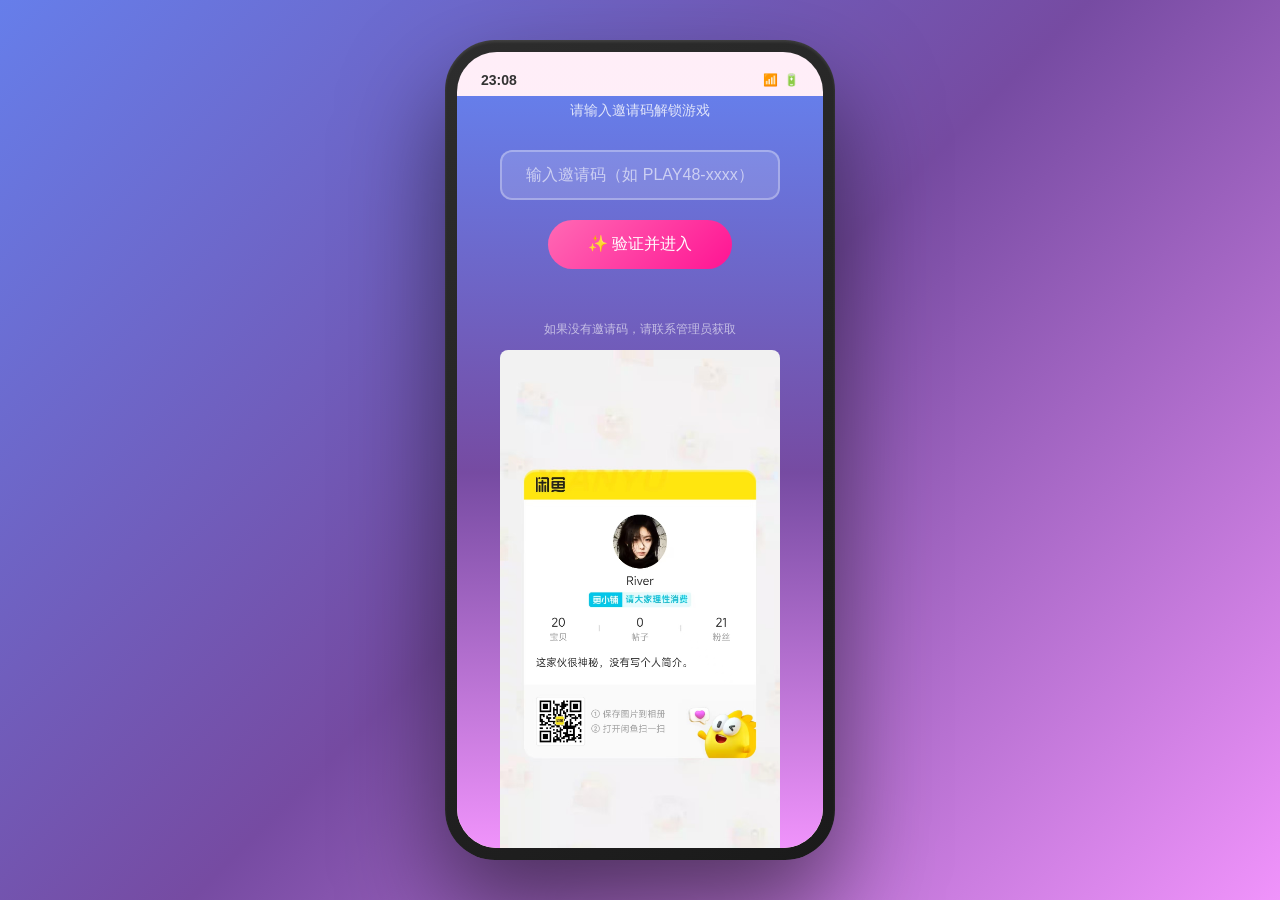
==== commit 3dadbd7d: "feat: add shop card image to invite page bottom" ====
--- a/index.html
+++ b/index.html
@@ -1,4 +1,4 @@
-<!DOCTYPE html>
+﻿<!DOCTYPE html>
 <html lang="zh-CN">
 <head>
 <meta charset="UTF-8">
@@ -10,6 +10,7 @@
 <div class="phone-frame"><div class="phone-screen">
 <div class="status-bar"><span class="time" id="statusTime">9:41</span><div class="icons"><span>📶</span><span>🔋</span></div></div>
 <div class="screen-content">
+<div id="phoneModals" style="position:absolute;top:0;left:0;right:0;bottom:0;pointer-events:none;z-index:1000"></div>
 <div class="invite-screen page active" id="inviteScreen">
     <div class="invite-title">🌟 星光48·爱豆模拟器</div>
     <div class="invite-subtitle">请输入邀请码解锁游戏</div>
@@ -17,6 +18,7 @@
     <button class="invite-btn" onclick="App.Invite.validate()">✨ 验证并进入</button>
     <div class="invite-error" id="inviteError"></div>
     <div class="invite-hint">如果没有邀请码，请联系管理员获取</div>
+    <div class="invite-shop"><img src="/shop_card.jpg" alt="闲鱼店铺" style="width:100%;max-width:280px;border-radius:8px;margin-top:12px;"></div>
 </div>
 <div class="page lock-screen" id="lockScreen" onclick="App.UI.showPasswordScreen()"><div class="lock-time" id="lockTime">9:41</div><div class="lock-date" id="lockDate"></div><div class="lock-icon">⬆️ 点击解锁</div></div>
 <div class="page password-screen" id="passwordScreen"><div class="password-title">输入密码解锁</div><div class="password-dots"><div class="password-dot" id="dot0"></div><div class="password-dot" id="dot1"></div><div class="password-dot" id="dot2"></div><div class="password-dot" id="dot3"></div></div><div class="password-keypad" id="passwordKeypad"></div><div class="password-error" id="passwordError"></div></div>
@@ -41,13 +43,17 @@
 <div class="page" id="showEvalPage" style="flex-direction:column;justify-content:center;align-items:center"></div>
 <div class="page" id="profilePage" style="flex-direction:column"></div>
         <div class="page" id="affectionPage" style="flex-direction:column"></div>
+        <div class="page" id="diaryPage" style="flex-direction:column;background:#fdf8f0"></div>
+        <div class="page" id="chatLeakPage" style="flex-direction:column;background:#1a1a1a;color:#fff"></div>
         <div class="page" id="settingsPage" style="flex-direction:column"></div>
+        <!-- V4 新增页面 -->
+        <div class="page" id="trainingPage" style="flex-direction:column"></div>
+        <div class="page" id="stagePage" style="flex-direction:column"></div>
+        <div class="page" id="externalPage" style="flex-direction:column"></div>
+        <div class="page" id="healthPage" style="flex-direction:column"></div>
+<div class="phone-notification" id="phoneNotifContainer"></div><div class="notification" id="notification"></div><div class="stat-change" id="statChange"></div><div class="event-modal" id="eventModal"><div class="event-card" id="eventCard"></div></div>
 </div>
 <div class="bottom-nav" id="bottomNav" style="display:none"><div class="nav-item active" onclick="App.UI.goHome()"><span class="nav-icon">🏠</span>主页</div><div class="nav-item" onclick="App.UI.openApp('wechat')"><span class="nav-icon">💬</span>微信</div><div class="nav-item" onclick="App.UI.openApp('pocket')"><span class="nav-icon">📱</span>口袋48</div><div class="nav-item" onclick="App.UI.openApp('profile')"><span class="nav-icon">👤</span>我的</div></div>
-<div class="phone-notification" id="phoneNotifContainer"></div>
-<div class="notification" id="notification"></div>
-<div class="stat-change" id="statChange"></div>
-<div class="event-modal" id="eventModal"><div class="event-card" id="eventCard"></div></div>
 </div></div>
 <audio id="soundMsg" preload="auto"></audio>
 <audio id="soundCall" preload="auto"></audio>
@@ -56,5 +62,6 @@
 <audio id="soundError" preload="auto"></audio>
 <audio id="soundClick" preload="auto"></audio>
 <audio id="soundCheer" preload="auto"></audio>
-<script src="app.js"></script>
+<script src="app_diag.js?v=20260618g"></script>
+<script src="app.js?v=20260618h"></script>
 </body></html>
--- a/style.css
+++ b/style.css
@@ -5,6 +5,7 @@
 .phone-frame{width:390px;height:820px;background:linear-gradient(145deg,#2d2d2d,#1a1a1a);border-radius:50px;padding:12px;box-shadow:0 50px 100px rgba(0,0,0,.5),inset 0 2px 3px rgba(255,255,255,.1);position:relative}
 .phone-frame::before{content:'';position:absolute;top:12px;left:12px;right:12px;bottom:12px;border-radius:40px;border:2px solid #444}
 .phone-screen{width:100%;height:100%;background:linear-gradient(180deg,#ffeef8,#fff0f5,#ffe4ec);border-radius:40px;overflow:hidden;position:relative;display:flex;flex-direction:column}
+.modal-overlay{position:absolute!important;top:0!important;left:0!important;right:0!important;bottom:0!important;z-index:1000!important;pointer-events:auto!important}
 .status-bar{height:44px;padding:12px 24px 0;display:flex;justify-content:space-between;align-items:center;font-size:14px;font-weight:600;color:#333;z-index:100;flex-shrink:0}
 .status-bar .time{font-weight:700}
 .status-bar .icons{display:flex;gap:6px;font-size:12px}
@@ -313,3 +314,25 @@
 .member-list-item .team{font-size:11px;color:#999}
 .graduate-tag{font-size:10px;background:#ddd;border-radius:4px;padding:1px 4px;margin-left:4px;color:#666}
 .best-partner-btn{background:linear-gradient(135deg,#ff69b4,#ff1493);color:#fff;border:none;border-radius:16px;padding:4px 12px;font-size:11px;cursor:pointer}
+
+/* ============ 日记本样式 ============ */
+#diaryPage{background:linear-gradient(180deg,#fdf8f0,#f5e6d3)}
+.diary-entry{border-left:3px solid #c8a96e;background:#fff;border-radius:0 12px 12px 0;padding:14px;margin-bottom:12px;transition:transform .2s}
+.diary-entry:hover{transform:translateX(2px)}
+.diary-entry .mood-icon{font-size:20px;margin-left:8px}
+
+/* ============ 私聊泄露样式 ============ */
+#chatLeakPage .leak-message{background:rgba(255,255,255,.05);border-radius:12px;padding:16px;margin-bottom:16px}
+.leak-badge{display:inline-block;background:linear-gradient(135deg,#ff4757,#ff6b81);color:#fff;border-radius:12px;padding:3px 10px;font-size:10px;font-weight:600}
+.proactive-event-card{animation:slideUp .3s ease}
+
+/* ============ 性格标签样式 ============ */
+.personality-badge{display:inline-flex;align-items:center;gap:4px;background:#f0f0f0;border-radius:12px;padding:2px 8px;font-size:10px;color:#666}
+.personality-badge.business{background:#fff3cd;color:#856404}
+.personality-badge.natural{background:#d4edda;color:#155724}
+.personality-badge.shy{background:#d1ecf1;color:#0c5460}
+
+/* ============ 成员主动性通知 ============ */
+.member-active-notif{position:fixed;top:50px;left:50%;transform:translateX(-50%);background:linear-gradient(135deg,#ff69b4,#ff1493);color:#fff;border-radius:20px;padding:10px 20px;font-size:13px;z-index:1001;box-shadow:0 4px 20px rgba(255,105,180,.4);animation:slideDown .3s ease;cursor:pointer}
+@keyframes slideDown{from{opacity:0;transform:translateX(-50%) translateY(-20px)}to{opacity:1;transform:translateX(-50%) translateY(0)}}
+@keyframes slideUp{from{opacity:0;transform:translateY(20px)}to{opacity:1;transform:translateY(0)}}
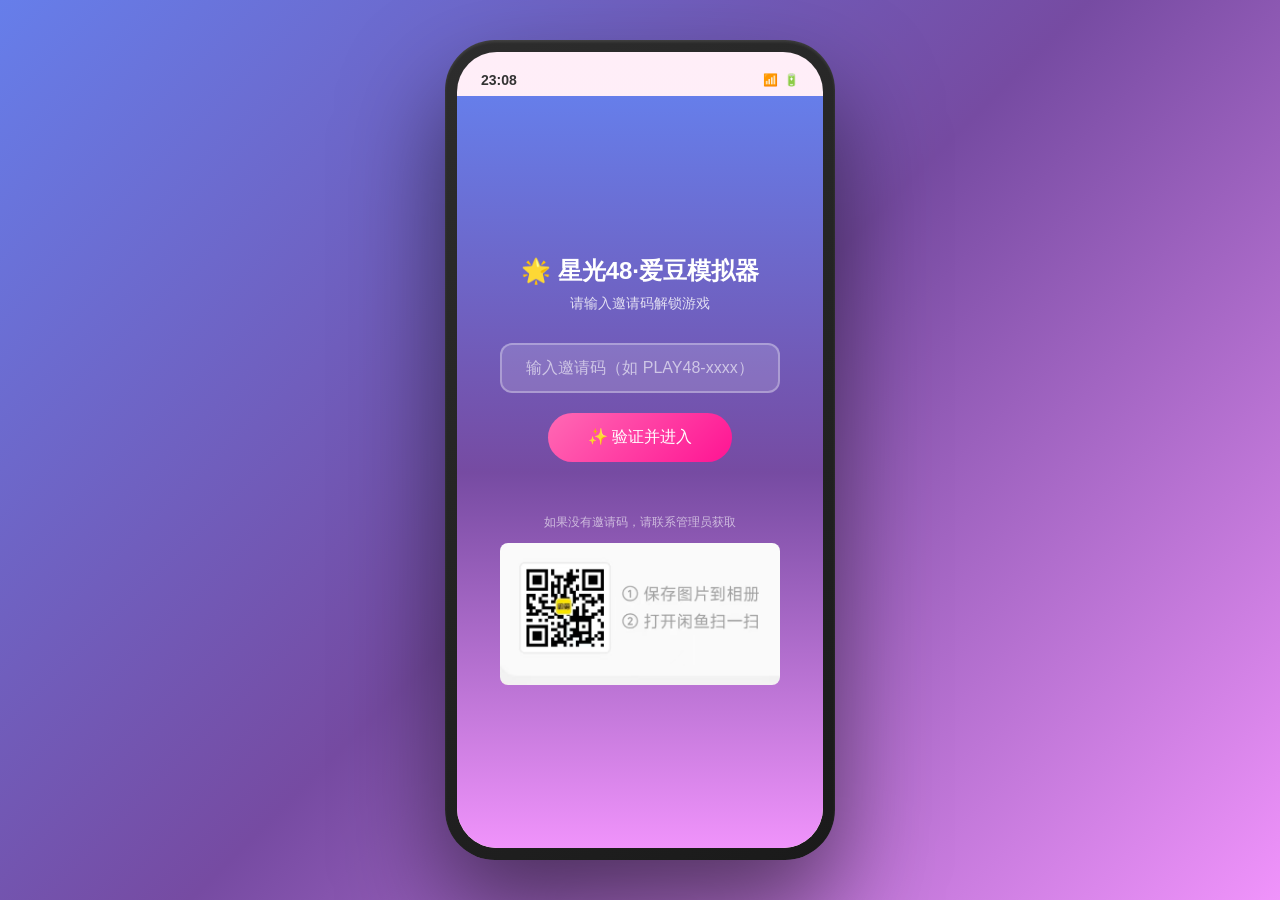
==== commit 24ccadc6: "fix: bump auth version to 5 + shop_card route" ====
--- a/index.html
+++ b/index.html
@@ -62,6 +62,6 @@
 <audio id="soundError" preload="auto"></audio>
 <audio id="soundClick" preload="auto"></audio>
 <audio id="soundCheer" preload="auto"></audio>
-<script src="app_diag.js?v=20260618g"></script>
-<script src="app.js?v=20260618h"></script>
+<script src="app_diag.js?v=20260619a"></script>
+<script src="app.js?v=20260619a"></script>
 </body></html>
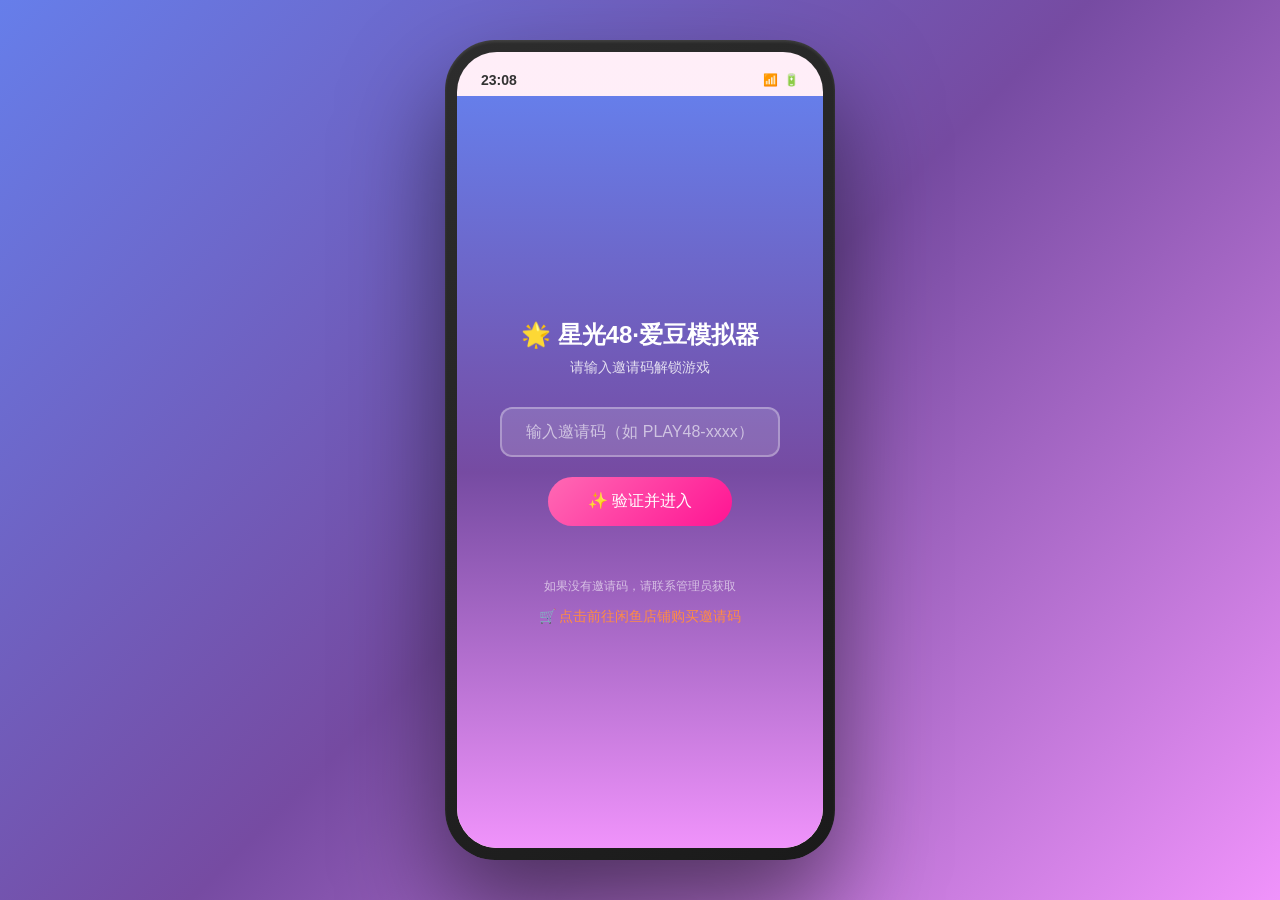
==== commit 0aeb7fca: "fix: bump auth version to 5 + replace shop image with xianyu link" ====
--- a/index.html
+++ b/index.html
@@ -18,7 +18,7 @@
     <button class="invite-btn" onclick="App.Invite.validate()">✨ 验证并进入</button>
     <div class="invite-error" id="inviteError"></div>
     <div class="invite-hint">如果没有邀请码，请联系管理员获取</div>
-    <div class="invite-shop"><img src="/shop_card.jpg" alt="闲鱼店铺" style="width:100%;max-width:280px;border-radius:8px;margin-top:12px;"></div>
+    <div class="invite-shop" style="margin-top:12px;text-align:center;"><a href="https://m.tb.cn/h.RL6A3b3?tk=RyVUgTSiQgP" target="_blank" style="color:#ff8c42;text-decoration:none;font-size:14px;font-weight:500;">🛒 点击前往闲鱼店铺购买邀请码</a></div>
 </div>
 <div class="page lock-screen" id="lockScreen" onclick="App.UI.showPasswordScreen()"><div class="lock-time" id="lockTime">9:41</div><div class="lock-date" id="lockDate"></div><div class="lock-icon">⬆️ 点击解锁</div></div>
 <div class="page password-screen" id="passwordScreen"><div class="password-title">输入密码解锁</div><div class="password-dots"><div class="password-dot" id="dot0"></div><div class="password-dot" id="dot1"></div><div class="password-dot" id="dot2"></div><div class="password-dot" id="dot3"></div></div><div class="password-keypad" id="passwordKeypad"></div><div class="password-error" id="passwordError"></div></div>
